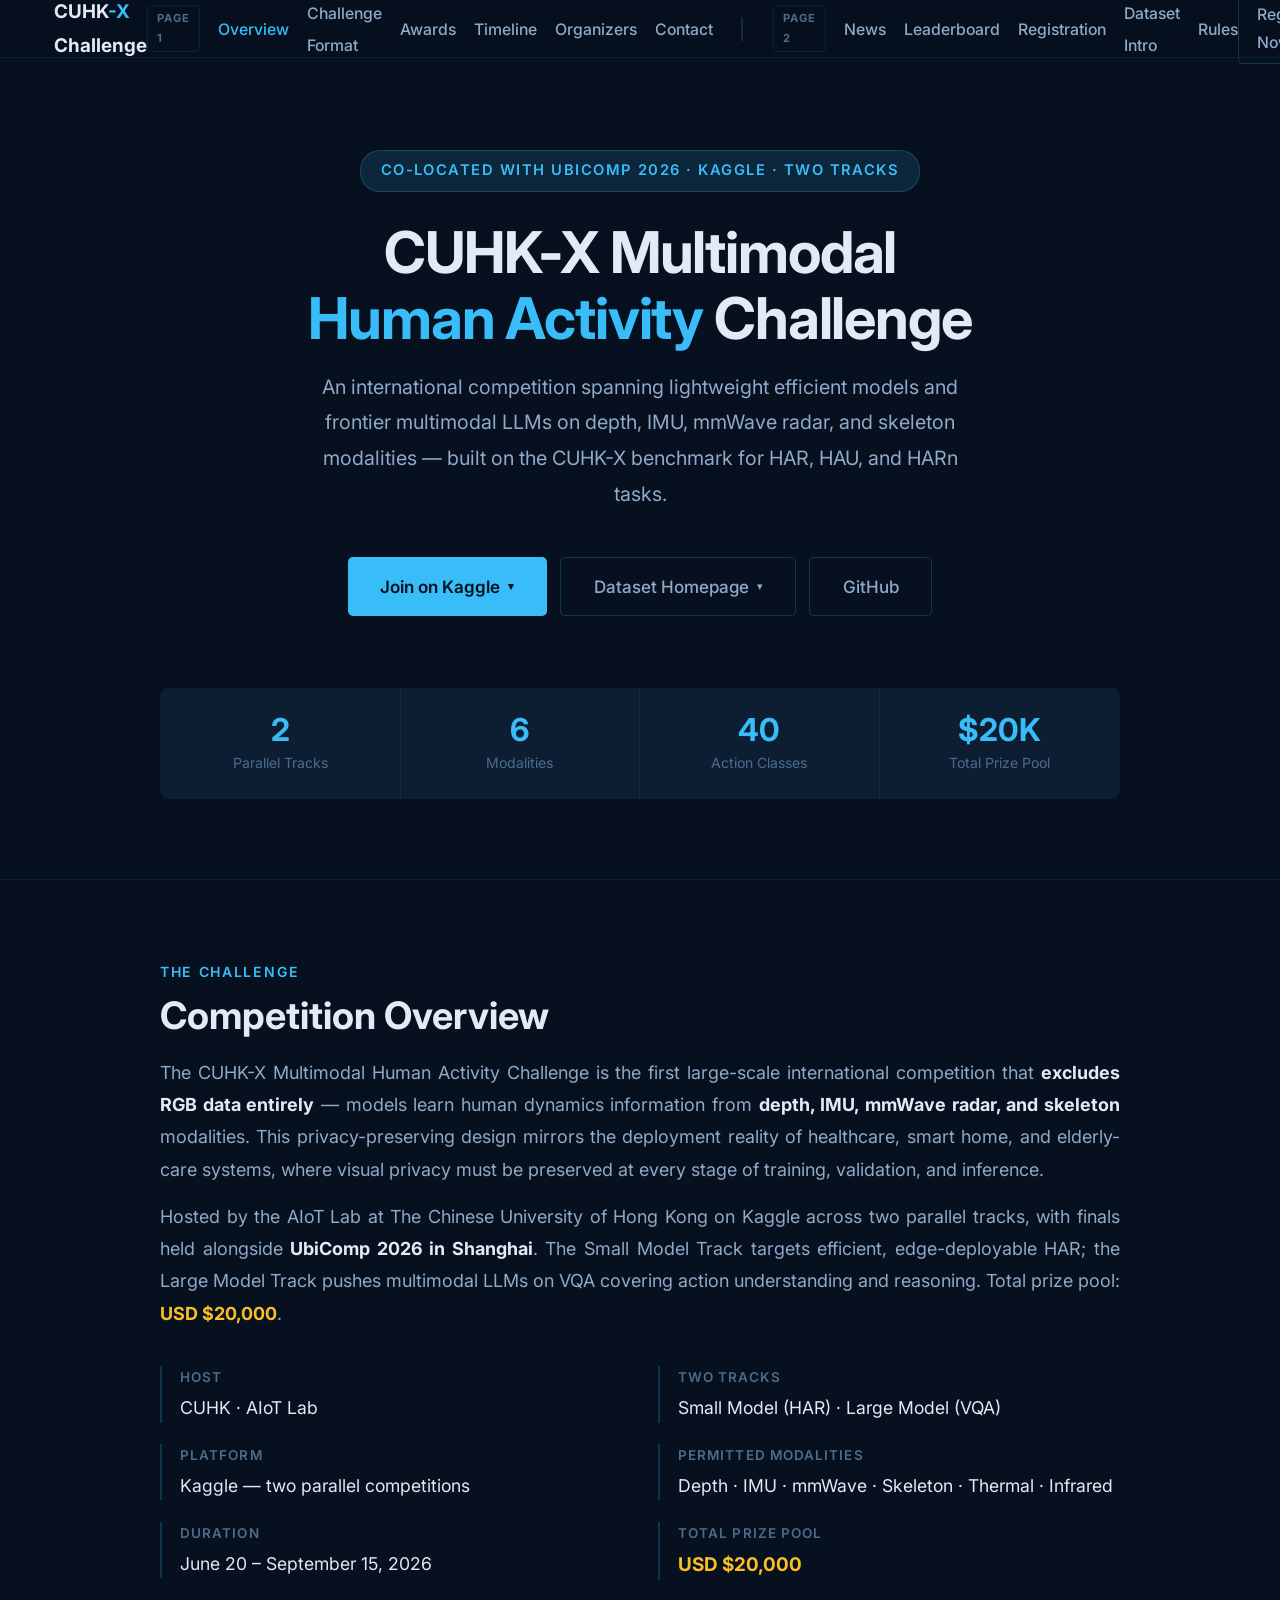
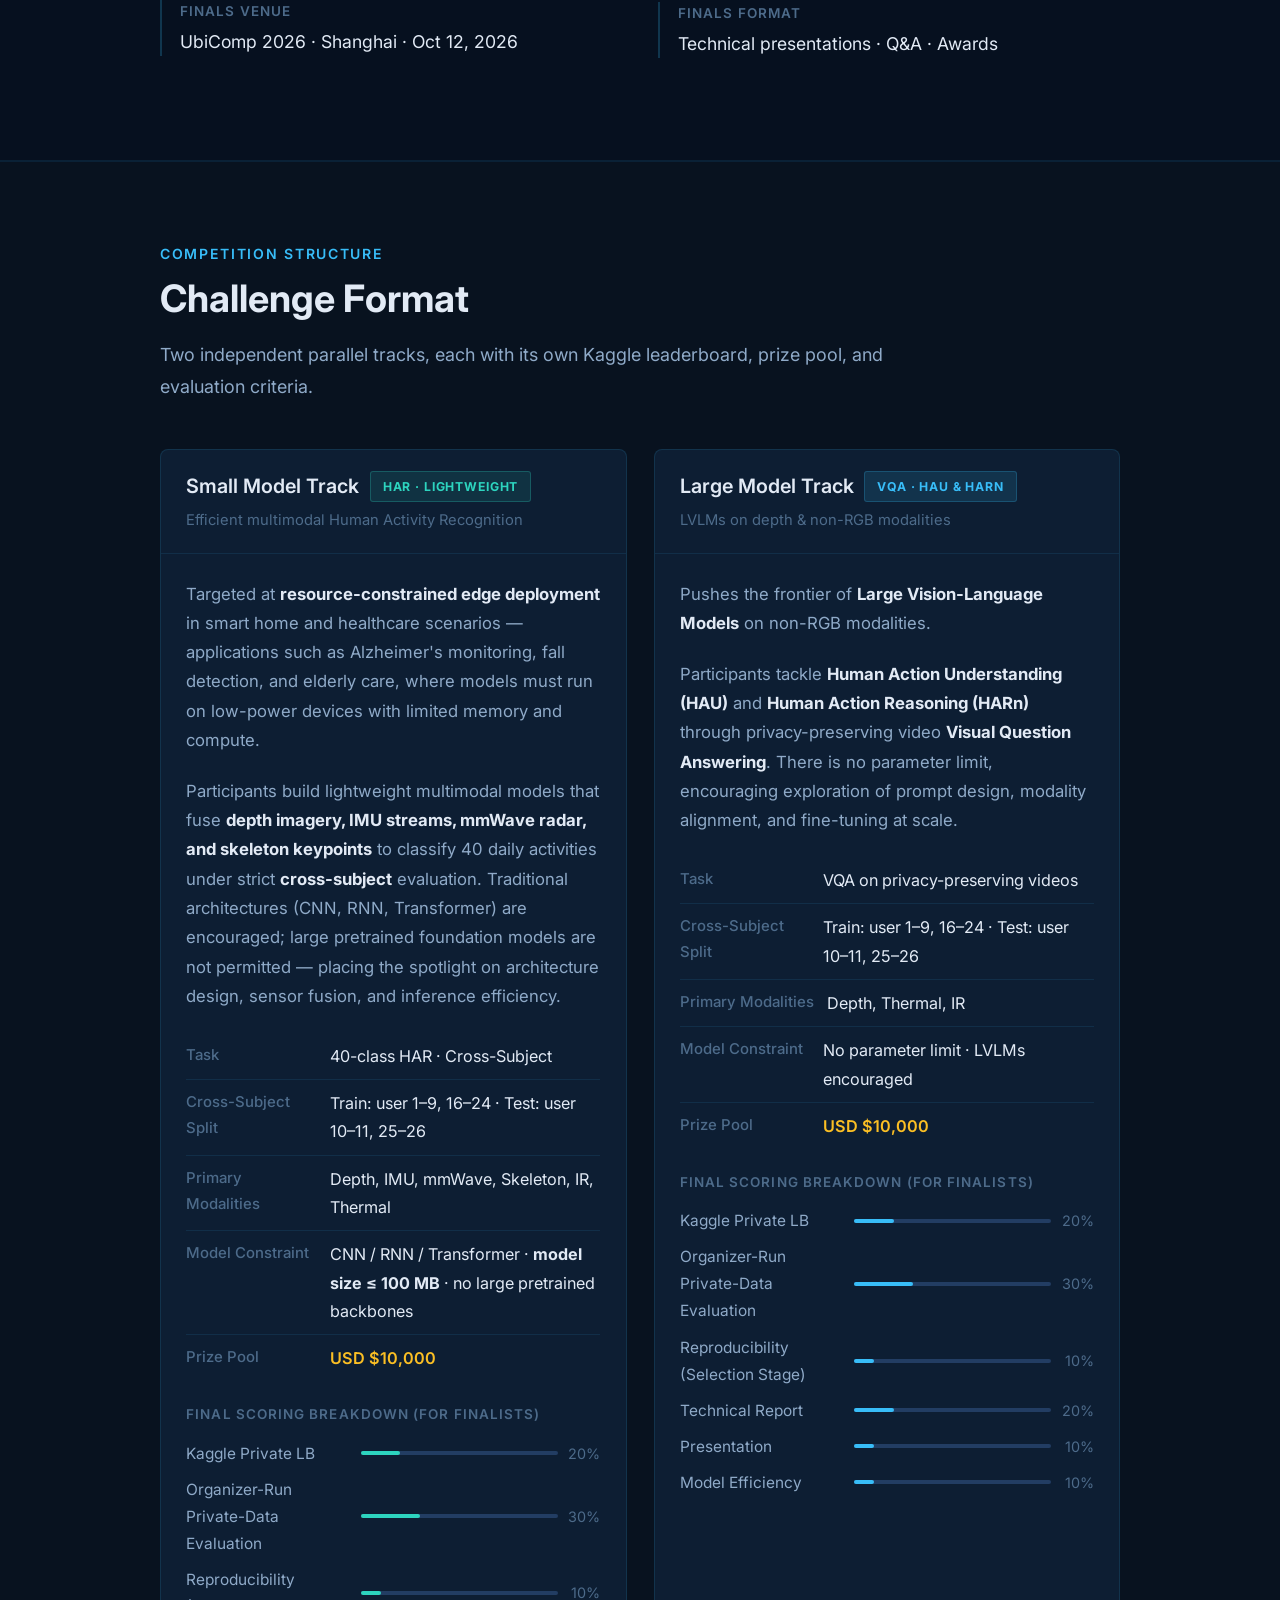
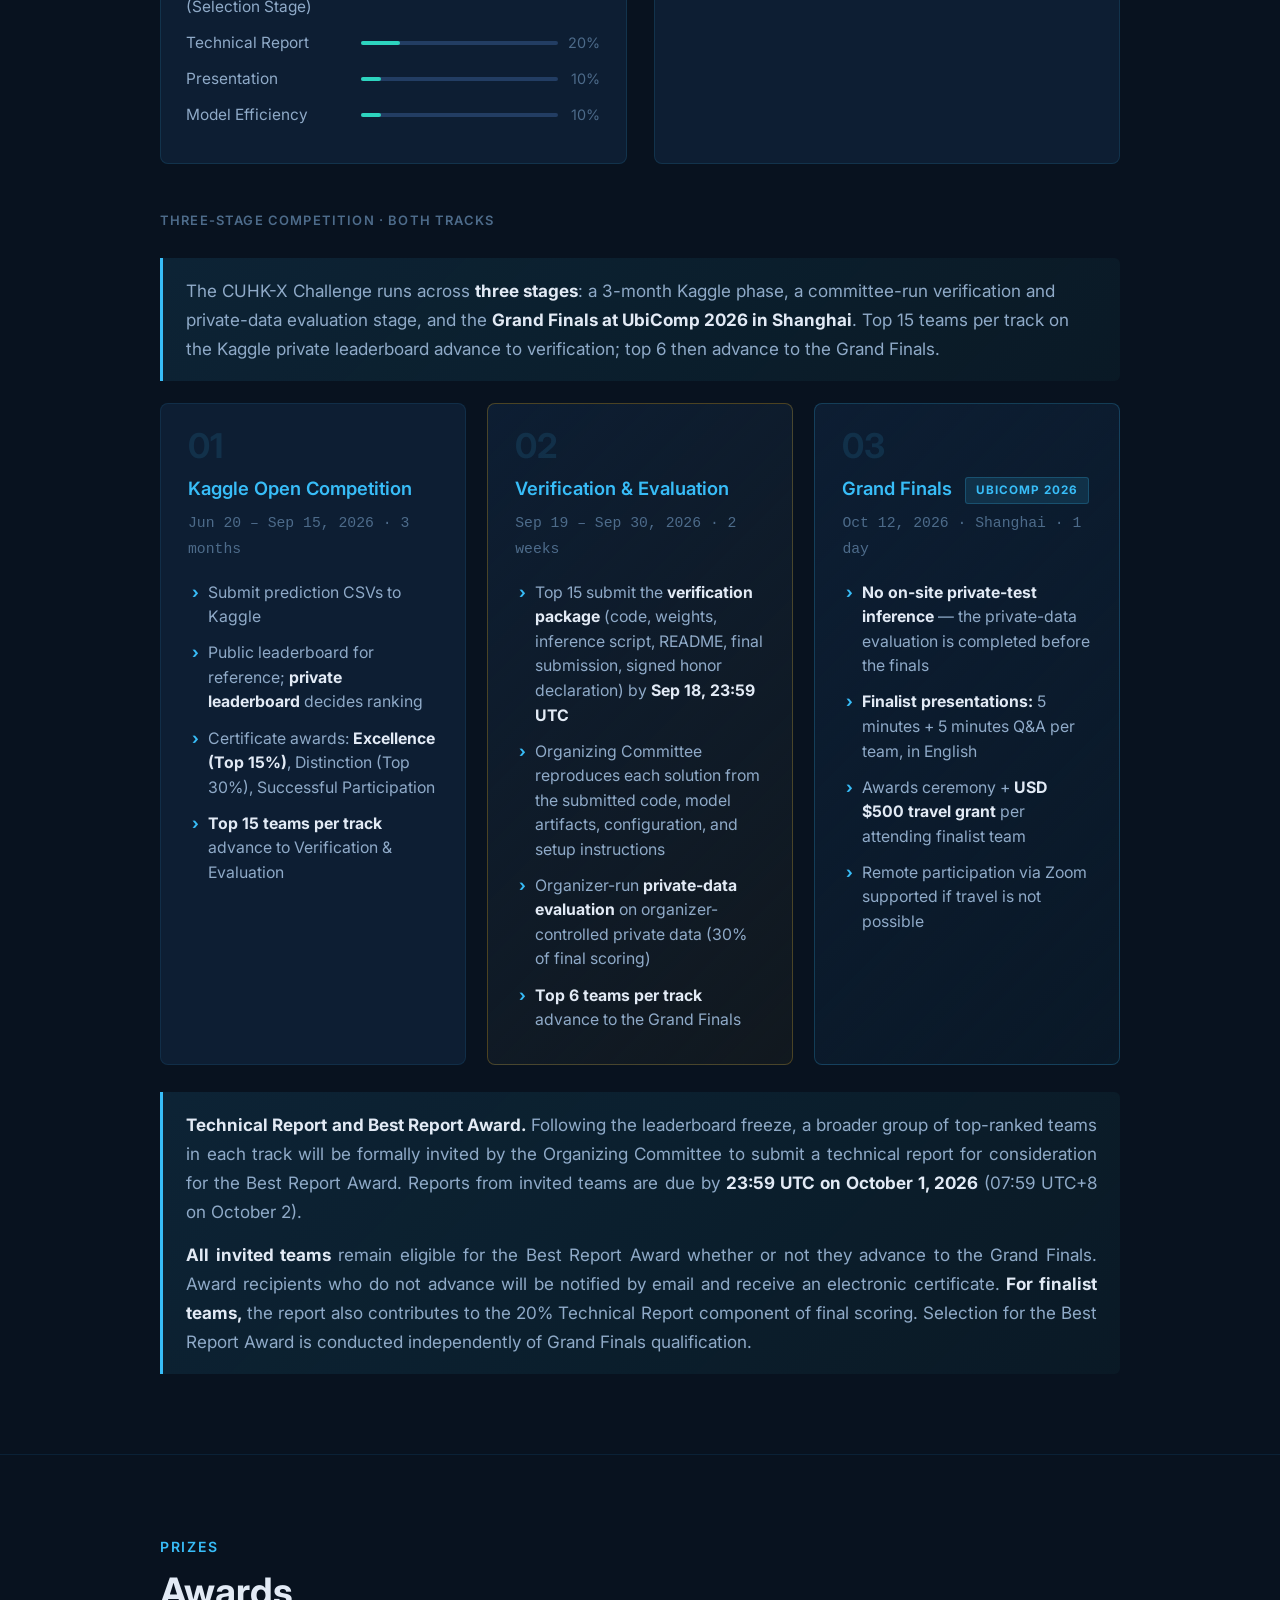
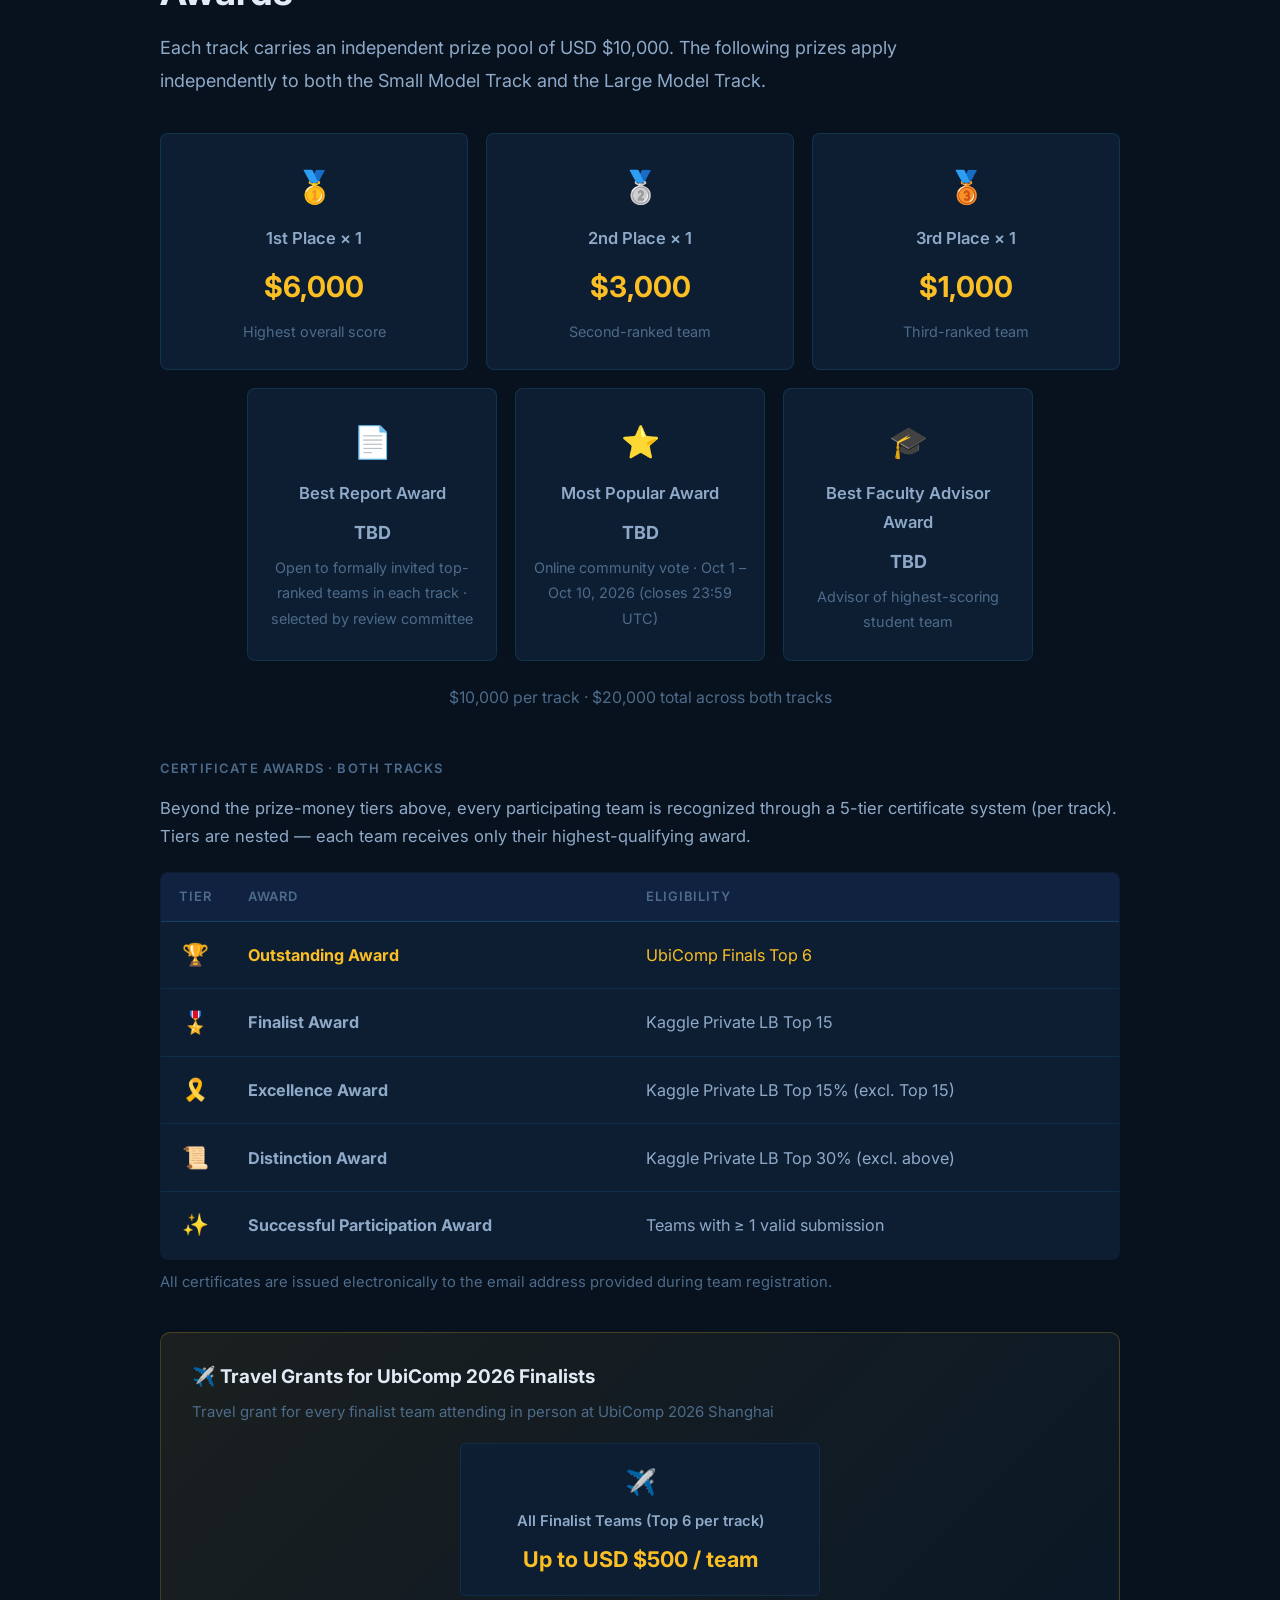
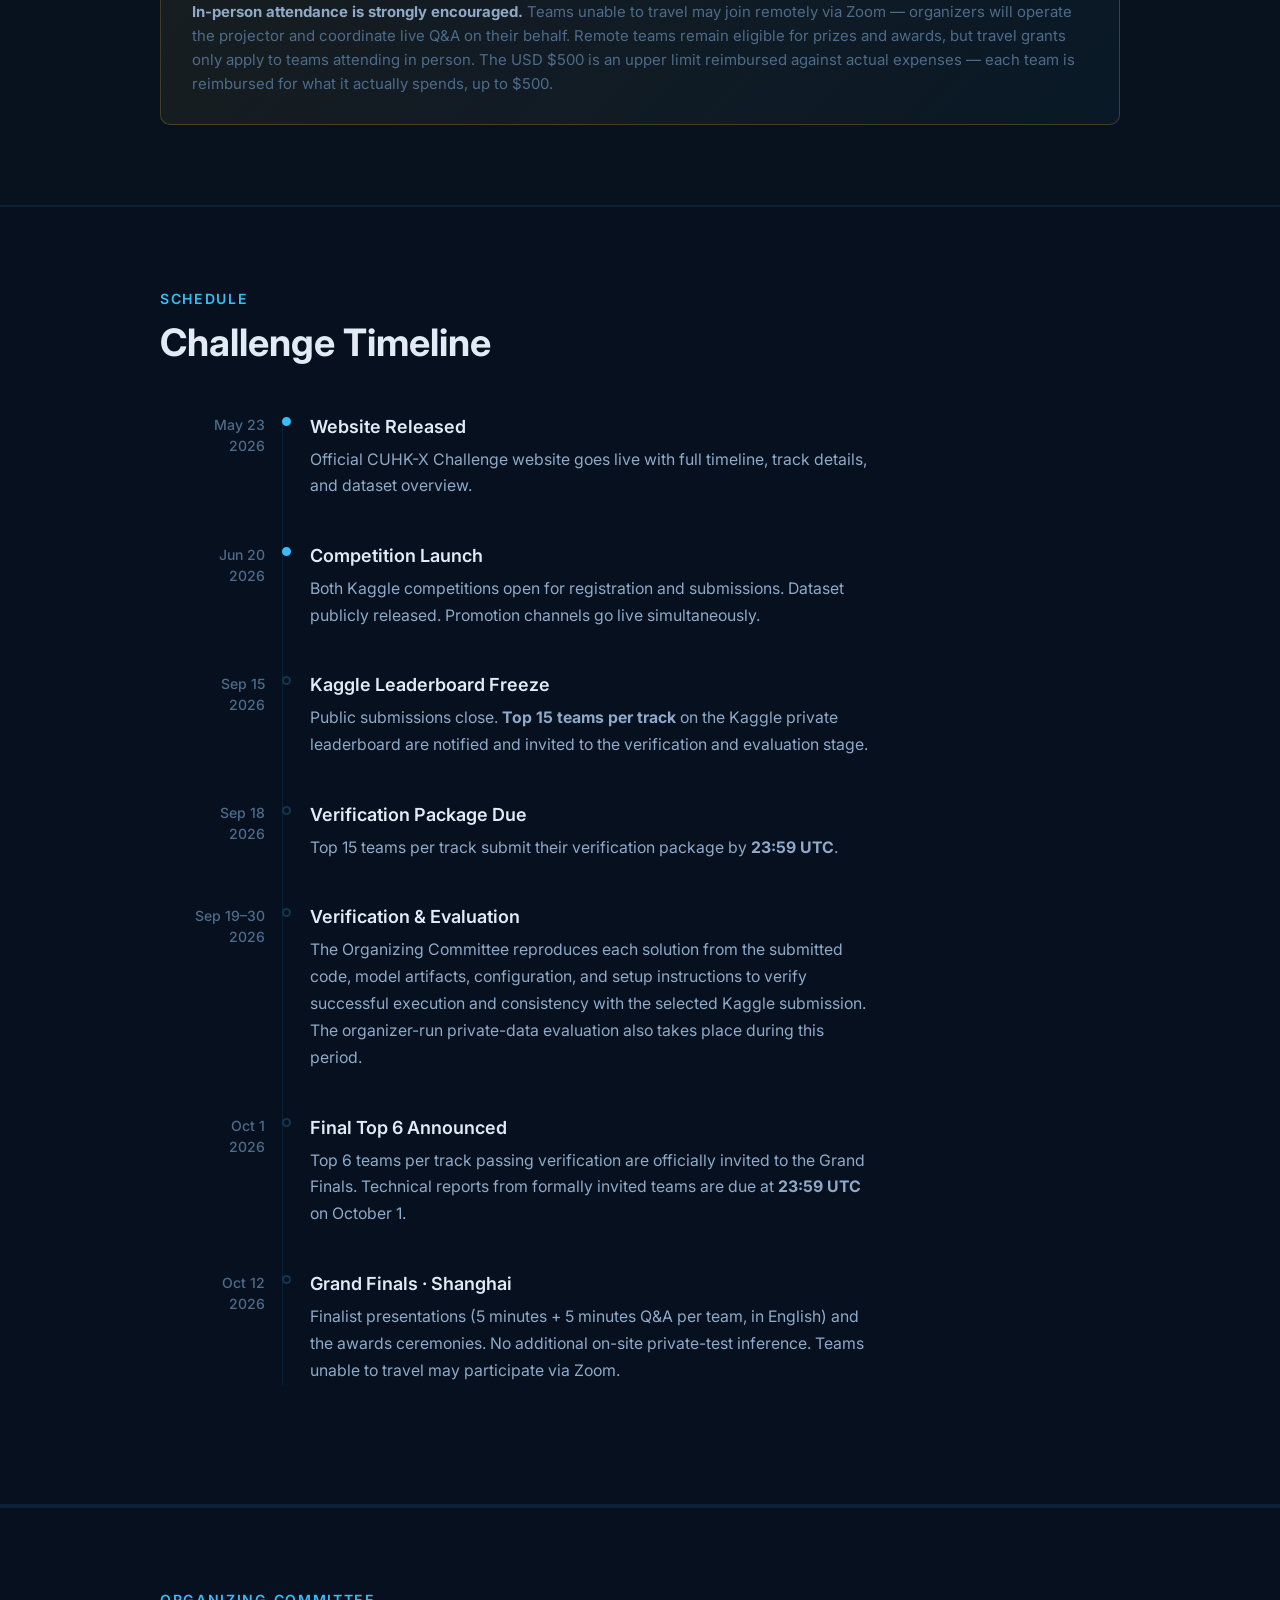
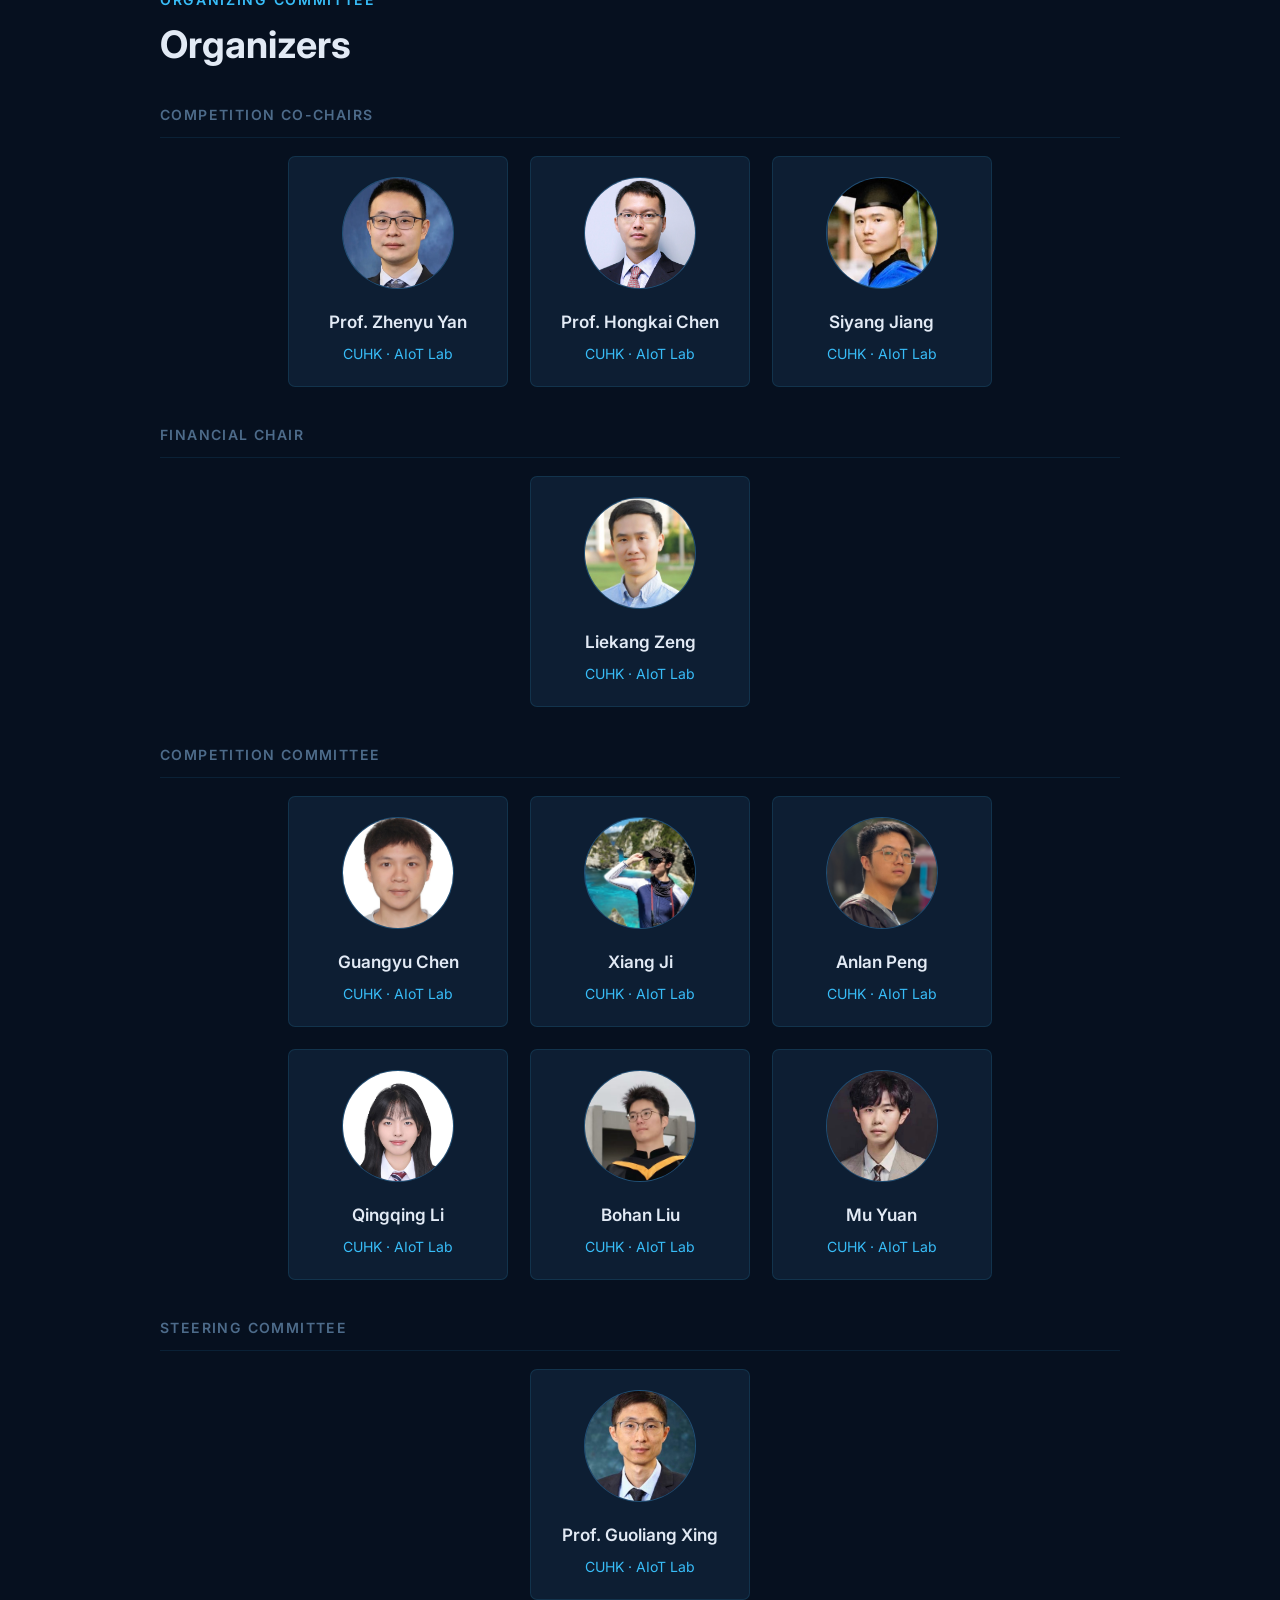
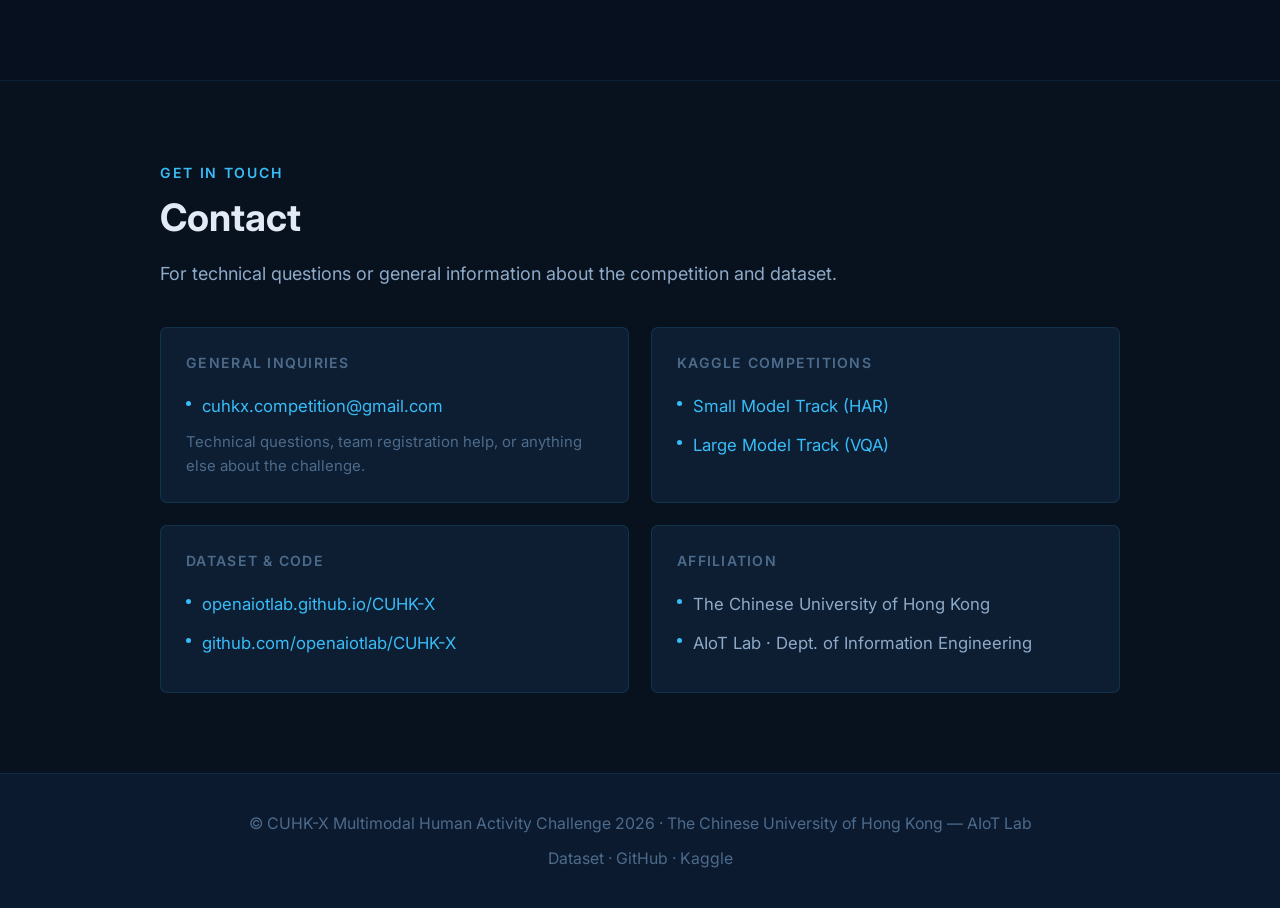
==== index.html @ bd6f7c45 "Fix Kaggle links in contact section" ====
<!DOCTYPE html>
<html lang="en">
<head>
<meta charset="UTF-8"/>
<meta name="viewport" content="width=device-width, initial-scale=1.0"/>
<title>CUHK-X Multimodal Human Activity Challenge</title>
<link rel="preconnect" href="https://fonts.googleapis.com"/>
<link rel="preconnect" href="https://fonts.gstatic.com" crossorigin/>
<link href="https://fonts.googleapis.com/css2?family=Inter:wght@300;400;500;600;700&display=swap" rel="stylesheet"/>
<style>
  :root {
    --navy: #06101f;
    --navy2: #0c1a30;
    --navy3: #112240;
    --navy4: #1a3050;
    --navy5: #223d63;
    --cyan: #38bdf8;
    --accent-primary: var(--cyan);  /* alias for Rule links (LICENSE / IP clauses) — matches site accent */
    --cyan-dim: rgba(56,189,248,0.13);
    --teal: #2dd4bf;
    --teal-dim: rgba(45,212,191,0.11);
    --amber: #fbbf24;
    --red: #f87171;
    --text-primary: #e2eaf5;
    --text-secondary: #8faac8;
    --text-muted: #4d6b8a;
    --border: rgba(56,189,248,0.1);
    --border2: rgba(56,189,248,0.22);
    --section-alt: #08121f;
    --card-bg: #0d1e33;
    --card-border: rgba(56,189,248,0.13);
  }
  *, *::before, *::after { box-sizing: border-box; margin: 0; padding: 0; }
  html { scroll-behavior: smooth; font-size: 18px; }
  body {
    background: var(--navy);
    color: var(--text-primary);
    font-family: 'Inter', -apple-system, BlinkMacSystemFont, 'Segoe UI', sans-serif;
    font-size: 1rem;
    line-height: 1.75;
    -webkit-font-smoothing: antialiased;
  }
  a { color: var(--cyan); text-decoration: none; }
  a:hover { opacity: 0.8; }

  nav {
    position: fixed; top: 0; left: 0; right: 0; z-index: 100;
    background: rgba(6,16,31,0.96);
    border-bottom: 1px solid var(--border);
    padding: 0 3rem;
    display: flex; align-items: center; justify-content: space-between;
    height: 58px;
    backdrop-filter: blur(12px);
  }
  .nav-logo { font-weight: 700; font-size: 1.05rem; color: var(--text-primary); }
  .nav-logo span { color: var(--cyan); }
  .nav-links { display: flex; gap: 1rem; list-style: none; align-items: center; }
  .nav-links a { font-size: 0.88rem; font-weight: 500; color: var(--text-secondary); transition: color 0.15s; }
  .nav-links a:hover { color: var(--text-primary); }
  .nav-page-divider { color: var(--text-muted); opacity: 0.4; font-size: 1.1rem; user-select: none; padding: 0 0.3rem; }
  .nav-page-label { font-size: 0.62rem; font-weight: 700; letter-spacing: 0.1em; text-transform: uppercase; color: var(--text-muted); padding: 0.18rem 0.5rem; border: 1px solid var(--border); border-radius: 3px; user-select: none; }
  .nav-past { font-size: 0.88rem; border: 1px solid var(--border2); padding: 0.4rem 1rem; border-radius: 4px; color: var(--text-secondary); font-weight: 500; transition: all 0.15s; }
  .nav-past:hover { color: var(--cyan); border-color: var(--cyan); }

  section { padding: 80px 3rem; }
  .inner { max-width: 960px; margin: 0 auto; }
  .section-tag { font-size: 0.78rem; font-weight: 600; letter-spacing: 0.12em; text-transform: uppercase; color: var(--cyan); margin-bottom: 0.5rem; display: block; }
  h2.section-title { font-size: 2.1rem; font-weight: 700; line-height: 1.2; color: var(--text-primary); margin-bottom: 1rem; }
  .section-desc { color: var(--text-secondary); max-width: 760px; font-size: 1rem; line-height: 1.8; }
  /* Overview & Dataset intros span the full content width and justify, to align with the info grid below */
  #overview .section-desc, #dataset .section-desc { max-width: none; text-align: justify; }
  .divider { height: 1px; background: var(--border); }

  /* HERO */
  #hero { padding-top: 150px; padding-bottom: 80px; text-align: center; }
  .hero-badge { display: inline-block; font-size: 0.82rem; font-weight: 600; letter-spacing: 0.1em; text-transform: uppercase; background: var(--cyan-dim); border: 1px solid var(--border2); padding: 0.4rem 1.1rem; border-radius: 20px; color: var(--cyan); margin-bottom: 1.5rem; }
  #hero h1 { font-size: clamp(2.2rem, 4.5vw, 3.4rem); font-weight: 700; line-height: 1.15; color: var(--text-primary); margin-bottom: 1rem; letter-spacing: -0.02em; }
  #hero h1 span { color: var(--cyan); }
  #hero .lead { font-size: 1.1rem; color: var(--text-secondary); max-width: 660px; margin: 0 auto 2.5rem; line-height: 1.8; }
  .hero-btns { display: flex; gap: 0.75rem; justify-content: center; flex-wrap: wrap; }
  .btn-p { background: var(--cyan); color: #06101f; font-weight: 600; font-size: 0.95rem; padding: 0.75rem 1.8rem; border-radius: 5px; transition: opacity 0.15s; }
  .btn-p:hover { opacity: 0.85; }
  .btn-o { border: 1px solid var(--border2); color: var(--text-secondary); font-size: 0.95rem; padding: 0.75rem 1.8rem; border-radius: 5px; transition: all 0.15s; font-weight: 500; }
  .btn-o:hover { border-color: var(--cyan); color: var(--cyan); }
  /* Hero dropdowns (Kaggle tracks / dataset mirrors) */
  .hero-dd { position: relative; display: inline-flex; }
  .hero-dd-toggle { cursor: pointer; font-family: inherit; display: inline-flex; align-items: center; gap: 0.45rem; }
  .btn-p.hero-dd-toggle { border: none; }
  .btn-o.hero-dd-toggle { background: transparent; }
  .hero-dd-toggle .caret { font-size: 0.65em; line-height: 1; transition: transform 0.18s; }
  .hero-dd.open .hero-dd-toggle .caret { transform: rotate(180deg); }
  .hero-dd-menu { position: absolute; top: calc(100% + 0.55rem); left: 50%; transform: translateX(-50%) translateY(-6px); min-width: 250px; max-width: calc(100vw - 2rem); background: var(--card-bg); border: 1px solid var(--border2); border-radius: 10px; padding: 0.4rem; box-shadow: 0 18px 44px rgba(0,0,0,0.5); display: flex; flex-direction: column; gap: 0.15rem; z-index: 60; max-height: min(72vh, 440px); overflow-y: auto; opacity: 0; visibility: hidden; pointer-events: none; transition: opacity 0.15s, transform 0.15s; text-align: left; }
  .hero-dd.open .hero-dd-menu { opacity: 1; visibility: visible; pointer-events: auto; transform: translateX(-50%) translateY(0); }
  .hero-dd-menu a { display: flex; flex-direction: column; gap: 0.12rem; padding: 0.6rem 0.85rem; border-radius: 6px; color: var(--text-primary); font-weight: 600; font-size: 0.92rem; transition: background 0.12s, color 0.12s; }
  .hero-dd-menu a:hover { background: var(--cyan-dim); color: var(--cyan); }
  .hero-dd-menu .dd-sub { font-size: 0.72rem; font-weight: 500; color: var(--text-muted); letter-spacing: 0.01em; }
  .hero-dd-menu a:hover .dd-sub { color: var(--cyan); }
  .hero-dd-menu .dd-section { font-size: 0.66rem; font-weight: 700; text-transform: uppercase; letter-spacing: 0.09em; color: var(--text-muted); padding: 0.55rem 0.85rem 0.3rem; }
  .hero-dd-menu .dd-section ~ .dd-section { border-top: 1px solid var(--border); margin-top: 0.25rem; }
  .hero-stats { display: grid; grid-template-columns: repeat(4,1fr); gap: 0; margin-top: 4rem; border: 1px solid var(--border); border-radius: 8px; overflow: hidden; }
  .hero-stat { background: var(--card-bg); padding: 1.4rem 0.5rem; text-align: center; border-right: 1px solid var(--border); }
  .hero-stat:last-child { border-right: none; }
  .hero-stat .val { font-size: 1.75rem; font-weight: 700; color: var(--cyan); line-height: 1; }
  .hero-stat .lbl { font-size: 0.78rem; color: var(--text-muted); margin-top: 0.4rem; line-height: 1.4; }

  /* NEWS */
  #news { background: var(--section-alt); }
  .news-list { margin-top: 2rem; }
  .news-item { display: flex; gap: 2rem; padding: 1rem 0; border-bottom: 1px solid var(--border); align-items: flex-start; }
  .news-item:last-child { border-bottom: none; }
  .news-date { font-size: 0.8rem; color: var(--text-muted); min-width: 85px; padding-top: 0.15rem; font-weight: 500; }
  .news-tag { font-size: 0.72rem; font-weight: 600; text-transform: uppercase; letter-spacing: 0.07em; background: var(--cyan-dim); color: var(--cyan); padding: 0.15rem 0.6rem; border-radius: 3px; margin-right: 0.6rem; }
  .news-tag.green { background: var(--teal-dim); color: var(--teal); }
  .news-text { font-size: 0.95rem; color: var(--text-secondary); line-height: 1.65; }

  /* OVERVIEW & DATASET */
  #overview { background: var(--navy); }
  #dataset { background: var(--navy); }
  .ov-cols { display: grid; grid-template-columns: 1fr 1fr; gap: 2rem; margin-top: 2rem; }
  .no-rgb-callout { background: linear-gradient(135deg, rgba(248,113,113,0.09), rgba(56,189,248,0.05)); border: 1px solid rgba(248,113,113,0.28); border-radius: 8px; padding: 1.3rem 1.6rem; margin-top: 1.8rem; margin-bottom: 0.5rem; }
  .callout-head { display: flex; align-items: center; gap: 0.65rem; margin-bottom: 0.6rem; }
  .callout-icon { font-size: 1.4rem; color: var(--red); font-weight: 700; line-height: 1; }
  .callout-title { font-size: 1rem; font-weight: 700; color: var(--text-primary); letter-spacing: 0.01em; }
  .no-rgb-callout p { font-size: 0.95rem; color: var(--text-secondary); line-height: 1.75; }
  .tag-excluded { background: rgba(248,113,113,0.08); border: 1px solid rgba(248,113,113,0.25); color: var(--red); text-decoration: line-through; opacity: 0.85; }
  .info-block { border-left: 2px solid var(--border2); padding-left: 1rem; margin-bottom: 1.2rem; }
  .info-block dt { font-size: 0.75rem; font-weight: 600; text-transform: uppercase; letter-spacing: 0.08em; color: var(--text-muted); margin-bottom: 0.25rem; }
  .info-block dd { font-size: 0.98rem; color: var(--text-primary); line-height: 1.6; }
  .split-card { margin-top: 1.5rem; background: var(--card-bg); border: 1px solid var(--card-border); border-radius: 8px; padding: 1.2rem 1.5rem; }
  .split-card h4 { font-size: 0.85rem; font-weight: 600; color: var(--text-secondary); margin-bottom: 1rem; }
  .split-row { display: flex; gap: 1rem; }
  .split-item { flex: 1; text-align: center; padding: 1rem 0.5rem; background: var(--navy3); border-radius: 6px; }
  .split-item .sv { font-size: 1.7rem; font-weight: 700; color: var(--cyan); }
  .split-item .sl { font-size: 0.8rem; color: var(--text-muted); margin-top: 0.25rem; }
  .split-item .su { font-size: 0.75rem; color: var(--text-secondary); margin-top: 0.4rem; font-family: 'SF Mono', Menlo, monospace; }
  .dataset-actions { display: flex; gap: 1rem; margin-top: 1.5rem; }
  .dl-btn { background: var(--card-bg); border: 1px solid var(--border2); border-radius: 8px; padding: 1.1rem 1.4rem; display: flex; align-items: center; gap: 1rem; color: var(--text-primary); transition: all 0.15s; }
  .dl-btn:hover { border-color: var(--cyan); background: var(--navy3); opacity: 1; }
  .dl-icon { font-size: 1.6rem; flex-shrink: 0; line-height: 1; }
  .dl-text { display: flex; flex-direction: column; gap: 0.2rem; }
  .dl-text strong { font-size: 0.95rem; font-weight: 600; color: var(--text-primary); }
  .dl-text span { font-size: 0.8rem; color: var(--text-muted); font-family: 'SF Mono', Menlo, monospace; }
  .tag-row { display: flex; flex-wrap: wrap; gap: 0.5rem; margin-top: 1rem; }
  .tag { background: var(--navy3); border: 1px solid var(--border); padding: 0.32rem 0.8rem; border-radius: 4px; font-size: 0.85rem; color: var(--text-secondary); font-weight: 500; }
  .tag.b { background: var(--cyan-dim); border-color: var(--border2); color: var(--cyan); }
  .tag.t { background: var(--teal-dim); border-color: rgba(45,212,191,0.25); color: var(--teal); }
  .tag-label { font-size: 0.75rem; font-weight: 600; text-transform: uppercase; letter-spacing: 0.09em; color: var(--text-muted); margin-top: 1.3rem; margin-bottom: 0.5rem; }

  /* TRACKS */
  #format { background: var(--section-alt); }
  .tracks { display: grid; grid-template-columns: 1fr 1fr; gap: 1.5rem; margin-top: 2.5rem; }
  .track-card { background: var(--card-bg); border: 1px solid var(--card-border); border-radius: 8px; overflow: hidden; }
  .track-head { padding: 1.1rem 1.4rem; border-bottom: 1px solid var(--border); }
  .track-head-top { display: flex; align-items: center; gap: 0.6rem; margin-bottom: 0.2rem; }
  .track-head h3 { font-size: 1.1rem; font-weight: 600; color: var(--text-primary); }
  .track-badge { font-size: 0.68rem; font-weight: 700; letter-spacing: 0.07em; text-transform: uppercase; padding: 0.22rem 0.65rem; border-radius: 3px; }
  .track-badge.sm { background: var(--teal-dim); color: var(--teal); border: 1px solid rgba(45,212,191,0.25); }
  .track-badge.lm { background: var(--cyan-dim); color: var(--cyan); border: 1px solid var(--border2); }
  .track-head p { font-size: 0.82rem; color: var(--text-muted); }
  .track-body { padding: 1.4rem; }
  .tdesc { font-size: 0.93rem; color: var(--text-secondary); margin-bottom: 1.2rem; line-height: 1.75; }
  .track-motiv { background: var(--navy3); border-left: 2px solid var(--cyan); padding: 0.8rem 1rem; margin-bottom: 1.2rem; border-radius: 0 5px 5px 0; }
  .track-motiv .lbl { font-size: 0.66rem; font-weight: 700; text-transform: uppercase; letter-spacing: 0.09em; color: var(--cyan); margin-bottom: 0.3rem; }
  .track-motiv p { font-size: 0.85rem; color: var(--text-secondary); line-height: 1.65; }
  .spec-list { margin-bottom: 1.2rem; }
  .spec-item { display: flex; gap: 0.75rem; padding: 0.5rem 0; border-bottom: 1px solid var(--border); font-size: 0.9rem; }
  .spec-item:last-child { border-bottom: none; }
  .spec-k { color: var(--text-muted); font-weight: 500; min-width: 130px; font-size: 0.83rem; }
  .spec-v { color: var(--text-primary); }
  .score-h { font-size: 0.75rem; font-weight: 600; text-transform: uppercase; letter-spacing: 0.08em; color: var(--text-muted); margin-bottom: 0.7rem; }
  .sc-row { display: flex; align-items: center; gap: 0.6rem; margin-bottom: 0.5rem; }
  .sc-label { font-size: 0.86rem; color: var(--text-secondary); flex: 1; }
  .sc-bg { flex: 1.2; height: 4px; background: var(--navy5); border-radius: 2px; }
  .sc-bar { height: 100%; border-radius: 2px; }
  .sc-bar.c { background: var(--cyan); }
  .sc-bar.t { background: var(--teal); }
  .sc-pct { font-size: 0.8rem; color: var(--text-muted); min-width: 32px; text-align: right; }
  .vqa-table { width: 100%; border-collapse: collapse; font-size: 0.88rem; margin-top: 0.9rem; }
  .vqa-table th { padding: 0.45rem 0.7rem; background: var(--navy3); color: var(--text-muted); font-weight: 600; font-size: 0.72rem; text-transform: uppercase; letter-spacing: 0.07em; text-align: left; }
  .vqa-table td { padding: 0.5rem 0.7rem; border-bottom: 1px solid var(--border); color: var(--text-secondary); }
  .vqa-table td:first-child { color: var(--cyan); font-weight: 600; font-size: 0.85rem; }

  /* STAGES */
  .stages-intro { margin-top: 1.5rem; padding: 1rem 1.3rem; background: linear-gradient(135deg, rgba(56,189,248,0.10), rgba(45,212,191,0.04)); border-left: 3px solid var(--cyan); border-radius: 0 6px 6px 0; font-size: 0.95rem; color: var(--text-secondary); line-height: 1.7; }
  .stages-intro strong { color: var(--text-primary); }
  .report-award-note { text-align: justify; text-justify: inter-word; }
  .stages { display: grid; grid-template-columns: repeat(3, 1fr); gap: 1.2rem; margin-top: 1.2rem; }
  .stage.stage-selection { border-color: rgba(251,191,36,0.25); background: linear-gradient(135deg, var(--card-bg), rgba(251,191,36,0.04)); }
  .stage { background: var(--card-bg); border: 1px solid var(--border); border-radius: 8px; padding: 1.4rem 1.5rem; position: relative; }
  .stage.stage-finals { border-color: var(--border2); background: linear-gradient(135deg, var(--card-bg), rgba(56,189,248,0.04)); }
  .stage-n { font-size: 1.9rem; font-weight: 700; color: rgba(56,189,248,0.12); line-height: 1; margin-bottom: 0.5rem; }
  .stage h4 { font-size: 1.02rem; font-weight: 600; color: var(--cyan); margin-bottom: 0.35rem; }
  .stage-period { font-size: 0.82rem; color: var(--text-muted); margin-bottom: 0.7rem; font-family: 'SF Mono', Menlo, monospace; }
  .stage p { font-size: 0.87rem; color: var(--text-secondary); line-height: 1.7; }
  .stage ul { list-style: none; margin-top: 0.4rem; }
  .stage ul li { font-size: 0.88rem; color: var(--text-secondary); padding: 0.32rem 0 0.32rem 1.1rem; position: relative; line-height: 1.55; }
  .stage ul li::before { content: '›'; position: absolute; left: 0.2rem; top: 0.32rem; color: var(--cyan); font-weight: 700; }
  .stage ul li strong { color: var(--text-primary); }
  .ubicomp-badge { display: inline-block; background: var(--cyan-dim); color: var(--cyan); border: 1px solid var(--border2); padding: 0.15rem 0.55rem; border-radius: 3px; font-size: 0.65rem; font-weight: 700; letter-spacing: 0.08em; text-transform: uppercase; margin-left: 0.45rem; vertical-align: middle; }
  .agree-label {
  display: flex;
  align-items: flex-start;
  gap: 12px;
  line-height: 1.6;
  color: var(--text-secondary);
}

.agree-label input[type="checkbox"] {
  margin-top: 6px;
  flex-shrink: 0;
}

.agree-text {
  display: inline-block;
  max-width: 100%;
}

.rules-link {
  color: var(--accent-primary);
  font-weight: 600;
  text-decoration: underline;
  text-underline-offset: 3px;
}

.rules-link:hover {
  color: var(--text-primary);
}
  /* TRAVEL GRANTS */
  /* VERIFICATION */
  #verification { background: var(--section-alt); }
  .verif-cards { display: grid; grid-template-columns: 1fr 1fr; gap: 1.5rem; margin-top: 2rem; }
  .verif-card { background: var(--card-bg); border: 1px solid var(--card-border); border-radius: 8px; padding: 1.5rem; }
  .verif-badge { display: inline-block; font-size: 0.7rem; font-weight: 700; letter-spacing: 0.08em; text-transform: uppercase; padding: 0.25rem 0.7rem; border-radius: 3px; margin-bottom: 0.8rem; }
  .verif-badge.a { background: var(--teal-dim); color: var(--teal); border: 1px solid rgba(45,212,191,0.25); }
  .verif-badge.b { background: var(--cyan-dim); color: var(--cyan); border: 1px solid var(--border2); }
  .verif-card h3 { font-size: 1.05rem; color: var(--text-primary); margin-bottom: 0.5rem; }
  .verif-card p { font-size: 0.88rem; color: var(--text-secondary); line-height: 1.65; margin-bottom: 0.8rem; }
  .verif-card ul { list-style: none; }
  .verif-card li { font-size: 0.85rem; color: var(--text-secondary); padding: 0.32rem 0 0.32rem 1rem; position: relative; line-height: 1.55; }
  .verif-card li::before { content: '›'; position: absolute; left: 0.2rem; color: var(--cyan); font-weight: 700; }
  .verif-card code { background: var(--navy3); padding: 0.1rem 0.4rem; border-radius: 3px; font-size: 0.78rem; color: var(--cyan); font-family: 'SF Mono', Menlo, monospace; }
  .verif-section-h3 { font-size: 1.05rem; color: var(--text-primary); margin-top: 2.5rem; margin-bottom: 1rem; font-weight: 700; }
  .rules-block { margin-top: 1.1rem; padding: 1rem 1.3rem; background: var(--card-bg); border: 1px solid var(--border); border-radius: 7px; border-left: 3px solid var(--red); }
  .rules-block:has(.rules-h4.ok) { border-left-color: var(--teal); }
  .rules-h4 { font-size: 0.9rem; font-weight: 700; color: var(--text-primary); margin-bottom: 0.5rem; letter-spacing: 0.01em; }
  .rules-list { list-style: none; }
  .rules-list li { font-size: 0.88rem; color: var(--text-secondary); padding: 0.25rem 0 0.25rem 1.2rem; position: relative; line-height: 1.55; }
  .rules-list li::before { content: '✗'; position: absolute; left: 0.2rem; color: var(--red); font-weight: 700; }
  .rules-list.ok li::before { content: '✓'; color: var(--teal); }

  .tier-table { width: 100%; border-collapse: collapse; margin-top: 1rem; background: var(--card-bg); border: 1px solid var(--card-border); border-radius: 8px; overflow: hidden; }
  .tier-table th { padding: 0.7rem 1rem; background: var(--navy3); font-size: 0.72rem; font-weight: 600; text-transform: uppercase; letter-spacing: 0.07em; color: var(--text-muted); text-align: left; border-bottom: 1px solid var(--border2); }
  .tier-table td { padding: 0.8rem 1rem; font-size: 0.9rem; color: var(--text-secondary); border-bottom: 1px solid var(--border); }
  .tier-table tr:last-child td { border-bottom: none; }
  .tier-table td:first-child { font-size: 1.2rem; width: 50px; text-align: center; }
  .tier-table tr.tier-1 td { color: var(--amber); }
  .tier-table tr.tier-1 td strong { color: var(--amber); }

  .travel-grants { margin-top: 2rem; background: linear-gradient(135deg, rgba(251,191,36,0.08), rgba(56,189,248,0.04)); border: 1px solid rgba(251,191,36,0.22); border-radius: 10px; padding: 1.5rem 1.7rem; }
  .travel-grants h3 { font-size: 1.05rem; font-weight: 700; color: var(--text-primary); margin-bottom: 0.3rem; }
  .travel-sub { font-size: 0.83rem; color: var(--text-muted); margin-bottom: 1rem; }
  .travel-list { display: grid; grid-template-columns: repeat(3,1fr); gap: 1rem; margin-bottom: 1rem; }
  .travel-item { background: var(--card-bg); border: 1px solid var(--border); border-radius: 6px; padding: 0.9rem; text-align: center; }
  .travel-medal { font-size: 1.4rem; display: block; margin-bottom: 0.3rem; }
  .travel-place { font-size: 0.82rem; color: var(--text-secondary); margin-bottom: 0.3rem; font-weight: 600; }
  .travel-amount { font-size: 1.2rem; font-weight: 700; color: var(--amber); }
  .travel-note { font-size: 0.83rem; color: var(--text-muted); line-height: 1.6; margin-top: 0.3rem; }

  /* LEADERBOARD */
  #leaderboard { background: var(--section-alt); }
  .lb-tabs { display: flex; gap: 0.6rem; margin-top: 2rem; margin-bottom: 1.2rem; flex-wrap: wrap; }
  .lb-tab { padding: 0.5rem 1.2rem; border-radius: 5px; font-size: 0.88rem; font-weight: 600; border: 1px solid var(--border); color: var(--text-muted); cursor: pointer; transition: all 0.15s; background: transparent; }
  .lb-tab:hover { color: var(--text-secondary); }
  .lb-tab.active { background: var(--cyan-dim); border-color: var(--border2); color: var(--cyan); }
  .lb-meta { display: flex; justify-content: space-between; align-items: center; margin-bottom: 0.7rem; flex-wrap: wrap; gap: 0.5rem; }
  .lb-updated { font-size: 0.78rem; color: var(--text-muted); font-family: 'SF Mono', Menlo, monospace; }
  .lb-source-link { font-size: 0.82rem; color: var(--cyan); }
  .lb-table-wrap { background: var(--card-bg); border: 1px solid var(--card-border); border-radius: 8px; overflow: hidden; }
  .lb-table { width: 100%; border-collapse: collapse; font-size: 0.92rem; }
  .lb-table th { padding: 0.7rem 1rem; background: var(--navy3); border-bottom: 1px solid var(--border2); font-size: 0.72rem; font-weight: 600; text-transform: uppercase; letter-spacing: 0.07em; color: var(--text-muted); text-align: left; }
  .lb-table td { padding: 0.75rem 1rem; border-bottom: 1px solid var(--border); }
  .lb-table tr:last-child td { border-bottom: none; }
  .lb-table tr.r1 td { color: var(--amber); }
  .lb-table tr.r2 td, .lb-table tr.r3 td { color: var(--text-primary); }
  .lb-table .lb-team { font-weight: 600; }
  .lb-table .lb-score { font-family: 'SF Mono', Menlo, monospace; font-weight: 600; color: var(--cyan); }
  .lb-table .lb-date { color: var(--text-muted); font-size: 0.83rem; }
  .lb-teamcount { margin-top: 0.85rem; font-size: 0.85rem; color: var(--text-secondary); }
  .lb-teamcount strong { color: var(--cyan); font-weight: 700; }
  .lb-empty { padding: 2.5rem 1rem; text-align: center; color: var(--text-muted); font-size: 0.9rem; line-height: 1.7; }
  .lb-empty strong { display: block; color: var(--text-secondary); font-size: 1rem; margin-bottom: 0.4rem; }
  .rc { display: inline-flex; align-items: center; justify-content: center; width: 26px; height: 26px; border-radius: 50%; font-size: 0.78rem; font-weight: 700; }
  .rc.g { background: rgba(251,191,36,0.18); color: var(--amber); }
  .rc.s { background: rgba(226,234,245,0.12); color: var(--text-primary); }
  .rc.b { background: rgba(180,120,80,0.18); color: #d4a87a; }
  .rc.n { background: var(--navy4); color: var(--text-muted); }

  /* AWARDS */
  #awards { background: var(--section-alt); }
  .awards-top { display: grid; grid-template-columns: repeat(3,1fr); gap: 1rem; margin-top: 2rem; }
  .awards-bottom { display: flex; gap: 1rem; justify-content: center; margin-top: 1rem; }
  .awards-bottom .award-card { max-width: 250px; flex: 1; }
  .award-card { background: var(--card-bg); border: 1px solid var(--card-border); border-radius: 8px; padding: 1.4rem 1rem; text-align: center; }
  .award-medal { font-size: 1.75rem; display: block; margin-bottom: 0.55rem; }
  .award-place { font-size: 0.92rem; font-weight: 600; color: var(--text-secondary); margin-bottom: 0.5rem; }
  .award-amount { font-size: 1.6rem; font-weight: 700; color: var(--amber); }
  .award-note { font-size: 0.8rem; color: var(--text-muted); margin-top: 0.35rem; }
  .per-track { text-align: center; margin-top: 1.3rem; font-size: 0.88rem; color: var(--text-muted); }

  /* TIMELINE */
  #timeline { background: var(--navy); }
  .tl { margin-top: 2.5rem; position: relative; padding-left: 150px; }
  .tl::before { content: ''; position: absolute; left: 122px; top: 8px; bottom: 0; width: 1px; background: var(--border); }
  .tl-item { margin-bottom: 2.2rem; position: relative; }
  .tl-date { position: absolute; left: -150px; width: 105px; font-size: 0.78rem; color: var(--text-muted); font-weight: 500; text-align: right; padding-top: 0.2rem; line-height: 1.5; }
  .tl-dot { position: absolute; left: -28px; width: 9px; height: 9px; border-radius: 50%; background: var(--navy); border: 2px solid var(--border2); margin-top: 0.38rem; }
  .tl-dot.done { background: var(--cyan); border-color: var(--cyan); }
  .tl-content h4 { font-size: 1rem; font-weight: 600; color: var(--text-primary); margin-bottom: 0.25rem; }
  .tl-content p { font-size: 0.88rem; color: var(--text-secondary); line-height: 1.7; max-width: 560px; }

  /* REGISTRATION */
  #registration { background: var(--section-alt); }
  .prereg-card { background: linear-gradient(135deg, rgba(56,189,248,0.10), rgba(45,212,191,0.05)); border: 1px solid var(--border2); border-radius: 10px; padding: 1.8rem 2rem; margin-top: 2rem; display: grid; grid-template-columns: 1.5fr 1fr; gap: 2rem; align-items: center; }
  .prereg-left h3 { font-size: 1.2rem; font-weight: 700; color: var(--text-primary); margin-bottom: 0.55rem; }
  .prereg-left h3 .badge-soon { display: inline-block; font-size: 0.62rem; font-weight: 700; letter-spacing: 0.08em; text-transform: uppercase; background: var(--amber); color: var(--navy); padding: 0.18rem 0.5rem; border-radius: 3px; vertical-align: middle; margin-left: 0.5rem; }
  .prereg-left p { font-size: 0.93rem; color: var(--text-secondary); line-height: 1.7; margin-bottom: 1.2rem; }
  .prereg-cta { display: inline-flex; align-items: center; gap: 0.5rem; }
  .prereg-fields-label { font-size: 0.72rem; text-transform: uppercase; letter-spacing: 0.08em; color: var(--text-muted); font-weight: 600; margin-bottom: 0.7rem; }
  .prereg-fields-list { list-style: none; display: grid; grid-template-columns: 1fr 1fr; gap: 0.4rem 1rem; }
  .prereg-fields-list li { font-size: 0.83rem; color: var(--text-secondary); padding-left: 1.1rem; position: relative; line-height: 1.5; }
  .prereg-fields-list li::before { content: '✓'; position: absolute; left: 0; top: 0; color: var(--cyan); font-weight: 700; font-size: 0.85rem; }
  .reg-tracks { display: grid; grid-template-columns: 1fr 1fr; gap: 1.5rem; margin-top: 2rem; }
  .reg-track-card { background: var(--card-bg); border: 1px solid var(--card-border); border-radius: 8px; padding: 1.5rem; display: flex; flex-direction: column; align-items: flex-start; transition: border-color 0.15s; }
  .reg-track-card:hover { border-color: var(--border2); }
  .reg-tag { font-size: 0.63rem; font-weight: 700; letter-spacing: 0.07em; text-transform: uppercase; padding: 0.2rem 0.6rem; border-radius: 3px; margin-bottom: 0.9rem; }
  .reg-tag.sm { background: var(--teal-dim); color: var(--teal); border: 1px solid rgba(45,212,191,0.25); }
  .reg-tag.lm { background: var(--cyan-dim); color: var(--cyan); border: 1px solid var(--border2); }
  .reg-track-card h3 { font-size: 1.15rem; font-weight: 600; color: var(--text-primary); margin-bottom: 0.45rem; }
  .reg-track-card p { font-size: 0.93rem; color: var(--text-secondary); line-height: 1.75; margin-bottom: 1.3rem; flex-grow: 1; }
  .reg-btn { align-self: stretch; text-align: center; }
  .reg-steps { display: grid; grid-template-columns: repeat(4,1fr); gap: 0.9rem; margin-top: 1rem; }
  .reg-step { background: var(--card-bg); border: 1px solid var(--border); border-radius: 7px; padding: 1.1rem; }
  .reg-step-n { font-size: 1.6rem; font-weight: 700; color: rgba(56,189,248,0.1); line-height: 1; margin-bottom: 0.45rem; }
  .reg-step h4 { font-size: 0.95rem; font-weight: 600; color: var(--cyan); margin-bottom: 0.4rem; }
  .reg-step p { font-size: 0.85rem; color: var(--text-secondary); line-height: 1.65; }
  .reg-info { display: grid; grid-template-columns: 1fr 1fr; gap: 1.2rem; margin-top: 2rem; }
  .reg-info-block { background: var(--card-bg); border: 1px solid var(--card-border); border-radius: 7px; padding: 1.3rem 1.5rem; }
  .reg-info-block h4 { font-size: 0.85rem; font-weight: 600; text-transform: uppercase; letter-spacing: 0.08em; color: var(--cyan); margin-bottom: 0.8rem; }
  .reg-info-block ul { list-style: none; }
  .reg-info-block li { font-size: 0.93rem; color: var(--text-secondary); padding: 0.38rem 0 0.38rem 1rem; position: relative; line-height: 1.65; }
  .reg-info-block li::before { content: '›'; position: absolute; left: 0; top: 0.32rem; color: var(--cyan); font-weight: 700; }

  /* SPONSORS */
  #sponsors { background: var(--section-alt); }
  .sponsor-row { display: flex; gap: 1.2rem; flex-wrap: wrap; margin-top: 2rem; align-items: center; }
  .sponsor-card { background: var(--card-bg); border: 1px solid var(--card-border); border-radius: 8px; padding: 1.2rem 2rem; display: flex; align-items: center; gap: 0.9rem; }
  .sponsor-name { font-size: 1.45rem; font-weight: 700; color: var(--text-primary); letter-spacing: -0.01em; }
  .sponsor-tier { font-size: 0.72rem; font-weight: 700; text-transform: uppercase; letter-spacing: 0.1em; color: var(--amber); border: 1px solid rgba(251,191,36,0.25); background: rgba(251,191,36,0.08); padding: 0.25rem 0.65rem; border-radius: 3px; }

  /* ORGANIZERS */
  #organizers { background: var(--navy); }
  .org-group { margin-top: 2rem; }
  .org-group-title { font-size: 0.78rem; font-weight: 600; text-transform: uppercase; letter-spacing: 0.1em; color: var(--text-muted); margin-bottom: 1rem; padding-bottom: 0.5rem; border-bottom: 1px solid var(--border); }
  .org-grid { display: flex; flex-wrap: wrap; gap: 1.2rem; justify-content: center; }
  .org-card { flex: 0 1 220px; min-width: 200px; max-width: 240px; }
  .org-grid--3 { max-width: 760px; margin-left: auto; margin-right: auto; }
  .org-card { background: var(--card-bg); border: 1px solid var(--card-border); border-radius: 7px; padding: 1.1rem; text-align: center; }
  .org-av { width: 112px; height: 112px; border-radius: 50%; background: var(--navy4); border: 1px solid var(--border2); display: flex; align-items: center; justify-content: center; font-size: 1.25rem; font-weight: 600; color: var(--cyan); margin: 0 auto 1rem; overflow: hidden; }
  .org-av img { width: 100%; height: 100%; object-fit: cover; object-position: 50% 15%; display: block; }
  .org-name { font-size: 0.95rem; font-weight: 600; color: var(--text-primary); }
  .org-role { font-size: 0.78rem; color: var(--text-muted); margin-top: 0.2rem; }
  .org-affil { font-size: 0.78rem; color: var(--cyan); margin-top: 0.3rem; }
  .org-email { font-size: 0.75rem; color: var(--text-muted); margin-top: 0.3rem; word-break: break-all; }

  /* CONTACT */
  #contact { background: var(--section-alt); }
  .contact-grid { display: grid; grid-template-columns: 1fr 1fr; gap: 1.2rem; margin-top: 2rem; }
  .contact-card { background: var(--card-bg); border: 1px solid var(--card-border); border-radius: 7px; padding: 1.3rem 1.4rem; }
  .contact-card h4 { font-size: 0.78rem; font-weight: 600; text-transform: uppercase; letter-spacing: 0.09em; color: var(--text-muted); margin-bottom: 0.9rem; }
  .contact-row { display: flex; align-items: flex-start; gap: 0.6rem; margin-bottom: 0.55rem; font-size: 0.93rem; }
  .cdot { width: 5px; height: 5px; border-radius: 50%; background: var(--cyan); flex-shrink: 0; margin-top: 0.5rem; }

  /* PAST */
  #past { background: var(--navy); }
  .past-links { display: flex; gap: 0.75rem; flex-wrap: wrap; margin-top: 1.5rem; }
  .past-link { background: var(--navy3); border: 1px solid var(--border); padding: 0.6rem 1.2rem; border-radius: 5px; font-size: 0.83rem; color: var(--text-secondary); transition: all 0.15s; font-weight: 500; }
  .past-link:hover { border-color: var(--cyan); color: var(--cyan); }

  /* REGISTRATION MODAL */
  .modal-backdrop { position: fixed; inset: 0; background: rgba(6,16,31,0.85); backdrop-filter: blur(6px); z-index: 1000; display: none; align-items: flex-start; justify-content: center; padding: 4rem 1rem 2rem; overflow-y: auto; }
  .modal-backdrop.open { display: flex; }
  .modal { background: var(--card-bg); border: 1px solid var(--border2); border-radius: 12px; max-width: 640px; width: 100%; padding: 2rem 2.2rem; box-shadow: 0 20px 60px rgba(0,0,0,0.5); position: relative; }
  .modal-close { position: absolute; top: 1rem; right: 1.2rem; background: transparent; border: none; color: var(--text-muted); font-size: 1.5rem; cursor: pointer; line-height: 1; padding: 0.3rem; }
  .modal-close:hover { color: var(--cyan); }
  .modal h3 { font-size: 1.4rem; font-weight: 700; color: var(--text-primary); margin-bottom: 0.3rem; }
  .modal-sub { font-size: 0.88rem; color: var(--text-muted); margin-bottom: 1.5rem; }
  .form-row { margin-bottom: 1.1rem; }
  .form-row.two-col { display: grid; grid-template-columns: 1fr 1fr; gap: 1rem; }
  .form-row label { display: block; font-size: 0.78rem; font-weight: 600; color: var(--text-secondary); margin-bottom: 0.4rem; letter-spacing: 0.02em; }
  .form-row label .req { color: var(--red); margin-left: 0.2rem; }
  .form-row input, .form-row select, .form-row textarea { width: 100%; background: var(--navy3); border: 1px solid var(--border); border-radius: 5px; padding: 0.6rem 0.8rem; color: var(--text-primary); font-family: inherit; font-size: 0.92rem; transition: border-color 0.15s; }
  .form-row input:focus, .form-row select:focus, .form-row textarea:focus { outline: none; border-color: var(--cyan); }
  .form-row textarea { resize: vertical; min-height: 70px; }
  .form-row .helper { font-size: 0.75rem; color: var(--text-muted); margin-top: 0.3rem; }
  .member-input { display: flex; gap: 0.5rem; margin-bottom: 0.45rem; align-items: center; }
  .member-input input { flex: 1; }
  .remove-member-btn { background: transparent; border: 1px solid var(--border); color: var(--text-muted); width: 34px; height: 34px; min-width: 34px; border-radius: 4px; cursor: pointer; font-size: 1.1rem; line-height: 1; padding: 0; transition: all 0.15s; font-family: inherit; }
  .remove-member-btn:hover { color: var(--red); border-color: var(--red); }
  .add-member-btn { background: transparent; border: 1px dashed var(--border2); color: var(--cyan); padding: 0.5rem 1rem; border-radius: 5px; cursor: pointer; font-size: 0.85rem; font-weight: 600; margin-top: 0.4rem; transition: all 0.15s; font-family: inherit; }
  .add-member-btn:hover { background: var(--cyan-dim); }
  .add-member-btn:disabled { opacity: 0.4; cursor: not-allowed; color: var(--text-muted); border-style: solid; }
  .checkbox-group { display: flex; gap: 1rem; flex-wrap: wrap; }
  .checkbox-group label { display: inline-flex; align-items: center; gap: 0.45rem; font-weight: 500; font-size: 0.88rem; color: var(--text-secondary); margin-bottom: 0; cursor: pointer; text-transform: none; letter-spacing: 0; }
  .checkbox-group input[type="checkbox"], .checkbox-group input[type="radio"] { width: 16px; height: 16px; accent-color: var(--cyan); cursor: pointer; }
  .form-actions { display: flex; gap: 0.7rem; margin-top: 1.5rem; align-items: center; }
  .form-actions .btn-p { padding: 0.7rem 1.6rem; cursor: pointer; border: none; font-family: inherit; }
  .form-actions .btn-p:disabled { opacity: 0.5; cursor: not-allowed; }
  .form-status { font-size: 0.85rem; }
  .form-status.success { color: var(--teal); }
  .form-status.error { color: var(--red); }
  .form-status.loading { color: var(--text-muted); }
  body.modal-open { overflow: hidden; }

  /* 2-Page mode — sections grouped into 2 pages */
  body.page-mode section[data-page]:not(.visible-page) { display: none; }
  body.page-mode .nav-links a.active { color: var(--cyan); }
  body.page-mode .nav-logo { cursor: pointer; }
  /* Compact hero when not on home page */
  body.page-mode:not(.home-view) #hero { padding-top: 110px; padding-bottom: 50px; }
  body.page-mode:not(.home-view) #hero h1 { font-size: clamp(1.8rem, 3.5vw, 2.6rem); }
  body.page-mode:not(.home-view) #hero .lead { display: none; }
  body.page-mode:not(.home-view) #hero .hero-stats { display: none; }
  body.page-mode:not(.home-view) #hero .hero-btns { margin-bottom: 0; }

  footer { background: var(--navy2); border-top: 1px solid var(--border); padding: 2rem 3rem; text-align: center; font-size: 0.88rem; color: var(--text-muted); }
  footer a { color: var(--text-muted); }
  footer a:hover { color: var(--cyan); }

  @media(max-width:720px){
    nav { padding: 0 1.2rem; }
    .nav-links { display: none; }
    section { padding: 60px 1.2rem; }
    .tracks { grid-template-columns: 1fr; }
    .stages { grid-template-columns: 1fr; }
    .hero-stats { grid-template-columns: repeat(2,1fr); }
    .ov-cols { grid-template-columns: 1fr; }
    .contact-grid { grid-template-columns: 1fr; }
    .awards-top { grid-template-columns: 1fr; }
    .awards-bottom { flex-direction: column; align-items: center; }
    .reg-tracks { grid-template-columns: 1fr; }
    .reg-steps { grid-template-columns: repeat(2,1fr); }
    .reg-info { grid-template-columns: 1fr; }
    .dataset-actions { grid-template-columns: 1fr; }
    .prereg-card { grid-template-columns: 1fr; gap: 1.5rem; padding: 1.5rem; }
    .travel-list { grid-template-columns: 1fr; }
    .stages { grid-template-columns: 1fr; }
    .verif-cards { grid-template-columns: 1fr; }
    .tier-table { font-size: 0.82rem; }
    .tier-table td, .tier-table th { padding: 0.6rem 0.5rem; }
  }
</style>
</head>
<body>

<nav>
  <div class="nav-logo">CUHK<span>-X</span> Challenge</div>
  <ul class="nav-links">
    <li class="nav-page-label">Page 1</li>
    <li><a href="#overview">Overview</a></li>
    <li><a href="#format">Challenge Format</a></li>
    <li><a href="#awards">Awards</a></li>
    <li><a href="#timeline">Timeline</a></li>
    <li><a href="#organizers">Organizers</a></li>
    <li><a href="#contact">Contact</a></li>
    <li class="nav-page-divider">│</li>
    <li class="nav-page-label">Page 2</li>
    <li><a href="#news">News</a></li>
    <li><a href="#leaderboard">Leaderboard</a></li>
    <li><a href="#registration">Registration</a></li>
    <li><a href="#dataset">Dataset Intro</a></li>
    <li><a href="#verification">Rules</a></li>
  </ul>
  <a href="#registration" class="nav-past">Register Now</a>
</nav>

<!-- HERO -->
<section id="hero">
  <div class="inner">
    <div class="hero-badge">Co-located with UbiComp 2026 · Kaggle · Two Tracks</div>
    <h1>CUHK-X Multimodal<br/><span>Human Activity</span> Challenge</h1>
    <p class="lead">An international competition spanning lightweight efficient models and frontier multimodal LLMs on depth, IMU, mmWave radar, and skeleton modalities — built on the CUHK-X benchmark for HAR, HAU, and HARn tasks.</p>
    <div class="hero-btns">
      <div class="hero-dd">
        <button type="button" class="btn-p hero-dd-toggle" aria-haspopup="true" aria-expanded="false">Join on Kaggle <span class="caret">▾</span></button>
        <div class="hero-dd-menu" role="menu">
          <a href="https://www.kaggle.com/competitions/cuhk-x-competition-small-model-track" role="menuitem" target="_blank" rel="noopener">Small Model Track<span class="dd-sub">Lightweight HAR</span></a>
          <a href="https://www.kaggle.com/competitions/cuhk-x-competition-large-model-track" role="menuitem" target="_blank" rel="noopener">Large Model Track<span class="dd-sub">VQA · HAU &amp; HARn</span></a>
        </div>
      </div>
      <div class="hero-dd">
        <button type="button" class="btn-o hero-dd-toggle" aria-haspopup="true" aria-expanded="false">Dataset Homepage <span class="caret">▾</span></button>
        <div class="hero-dd-menu" role="menu">
          <div class="dd-section">Large Model Track</div>
          <a href="https://huggingface.co/datasets/Kevin-Pal/CUHK-X_Large_Model_Track" role="menuitem" target="_blank" rel="noopener">Hugging Face 🤗</a>
          <a href="https://drive.google.com/drive/folders/1USLiJKosAyA7oSuxU27d-s_lxJyKKjya?usp=sharing" role="menuitem" target="_blank" rel="noopener">Google Drive</a>
          <a href="https://pan.baidu.com/s/1uvaN88D8oHKkaa5O_b4x5g?pwd=5855" role="menuitem" target="_blank" rel="noopener">Baidu Netdisk</a>
          <div class="dd-section">Small Model Track</div>
          <a href="https://huggingface.co/datasets/Kevin-Pal/CUHK-X_Small_Model_Track" role="menuitem" target="_blank" rel="noopener">Hugging Face 🤗</a>
          <a href="https://drive.google.com/drive/folders/1wZOPpTFLqDKjBLJGjMdOZyuJygLHbwCZ?usp=sharing" role="menuitem" target="_blank" rel="noopener">Google Drive</a>
          <a href="https://pan.baidu.com/s/10uVVQiWr5gXiiReXQxUkdQ?pwd=huxi" role="menuitem" target="_blank" rel="noopener">Baidu Netdisk</a>
        </div>
      </div>
      <a href="https://github.com/openaiotlab/CUHK-X" class="btn-o">GitHub</a>
    </div>
    <div class="hero-stats">
      <div class="hero-stat"><div class="val">2</div><div class="lbl">Parallel Tracks</div></div>
      <div class="hero-stat"><div class="val">6</div><div class="lbl">Modalities</div></div>
      <div class="hero-stat"><div class="val">40</div><div class="lbl">Action Classes</div></div>
      <div class="hero-stat"><div class="val">$20K</div><div class="lbl">Total Prize Pool</div></div>
    </div>
  </div>
</section>

<div class="divider"></div>

<!-- OVERVIEW -->
<section id="overview" data-page="1">
  <div class="inner">
    <span class="section-tag">The Challenge</span>
    <h2 class="section-title">Competition Overview</h2>
    <p class="section-desc">
      The CUHK-X Multimodal Human Activity Challenge is the first large-scale international competition that <strong style="color:var(--text-primary)">excludes RGB data entirely</strong> — models learn human dynamics information from <strong style="color:var(--text-primary)">depth, IMU, mmWave radar, and skeleton</strong> modalities. This privacy-preserving design mirrors the deployment reality of healthcare, smart home, and elderly-care systems, where visual privacy must be preserved at every stage of training, validation, and inference.
    </p>
    <p class="section-desc" style="margin-top:0.8rem;">
      Hosted by the AIoT Lab at The Chinese University of Hong Kong on Kaggle across two parallel tracks, with finals held alongside <strong style="color:var(--text-primary)">UbiComp 2026 in Shanghai</strong>. The Small Model Track targets efficient, edge-deployable HAR; the Large Model Track pushes multimodal LLMs on VQA covering action understanding and reasoning. Total prize pool: <strong style="color:var(--amber)">USD $20,000</strong>.
    </p>

    <div class="ov-cols">
      <div>
        <div class="info-block">
          <dt>Host</dt>
          <dd>CUHK · AIoT Lab</dd>
        </div>
        <div class="info-block">
          <dt>Platform</dt>
          <dd>Kaggle — two parallel competitions</dd>
        </div>
        <div class="info-block">
          <dt>Duration</dt>
          <dd>June 20 – September 15, 2026</dd>
        </div>
        <div class="info-block">
          <dt>Finals Venue</dt>
          <dd>UbiComp 2026 · Shanghai · Oct 12, 2026</dd>
        </div>
      </div>
      <div>
        <div class="info-block">
          <dt>Two Tracks</dt>
          <dd>Small Model (HAR) · Large Model (VQA)</dd>
        </div>
        <div class="info-block">
          <dt>Permitted Modalities</dt>
          <dd>Depth · IMU · mmWave · Skeleton · Thermal · Infrared</dd>
        </div>
        <div class="info-block">
          <dt>Total Prize Pool</dt>
          <dd style="color:var(--amber);font-weight:700;font-size:1.05rem;">USD $20,000</dd>
        </div>
        <div class="info-block">
          <dt>Finals Format</dt>
          <dd>Technical presentations · Q&amp;A · Awards</dd>
        </div>
      </div>
    </div>
  </div>
</section>

<div class="divider"></div>

<!-- NEWS -->
<section id="news" data-page="2">
  <div class="inner">
    <span class="section-tag">Latest</span>
    <h2 class="section-title">News</h2>
    <div class="news-list">
      <div class="news-item">
        <div class="news-date">Jul 14, 2026</div>
        <div><span class="news-tag green">Dataset</span><span class="news-text">Non-visual modalities for the Large Model track — IMU, skeleton, and radar data — are now uploaded and available for download.</span></div>
      </div>
      <div class="news-item">
        <div class="news-date">Jun 20, 2026</div>
        <div><span class="news-tag">Launch</span><span class="news-text">The CUHK-X Multimodal Human Activity Challenge has officially launched — both the Small Model and Large Model tracks are now open on Kaggle for registration and submissions.</span></div>
      </div>
      <div class="news-item">
        <div class="news-date">May 23, 2026</div>
        <div><span class="news-tag">Website</span><span class="news-text">Official CUHK-X Challenge website is now live, and the full CUHK-X dataset has been officially released to the public.</span></div>
      </div>
      <div class="news-item">
        <div class="news-date">Apr 15, 2026</div>
        <div><span class="news-tag green">Paper</span><span class="news-text">CUHK-X paper has been accepted by <strong style="color:var(--text-primary)">MobiSys 2026</strong> — camera-ready version submitted.</span></div>
      </div>
      <div class="news-item">
        <div class="news-date">Mar 2026</div>
        <div><span class="news-tag">Dataset</span><span class="news-text">CUHK-S (a subset of CUHK-X with 18 users, RGB excluded) released for community preview and feedback.</span></div>
      </div>
      <div class="news-item">
        <div class="news-date">Nov 4, 2025</div>
        <div><span class="news-tag green">Award</span><span class="news-text">CUHK-X received the <strong style="color:var(--text-primary)">Best Presentation Award</strong> at the ANAI Workshop @ MobiCom 2025.</span></div>
      </div>
    </div>
  </div>
</section>

<div class="divider"></div>

<!-- FORMAT -->
<section id="format" data-page="1">
  <div class="inner">
    <span class="section-tag">Competition structure</span>
    <h2 class="section-title">Challenge Format</h2>
    <p class="section-desc">Two independent parallel tracks, each with its own Kaggle leaderboard, prize pool, and evaluation criteria.</p>

    <div class="tracks">
      <div class="track-card">
        <div class="track-head">
          <div class="track-head-top">
            <h3>Small Model Track</h3>
            <span class="track-badge sm">HAR · Lightweight</span>
          </div>
          <p>Efficient multimodal Human Activity Recognition</p>
        </div>
        <div class="track-body">
          <p class="tdesc">Targeted at <strong style="color:var(--text-primary)">resource-constrained edge deployment</strong> in smart home and healthcare scenarios — applications such as Alzheimer's monitoring, fall detection, and elderly care, where models must run on low-power devices with limited memory and compute.</p>
          <p class="tdesc">Participants build lightweight multimodal models that fuse <strong style="color:var(--text-primary)">depth imagery, IMU streams, mmWave radar, and skeleton keypoints</strong> to classify 40 daily activities under strict <strong style="color:var(--text-primary)">cross-subject</strong> evaluation. Traditional architectures (CNN, RNN, Transformer) are encouraged; large pretrained foundation models are not permitted — placing the spotlight on architecture design, sensor fusion, and inference efficiency.</p>
          <div class="spec-list">
            <div class="spec-item"><span class="spec-k">Task</span><span class="spec-v">40-class HAR · Cross-Subject</span></div>
            <div class="spec-item"><span class="spec-k">Cross-Subject Split</span><span class="spec-v">Train: user 1–9, 16–24 · Test: user 10–11, 25–26</span></div>
            <div class="spec-item"><span class="spec-k">Primary Modalities</span><span class="spec-v">Depth, IMU, mmWave, Skeleton, IR, Thermal</span></div>
            <div class="spec-item"><span class="spec-k">Model Constraint</span><span class="spec-v">CNN / RNN / Transformer · <strong style="color:var(--text-primary)">model size ≤ 100 MB</strong> · no large pretrained backbones</span></div>
            <div class="spec-item"><span class="spec-k">Prize Pool</span><span class="spec-v" style="color:var(--amber);font-weight:600;">USD $10,000</span></div>
          </div>
          <div class="score-h">Final Scoring Breakdown (for finalists)</div>
          <div class="sc-row"><span class="sc-label">Kaggle Private LB</span><div class="sc-bg"><div class="sc-bar t" style="width:20%"></div></div><span class="sc-pct">20%</span></div>
          <div class="sc-row"><span class="sc-label">Organizer-Run Private-Data Evaluation</span><div class="sc-bg"><div class="sc-bar t" style="width:30%"></div></div><span class="sc-pct">30%</span></div>
          <div class="sc-row"><span class="sc-label">Reproducibility (Selection Stage)</span><div class="sc-bg"><div class="sc-bar t" style="width:10%"></div></div><span class="sc-pct">10%</span></div>
          <div class="sc-row"><span class="sc-label">Technical Report</span><div class="sc-bg"><div class="sc-bar t" style="width:20%"></div></div><span class="sc-pct">20%</span></div>
          <div class="sc-row"><span class="sc-label">Presentation</span><div class="sc-bg"><div class="sc-bar t" style="width:10%"></div></div><span class="sc-pct">10%</span></div>
          <div class="sc-row"><span class="sc-label">Model Efficiency</span><div class="sc-bg"><div class="sc-bar t" style="width:10%"></div></div><span class="sc-pct">10%</span></div>
        </div>
      </div>

      <div class="track-card">
        <div class="track-head">
          <div class="track-head-top">
            <h3>Large Model Track</h3>
            <span class="track-badge lm">VQA · HAU &amp; HARn</span>
          </div>
          <p>LVLMs on depth &amp; non-RGB modalities</p>
        </div>
        <div class="track-body">
          <p class="tdesc">Pushes the frontier of <strong style="color:var(--text-primary)">Large Vision-Language Models</strong> on non-RGB modalities.</p>
          <p class="tdesc">Participants tackle <strong style="color:var(--text-primary)">Human Action Understanding (HAU)</strong> and <strong style="color:var(--text-primary)">Human Action Reasoning (HARn)</strong> through privacy-preserving video <strong style="color:var(--text-primary)">Visual Question Answering</strong>. There is no parameter limit, encouraging exploration of prompt design, modality alignment, and fine-tuning at scale.</p>
          <div class="spec-list">
            <div class="spec-item"><span class="spec-k">Task</span><span class="spec-v">VQA on privacy-preserving videos</span></div>
            <div class="spec-item"><span class="spec-k">Cross-Subject Split</span><span class="spec-v">Train: user 1–9, 16–24 · Test: user 10–11, 25–26</span></div>
            <div class="spec-item"><span class="spec-k">Primary Modalities</span><span class="spec-v">Depth, Thermal, IR</span></div>
            <div class="spec-item"><span class="spec-k">Model Constraint</span><span class="spec-v">No parameter limit · LVLMs encouraged</span></div>
            <div class="spec-item"><span class="spec-k">Prize Pool</span><span class="spec-v" style="color:var(--amber);font-weight:600;">USD $10,000</span></div>
          </div>
          <div class="score-h">Final Scoring Breakdown (for finalists)</div>
          <div class="sc-row"><span class="sc-label">Kaggle Private LB</span><div class="sc-bg"><div class="sc-bar c" style="width:20%"></div></div><span class="sc-pct">20%</span></div>
          <div class="sc-row"><span class="sc-label">Organizer-Run Private-Data Evaluation</span><div class="sc-bg"><div class="sc-bar c" style="width:30%"></div></div><span class="sc-pct">30%</span></div>
          <div class="sc-row"><span class="sc-label">Reproducibility (Selection Stage)</span><div class="sc-bg"><div class="sc-bar c" style="width:10%"></div></div><span class="sc-pct">10%</span></div>
          <div class="sc-row"><span class="sc-label">Technical Report</span><div class="sc-bg"><div class="sc-bar c" style="width:20%"></div></div><span class="sc-pct">20%</span></div>
          <div class="sc-row"><span class="sc-label">Presentation</span><div class="sc-bg"><div class="sc-bar c" style="width:10%"></div></div><span class="sc-pct">10%</span></div>
          <div class="sc-row"><span class="sc-label">Model Efficiency</span><div class="sc-bg"><div class="sc-bar c" style="width:10%"></div></div><span class="sc-pct">10%</span></div>
        </div>
      </div>
    </div>

    <p style="font-size:0.72rem;font-weight:600;text-transform:uppercase;letter-spacing:0.09em;color:var(--text-muted);margin-top:2.5rem;margin-bottom:0.5rem;">Three-Stage Competition · Both Tracks</p>
    <div class="stages-intro">
      The CUHK-X Challenge runs across <strong>three stages</strong>: a 3-month Kaggle phase, a committee-run verification and private-data evaluation stage, and the <strong>Grand Finals at UbiComp 2026 in Shanghai</strong>. Top 15 teams per track on the Kaggle private leaderboard advance to verification; top 6 then advance to the Grand Finals.
    </div>
    <div class="stages">
      <div class="stage">
        <div class="stage-n">01</div>
        <h4>Kaggle Open Competition</h4>
        <div class="stage-period">Jun 20 – Sep 15, 2026 · 3 months</div>
        <ul>
          <li>Submit prediction CSVs to Kaggle</li>
          <li>Public leaderboard for reference; <strong>private leaderboard</strong> decides ranking</li>
          <li>Certificate awards: <strong>Excellence (Top 15%)</strong>, Distinction (Top 30%), Successful Participation</li>
          <li><strong>Top 15 teams per track</strong> advance to Verification &amp; Evaluation</li>
        </ul>
      </div>
      <div class="stage stage-selection">
        <div class="stage-n">02</div>
        <h4>Verification &amp; Evaluation</h4>
        <div class="stage-period">Sep 19 – Sep 30, 2026 · 2 weeks</div>
        <ul>
          <li>Top 15 submit the <strong>verification package</strong> (code, weights, inference script, README, final submission, signed honor declaration) by <strong>Sep 18, 23:59 UTC</strong></li>
          <li>Organizing Committee reproduces each solution from the submitted code, model artifacts, configuration, and setup instructions</li>
          <li>Organizer-run <strong>private-data evaluation</strong> on organizer-controlled private data (30% of final scoring)</li>
          <li><strong>Top 6 teams per track</strong> advance to the Grand Finals</li>
        </ul>
      </div>
      <div class="stage stage-finals">
        <div class="stage-n">03</div>
        <h4>Grand Finals <span class="ubicomp-badge">UbiComp 2026</span></h4>
        <div class="stage-period">Oct 12, 2026 · Shanghai · 1 day</div>
        <ul>
          <li><strong>No on-site private-test inference</strong> — the private-data evaluation is completed before the finals</li>
          <li><strong>Finalist presentations:</strong> 5 minutes + 5 minutes Q&amp;A per team, in English</li>
          <li>Awards ceremony + <strong>USD $500 travel grant</strong> per attending finalist team</li>
          <li>Remote participation via Zoom supported if travel is not possible</li>
        </ul>
      </div>
    </div>
    <div class="stages-intro report-award-note" style="margin-top:1.5rem;">
      <p><strong>Technical Report and Best Report Award.</strong> Following the leaderboard freeze, a broader group of top-ranked teams in each track will be formally invited by the Organizing Committee to submit a technical report for consideration for the Best Report Award. Reports from invited teams are due by <strong>23:59 UTC on October 1, 2026</strong> (07:59 UTC+8 on October 2).</p>
      <p style="margin-top:0.8rem;"><strong>All invited teams</strong> remain eligible for the Best Report Award whether or not they advance to the Grand Finals. Award recipients who do not advance will be notified by email and receive an electronic certificate. <strong>For finalist teams,</strong> the report also contributes to the 20% Technical Report component of final scoring. Selection for the Best Report Award is conducted independently of Grand Finals qualification.</p>
    </div>
  </div>
</section>

<div class="divider"></div>

<!-- AWARDS -->
<section id="awards" data-page="1">
  <div class="inner">
    <span class="section-tag">Prizes</span>
    <h2 class="section-title">Awards</h2>
    <p class="section-desc">Each track carries an independent prize pool of USD $10,000. The following prizes apply independently to both the Small Model Track and the Large Model Track.</p>
    <div class="awards-top">
      <div class="award-card">
        <span class="award-medal">🥇</span>
        <div class="award-place">1st Place × 1</div>
        <div class="award-amount">$6,000</div>
        <div class="award-note">Highest overall score</div>
      </div>
      <div class="award-card">
        <span class="award-medal">🥈</span>
        <div class="award-place">2nd Place × 1</div>
        <div class="award-amount">$3,000</div>
        <div class="award-note">Second-ranked team</div>
      </div>
      <div class="award-card">
        <span class="award-medal">🥉</span>
        <div class="award-place">3rd Place × 1</div>
        <div class="award-amount">$1,000</div>
        <div class="award-note">Third-ranked team</div>
      </div>
    </div>
    <div class="awards-bottom">
      <div class="award-card">
        <span class="award-medal">📄</span>
        <div class="award-place">Best Report Award</div>
        <div class="award-amount" style="font-size:1rem;color:var(--text-secondary)">TBD</div>
        <div class="award-note">Open to formally invited top-ranked teams in each track · selected by review committee</div>
      </div>
      <div class="award-card">
        <span class="award-medal">⭐</span>
        <div class="award-place">Most Popular Award</div>
        <div class="award-amount" style="font-size:1rem;color:var(--text-secondary)">TBD</div>
        <div class="award-note">Online community vote · Oct 1 – Oct 10, 2026 (closes 23:59 UTC)</div>
      </div>
      <div class="award-card">
        <span class="award-medal">🎓</span>
        <div class="award-place">Best Faculty Advisor Award</div>
        <div class="award-amount" style="font-size:1rem;color:var(--text-secondary)">TBD</div>
        <div class="award-note">Advisor of highest-scoring student team</div>
      </div>
    </div>
    <p class="per-track">$10,000 per track · $20,000 total across both tracks</p>

    <!-- 5-tier award certificates -->
    <p style="font-size:0.72rem;font-weight:600;text-transform:uppercase;letter-spacing:0.09em;color:var(--text-muted);margin-top:2.5rem;margin-bottom:0.8rem;">Certificate Awards · Both Tracks</p>
    <p style="font-size:0.92rem;color:var(--text-secondary);margin-bottom:1.2rem;line-height:1.7;">Beyond the prize-money tiers above, every participating team is recognized through a 5-tier certificate system (per track). Tiers are nested — each team receives only their highest-qualifying award.</p>

    <table class="tier-table">
      <thead>
        <tr>
          <th>Tier</th>
          <th>Award</th>
          <th>Eligibility</th>
        </tr>
      </thead>
      <tbody>
        <tr class="tier-1">
          <td>🏆</td>
          <td><strong>Outstanding Award</strong></td>
          <td>UbiComp Finals Top 6</td>
        </tr>
        <tr class="tier-2">
          <td>🎖️</td>
          <td><strong>Finalist Award</strong></td>
          <td>Kaggle Private LB Top 15</td>
        </tr>
        <tr class="tier-3">
          <td>🎗️</td>
          <td><strong>Excellence Award</strong></td>
          <td>Kaggle Private LB Top 15% (excl. Top 15)</td>
        </tr>
        <tr class="tier-4">
          <td>📜</td>
          <td><strong>Distinction Award</strong></td>
          <td>Kaggle Private LB Top 30% (excl. above)</td>
        </tr>
        <tr class="tier-5">
          <td>✨</td>
          <td><strong>Successful Participation Award</strong></td>
          <td>Teams with ≥ 1 valid submission</td>
        </tr>
      </tbody>
    </table>
    <p style="font-size:0.82rem;color:var(--text-muted);margin-top:0.6rem;">All certificates are issued electronically to the email address provided during team registration.</p>

    <div class="travel-grants">
      <h3>✈️ Travel Grants for UbiComp 2026 Finalists</h3>
      <p class="travel-sub">Travel grant for every finalist team attending in person at UbiComp 2026 Shanghai</p>
      <div class="travel-list" style="grid-template-columns: 1fr; max-width: 360px; margin: 0 auto;">
        <div class="travel-item">
          <span class="travel-medal">✈️</span>
          <div class="travel-place">All Finalist Teams (Top 6 per track)</div>
          <div class="travel-amount">Up to USD $500 / team</div>
        </div>
      </div>
      <p class="travel-note"><strong style="color:var(--text-secondary)">In-person attendance is strongly encouraged.</strong> Teams unable to travel may join remotely via Zoom — organizers will operate the projector and coordinate live Q&amp;A on their behalf. Remote teams remain eligible for prizes and awards, but travel grants only apply to teams attending in person. The USD $500 is an upper limit reimbursed against actual expenses — each team is reimbursed for what it actually spends, up to $500.</p>
    </div>
  </div>
</section>

<div class="divider"></div>

<!-- LEADERBOARD -->
<section id="leaderboard" data-page="2">
  <div class="inner">
    <span class="section-tag">Live Rankings</span>
    <h2 class="section-title">Leaderboard</h2>
    <p class="section-desc">Top 6 teams per track, auto-synced from Kaggle every day at 02:00 UTC.</p>

    <div class="lb-tabs">
      <div class="lb-tab active" data-track="small">Small Model Track</div>
      <div class="lb-tab" data-track="large">Large Model Track</div>
    </div>

    <div class="lb-meta">
      <span class="lb-updated" id="lb-updated">Last updated: —</span>
      <a class="lb-source-link" id="lb-source-link" href="https://www.kaggle.com/" target="_blank" rel="noopener">View full leaderboard on Kaggle →</a>
    </div>

    <div class="lb-table-wrap">
      <table class="lb-table">
        <thead>
          <tr>
            <th style="width:72px;">Rank</th>
            <th>Team</th>
            <th style="width:130px;">Score</th>
            <th style="width:130px;">Last Submission</th>
          </tr>
        </thead>
        <tbody id="lb-body">
          <tr><td colspan="4" class="lb-empty">Loading…</td></tr>
        </tbody>
      </table>
    </div>
    <p class="lb-teamcount" id="lb-teamcount"></p>
  </div>
</section>

<div class="divider"></div>

<!-- TIMELINE -->
<section id="timeline" data-page="1">
  <div class="inner">
    <span class="section-tag">Schedule</span>
    <h2 class="section-title">Challenge Timeline</h2>
    <div class="tl">
      <div class="tl-item">
        <div class="tl-date">May 23<br/>2026</div>
        <div class="tl-dot done"></div>
        <div class="tl-content">
          <h4>Website Released</h4>
          <p>Official CUHK-X Challenge website goes live with full timeline, track details, and dataset overview.</p>
        </div>
      </div>
      <div class="tl-item">
        <div class="tl-date">Jun 20<br/>2026</div>
        <div class="tl-dot done"></div>
        <div class="tl-content">
          <h4>Competition Launch</h4>
          <p>Both Kaggle competitions open for registration and submissions. Dataset publicly released. Promotion channels go live simultaneously.</p>
        </div>
      </div>
      <div class="tl-item">
        <div class="tl-date">Sep 15<br/>2026</div>
        <div class="tl-dot"></div>
        <div class="tl-content">
          <h4>Kaggle Leaderboard Freeze</h4>
          <p>Public submissions close. <strong>Top 15 teams per track</strong> on the Kaggle private leaderboard are notified and invited to the verification and evaluation stage.</p>
        </div>
      </div>
      <div class="tl-item">
        <div class="tl-date">Sep 18<br/>2026</div>
        <div class="tl-dot"></div>
        <div class="tl-content">
          <h4>Verification Package Due</h4>
          <p>Top 15 teams per track submit their verification package by <strong>23:59 UTC</strong>.</p>
        </div>
      </div>
      <div class="tl-item">
        <div class="tl-date">Sep 19–30<br/>2026</div>
        <div class="tl-dot"></div>
        <div class="tl-content">
          <h4>Verification &amp; Evaluation</h4>
          <p>The Organizing Committee reproduces each solution from the submitted code, model artifacts, configuration, and setup instructions to verify successful execution and consistency with the selected Kaggle submission. The organizer-run private-data evaluation also takes place during this period.</p>
        </div>
      </div>
      <div class="tl-item">
        <div class="tl-date">Oct 1<br/>2026</div>
        <div class="tl-dot"></div>
        <div class="tl-content">
          <h4>Final Top 6 Announced</h4>
          <p>Top 6 teams per track passing verification are officially invited to the Grand Finals. Technical reports from formally invited teams are due at <strong>23:59 UTC</strong> on October 1.</p>
        </div>
      </div>
      <div class="tl-item">
        <div class="tl-date">Oct 12<br/>2026</div>
        <div class="tl-dot"></div>
        <div class="tl-content">
          <h4>Grand Finals · Shanghai</h4>
          <p>Finalist presentations (5 minutes + 5 minutes Q&amp;A per team, in English) and the awards ceremonies. No additional on-site private-test inference. Teams unable to travel may participate via Zoom.</p>
        </div>
      </div>
    </div>
  </div>
</section>

<div class="divider"></div>

<!-- REGISTRATION -->
<section id="registration" data-page="2">
  <div class="inner">
    <span class="section-tag">How to participate</span>
    <h2 class="section-title">Registration</h2>
    <p class="section-desc"><strong style="color:var(--text-primary)">Step 1.</strong> Register your team on this official website using the form below — required to be eligible for prizes, announcements, and finals invitations. <strong style="color:var(--text-primary)">Step 2.</strong> Join the competition on Kaggle and create your team there with the <strong style="color:var(--text-primary)">same team name</strong>. <strong style="color:var(--red)">⚠ Your Kaggle team name must exactly match the team name registered here — otherwise your certificate and shortlist notification cannot reach you.</strong></p>

    <div class="prereg-card">
      <div class="prereg-left">
        <h3>Step 1 — Register Your Team</h3>
        <p>Submit your team info so we can keep you in the loop on competition news, finals logistics, prize coordination, and last-minute announcements. Takes about 2 minutes to fill out.</p>
        <button type="button" class="btn-p prereg-cta" id="prereg-open">Open Registration Form →</button>
      </div>
      <div class="prereg-right">
        <div class="prereg-fields-label">Fields collected</div>
        <ul class="prereg-fields-list">
          <li>Team Name</li>
          <li>Contact Email</li>
          <li>Affiliation</li>
          <li>Country / Region</li>
          <li>Track(s) of interest</li>
          <li>Team Members (1–3)</li>
          <li>Faculty Advisor</li>
        </ul>
      </div>
    </div>

    <p class="tag-label" style="margin-top:2rem;">Step 2 — Join on Kaggle (use the same team name)</p>
    <div class="reg-tracks">
      <div class="reg-track-card">
        <span class="reg-tag sm">Small Model Track</span>
        <h3>Lightweight HAR</h3>
        <p>Multimodal action recognition under resource constraints. Build efficient CNN / RNN / Transformer architectures — no large pretrained backbones permitted.</p>
        <a href="https://www.kaggle.com/competitions/cuhk-x-competition-small-model-track" class="btn-p reg-btn" target="_blank" rel="noopener">Register on Kaggle →</a>
      </div>
      <div class="reg-track-card">
        <span class="reg-tag lm">Large Model Track</span>
        <h3>VQA · HAU &amp; HARn</h3>
        <p>Vision-language models on depth and non-RGB modalities. Tackle 6,160 VQA questions across five reasoning types — no parameter limit.</p>
        <a href="https://www.kaggle.com/competitions/cuhk-x-competition-large-model-track" class="btn-p reg-btn" target="_blank" rel="noopener">Register on Kaggle →</a>
      </div>
    </div>

    <p class="tag-label">Registration Steps</p>
    <div class="reg-steps">
      <div class="reg-step">
        <div class="reg-step-n">01</div>
        <h4>Create Kaggle Account</h4>
        <p>Sign up at kaggle.com and verify your email address.</p>
      </div>
      <div class="reg-step">
        <div class="reg-step-n">02</div>
        <h4>Join Competition</h4>
        <p>Accept the competition rules on one or both Kaggle pages.</p>
      </div>
      <div class="reg-step">
        <div class="reg-step-n">03</div>
        <h4>Form Your Team</h4>
        <p>Solo entry or up to 3 members. Merge teams via Kaggle's UI before deadline.</p>
      </div>
      <div class="reg-step">
        <div class="reg-step-n">04</div>
        <h4>Download &amp; Submit</h4>
        <p>Access the dataset, train your model, and submit predictions to the leaderboard.</p>
      </div>
    </div>

    <div class="reg-info">
      <div class="reg-info-block">
        <h4>Eligibility</h4>
        <ul>
          <li>Open to students, researchers, and industry teams worldwide</li>
          <li>Cross-institution and cross-country teams are permitted</li>
          <li>Members of the AIoT Lab and direct collaborators are ineligible for prizes</li>
          <li>Participants must comply with Kaggle's terms of service</li>
        </ul>
      </div>
      <div class="reg-info-block">
        <h4>Team Rules</h4>
        <ul>
          <li>Team size: 1–3 members (faculty advisor not counted)</li>
          <li>Each individual may join only one team per track</li>
          <li>Participation in both tracks is allowed</li>
          <li>Team mergers lock 7 days before the submission deadline</li>
        </ul>
      </div>
    </div>
  </div>
</section>

<div class="divider"></div>

<!-- DATASET -->
<section id="dataset" data-page="2">
  <div class="inner">
    <span class="section-tag">The data behind the challenge</span>
    <h2 class="section-title">Dataset Introduction</h2>
    <p class="section-desc">
      Most large vision-language models still depend almost entirely on RGB data, while modalities such as depth, thermal imaging, IMU, and millimeter-wave radar remain severely underrepresented. The root cause is a lack of large-scale, high-quality paired multimodal datasets.
    </p>
    <p class="section-desc" style="margin-top:0.8rem;">
      CUHK-X, built by the AIoT Lab at CUHK, addresses this gap with <strong style="color:var(--text-primary)">64,267 samples</strong> across seven fully synchronized modalities collected from 30 participants performing 40 daily activities across two real-world indoor environments. Annotations follow a Ground-Truth First strategy, combining LLM-generated scene descriptions with human review to ensure temporal and logical consistency. The dataset supports three progressive tasks: HAR (action classification), HAU (action understanding), and HARn (action reasoning).
    </p>

    <div class="ov-cols">
      <div>
        <div class="info-block">
          <dt>Total Samples</dt>
          <dd>64,267 fully synchronized recordings</dd>
        </div>
        <div class="info-block">
          <dt>Participants</dt>
          <dd>30 (diverse age and gender)</dd>
        </div>
        <div class="info-block">
          <dt>Environments</dt>
          <dd>2 real-world indoor settings</dd>
        </div>
        <div class="info-block">
          <dt>Action Classes</dt>
          <dd>40 daily life activities</dd>
        </div>
      </div>
      <div>
        <div class="info-block">
          <dt>Dataset Modalities</dt>
          <dd>RGB · Depth · Thermal · Infrared · Skeleton · IMU (×5) · mmWave</dd>
        </div>
        <div class="info-block">
          <dt>Challenge Modalities</dt>
          <dd style="color:var(--cyan);font-weight:600;">All except RGB</dd>
        </div>
        <div class="info-block">
          <dt>Benchmark Tasks</dt>
          <dd>HAR · HAU · HARn</dd>
        </div>
        <div class="info-block">
          <dt>Annotation Strategy</dt>
          <dd>Ground-Truth First · LLM + human review</dd>
        </div>
      </div>
    </div>

    <div class="split-card">
      <h4>Cross-Subject Split — 30 Participants</h4>
      <div class="split-row">
        <div class="split-item">
          <div class="sv">18</div>
          <div class="sl">Training Set</div>
          <div class="su">user 1–9 · 16–24</div>
        </div>
        <div class="split-item">
          <div class="sv" style="color:var(--teal)">4</div>
          <div class="sl">Public Test Set</div>
          <div class="su">user 10,11,25–26</div>
        </div>
        <div class="split-item">
          <div class="sv" style="color:var(--amber)">8</div>
          <div class="sl">Private Test Set</div>
          <div class="su">held out</div>
        </div>
      </div>
    </div>

    <div class="dataset-actions">
      <a href="https://openaiotlab.github.io/CUHK-X/" class="dl-btn" target="_blank" rel="noopener">
        <div class="dl-icon">🌐</div>
        <div class="dl-text">
          <strong>CUHK-X Dataset Homepage</strong>
          <span>Train &amp; test splits · 30 participants</span>
        </div>
      </a>
    </div>

    <p class="tag-label">Modalities — Available in Dataset</p>
    <div class="tag-row">
      <span class="tag tag-excluded">RGB (challenge-excluded)</span>
      <span class="tag b">Depth</span>
      <span class="tag b">Thermal</span>
      <span class="tag b">Infrared</span>
      <span class="tag b">Skeleton</span>
      <span class="tag b">IMU ×5</span>
      <span class="tag b">mmWave Radar</span>
    </div>

    <p class="tag-label">Benchmark Tasks</p>
    <div class="tag-row">
      <span class="tag t">HAR — Action Classification</span>
      <span class="tag t">HAU — Action Understanding</span>
      <span class="tag t">HARn — Action Reasoning</span>
    </div>
  </div>
</section>

<div class="divider"></div>

<!-- VERIFICATION & RULES -->
<section id="verification" data-page="2">
  <div class="inner">
    <span class="section-tag">Anti-Cheating &amp; Reproducibility</span>
    <h2 class="section-title">Verification &amp; Rules</h2>
    <p class="section-desc">The Top 15 teams per track on the Kaggle private leaderboard submit a verification package. The Organizing Committee reproduces each solution from the submitted code, model artifacts, configuration, and setup instructions to verify successful execution and consistency with the team's selected Kaggle submission. The organizer-run private-data evaluation also takes place during this period.</p>

    <div class="verif-cards">
      <div class="verif-card">
        <span class="verif-badge a">What you submit</span>
        <h3>Submission Package</h3>
        <p>By Sep 18, 2026, 23:59 UTC, Top 15 teams upload:</p>
        <ul>
          <li><code>code/</code> — full training and inference code</li>
          <li><code>checkpoints/model.pth</code> — final model weights</li>
          <li><code>inference.sh</code> — single entry script (data_dir → CSV)</li>
          <li><code>README.md</code> — reproducibility artifact</li>
          <li><code>final_submission.csv</code> — final Kaggle submission</li>
          <li><code>honor_declaration.pdf</code> — signed</li>
        </ul>
      </div>
      <div class="verif-card">
        <span class="verif-badge b">How verification runs</span>
        <h3>Reproduction and Private-Data Evaluation</h3>
        <p>The committee follows each team's README and uses the submitted code, model artifacts, and configuration to run the submitted solution.</p>
        <ul>
          <li>Verifies successful execution and consistency with the selected Kaggle submission</li>
          <li>Organizer-run private-data evaluation on organizer-controlled private data (30% of final scoring)</li>
          <li>Issues → committee contacts the team privately for clarification or a closed verification session</li>
          <li>Teams that cannot be verified may be replaced by reserve teams</li>
        </ul>
      </div>
    </div>

    <h3 class="verif-section-h3">Track-Specific Rules</h3>

    <div class="rules-block">
      <h4 class="rules-h4">Both Tracks · Strictly Forbidden</h4>
      <ul class="rules-list">
        <li>Manual labeling of test samples</li>
        <li>Using test set ground-truth labels in training (any form)</li>
        <li>Multi-account registration or collusion between teams</li>
      </ul>
    </div>

    <div class="rules-block">
      <h4 class="rules-h4">Small Model Track · Additional Restrictions</h4>
      <ul class="rules-list">
        <li>No large pretrained backbones</li>
        <li>No closed-source APIs or LLMs for development</li>
        <li>No API / LLM labeling of training data</li>
      </ul>
    </div>

    <div class="rules-block">
      <h4 class="rules-h4 ok">Large Model Track</h4>
      <ul class="rules-list ok">
        <li>Any pretrained model allowed (including LVLMs)</li>
        <li>Closed-source APIs encouraged</li>
        <li>LLM-based pseudo-labeling of training data permitted</li>
        <li>Prompt engineering is part of the expected toolkit</li>
      </ul>
    </div>

    <h3 class="verif-section-h3">IP &amp; Code Usage (Kaggle Standard)</h3>

    <div class="rules-block">
  <ul class="rules-list ok">
    <li>
      Participants <strong style="color:var(--text-primary)">retain full copyright</strong>
      on all submitted code and models
    </li>

    <li>
      All competition data are the exclusive property of
      <strong style="color:var(--text-primary)">AIoT Lab</strong>.
      Please download and review the detailed data license and terms here:
      <a
        href="Rule/LICENSE.txt"
        download
        style="color:var(--accent-primary); font-weight:600; text-decoration:underline;"
      >
        LICENSE.txt
      </a>
    </li>

    <li>
      Non-finalist code is <strong style="color:var(--text-primary)">destroyed</strong>
      after the competition — no public release
    </li>

    <li>
      <strong style="color:var(--text-primary)">Finalist teams</strong>
      (Champion Award, Top 6 per track) must open-source their solution under
      <strong style="color:var(--text-primary)">Apache 2.0 license</strong>
      within 30 days of UbiComp 2026 finals — standard Kaggle Winner License practice
    </li>

    <li>
      Finalist teams unwilling to open-source may decline their finalist status;
      the slot is then passed to the next-ranked team
    </li>
  </ul>
</div>
  </div>
</section>

<div class="divider"></div>

<!-- ORGANIZERS -->
<section id="organizers" data-page="1">
  <div class="inner">
    <span class="section-tag">Organizing Committee</span>
    <h2 class="section-title">Organizers</h2>
    <div class="org-group">
      <div class="org-group-title">Competition Co-Chairs</div>
      <div class="org-grid">
        <div class="org-card">
          <div class="org-av"><img src="photos/Zhenyu_Yan.jpg" alt="Zhenyu Yan"/></div>
          <div class="org-name">Prof. Zhenyu Yan</div>
          <div class="org-affil">CUHK · AIoT Lab</div>
        </div>
        <div class="org-card">
          <div class="org-av"><img src="photos/Hongkai_Chen.jpg" alt="Hongkai Chen"/></div>
          <div class="org-name">Prof. Hongkai Chen</div>
          <div class="org-affil">CUHK · AIoT Lab</div>
        </div>
        <div class="org-card">
          <div class="org-av"><img src="photos/Siyang_Jiang.jpg" alt="Siyang Jiang" style="transform: scale(1.12) translate(6%, 3%);"/></div>
          <div class="org-name">Siyang Jiang</div>
          <div class="org-affil">CUHK · AIoT Lab</div>
        </div>
      </div>
    </div>
    <div class="org-group" style="margin-top:2rem;">
      <div class="org-group-title">Financial Chair</div>
      <div class="org-grid">
        <div class="org-card">
          <div class="org-av"><img src="photos/LieKang_Zeng.jpg" alt="Liekang Zeng" style="transform: scale(1.1) translate(2%, 5%);"/></div>
          <div class="org-name">Liekang Zeng</div>
          <div class="org-affil">CUHK · AIoT Lab</div>
        </div>
      </div>
    </div>
    <div class="org-group" style="margin-top:2rem;">
      <div class="org-group-title">Competition Committee</div>
      <div class="org-grid org-grid--3">
        <div class="org-card">
          <div class="org-av"><img src="photos/Guangyu_Chen.jpg" alt="Guangyu Chen"/></div>
          <div class="org-name">Guangyu Chen</div>
          <div class="org-affil">CUHK · AIoT Lab</div>
        </div>
        <div class="org-card">
          <div class="org-av"><img src="photos/Xiang_Ji.jpg" alt="Xiang Ji"/></div>
          <div class="org-name">Xiang Ji</div>
          <div class="org-affil">CUHK · AIoT Lab</div>
        </div>
        <div class="org-card">
          <div class="org-av"><img src="photos/Anlan_Peng.jpg" alt="Anlan Peng"/></div>
          <div class="org-name">Anlan Peng</div>
          <div class="org-affil">CUHK · AIoT Lab</div>
        </div>
        <div class="org-card">
          <div class="org-av"><img src="photos/Qingqing_Li.jpg" alt="Qingqing Li"/></div>
          <div class="org-name">Qingqing Li</div>
          <div class="org-affil">CUHK · AIoT Lab</div>
        </div>
        <div class="org-card">
          <div class="org-av"><img src="photos/Bohan_Liu.jpg" alt="Bohan Liu"/></div>
          <div class="org-name">Bohan Liu</div>
          <div class="org-affil">CUHK · AIoT Lab</div>
        </div>
        <div class="org-card">
          <div class="org-av"><img src="photos/Mu_Yuan.jpg" alt="Mu Yuan"/></div>
          <div class="org-name">Mu Yuan</div>
          <div class="org-affil">CUHK · AIoT Lab</div>
        </div>
      </div>
    </div>
    <div class="org-group" style="margin-top:2rem;">
      <div class="org-group-title">Steering Committee</div>
      <div class="org-grid">
        <div class="org-card">
          <div class="org-av"><img src="photos/Guoliang_Xing.jpg" alt="Guoliang Xing"/></div>
          <div class="org-name">Prof. Guoliang Xing</div>
          <div class="org-affil">CUHK · AIoT Lab</div>
        </div>
      </div>
    </div>
  </div>
</section>

<div class="divider"></div>

<!-- CONTACT -->
<section id="contact" data-page="1">
  <div class="inner">
    <span class="section-tag">Get in touch</span>
    <h2 class="section-title">Contact</h2>
    <p class="section-desc">For technical questions or general information about the competition and dataset.</p>
    <div class="contact-grid">
      <div class="contact-card">
        <h4>General Inquiries</h4>
        <div class="contact-row"><div class="cdot"></div><a href="mailto:cuhkx.competition@gmail.com">cuhkx.competition@gmail.com</a></div>
        <p style="font-size:0.83rem;color:var(--text-muted);margin-top:0.5rem;line-height:1.6;">Technical questions, team registration help, or anything else about the challenge.</p>
      </div>
      <div class="contact-card">
        <h4>Kaggle Competitions</h4>
        <div class="contact-row"><div class="cdot"></div><a href="https://www.kaggle.com/competitions/cuhk-x-competition-small-model-track/overview" target="_blank" rel="noopener">Small Model Track (HAR)</a></div>
        <div class="contact-row"><div class="cdot"></div><a href="https://www.kaggle.com/competitions/cuhk-x-competition-large-model-track/overview" target="_blank" rel="noopener">Large Model Track (VQA)</a></div>
      </div>
      <div class="contact-card">
        <h4>Dataset &amp; Code</h4>
        <div class="contact-row"><div class="cdot"></div><a href="https://openaiotlab.github.io/CUHK-X/">openaiotlab.github.io/CUHK-X</a></div>
        <div class="contact-row"><div class="cdot"></div><a href="https://github.com/openaiotlab/CUHK-X">github.com/openaiotlab/CUHK-X</a></div>
      </div>
      <div class="contact-card">
        <h4>Affiliation</h4>
        <div class="contact-row"><div class="cdot"></div><span style="color:var(--text-secondary)">The Chinese University of Hong Kong</span></div>
        <div class="contact-row"><div class="cdot"></div><span style="color:var(--text-secondary)">AIoT Lab · Dept. of Information Engineering</span></div>
      </div>
    </div>
  </div>
</section>

<!-- REGISTRATION MODAL -->
<div class="modal-backdrop" id="reg-modal" role="dialog" aria-modal="true" aria-labelledby="reg-modal-title">
  <div class="modal">
    <button type="button" class="modal-close" id="reg-modal-close" aria-label="Close">×</button>
    <h3 id="reg-modal-title">Team Registration</h3>
    <p class="modal-sub">CUHK-X Multimodal Human Activity Challenge · 2026</p>

    <form id="reg-form">
      <div class="form-row">
        <label>Team Name<span class="req">*</span></label>
        <input type="text" name="team_name" required maxlength="100" placeholder="e.g. Depth Wizards"/>
      </div>

      <div class="form-row">
        <label>Contact Email<span class="req">*</span></label>
        <input type="email" name="leader_email" required placeholder="We'll use this to reach your team"/>
      </div>

      <div class="form-row two-col">
        <div>
          <label>Affiliation<span class="req">*</span></label>
          <input type="text" name="affiliation" required placeholder="University or Company" maxlength="120"/>
        </div>
        <div>
          <label>Country / Region<span class="req">*</span></label>
          <input type="text" name="country" required maxlength="60"/>
        </div>
      </div>

      <div class="form-row">
        <label>Track(s) of Interest<span class="req">*</span></label>
        <div class="checkbox-group">
          <label><input type="checkbox" name="track_small" value="Small"/> Small Model Track (HAR)</label>
          <label><input type="checkbox" name="track_large" value="Large"/> Large Model Track (VQA)</label>
        </div>
        <div class="helper">Select at least one track. You may register for both.</div>
      </div>

      <div class="form-row">
        <label>Team Members<span class="req">*</span></label>
        <div id="members-list">
          <div class="member-input">
            <input type="text" name="member" required placeholder="Member 1 (team leader)" maxlength="80"/>
          </div>
        </div>
        <button type="button" class="add-member-btn" id="add-member-btn">+ Add team member</button>
        <div class="helper">Up to 3 members per team (faculty advisor not counted). The first member is treated as the team leader.</div>
      </div>

      <div class="form-row">
        <label>Faculty Advisor <span style="color:var(--text-muted);font-weight:400;">(if student team, optional)</span></label>
        <input type="text" name="advisor" maxlength="80"/>
      </div>

      <div class="form-row">
  <div class="checkbox-group">
    <label class="agree-label">
      <input type="checkbox" name="agree" required />

      <span class="agree-text">
        I agree to comply with the competition rules and Kaggle Terms of Service.
        <br />
        Please read the detailed clauses here:
        <a
          href="Rule/IP_CLAUSES_BILINGUAL.pdf"
          target="_blank"
          rel="noopener noreferrer"
          class="rules-link"
        >
          IP Clauses and Competition Terms
        </a>
        <span class="req">*</span>
      </span>
    </label>
  </div>
</div>

      <div class="form-actions">
        <button type="submit" class="btn-p" id="reg-submit">Submit Registration</button>
        <span class="form-status" id="reg-status"></span>
      </div>
    </form>
  </div>
</div>

<footer>
  <p>© CUHK-X Multimodal Human Activity Challenge 2026 · The Chinese University of Hong Kong — AIoT Lab</p>
  <p style="margin-top:0.4rem;">
    <a href="https://openaiotlab.github.io/CUHK-X/">Dataset</a> ·
    <a href="https://github.com/openaiotlab/CUHK-X">GitHub</a> ·
    <a href="https://www.kaggle.com/">Kaggle</a>
  </p>
</footer>

<script>
let LB_DATA = null;
let CURRENT_TRACK = 'small';

async function loadLeaderboard() {
  try {
    const res = await fetch('leaderboard.json?_=' + Date.now());
    if (!res.ok) throw new Error('not found');
    LB_DATA = await res.json();
    if (LB_DATA.updated_at) {
      const d = new Date(LB_DATA.updated_at);
      const opts = { timeZone: 'UTC', year: 'numeric', month: 'short', day: '2-digit', hour: '2-digit', minute: '2-digit', hour12: false };
      document.getElementById('lb-updated').textContent = 'Last updated: ' + d.toLocaleString('en-US', opts) + ' UTC';
    }
  } catch (e) {
    LB_DATA = null;
  }
  renderLeaderboard(CURRENT_TRACK);
}

function renderLeaderboard(track) {
  CURRENT_TRACK = track;
  const body = document.getElementById('lb-body');
  const sourceLink = document.getElementById('lb-source-link');

  const trackData = LB_DATA && LB_DATA[track];
  if (trackData && trackData.kaggle_url) {
    sourceLink.href = trackData.kaggle_url;
  }

  const teamCountEl = document.getElementById('lb-teamcount');
  if (teamCountEl) {
    const tc = trackData && (trackData.team_count ?? trackData.teamCount);
    const label = track === 'small' ? 'Small Model Track' : 'Large Model Track';
    teamCountEl.innerHTML = (typeof tc === 'number' && tc >= 0)
      ? `<strong>${tc}</strong> teams competing in the ${label}`
      : '';
  }

  if (!trackData || !trackData.entries || trackData.entries.length === 0) {
    body.innerHTML = '<tr><td colspan="4" class="lb-empty"><strong>Leaderboard not yet available</strong>Competition opens Jun 20, 2026. Rankings will populate automatically once submissions begin.</td></tr>';
    return;
  }

  body.innerHTML = trackData.entries.slice(0, 6).map((e, i) => {
    const rank = e.rank || (i + 1);
    let rcClass = 'n';
    if (rank === 1) rcClass = 'g';
    else if (rank === 2) rcClass = 's';
    else if (rank === 3) rcClass = 'b';
    const rowClass = rank <= 3 ? `r${rank}` : '';
    return `<tr class="${rowClass}">
      <td><span class="rc ${rcClass}">${rank}</span></td>
      <td class="lb-team">${escapeHtml(e.team)}</td>
      <td class="lb-score">${escapeHtml(String(e.score))}</td>
      <td class="lb-date">${escapeHtml(e.last_submission || '—')}</td>
    </tr>`;
  }).join('');
}

function escapeHtml(s) {
  return String(s).replace(/[&<>"']/g, c => ({'&':'&amp;','<':'&lt;','>':'&gt;','"':'&quot;',"'":'&#39;'})[c]);
}

document.querySelectorAll('.lb-tab').forEach(tab => {
  tab.addEventListener('click', () => {
    document.querySelectorAll('.lb-tab').forEach(t => t.classList.remove('active'));
    tab.classList.add('active');
    renderLeaderboard(tab.dataset.track);
  });
});

loadLeaderboard();

// ==================== REGISTRATION FORM ====================
// IMPORTANT: replace this URL with the Apps Script Web App URL after deployment
const REG_ENDPOINT = 'https://script.google.com/macros/s/AKfycbzTizIX8modAv6T2L6J9Klvp7wXjk7gkU8Pxi0jlQMER0LXlwxqoSDLhh1AUpRGW7pitg/exec';
// Hong Kong relay (Tencent SCF) — reachable from mainland China where Google is blocked.
// It forwards the same payload to the Apps Script above, so entries land in the SAME sheet.
const REG_RELAY = 'https://1448216525-1thwxjsvcn.ap-hongkong.tencentscf.com';

const regModal = document.getElementById('reg-modal');
const regOpen = document.getElementById('prereg-open');
const regClose = document.getElementById('reg-modal-close');
const regForm = document.getElementById('reg-form');
const regSubmit = document.getElementById('reg-submit');
const regStatus = document.getElementById('reg-status');

function openRegModal() {
  regModal.classList.add('open');
  document.body.classList.add('modal-open');
  regStatus.textContent = '';
  regStatus.className = 'form-status';
}
function closeRegModal() {
  regModal.classList.remove('open');
  document.body.classList.remove('modal-open');
}

regOpen?.addEventListener('click', openRegModal);
regClose?.addEventListener('click', closeRegModal);
regModal?.addEventListener('click', (e) => { if (e.target === regModal) closeRegModal(); });
document.addEventListener('keydown', (e) => { if (e.key === 'Escape' && regModal.classList.contains('open')) closeRegModal(); });

// Hero dropdowns (Kaggle tracks / dataset mirrors)
(() => {
  const closeAll = () => document.querySelectorAll('.hero-dd.open').forEach(dd => {
    dd.classList.remove('open');
    dd.querySelector('.hero-dd-toggle')?.setAttribute('aria-expanded', 'false');
  });
  document.querySelectorAll('.hero-dd-toggle').forEach(btn => {
    btn.addEventListener('click', (e) => {
      e.stopPropagation();
      const dd = btn.closest('.hero-dd');
      const wasOpen = dd.classList.contains('open');
      closeAll();
      if (!wasOpen) { dd.classList.add('open'); btn.setAttribute('aria-expanded', 'true'); }
    });
  });
  document.addEventListener('click', closeAll);
  document.addEventListener('keydown', (e) => { if (e.key === 'Escape') closeAll(); });
})();

// Dynamic team-member inputs (max 3)
const MAX_MEMBERS = 3;
const membersList = document.getElementById('members-list');
const addMemberBtn = document.getElementById('add-member-btn');

function updateAddMemberBtn() {
  const count = membersList.querySelectorAll('.member-input').length;
  if (count >= MAX_MEMBERS) {
    addMemberBtn.disabled = true;
    addMemberBtn.textContent = `+ Add team member (max ${MAX_MEMBERS} reached)`;
  } else {
    addMemberBtn.disabled = false;
    addMemberBtn.textContent = '+ Add team member';
  }
}

addMemberBtn?.addEventListener('click', () => {
  const count = membersList.querySelectorAll('.member-input').length;
  if (count >= MAX_MEMBERS) return;
  const div = document.createElement('div');
  div.className = 'member-input';
  div.innerHTML = `<input type="text" name="member" placeholder="Member ${count + 1}" maxlength="80"/>
    <button type="button" class="remove-member-btn" aria-label="Remove member">×</button>`;
  membersList.appendChild(div);
  div.querySelector('.remove-member-btn').addEventListener('click', () => {
    div.remove();
    updateAddMemberBtn();
  });
  updateAddMemberBtn();
});

regForm?.addEventListener('submit', async (e) => {
  e.preventDefault();

  // Build payload
  const fd = new FormData(regForm);
  const tracks = [];
  if (fd.get('track_small')) tracks.push('Small');
  if (fd.get('track_large')) tracks.push('Large');
  if (tracks.length === 0) {
    regStatus.textContent = '⚠ Please select at least one track.';
    regStatus.className = 'form-status error';
    return;
  }

  // Collect all team member names from dynamic inputs
  const memberInputs = regForm.querySelectorAll('input[name="member"]');
  const members = Array.from(memberInputs).map(i => i.value.trim()).filter(v => v);
  if (members.length === 0) {
    regStatus.textContent = '⚠ Please add at least one team member.';
    regStatus.className = 'form-status error';
    return;
  }

  const payload = {
    team_name: fd.get('team_name') || '',
    leader_email: fd.get('leader_email') || '',
    affiliation: fd.get('affiliation') || '',
    country: fd.get('country') || '',
    tracks: tracks,
    members: members,
    advisor: fd.get('advisor') || '',
    submitted_at: new Date().toISOString()
  };

  regSubmit.disabled = true;
  regStatus.textContent = 'Submitting…';
  regStatus.className = 'form-status loading';

  const CONTACT = 'cuhkx.competition@gmail.com';
  const SUCCESS_MSG = '✓ Registration confirmed — your team has been saved to our records. Organizers will be in touch via the contact email you provided.';
  // Reason first, then this shared line directing the team to email us.
  const MANUAL = ' Please email us at ' + CONTACT + ' and we will register your team manually.';

  try {
    // Submit via the Hong Kong relay. It forwards to the Google Apps Script,
    // reads the REAL result, and returns { ok: true } ONLY after the row is
    // actually written to the sheet — so success here is genuinely confirmed.
    // The relay is reachable both worldwide and from mainland China.
    const relayRes = await fetch(REG_RELAY, {
      method: 'POST',
      headers: { 'Content-Type': 'text/plain;charset=utf-8' },
      body: JSON.stringify(payload)
    });
    const data = await relayRes.json().catch(() => ({}));

    if (relayRes.ok && data.ok === true) {
      // Confirmed: the row was written to the Google Sheet.
      // Keep the submitted values on screen (do NOT reset the form) so the
      // team can review what they sent.
      regStatus.textContent = SUCCESS_MSG;
      regStatus.className = 'form-status success';
    } else {
      // Reached the server, but the sheet write was NOT confirmed.
      regStatus.textContent = '✗ We received your request but could not save it to our records.' + MANUAL;
      regStatus.className = 'form-status error';
    }
  } catch (err) {
    // The relay was unreachable. Best-effort: also post directly to Google so
    // the data may still arrive — but we cannot confirm, so show a failure
    // message and let the team email us for a manual registration.
    try {
      await fetch(REG_ENDPOINT, {
        method: 'POST',
        mode: 'no-cors',
        headers: { 'Content-Type': 'text/plain;charset=utf-8' },
        body: JSON.stringify(payload)
      });
    } catch (err2) { /* ignore — nothing more we can do from the browser */ }
    regStatus.textContent = '✗ Submission failed — your network may be blocking it. Try another network or a VPN.' + MANUAL;
    regStatus.className = 'form-status error';
  } finally {
    regSubmit.disabled = false;
  }
});

// ==================== 2-PAGE NAVIGATION ====================
// Group sections into 2 pages; clicking nav switches page + scrolls to section
(function() {
  // Map: section ID → which page (1 or 2)
  // Page 1 = main info; Page 2 = Leaderboard + Verification & Rules
  const PAGE_MAP = {
    overview: 1, format: 1, awards: 1, timeline: 1, organizers: 1, contact: 1,
    leaderboard: 2, news: 2, registration: 2, dataset: 2, verification: 2
  };
  const HOME = 'overview';

  function showPageFor(sectionId) {
    if (!sectionId || !(sectionId in PAGE_MAP)) sectionId = HOME;
    const targetPage = PAGE_MAP[sectionId];

    // Show only sections belonging to the target page
    document.querySelectorAll('section[data-page]').forEach(el => {
      const onThisPage = parseInt(el.getAttribute('data-page')) === targetPage;
      el.classList.toggle('visible-page', onThisPage);
    });

    // Hide dividers between hidden sections — easier to just hide all when paged
    document.querySelectorAll('.divider').forEach(d => {
      d.style.display = '';   // keep dividers between visible sections
    });

    // Update nav highlight to the specific section
    document.querySelectorAll('.nav-links a').forEach(a => {
      a.classList.toggle('active', a.getAttribute('href') === '#' + sectionId);
    });

    // Home view (overview as default) shows full hero
    document.body.classList.toggle('home-view', sectionId === HOME);

    // Reset scroll first, then scroll to target section
    window.scrollTo({ top: 0, behavior: 'instant' });
    if (sectionId !== HOME) {
      setTimeout(() => {
        const target = document.getElementById(sectionId);
        if (target) {
          const navOffset = 70;  // height of fixed nav + buffer
          const y = target.getBoundingClientRect().top + window.scrollY - navOffset;
          window.scrollTo({ top: y, behavior: 'smooth' });
        }
      }, 60);
    }

    // Update document title
    const titles = {
      overview: 'Overview', news: 'News', format: 'Challenge Format',
      awards: 'Awards', verification: 'Rules & Verification',
      leaderboard: 'Leaderboard', timeline: 'Timeline',
      registration: 'Registration', dataset: 'Dataset Introduction',
      organizers: 'Organizers', contact: 'Contact'
    };
    document.title = `${titles[sectionId]} · CUHK-X Multimodal Human Activity Challenge`;
  }

  function init() {
    document.body.classList.add('page-mode');

    // Intercept all hash links
    document.querySelectorAll('a[href^="#"]').forEach(a => {
      const href = a.getAttribute('href');
      const targetId = href.slice(1);
      if (targetId in PAGE_MAP) {
        a.addEventListener('click', (e) => {
          e.preventDefault();
          history.replaceState(null, '', '#' + targetId);
          showPageFor(targetId);
        });
      }
    });

    // Logo click → home
    const logo = document.querySelector('.nav-logo');
    if (logo) {
      logo.addEventListener('click', () => {
        history.replaceState(null, '', '#' + HOME);
        showPageFor(HOME);
      });
    }

    // Back/forward navigation
    window.addEventListener('hashchange', () => {
      showPageFor(window.location.hash.slice(1));
    });

    // Initial state from URL
    showPageFor(window.location.hash.slice(1) || HOME);
  }

  if (document.readyState === 'loading') {
    document.addEventListener('DOMContentLoaded', init);
  } else {
    init();
  }
})();
</script>
</body>
</html>
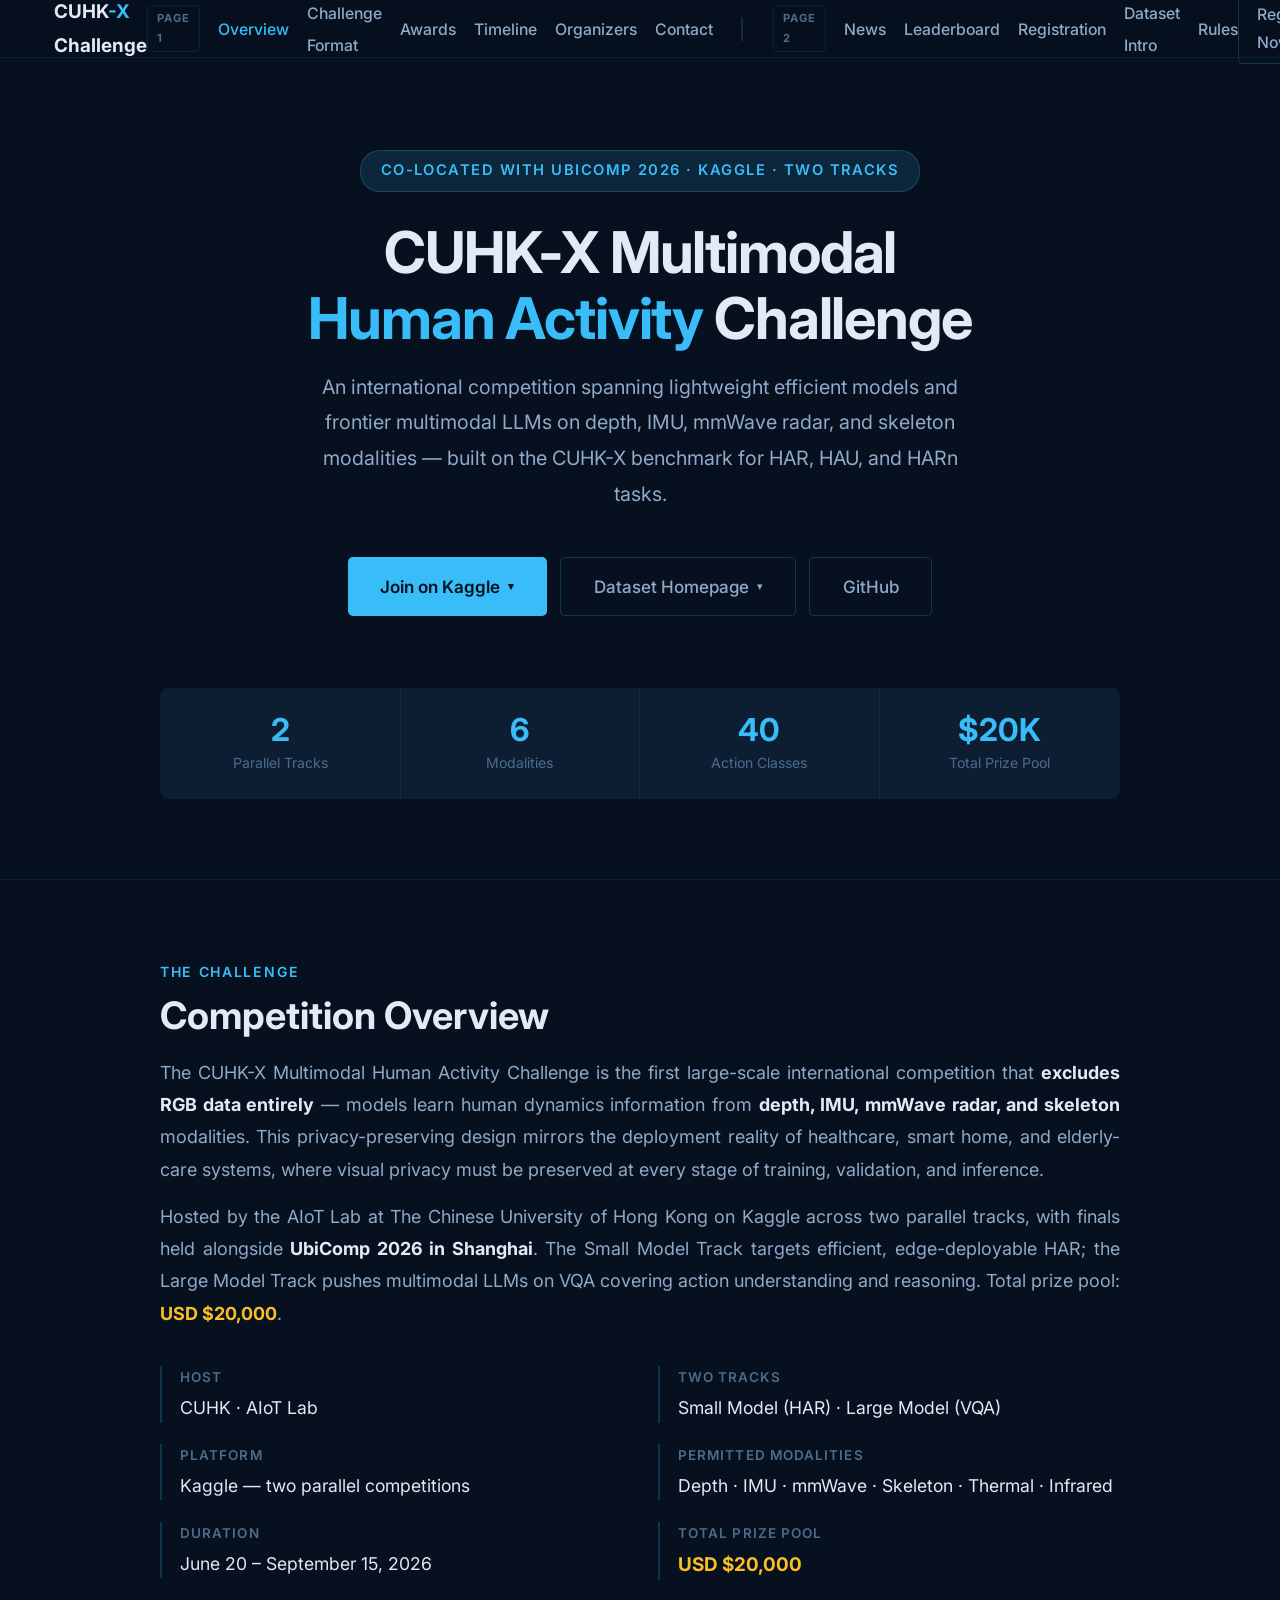
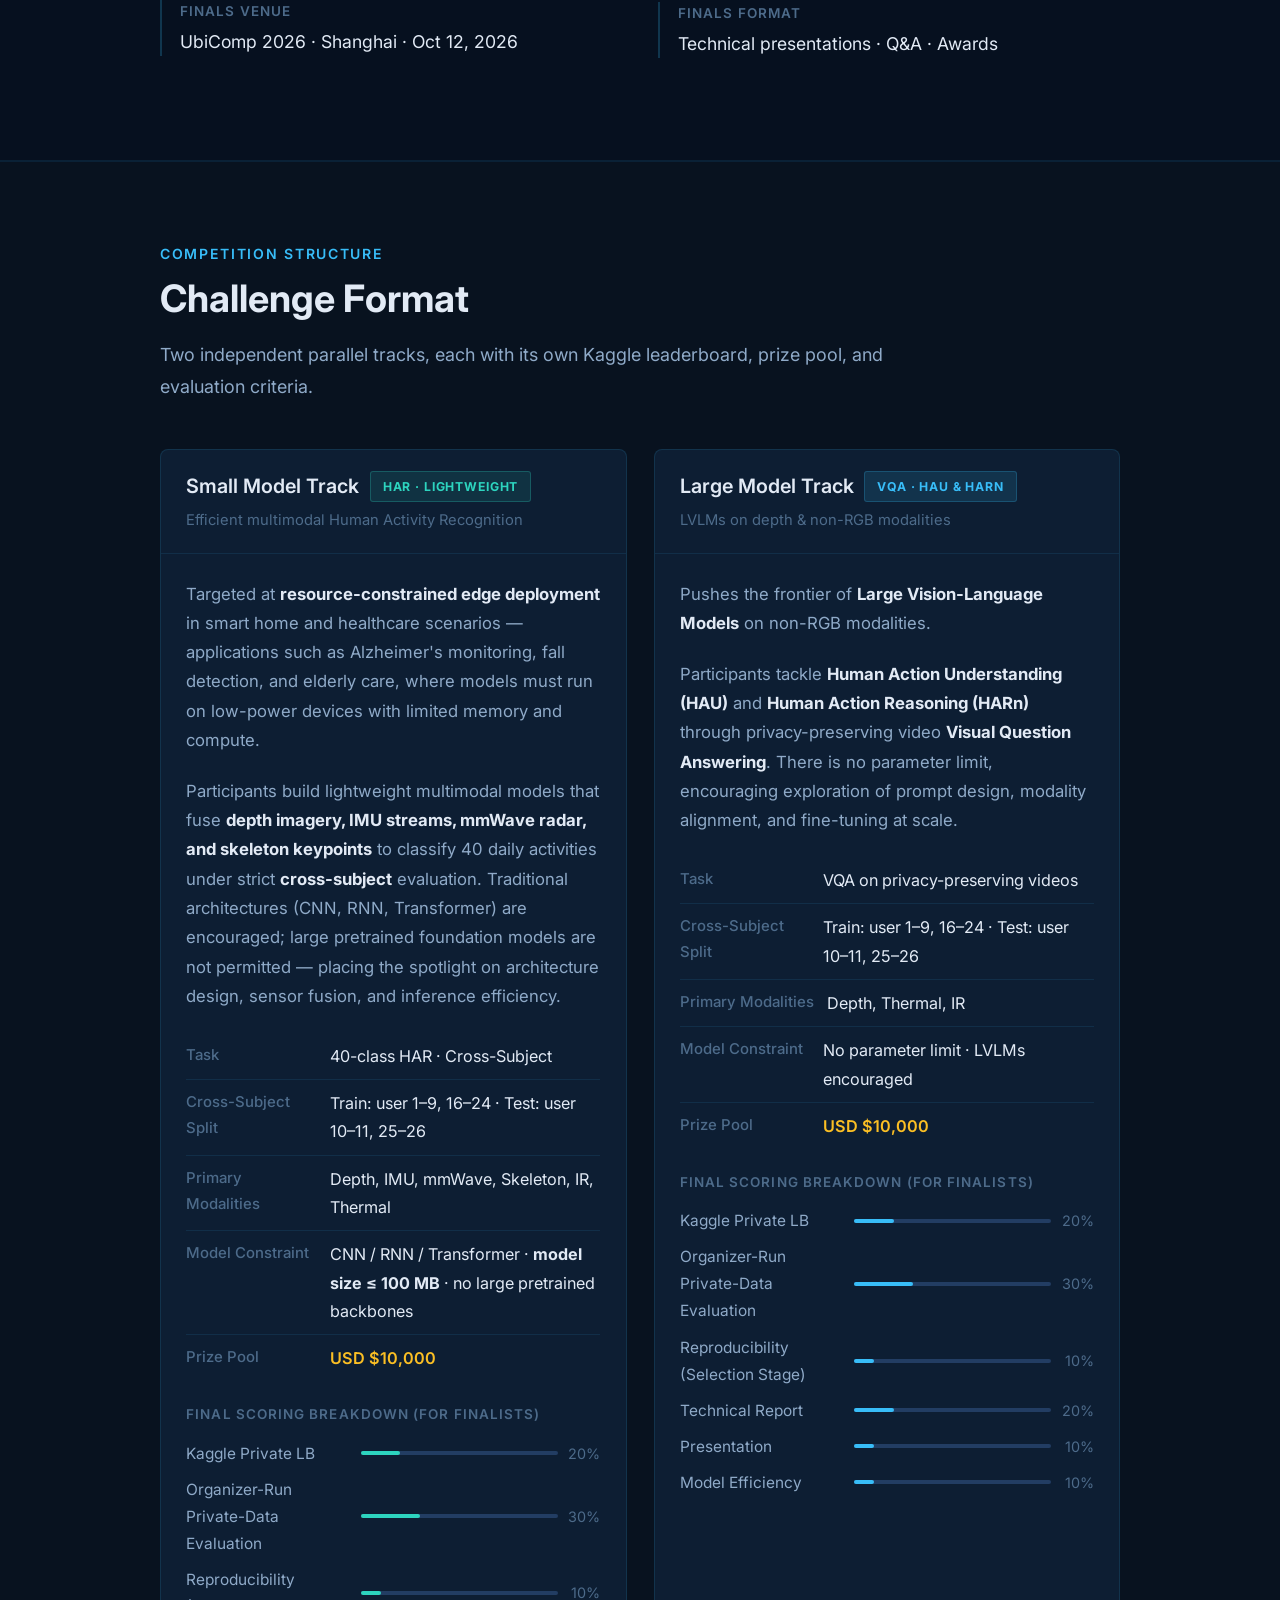
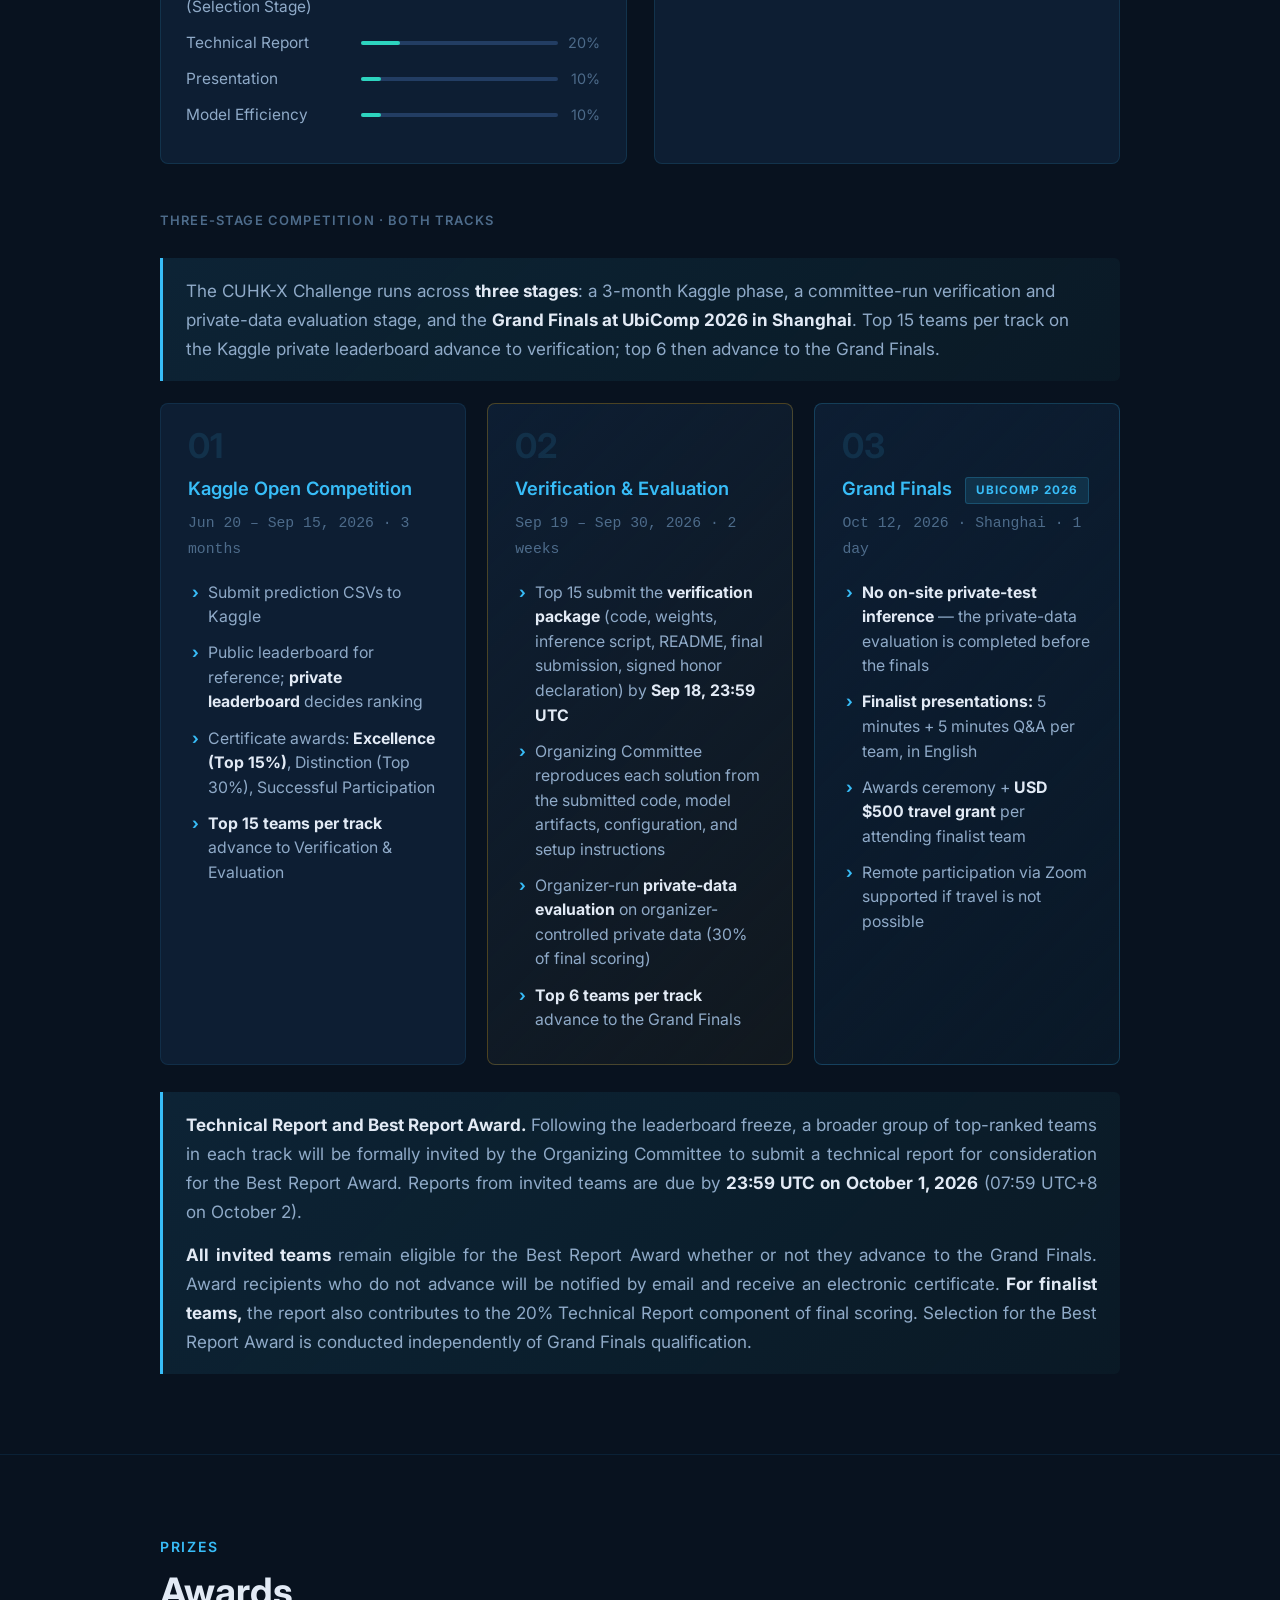
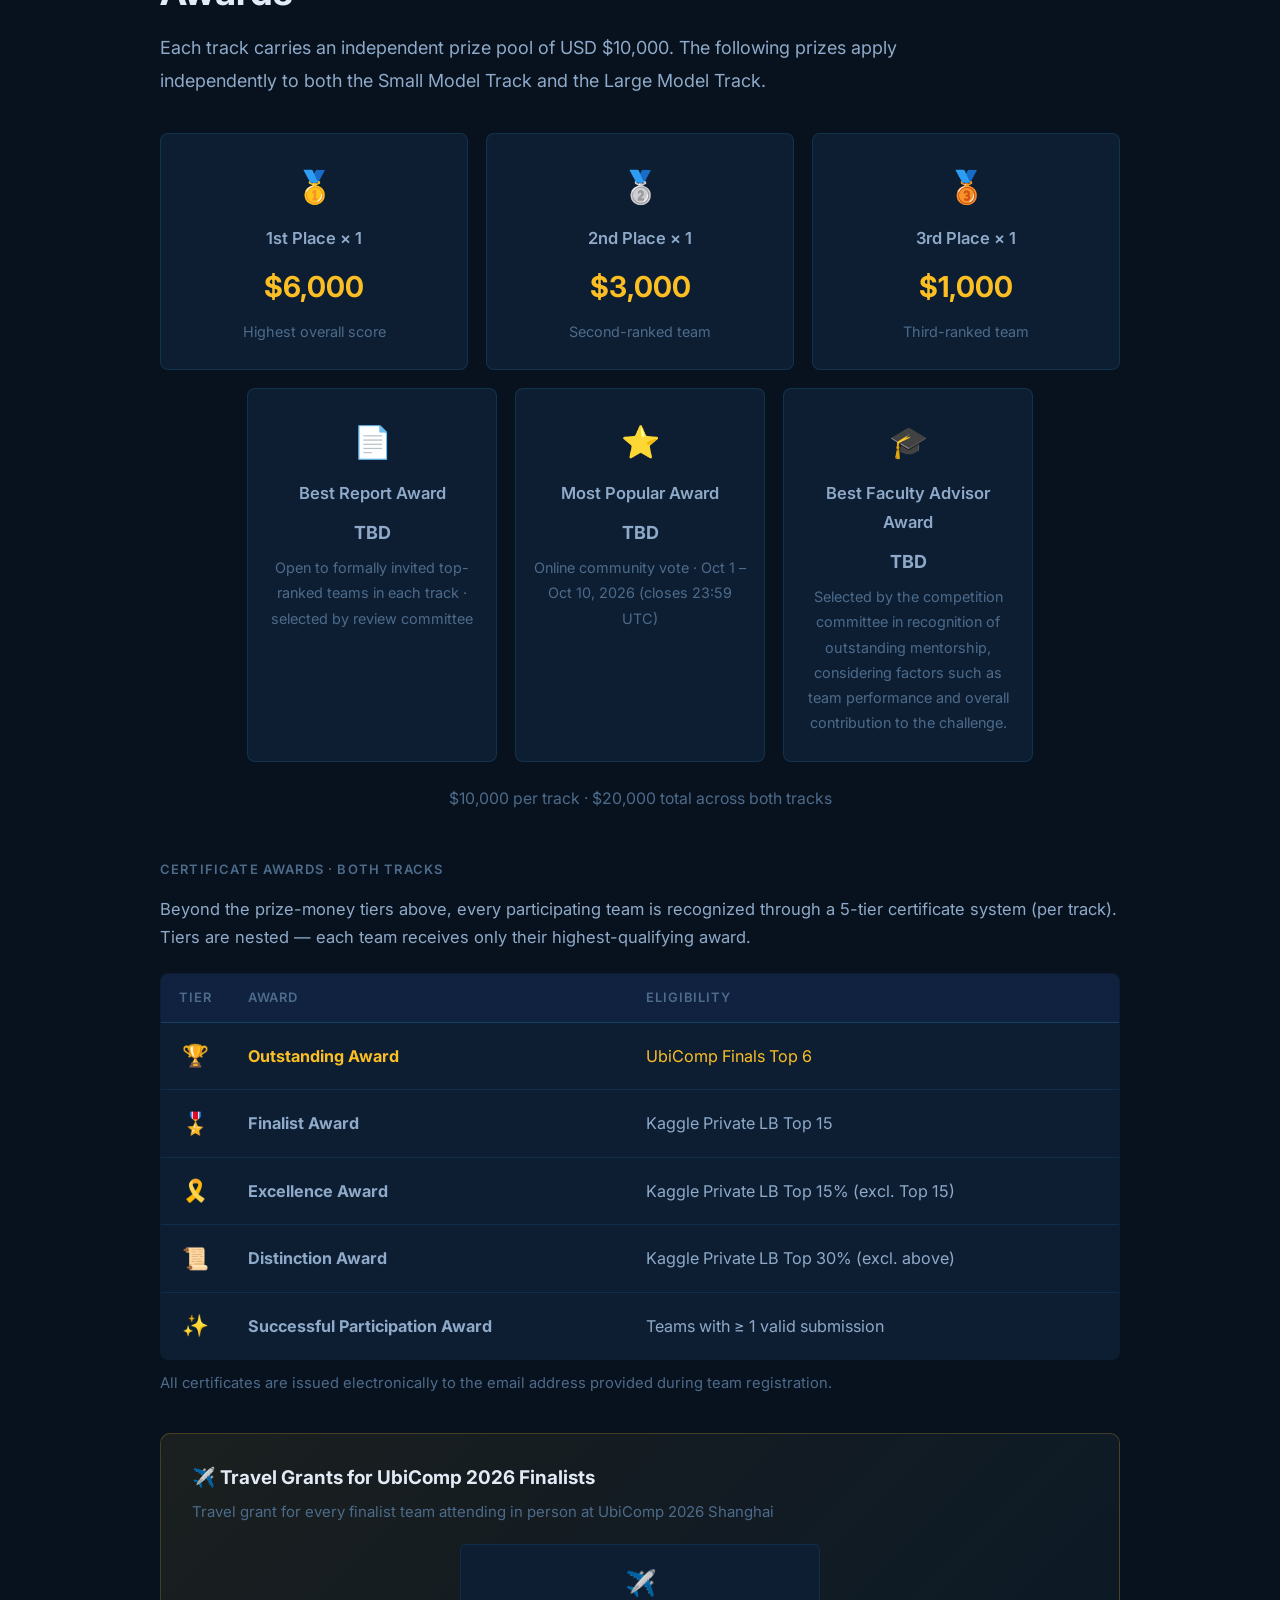
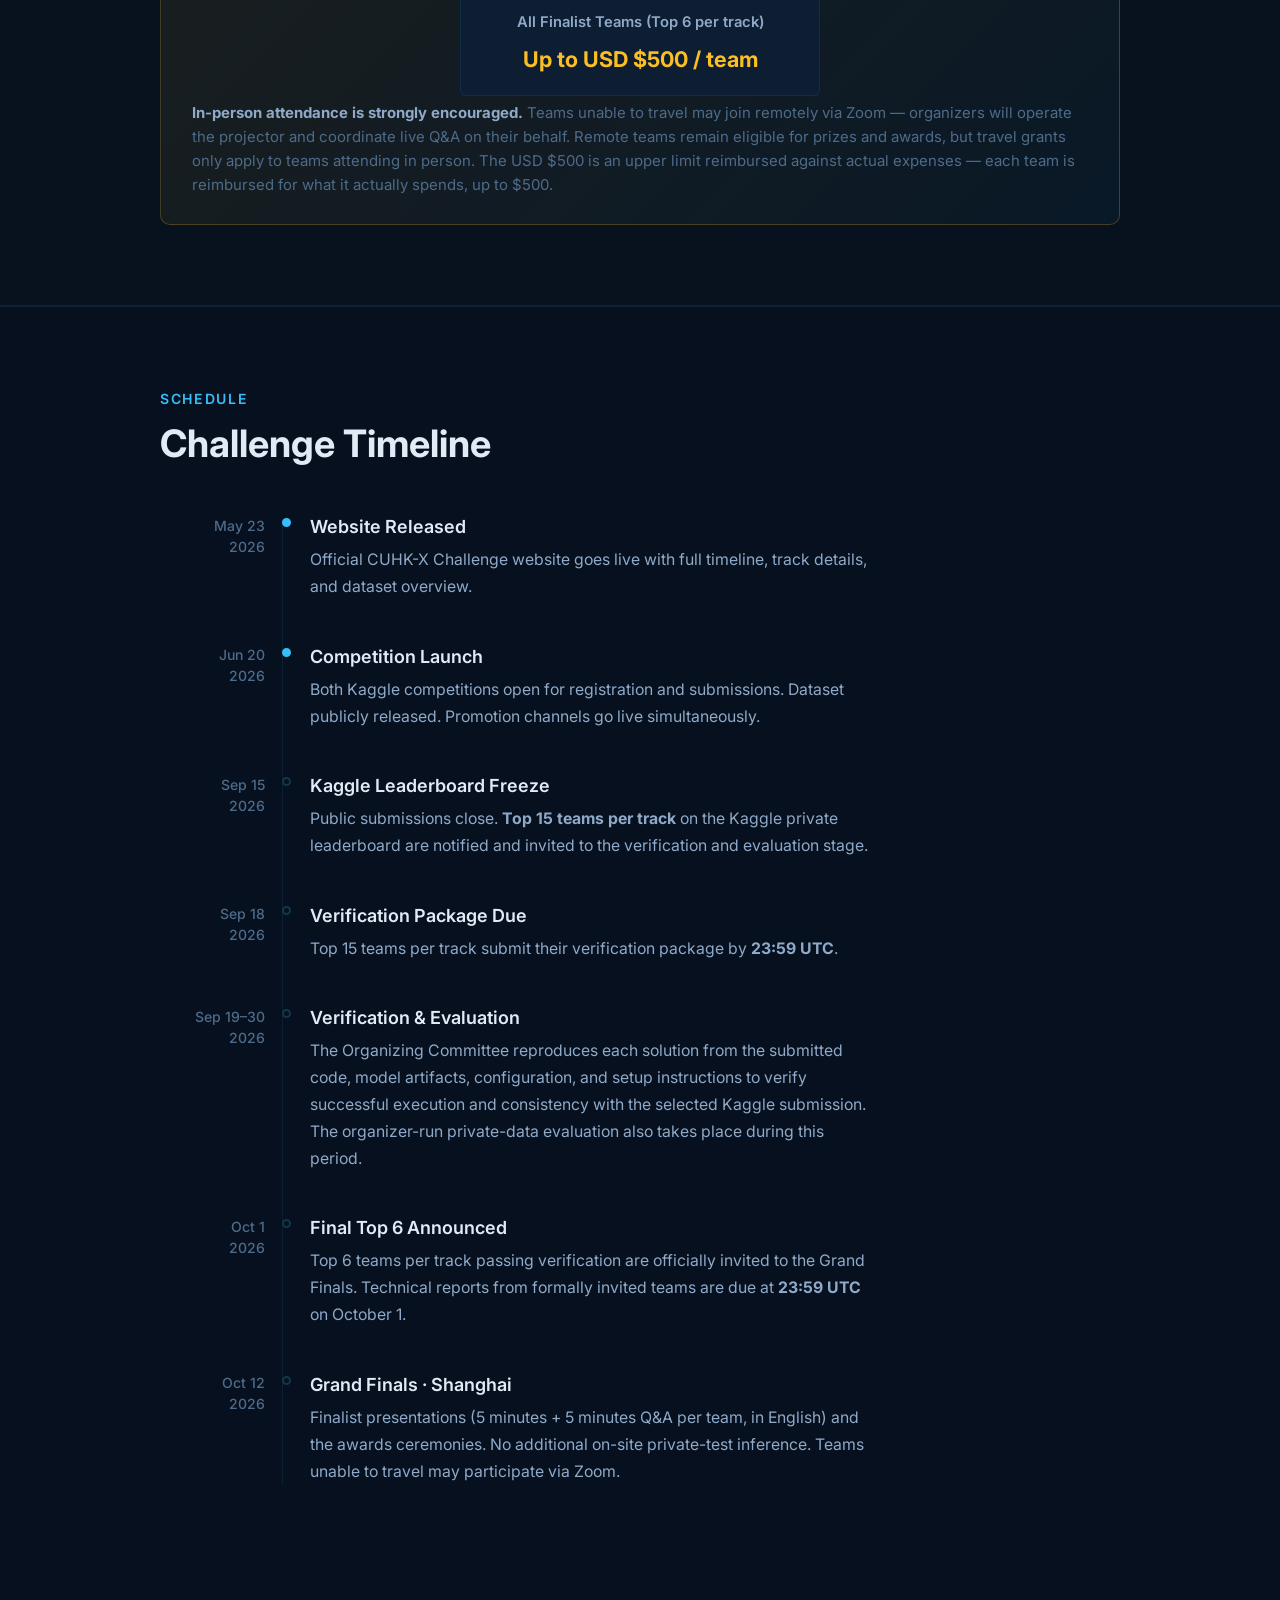
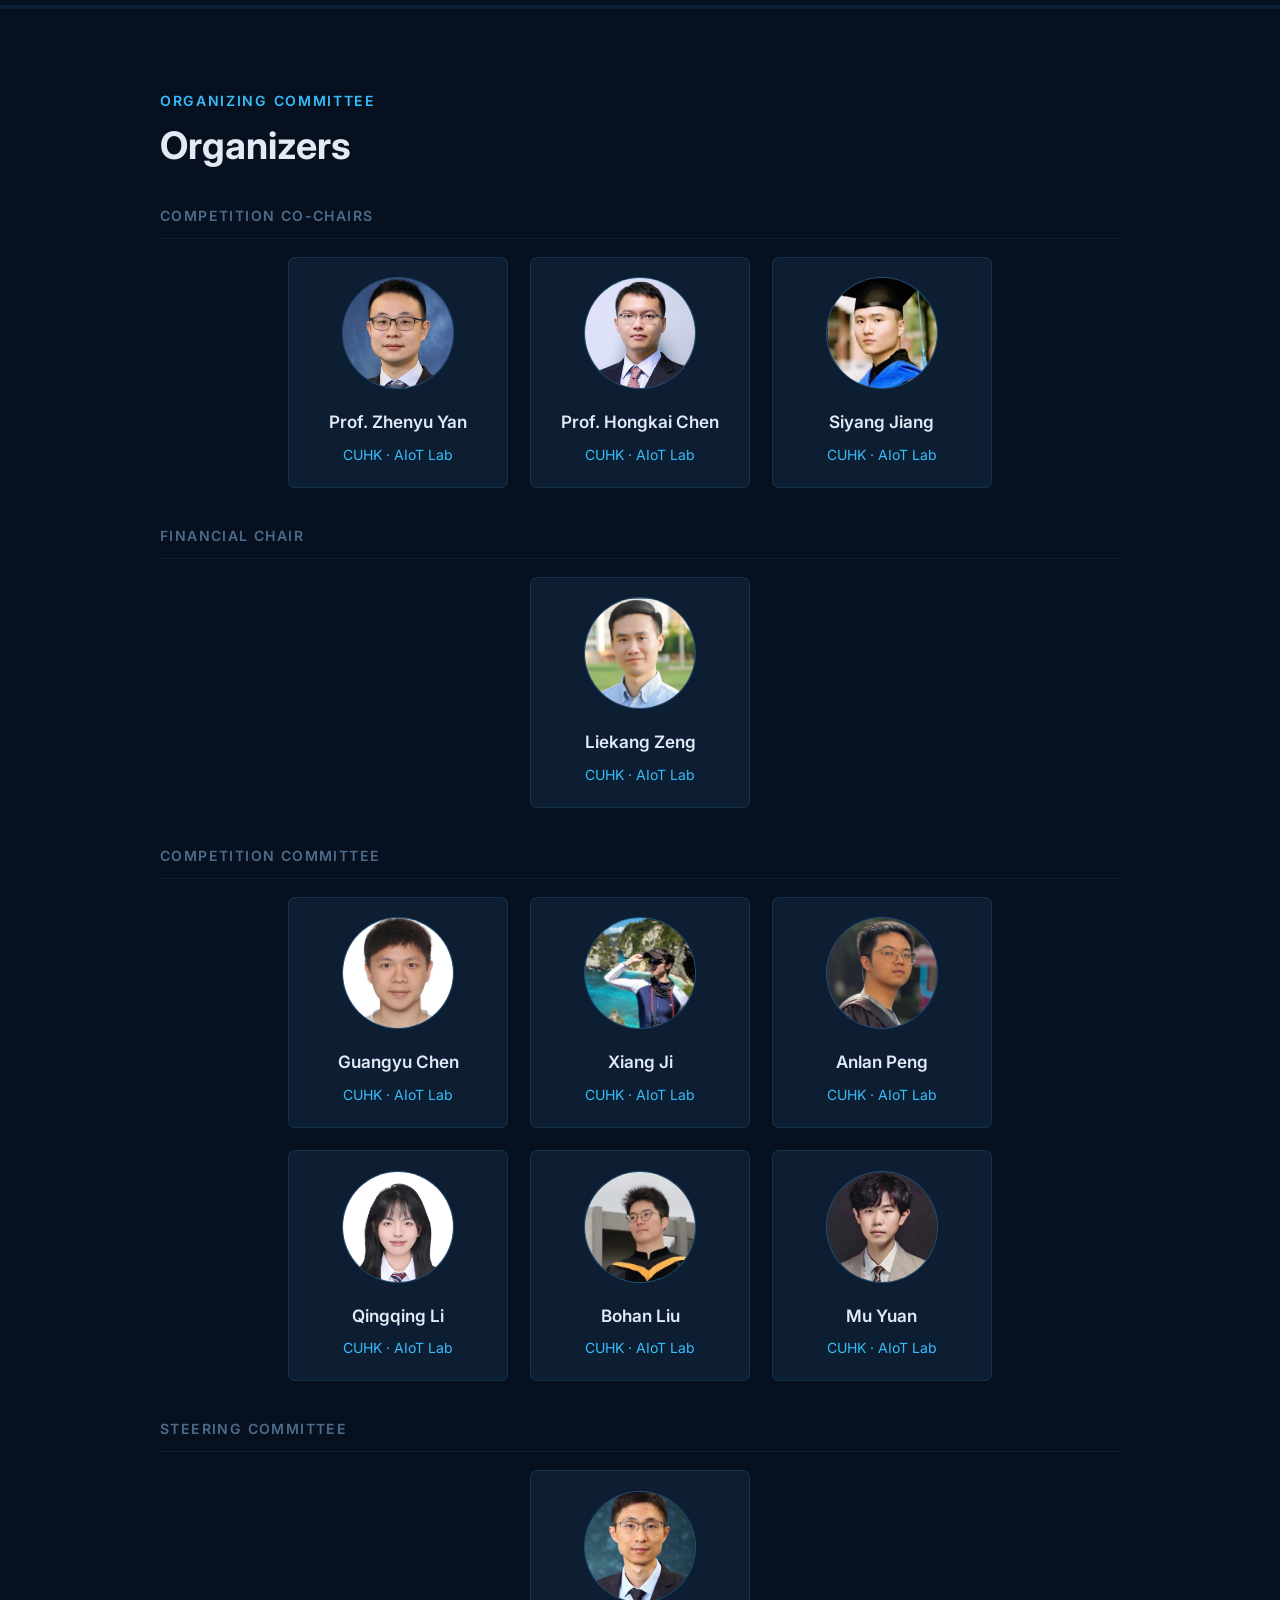
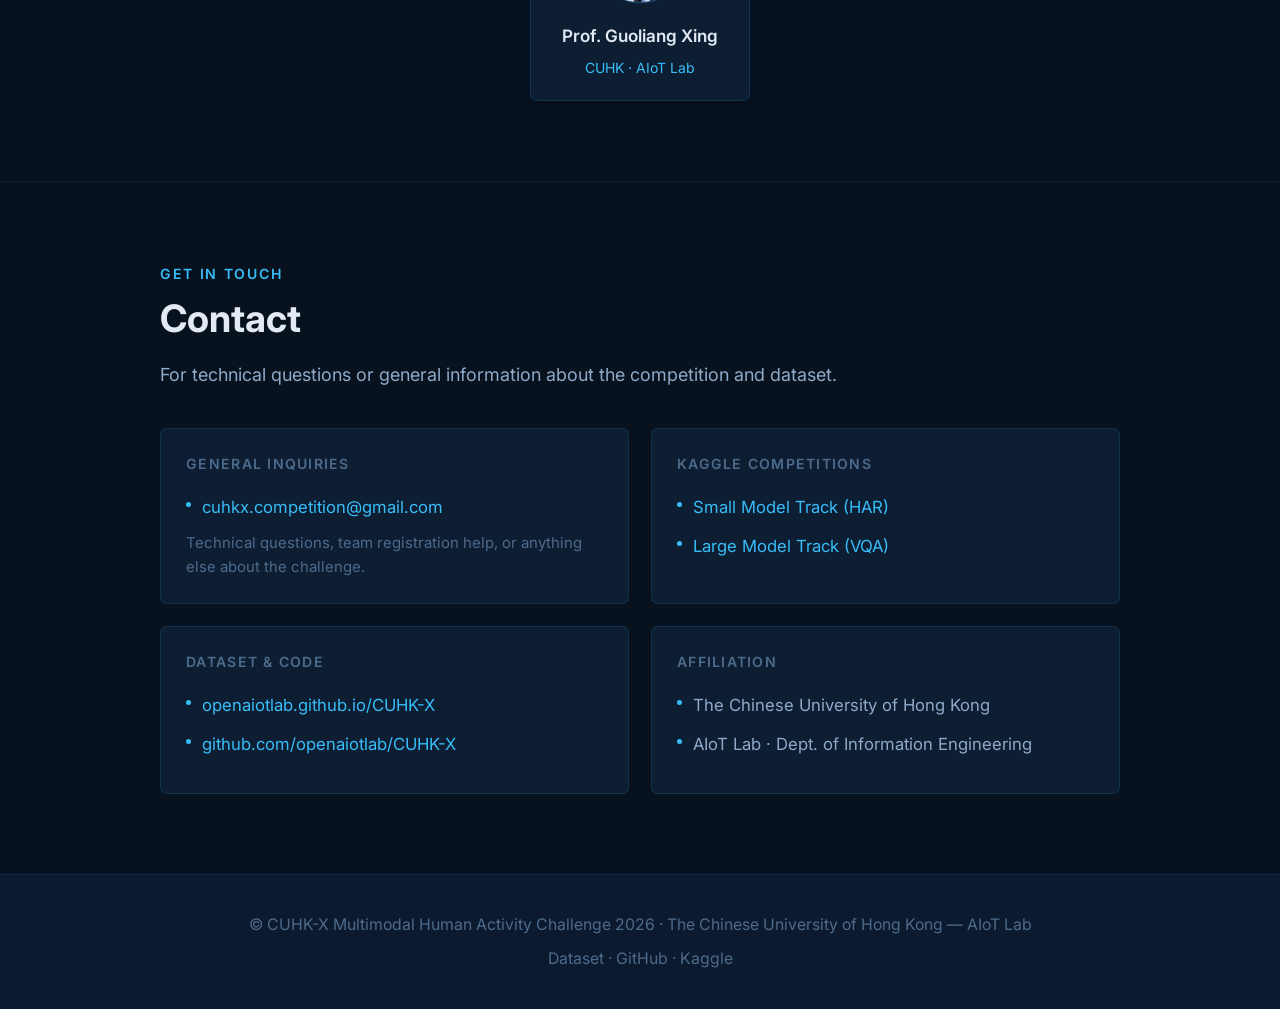
==== commit 9fbfd256: "Update Best Faculty Advisor Award criteria" ====
--- a/index.html
+++ b/index.html
@@ -770,7 +770,7 @@
         <span class="award-medal">🎓</span>
         <div class="award-place">Best Faculty Advisor Award</div>
         <div class="award-amount" style="font-size:1rem;color:var(--text-secondary)">TBD</div>
-        <div class="award-note">Advisor of highest-scoring student team</div>
+        <div class="award-note">Selected by the competition committee in recognition of outstanding mentorship, considering factors such as team performance and overall contribution to the challenge.</div>
       </div>
     </div>
     <p class="per-track">$10,000 per track · $20,000 total across both tracks</p>
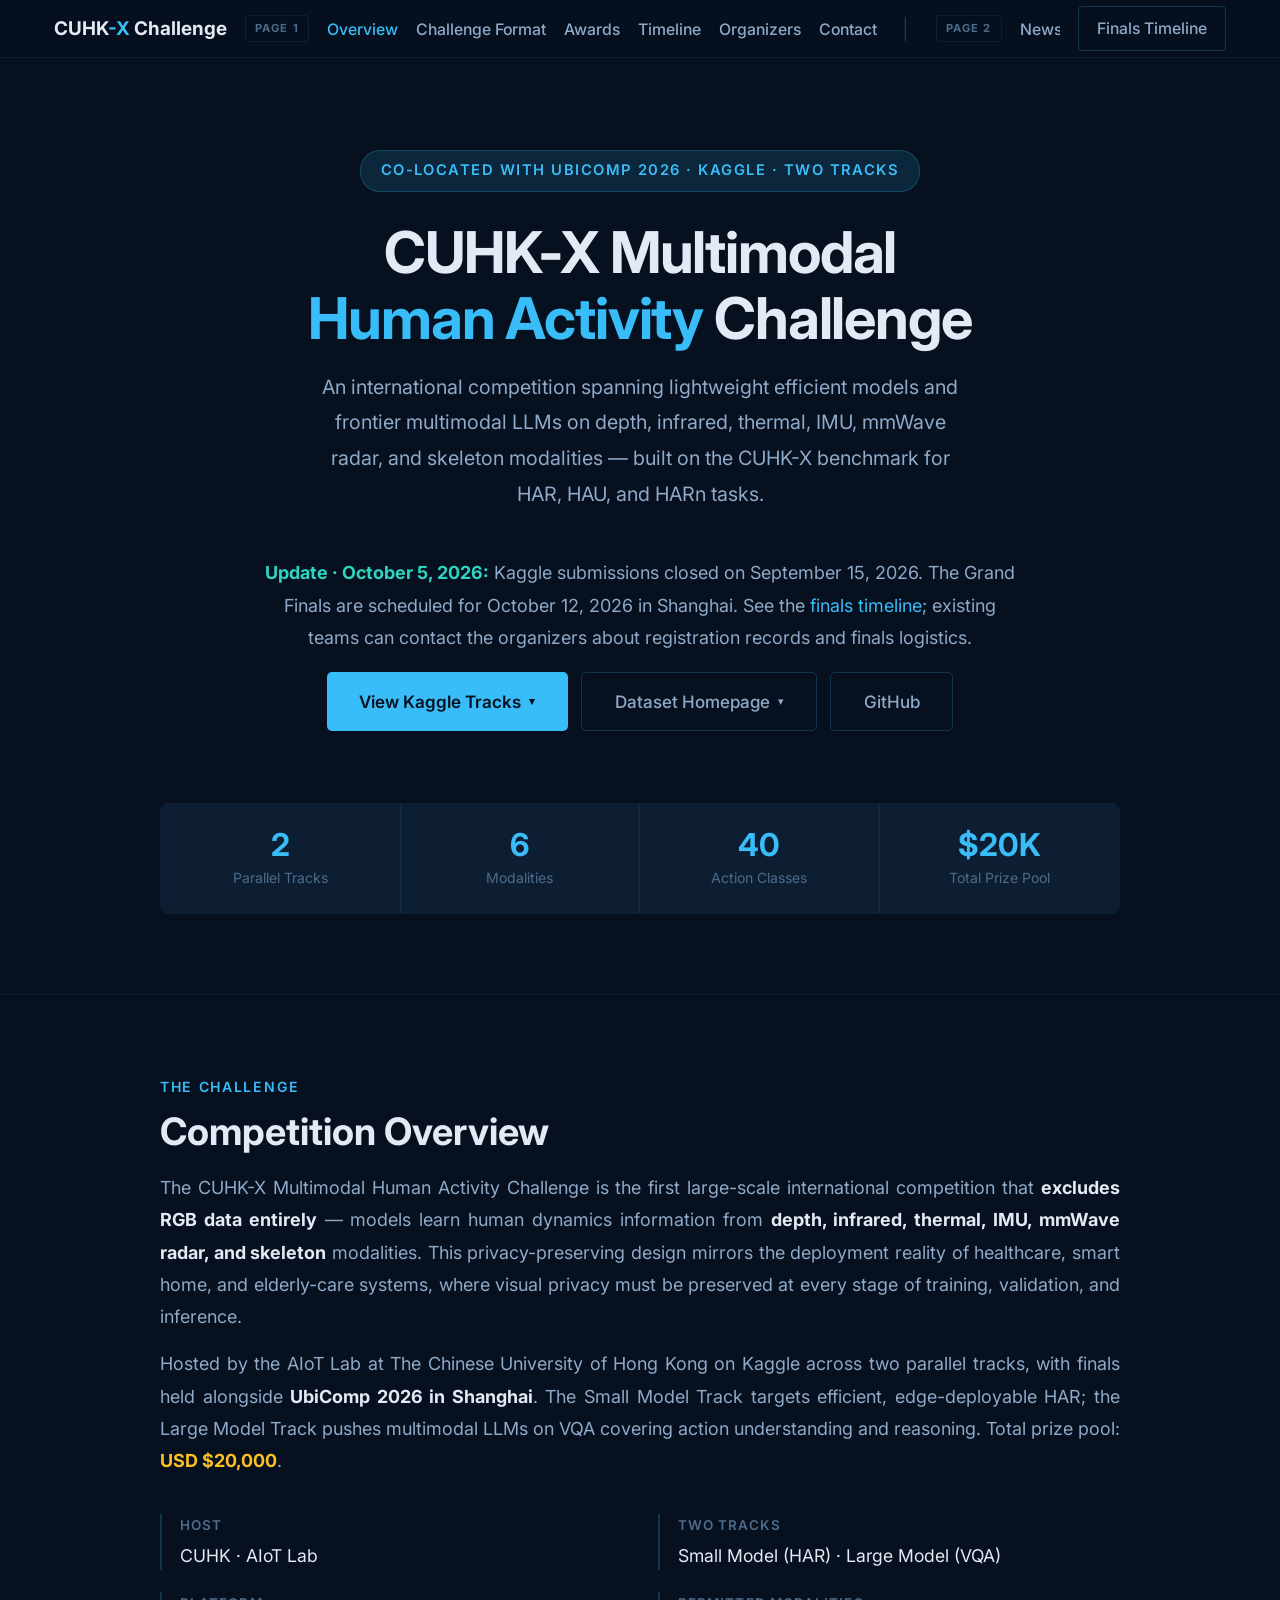
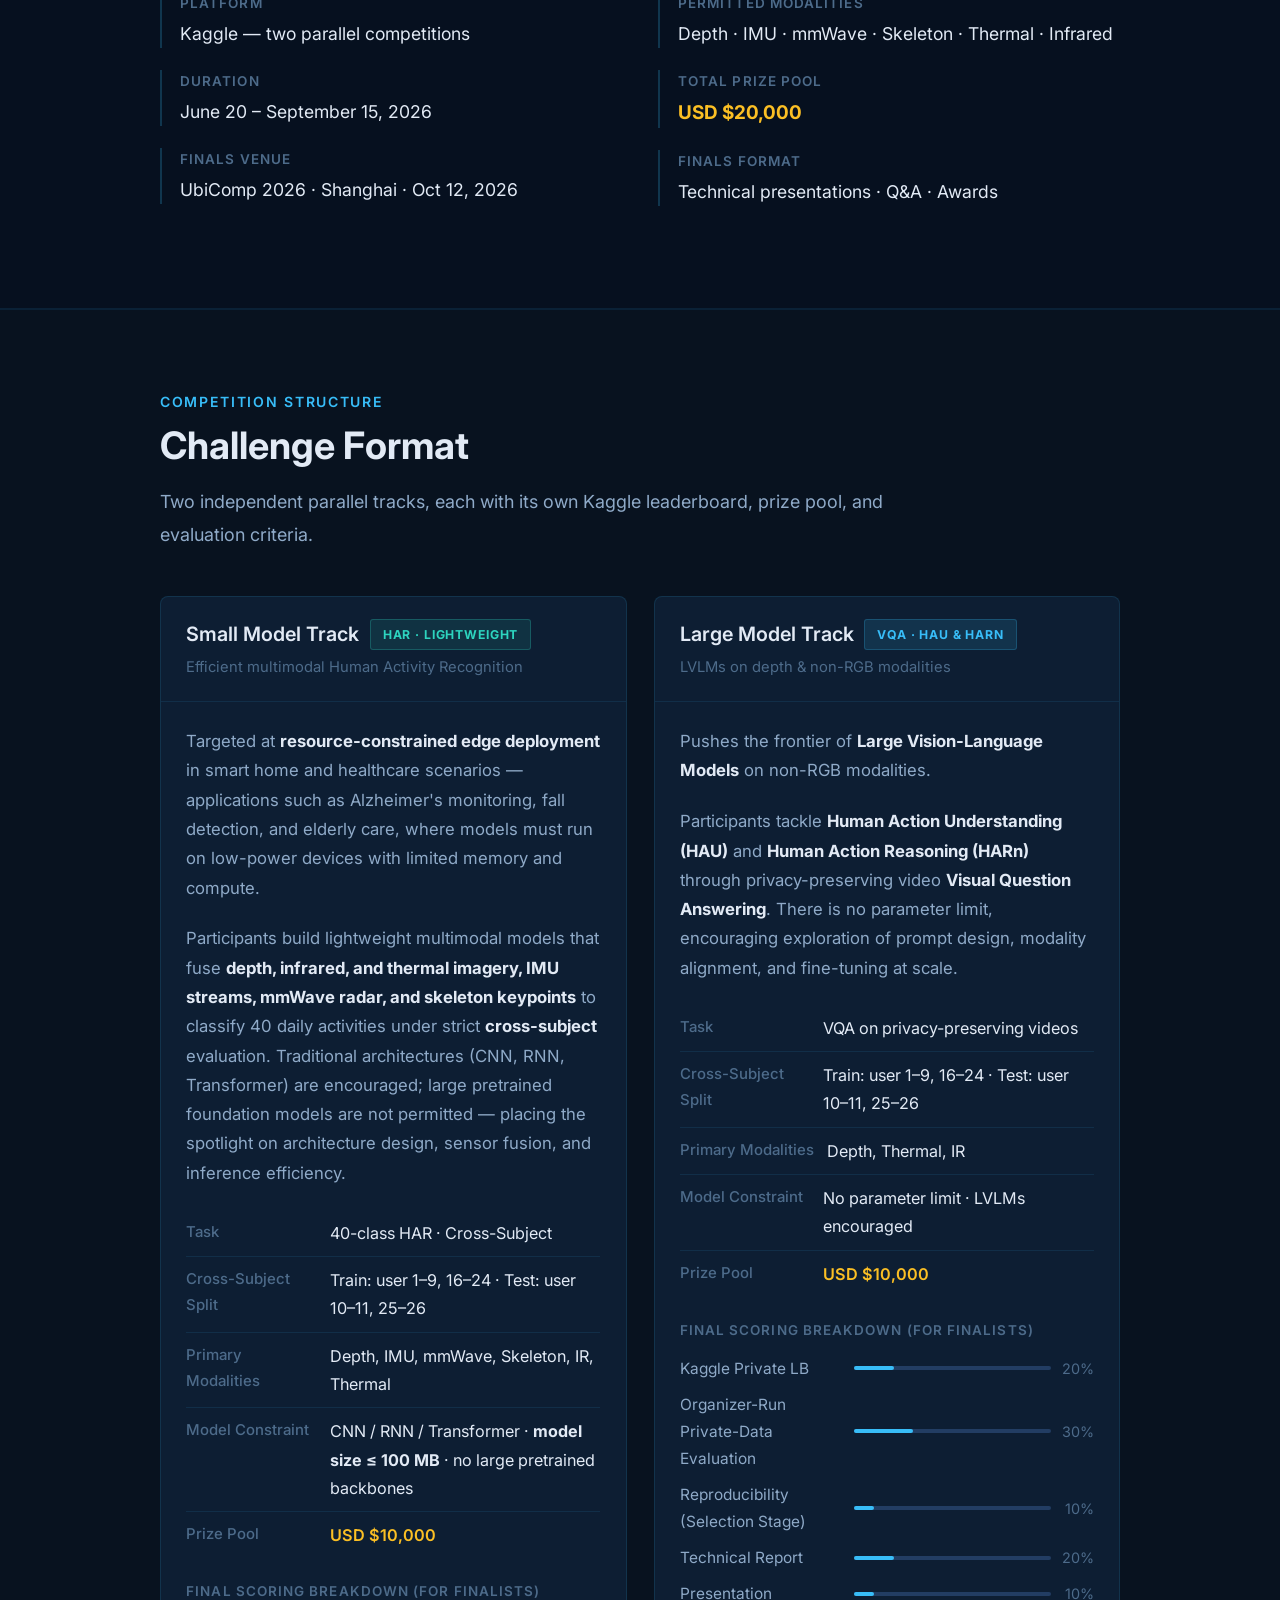
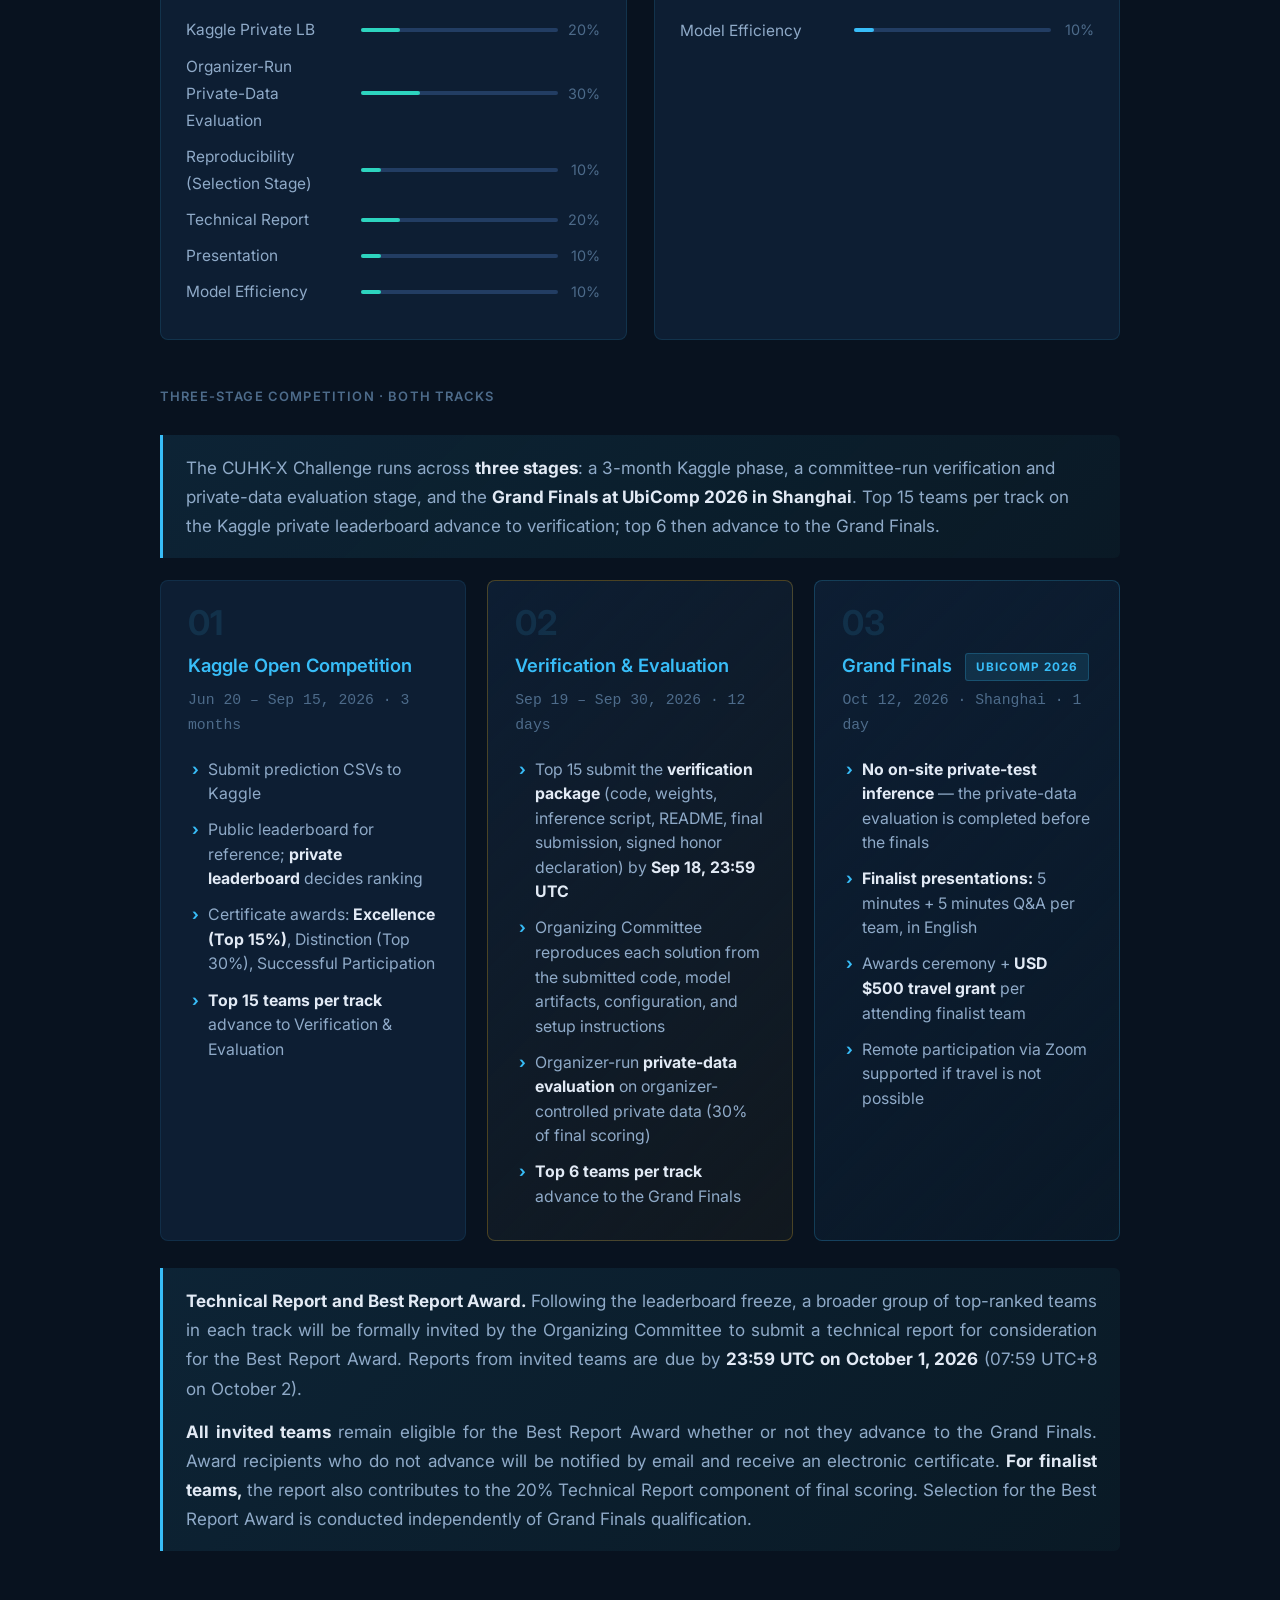
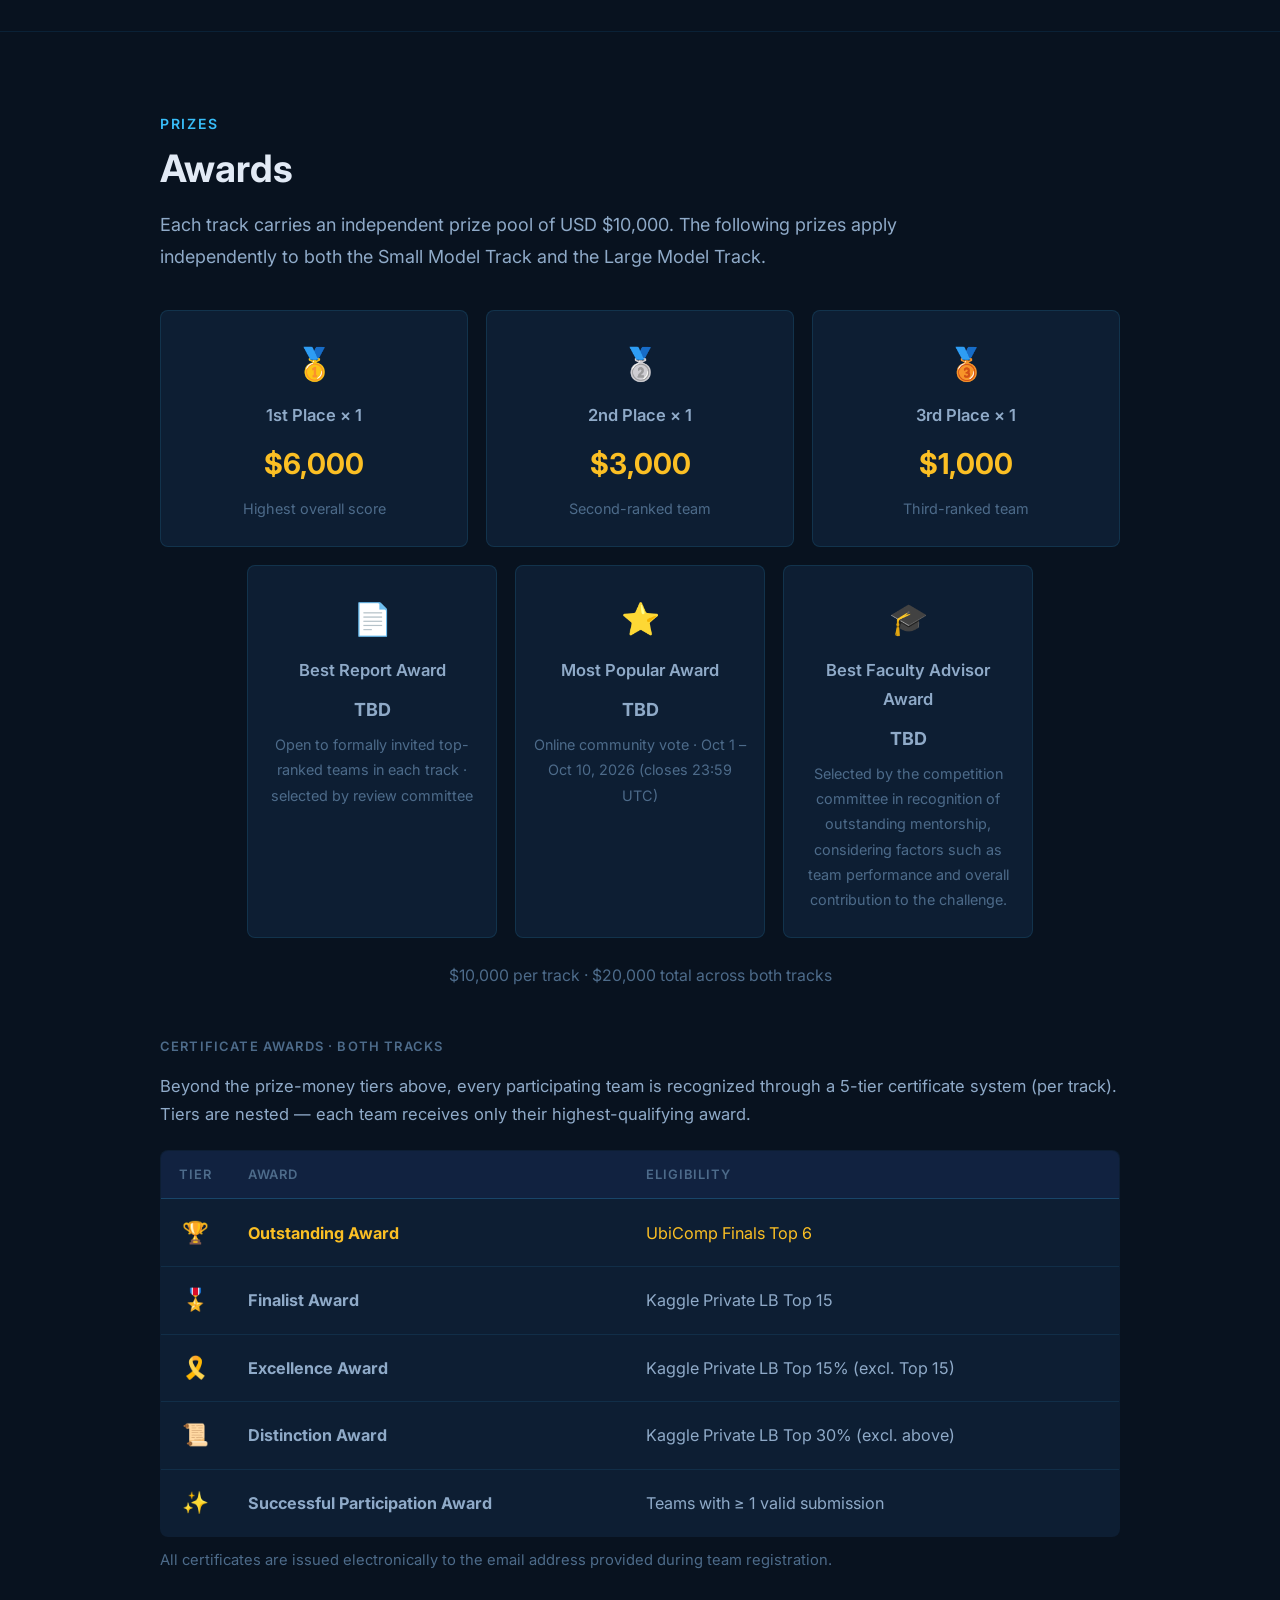
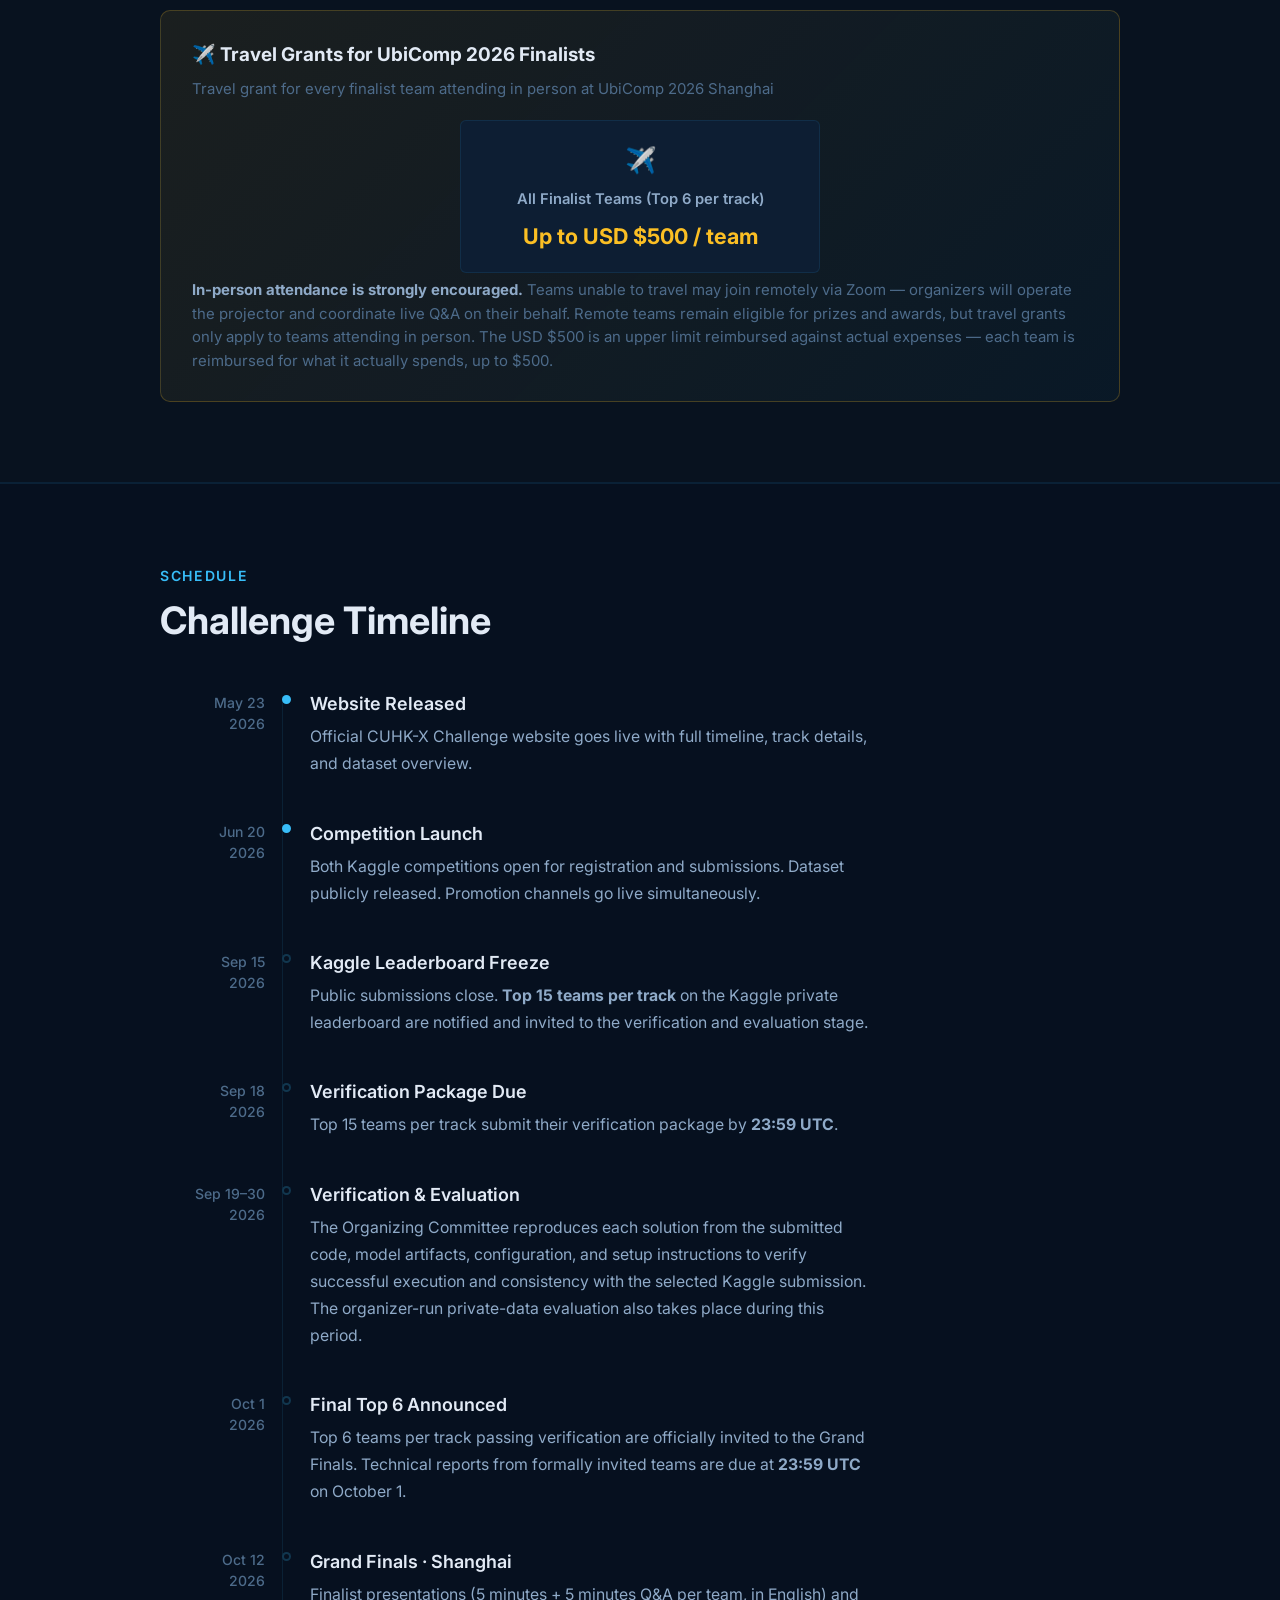
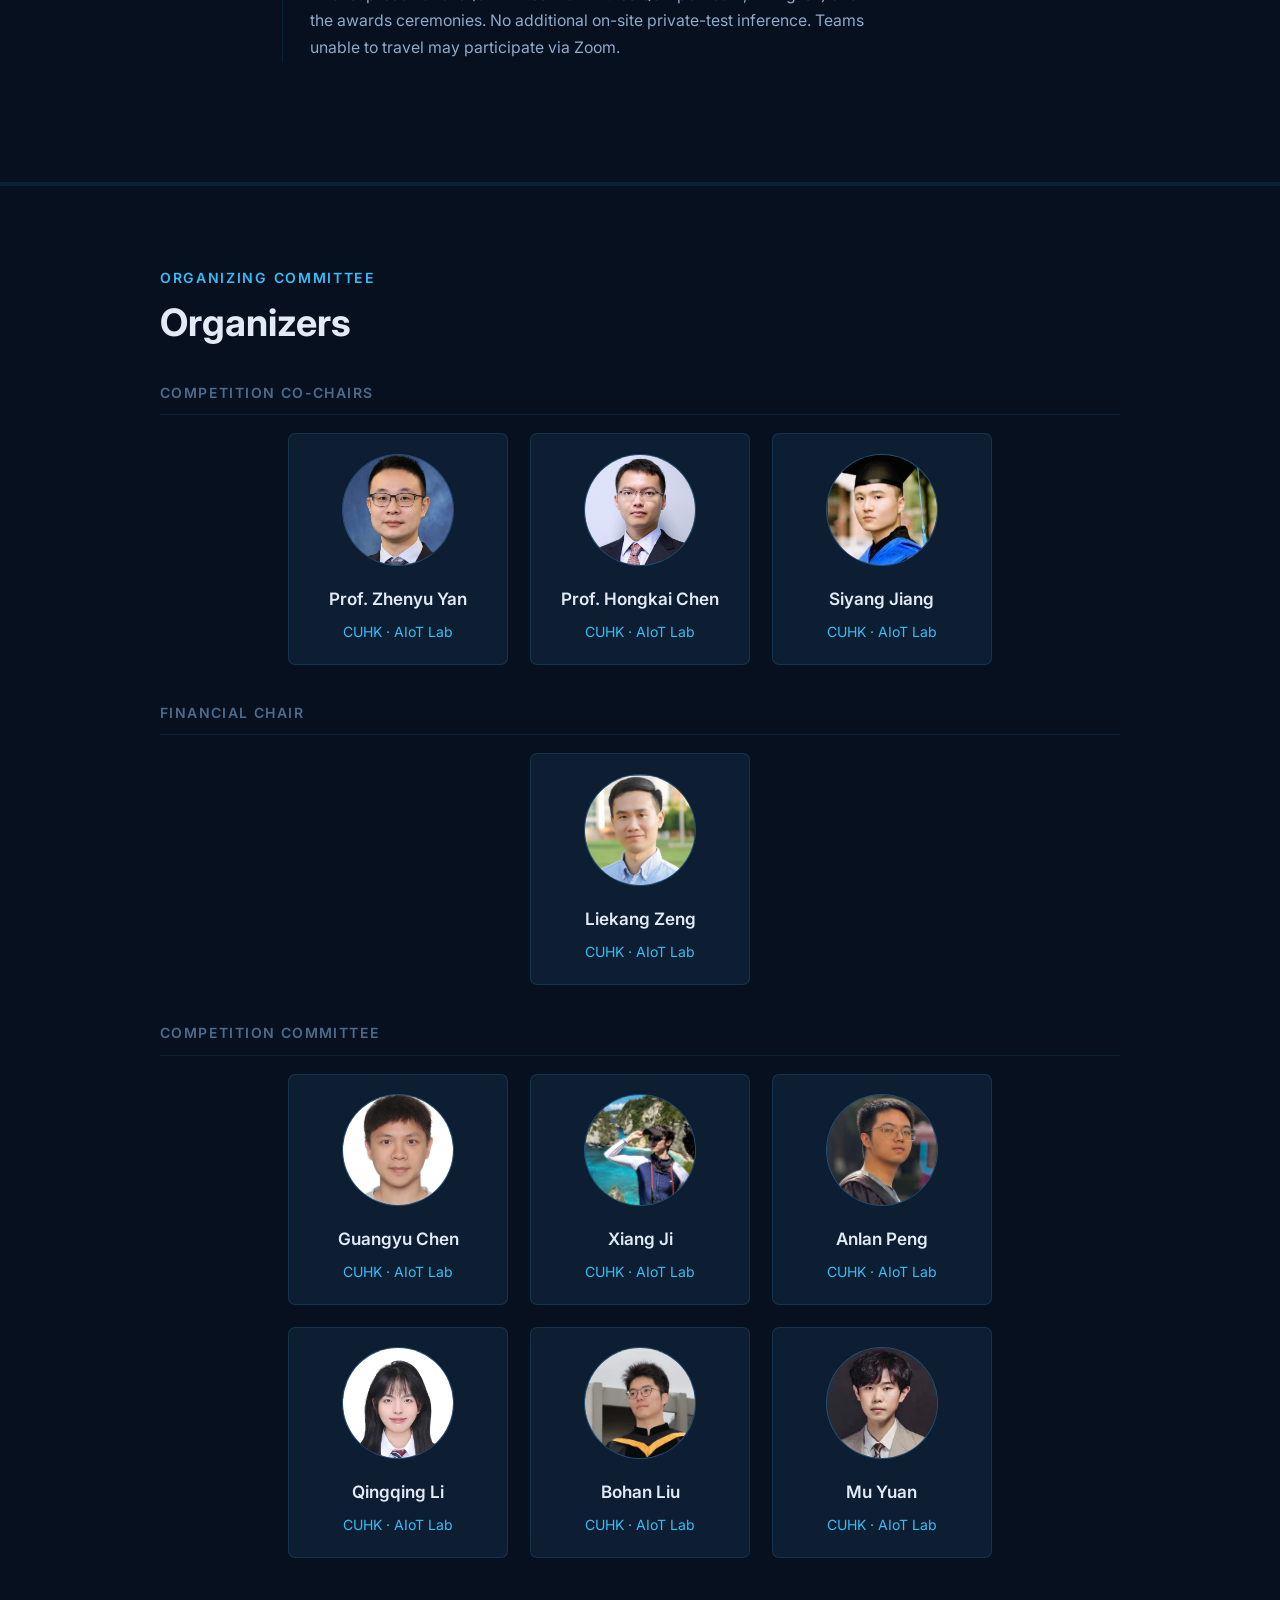
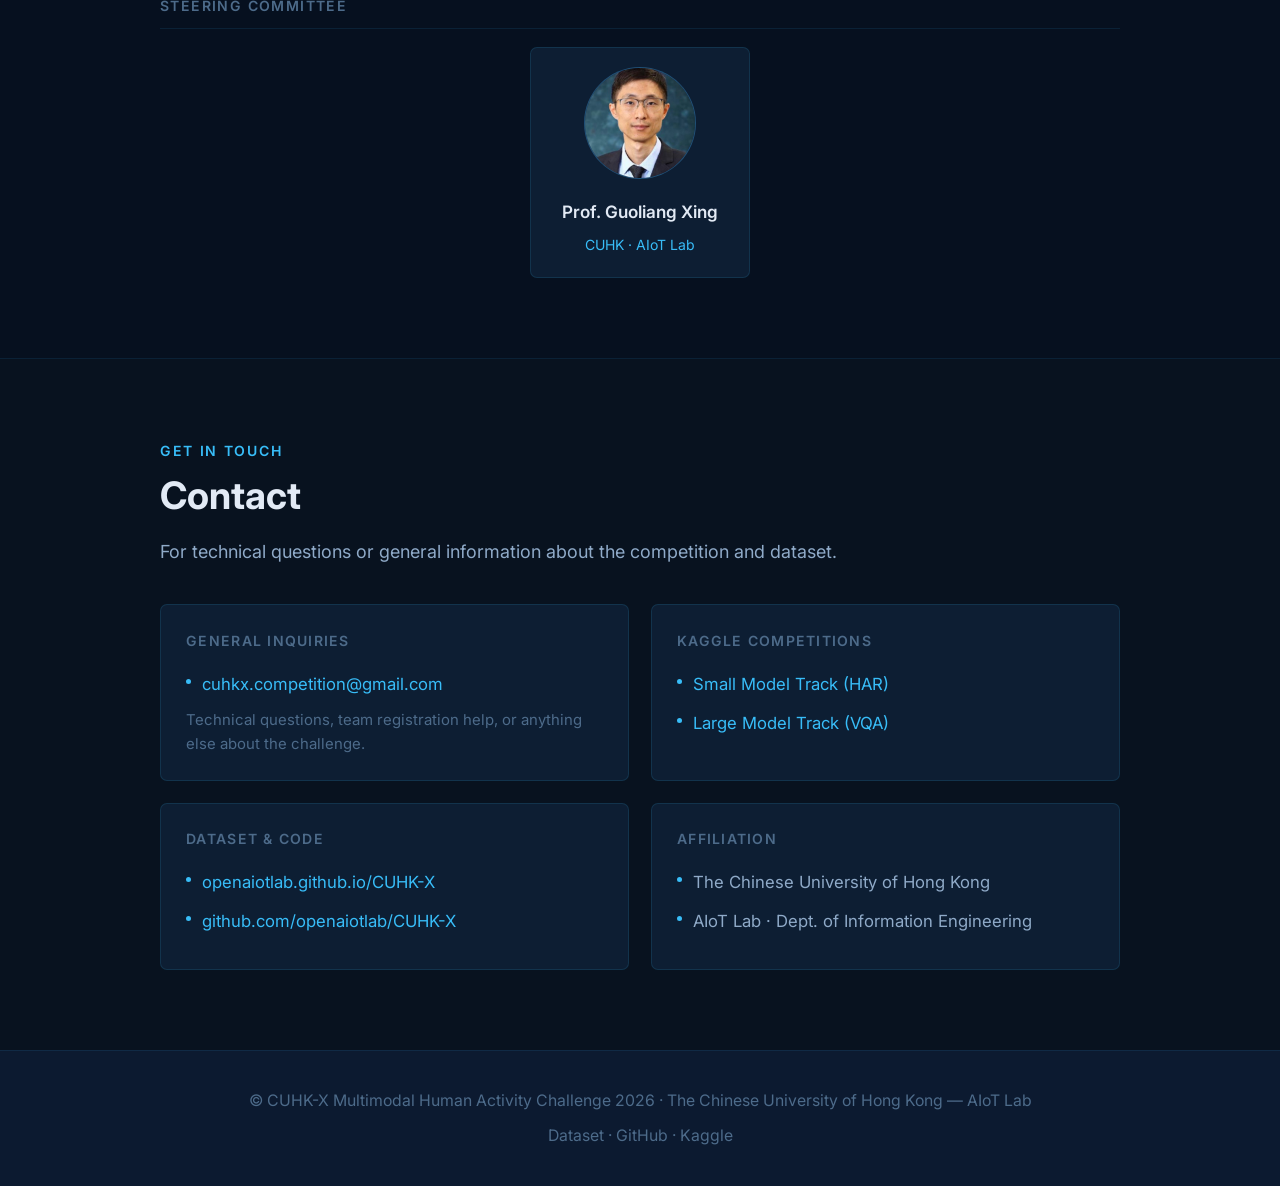
==== commit 618ce6e9: "Update challenge finals status and correct handover inconsistencies" ====
--- a/index.html
+++ b/index.html
@@ -4,6 +4,15 @@
 <meta charset="UTF-8"/>
 <meta name="viewport" content="width=device-width, initial-scale=1.0"/>
 <title>CUHK-X Multimodal Human Activity Challenge</title>
+<meta name="description" content="CUHK-X RGB-free multimodal challenge: six sensing modalities, two tracks, USD $20,000 in prizes, and Grand Finals on October 12, 2026 in Shanghai. Kaggle submissions are closed."/>
+<link rel="canonical" href="https://openaiotlab.github.io/CUHK-X-Challenge/"/>
+<meta property="og:type" content="website"/>
+<meta property="og:title" content="CUHK-X Multimodal Human Activity Challenge"/>
+<meta property="og:description" content="Kaggle submissions are closed. Grand Finals: October 12, 2026, Shanghai. Two RGB-free tracks and USD $20,000 in prizes."/>
+<meta property="og:url" content="https://openaiotlab.github.io/CUHK-X-Challenge/"/>
+<meta property="og:image" content="https://openaiotlab.github.io/CUHK-X-Challenge/assets/banner.png"/>
+<meta property="og:image:alt" content="CUHK-X Multimodal Human Activity Challenge"/>
+<meta name="twitter:card" content="summary_large_image"/>
 <link rel="preconnect" href="https://fonts.googleapis.com"/>
 <link rel="preconnect" href="https://fonts.gstatic.com" crossorigin/>
 <link href="https://fonts.googleapis.com/css2?family=Inter:wght@300;400;500;600;700&display=swap" rel="stylesheet"/>
@@ -52,14 +61,14 @@
     height: 58px;
     backdrop-filter: blur(12px);
   }
-  .nav-logo { font-weight: 700; font-size: 1.05rem; color: var(--text-primary); }
+  .nav-logo { font-weight: 700; font-size: 1.05rem; color: var(--text-primary); white-space: nowrap; flex-shrink: 0; }
   .nav-logo span { color: var(--cyan); }
-  .nav-links { display: flex; gap: 1rem; list-style: none; align-items: center; }
+  .nav-links { display: flex; gap: 1rem; list-style: none; align-items: center; min-width: 0; overflow-x: auto; white-space: nowrap; margin: 0 1rem; }
   .nav-links a { font-size: 0.88rem; font-weight: 500; color: var(--text-secondary); transition: color 0.15s; }
   .nav-links a:hover { color: var(--text-primary); }
   .nav-page-divider { color: var(--text-muted); opacity: 0.4; font-size: 1.1rem; user-select: none; padding: 0 0.3rem; }
   .nav-page-label { font-size: 0.62rem; font-weight: 700; letter-spacing: 0.1em; text-transform: uppercase; color: var(--text-muted); padding: 0.18rem 0.5rem; border: 1px solid var(--border); border-radius: 3px; user-select: none; }
-  .nav-past { font-size: 0.88rem; border: 1px solid var(--border2); padding: 0.4rem 1rem; border-radius: 4px; color: var(--text-secondary); font-weight: 500; transition: all 0.15s; }
+  .nav-past { font-size: 0.88rem; border: 1px solid var(--border2); padding: 0.4rem 1rem; border-radius: 4px; color: var(--text-secondary); font-weight: 500; transition: all 0.15s; white-space: nowrap; flex-shrink: 0; }
   .nav-past:hover { color: var(--cyan); border-color: var(--cyan); }
 
   section { padding: 80px 3rem; }
@@ -480,7 +489,7 @@
     <li><a href="#dataset">Dataset Intro</a></li>
     <li><a href="#verification">Rules</a></li>
   </ul>
-  <a href="#registration" class="nav-past">Register Now</a>
+  <a href="#timeline" class="nav-past">Finals Timeline</a>
 </nav>
 
 <!-- HERO -->
@@ -488,10 +497,11 @@
   <div class="inner">
     <div class="hero-badge">Co-located with UbiComp 2026 · Kaggle · Two Tracks</div>
     <h1>CUHK-X Multimodal<br/><span>Human Activity</span> Challenge</h1>
-    <p class="lead">An international competition spanning lightweight efficient models and frontier multimodal LLMs on depth, IMU, mmWave radar, and skeleton modalities — built on the CUHK-X benchmark for HAR, HAU, and HARn tasks.</p>
+    <p class="lead">An international competition spanning lightweight efficient models and frontier multimodal LLMs on depth, infrared, thermal, IMU, mmWave radar, and skeleton modalities — built on the CUHK-X benchmark for HAR, HAU, and HARn tasks.</p>
+    <p class="section-desc" style="margin:1rem auto;max-width:760px;"><strong style="color:var(--teal)">Update · October 5, 2026:</strong> Kaggle submissions closed on September 15, 2026. The Grand Finals are scheduled for October 12, 2026 in Shanghai. See the <a href="#timeline">finals timeline</a>; existing teams can contact the organizers about registration records and finals logistics.</p>
     <div class="hero-btns">
       <div class="hero-dd">
-        <button type="button" class="btn-p hero-dd-toggle" aria-haspopup="true" aria-expanded="false">Join on Kaggle <span class="caret">▾</span></button>
+        <button type="button" class="btn-p hero-dd-toggle" aria-haspopup="true" aria-expanded="false">View Kaggle Tracks <span class="caret">▾</span></button>
         <div class="hero-dd-menu" role="menu">
           <a href="https://www.kaggle.com/competitions/cuhk-x-competition-small-model-track" role="menuitem" target="_blank" rel="noopener">Small Model Track<span class="dd-sub">Lightweight HAR</span></a>
           <a href="https://www.kaggle.com/competitions/cuhk-x-competition-large-model-track" role="menuitem" target="_blank" rel="noopener">Large Model Track<span class="dd-sub">VQA · HAU &amp; HARn</span></a>
@@ -529,7 +539,7 @@
     <span class="section-tag">The Challenge</span>
     <h2 class="section-title">Competition Overview</h2>
     <p class="section-desc">
-      The CUHK-X Multimodal Human Activity Challenge is the first large-scale international competition that <strong style="color:var(--text-primary)">excludes RGB data entirely</strong> — models learn human dynamics information from <strong style="color:var(--text-primary)">depth, IMU, mmWave radar, and skeleton</strong> modalities. This privacy-preserving design mirrors the deployment reality of healthcare, smart home, and elderly-care systems, where visual privacy must be preserved at every stage of training, validation, and inference.
+      The CUHK-X Multimodal Human Activity Challenge is the first large-scale international competition that <strong style="color:var(--text-primary)">excludes RGB data entirely</strong> — models learn human dynamics information from <strong style="color:var(--text-primary)">depth, infrared, thermal, IMU, mmWave radar, and skeleton</strong> modalities. This privacy-preserving design mirrors the deployment reality of healthcare, smart home, and elderly-care systems, where visual privacy must be preserved at every stage of training, validation, and inference.
     </p>
     <p class="section-desc" style="margin-top:0.8rem;">
       Hosted by the AIoT Lab at The Chinese University of Hong Kong on Kaggle across two parallel tracks, with finals held alongside <strong style="color:var(--text-primary)">UbiComp 2026 in Shanghai</strong>. The Small Model Track targets efficient, edge-deployable HAR; the Large Model Track pushes multimodal LLMs on VQA covering action understanding and reasoning. Total prize pool: <strong style="color:var(--amber)">USD $20,000</strong>.
@@ -632,7 +642,7 @@
         </div>
         <div class="track-body">
           <p class="tdesc">Targeted at <strong style="color:var(--text-primary)">resource-constrained edge deployment</strong> in smart home and healthcare scenarios — applications such as Alzheimer's monitoring, fall detection, and elderly care, where models must run on low-power devices with limited memory and compute.</p>
-          <p class="tdesc">Participants build lightweight multimodal models that fuse <strong style="color:var(--text-primary)">depth imagery, IMU streams, mmWave radar, and skeleton keypoints</strong> to classify 40 daily activities under strict <strong style="color:var(--text-primary)">cross-subject</strong> evaluation. Traditional architectures (CNN, RNN, Transformer) are encouraged; large pretrained foundation models are not permitted — placing the spotlight on architecture design, sensor fusion, and inference efficiency.</p>
+          <p class="tdesc">Participants build lightweight multimodal models that fuse <strong style="color:var(--text-primary)">depth, infrared, and thermal imagery, IMU streams, mmWave radar, and skeleton keypoints</strong> to classify 40 daily activities under strict <strong style="color:var(--text-primary)">cross-subject</strong> evaluation. Traditional architectures (CNN, RNN, Transformer) are encouraged; large pretrained foundation models are not permitted — placing the spotlight on architecture design, sensor fusion, and inference efficiency.</p>
           <div class="spec-list">
             <div class="spec-item"><span class="spec-k">Task</span><span class="spec-v">40-class HAR · Cross-Subject</span></div>
             <div class="spec-item"><span class="spec-k">Cross-Subject Split</span><span class="spec-v">Train: user 1–9, 16–24 · Test: user 10–11, 25–26</span></div>
@@ -698,7 +708,7 @@
       <div class="stage stage-selection">
         <div class="stage-n">02</div>
         <h4>Verification &amp; Evaluation</h4>
-        <div class="stage-period">Sep 19 – Sep 30, 2026 · 2 weeks</div>
+        <div class="stage-period">Sep 19 – Sep 30, 2026 · 12 days</div>
         <ul>
           <li>Top 15 submit the <strong>verification package</strong> (code, weights, inference script, README, final submission, signed honor declaration) by <strong>Sep 18, 23:59 UTC</strong></li>
           <li>Organizing Committee reproduces each solution from the submitted code, model artifacts, configuration, and setup instructions</li>
@@ -837,9 +847,9 @@
 <!-- LEADERBOARD -->
 <section id="leaderboard" data-page="2">
   <div class="inner">
-    <span class="section-tag">Live Rankings</span>
+    <span class="section-tag">Public Leaderboard Snapshot</span>
     <h2 class="section-title">Leaderboard</h2>
-    <p class="section-desc">Top 6 teams per track, auto-synced from Kaggle every day at 02:00 UTC.</p>
+    <p class="section-desc">Last published public leaderboard snapshot: top 6 teams per track. Automatic refreshes stop at the September 15, 2026 freeze to avoid publishing private leaderboard results. These public ranks are not the verified Grand Finals shortlist or the final competition standings.</p>
 
     <div class="lb-tabs">
       <div class="lb-tab active" data-track="small">Small Model Track</div>
@@ -848,7 +858,7 @@
 
     <div class="lb-meta">
       <span class="lb-updated" id="lb-updated">Last updated: —</span>
-      <a class="lb-source-link" id="lb-source-link" href="https://www.kaggle.com/" target="_blank" rel="noopener">View full leaderboard on Kaggle →</a>
+      <a class="lb-source-link" id="lb-source-link" href="https://www.kaggle.com/" target="_blank" rel="noopener">View Kaggle leaderboard →</a>
     </div>
 
     <div class="lb-table-wrap">
@@ -943,14 +953,14 @@
 <!-- REGISTRATION -->
 <section id="registration" data-page="2">
   <div class="inner">
-    <span class="section-tag">How to participate</span>
-    <h2 class="section-title">Registration</h2>
-    <p class="section-desc"><strong style="color:var(--text-primary)">Step 1.</strong> Register your team on this official website using the form below — required to be eligible for prizes, announcements, and finals invitations. <strong style="color:var(--text-primary)">Step 2.</strong> Join the competition on Kaggle and create your team there with the <strong style="color:var(--text-primary)">same team name</strong>. <strong style="color:var(--red)">⚠ Your Kaggle team name must exactly match the team name registered here — otherwise your certificate and shortlist notification cannot reach you.</strong></p>
+    <span class="section-tag">Existing Team Records</span>
+    <h2 class="section-title">Team Registration Records</h2>
+    <p class="section-desc"><strong style="color:var(--text-primary)">Kaggle submissions closed on September 15, 2026.</strong> The registration form remains available for existing participating teams to provide organizer contact records; it does not reopen Kaggle entries or extend any deadline. For corrections or finals logistics, email <a href="mailto:cuhkx.competition@gmail.com">cuhkx.competition@gmail.com</a>. <strong style="color:var(--red)">Your registered team name must exactly match your Kaggle team name so certificates and notifications can be matched correctly.</strong></p>
 
     <div class="prereg-card">
       <div class="prereg-left">
-        <h3>Step 1 — Register Your Team</h3>
-        <p>Submit your team info so we can keep you in the loop on competition news, finals logistics, prize coordination, and last-minute announcements. Takes about 2 minutes to fill out.</p>
+        <h3>Existing Teams — Registration Records</h3>
+        <p>Provide team contact information for certificates, finals logistics, and prize coordination. This organizer form does not create a new Kaggle competition entry.</p>
         <button type="button" class="btn-p prereg-cta" id="prereg-open">Open Registration Form →</button>
       </div>
       <div class="prereg-right">
@@ -967,23 +977,23 @@
       </div>
     </div>
 
-    <p class="tag-label" style="margin-top:2rem;">Step 2 — Join on Kaggle (use the same team name)</p>
+    <p class="tag-label" style="margin-top:2rem;">Kaggle track pages (submissions closed)</p>
     <div class="reg-tracks">
       <div class="reg-track-card">
         <span class="reg-tag sm">Small Model Track</span>
         <h3>Lightweight HAR</h3>
         <p>Multimodal action recognition under resource constraints. Build efficient CNN / RNN / Transformer architectures — no large pretrained backbones permitted.</p>
-        <a href="https://www.kaggle.com/competitions/cuhk-x-competition-small-model-track" class="btn-p reg-btn" target="_blank" rel="noopener">Register on Kaggle →</a>
+        <a href="https://www.kaggle.com/competitions/cuhk-x-competition-small-model-track" class="btn-p reg-btn" target="_blank" rel="noopener">View Competition →</a>
       </div>
       <div class="reg-track-card">
         <span class="reg-tag lm">Large Model Track</span>
         <h3>VQA · HAU &amp; HARn</h3>
         <p>Vision-language models on depth and non-RGB modalities. Tackle 6,160 VQA questions across five reasoning types — no parameter limit.</p>
-        <a href="https://www.kaggle.com/competitions/cuhk-x-competition-large-model-track" class="btn-p reg-btn" target="_blank" rel="noopener">Register on Kaggle →</a>
-      </div>
-    </div>
-
-    <p class="tag-label">Registration Steps</p>
+        <a href="https://www.kaggle.com/competitions/cuhk-x-competition-large-model-track" class="btn-p reg-btn" target="_blank" rel="noopener">View Competition →</a>
+      </div>
+    </div>
+
+    <p class="tag-label">Original Registration Steps (Kaggle Phase Closed)</p>
     <div class="reg-steps">
       <div class="reg-step">
         <div class="reg-step-n">01</div>
@@ -1366,7 +1376,7 @@
   <div class="modal">
     <button type="button" class="modal-close" id="reg-modal-close" aria-label="Close">×</button>
     <h3 id="reg-modal-title">Team Registration</h3>
-    <p class="modal-sub">CUHK-X Multimodal Human Activity Challenge · 2026</p>
+    <p class="modal-sub">Existing team records only · Kaggle submissions closed September 15, 2026. This form does not reopen entries.</p>
 
     <form id="reg-form">
       <div class="form-row">
@@ -1490,12 +1500,12 @@
     const tc = trackData && (trackData.team_count ?? trackData.teamCount);
     const label = track === 'small' ? 'Small Model Track' : 'Large Model Track';
     teamCountEl.innerHTML = (typeof tc === 'number' && tc >= 0)
-      ? `<strong>${tc}</strong> teams competing in the ${label}`
+      ? `<strong>${tc}</strong> teams recorded in the ${label}`
       : '';
   }
 
   if (!trackData || !trackData.entries || trackData.entries.length === 0) {
-    body.innerHTML = '<tr><td colspan="4" class="lb-empty"><strong>Leaderboard not yet available</strong>Competition opens Jun 20, 2026. Rankings will populate automatically once submissions begin.</td></tr>';
+    body.innerHTML = '<tr><td colspan="4" class="lb-empty"><strong>Public snapshot unavailable</strong>The saved public leaderboard could not be loaded. Please try again later; private results are not published here.</td></tr>';
     return;
   }
 
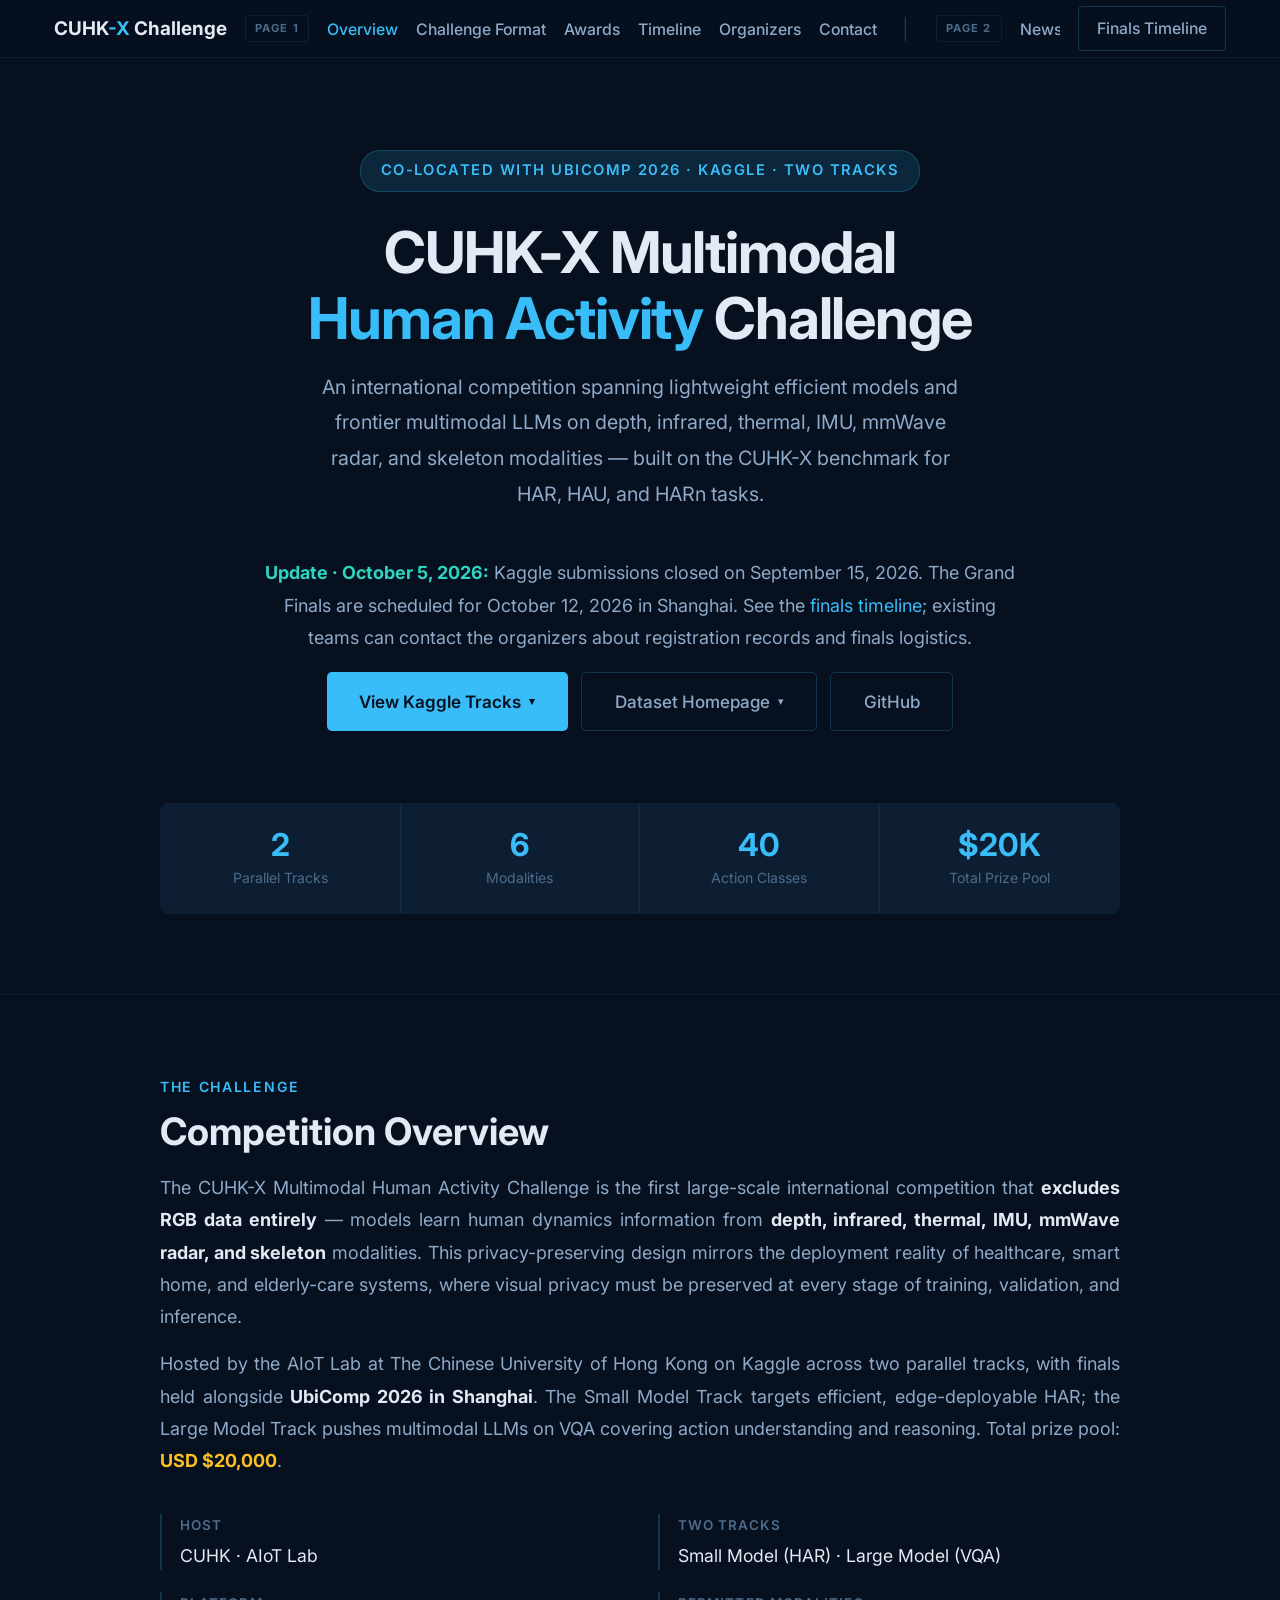
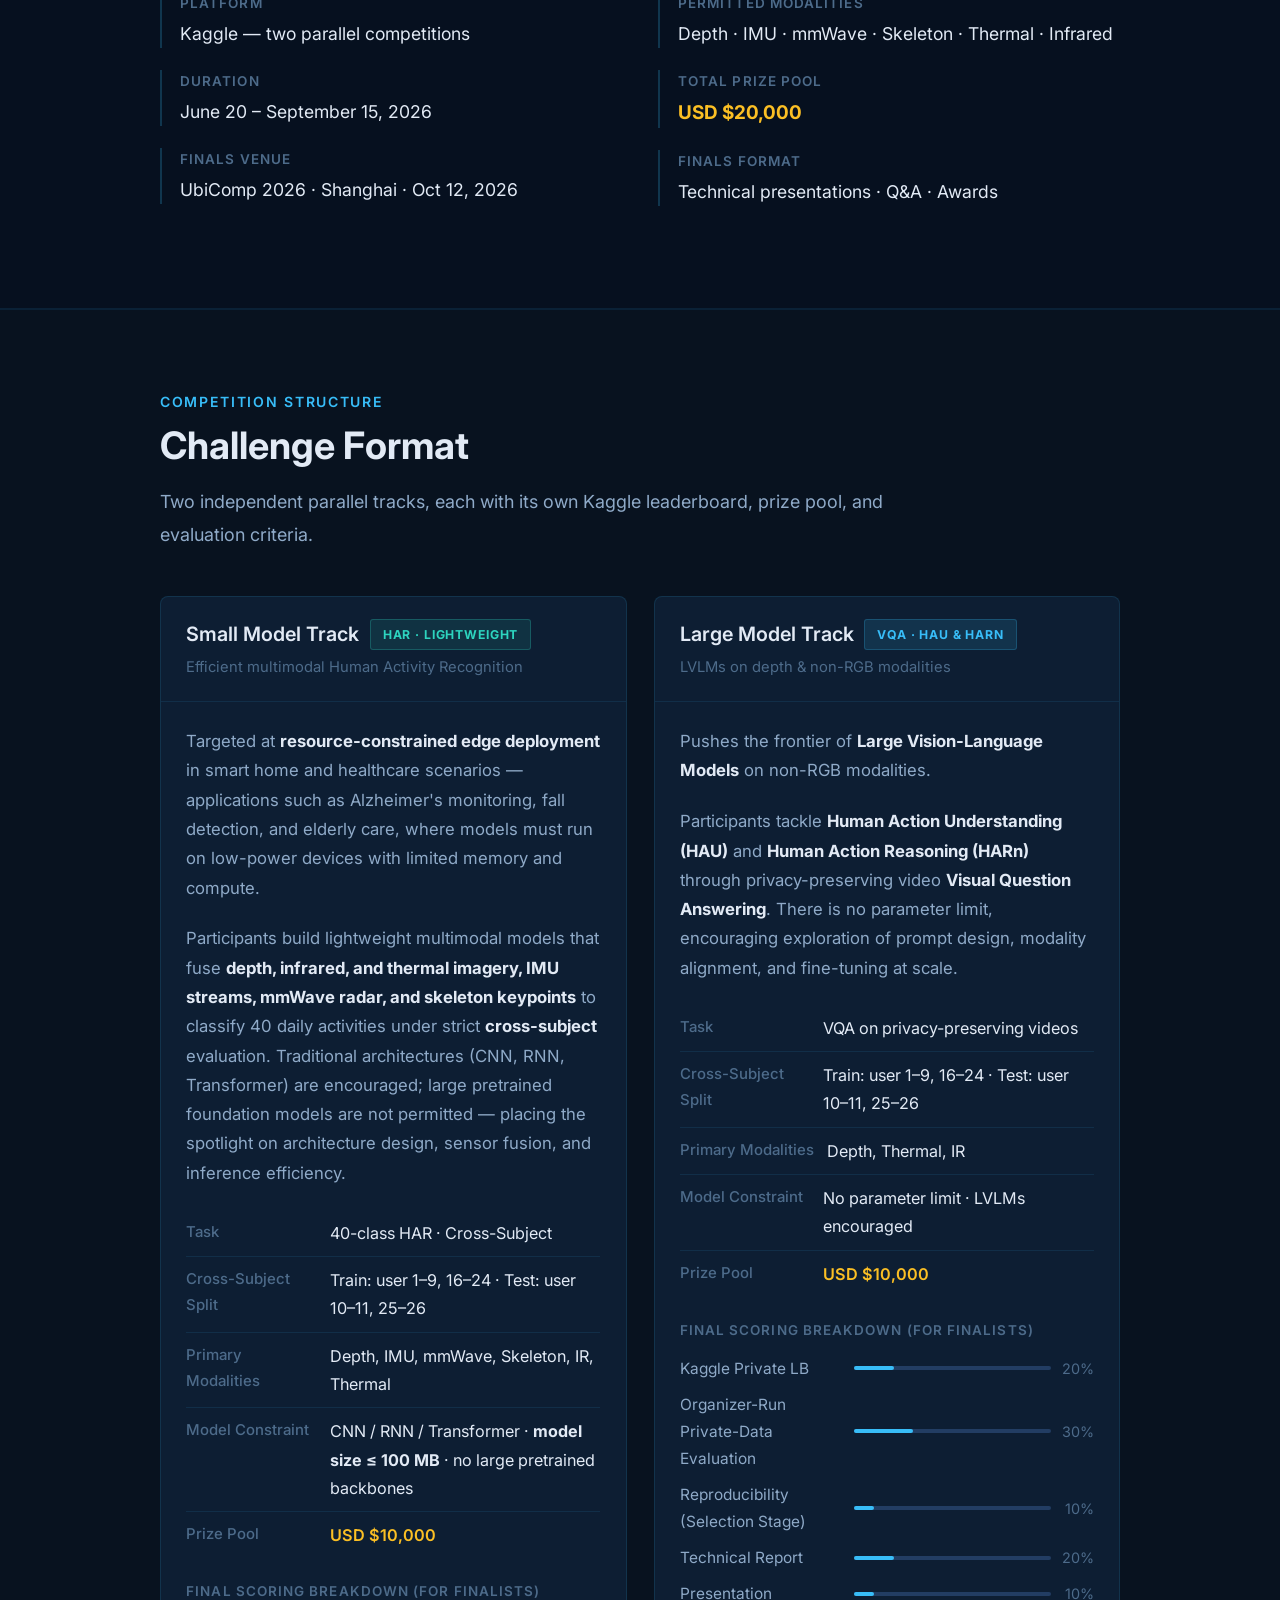
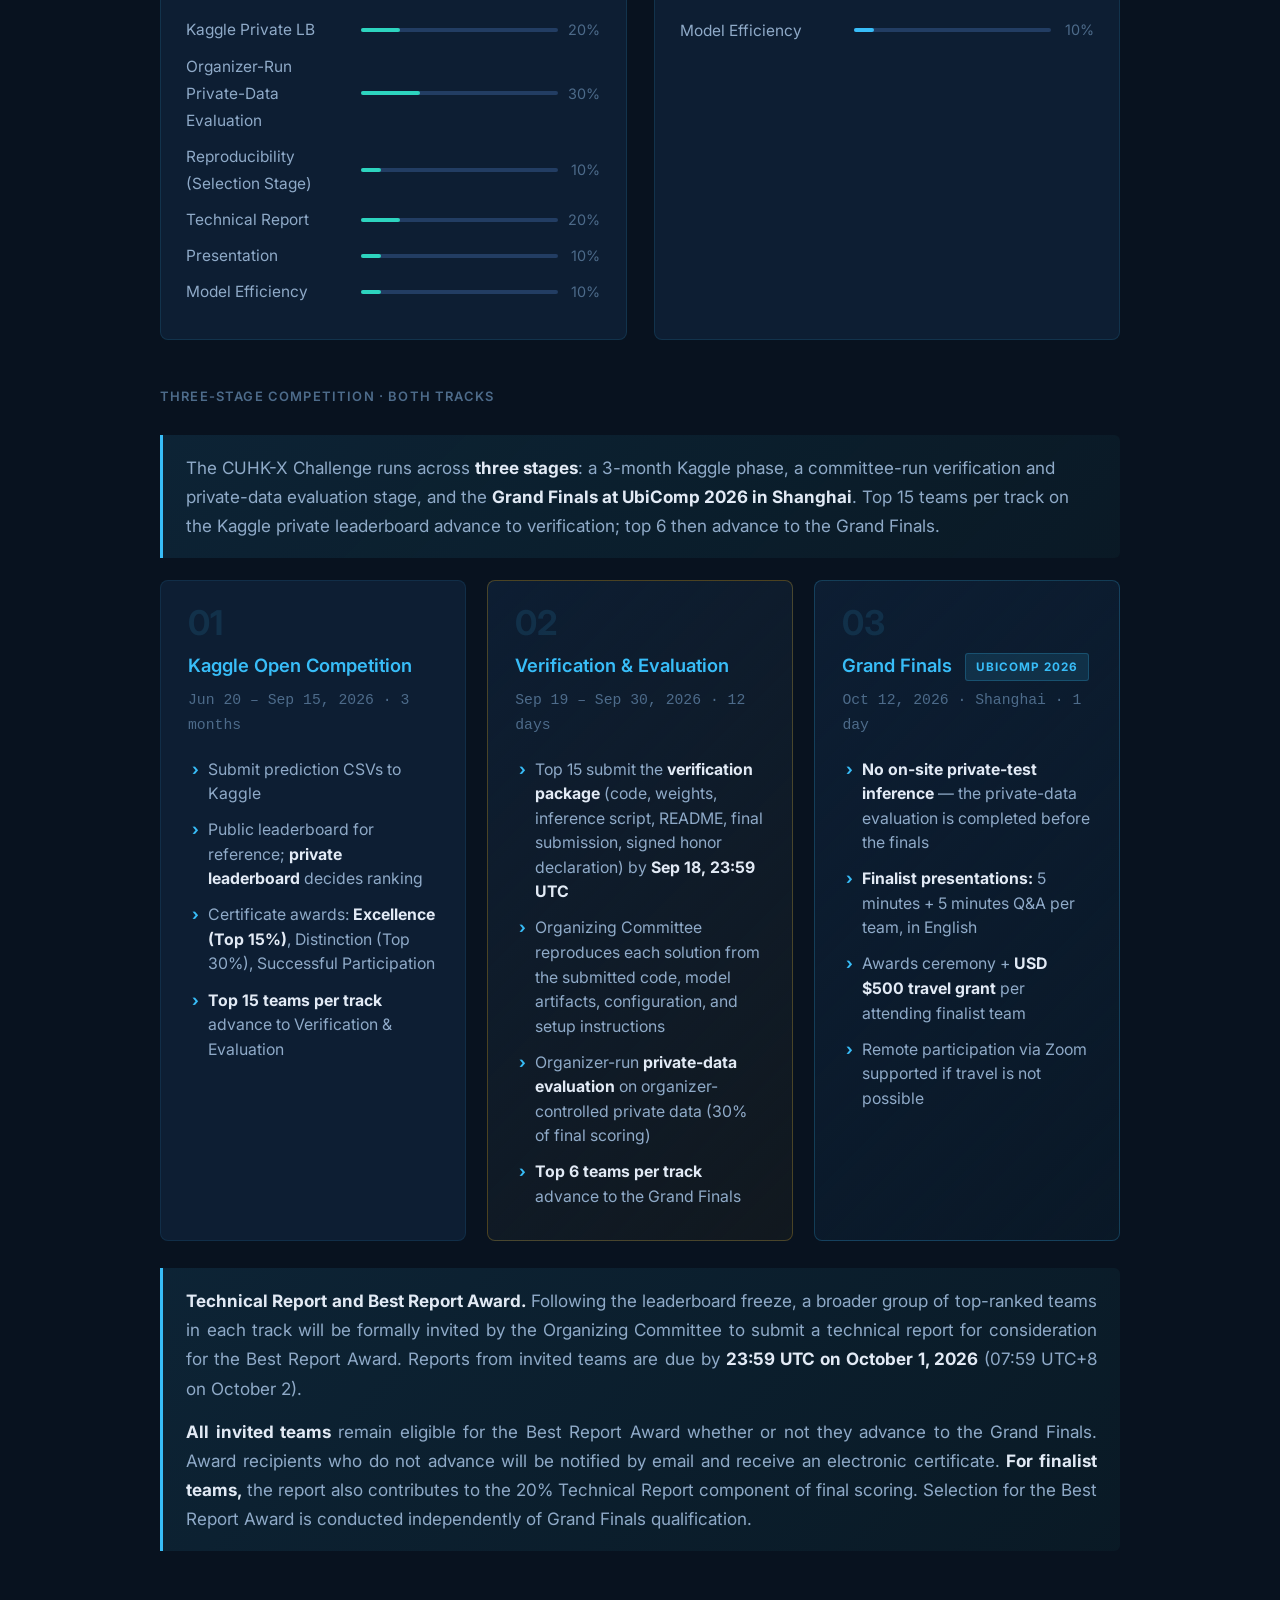
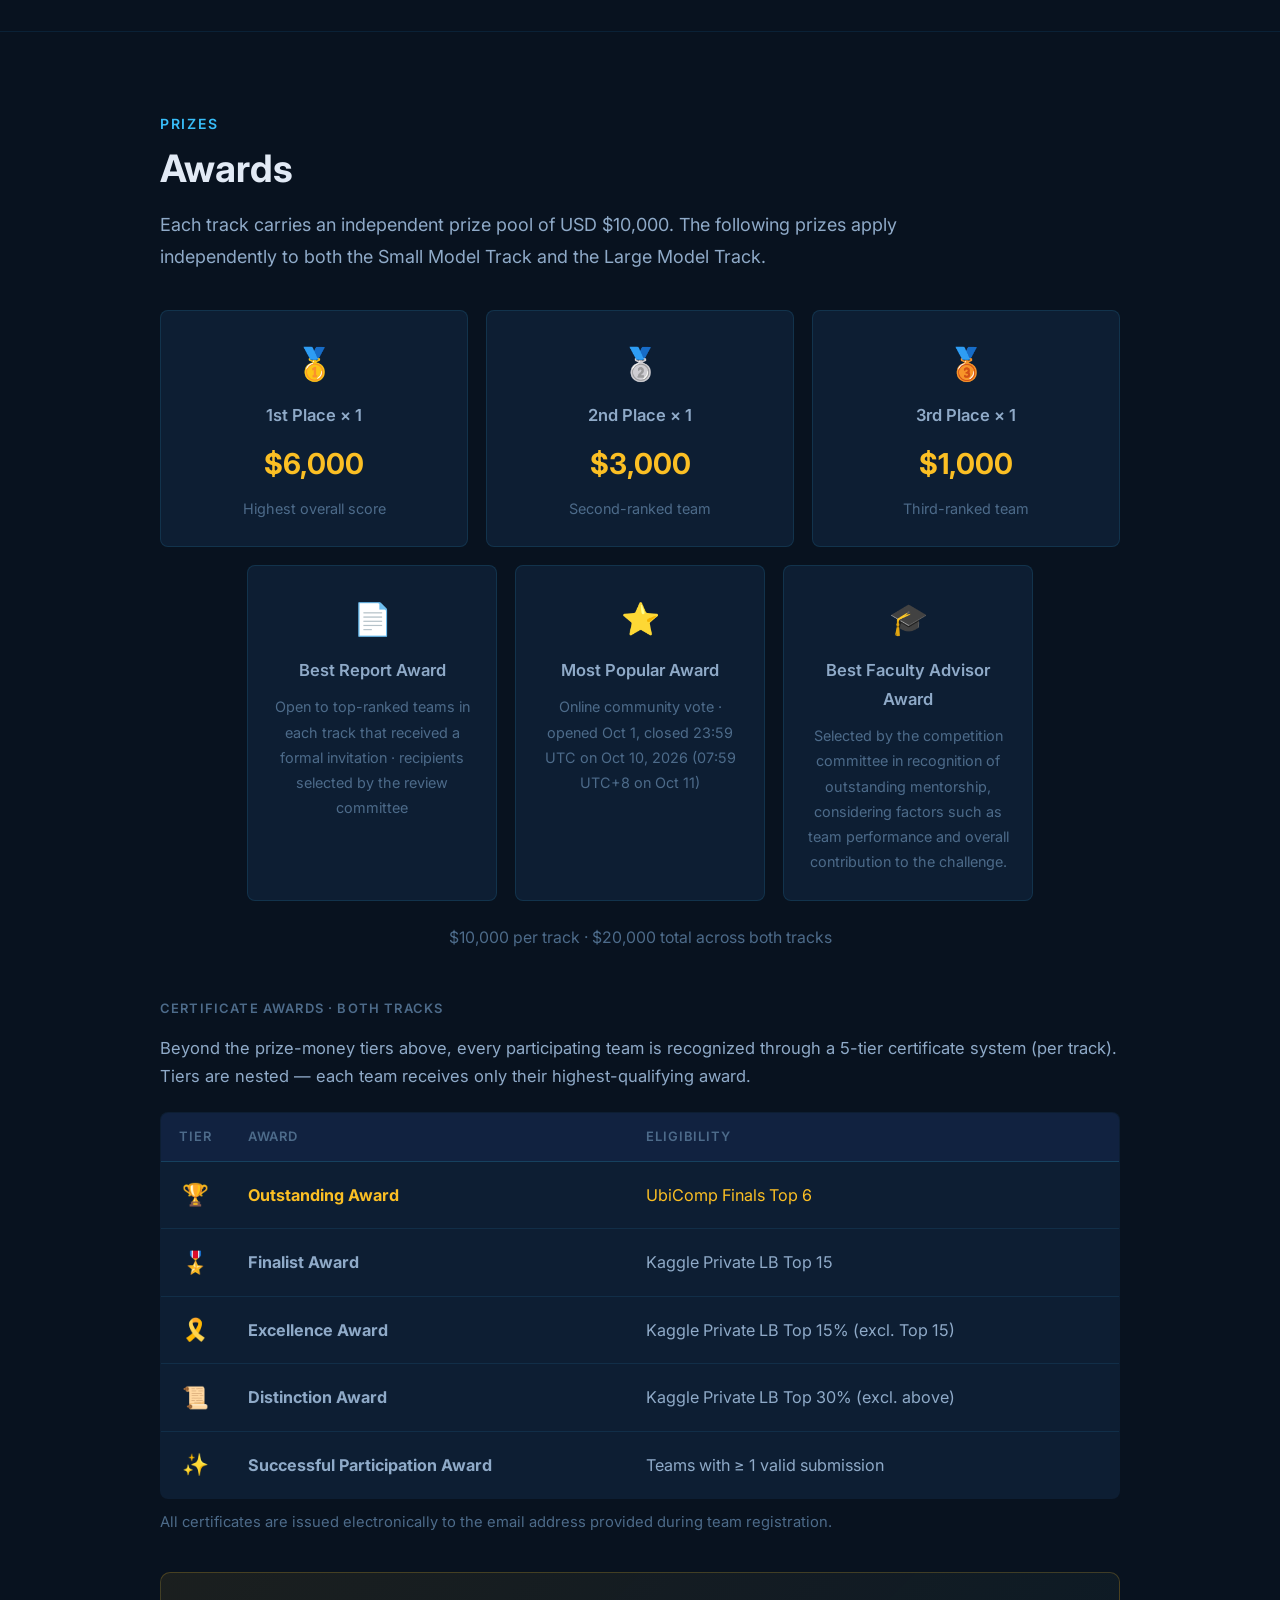
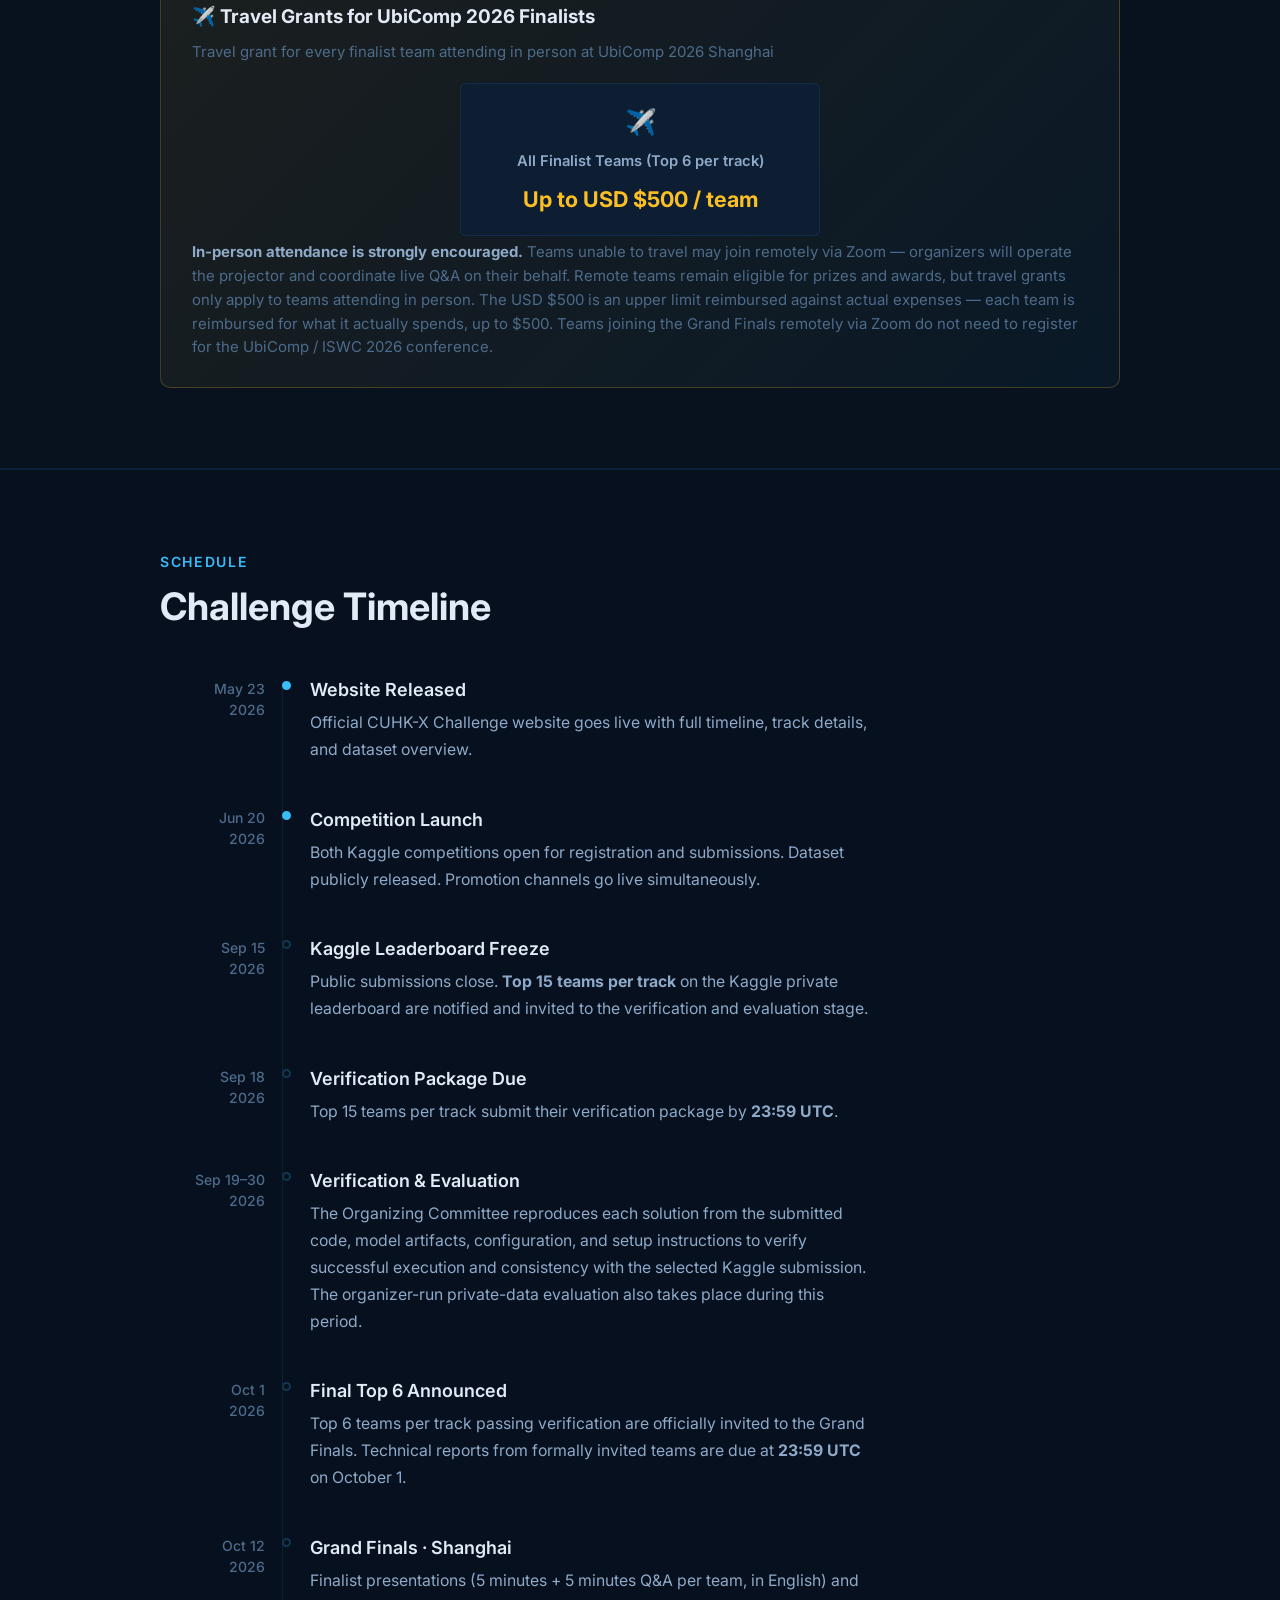
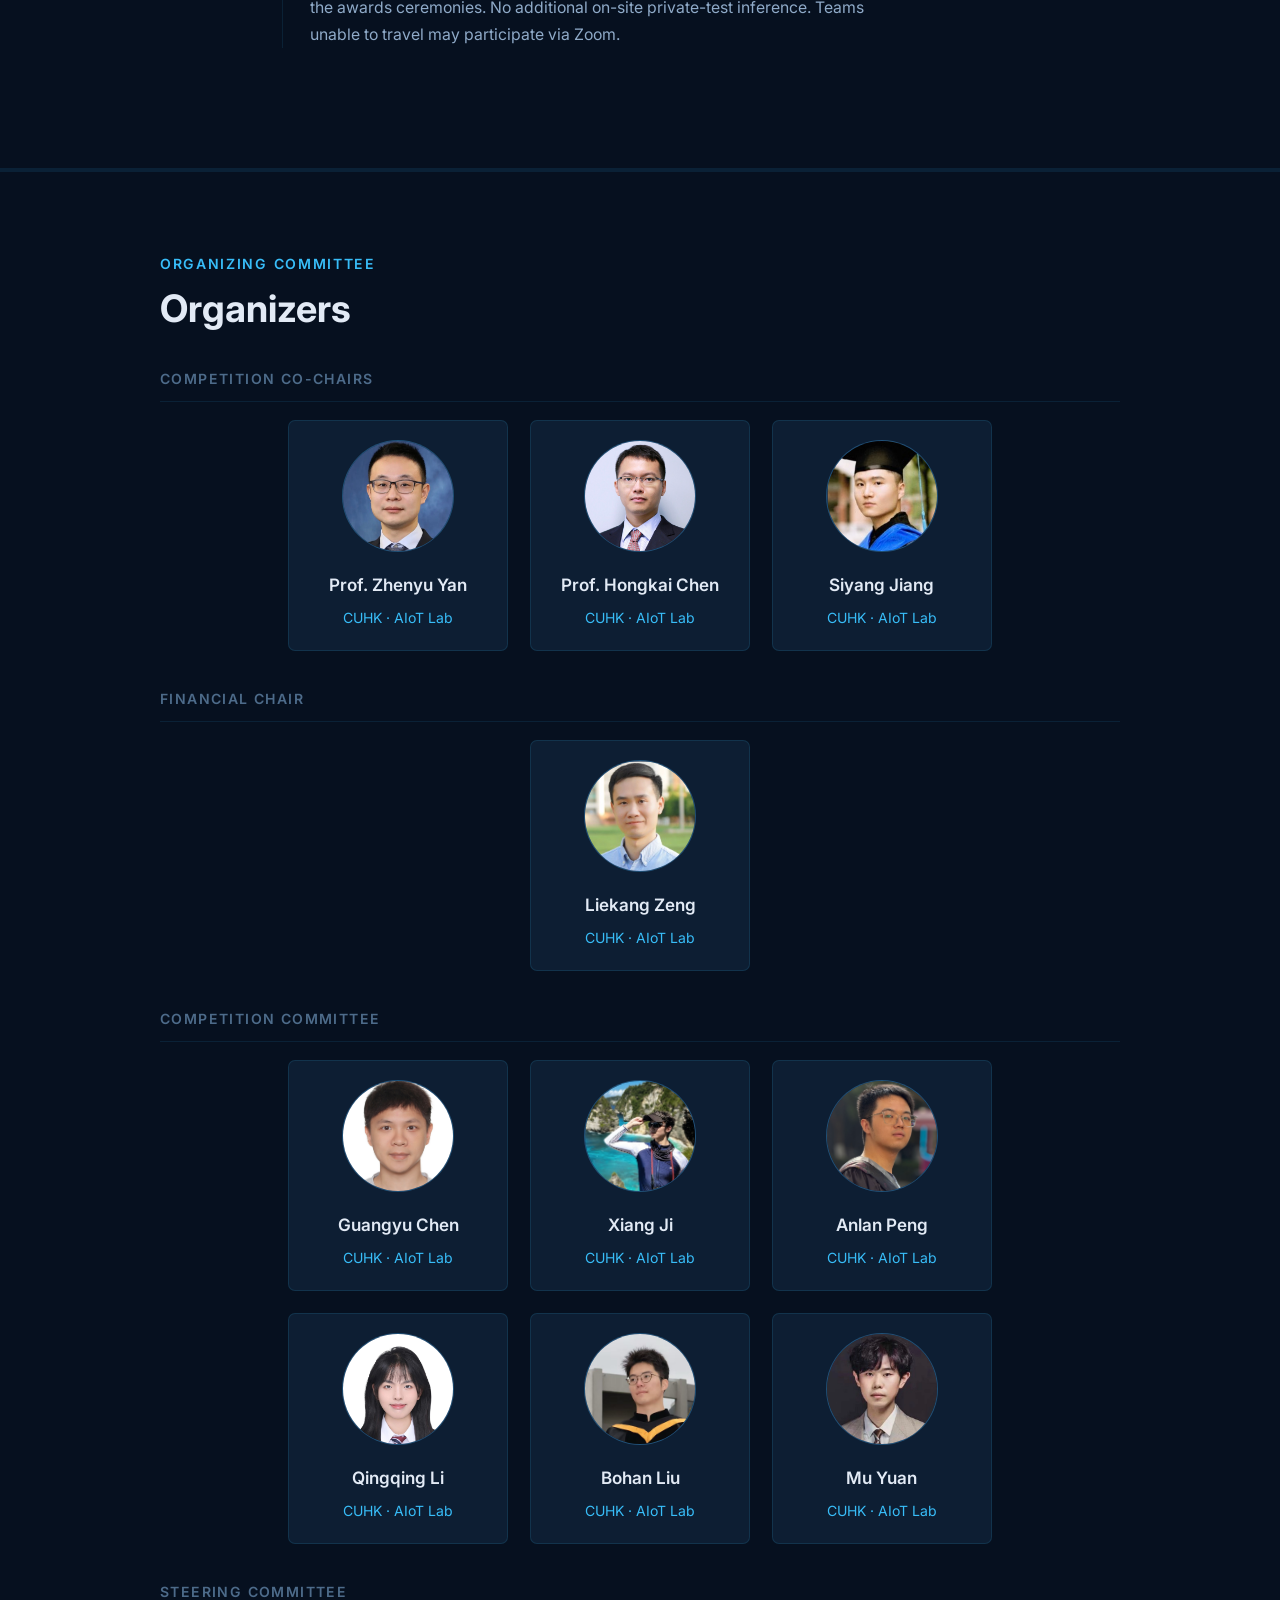
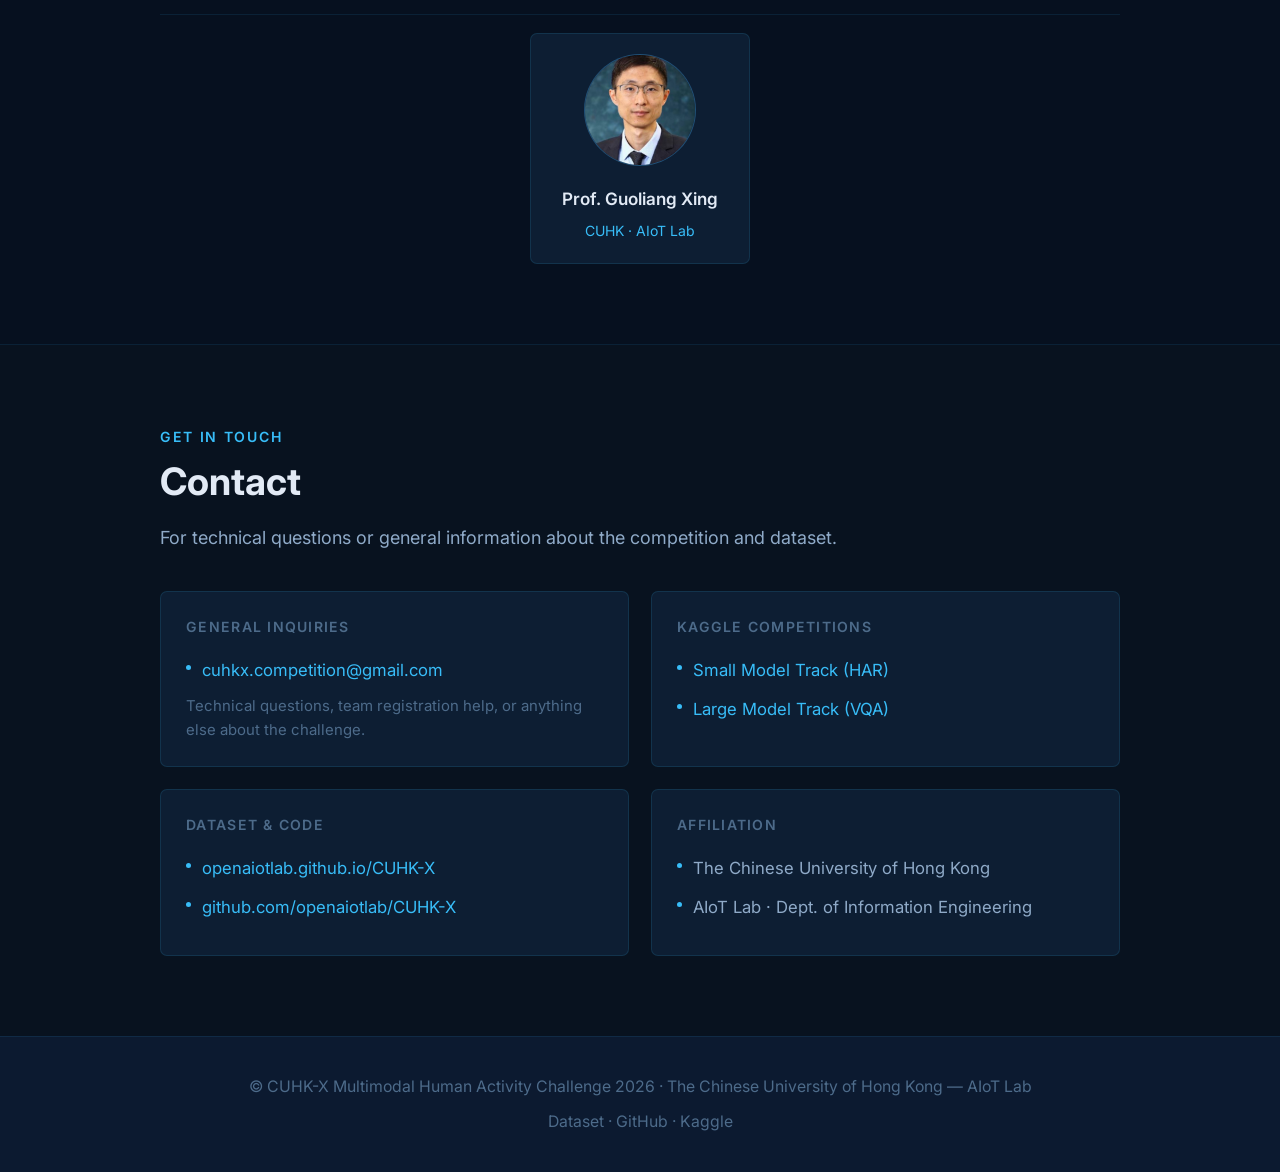
==== commit dcf4b66a: "Update special awards status and finals registration notes - Special award cards: completed wording " ====
--- a/index.html
+++ b/index.html
@@ -767,19 +767,16 @@
       <div class="award-card">
         <span class="award-medal">📄</span>
         <div class="award-place">Best Report Award</div>
-        <div class="award-amount" style="font-size:1rem;color:var(--text-secondary)">TBD</div>
-        <div class="award-note">Open to formally invited top-ranked teams in each track · selected by review committee</div>
+        <div class="award-note">Open to top-ranked teams in each track that received a formal invitation · recipients selected by the review committee</div>
       </div>
       <div class="award-card">
         <span class="award-medal">⭐</span>
         <div class="award-place">Most Popular Award</div>
-        <div class="award-amount" style="font-size:1rem;color:var(--text-secondary)">TBD</div>
-        <div class="award-note">Online community vote · Oct 1 – Oct 10, 2026 (closes 23:59 UTC)</div>
+        <div class="award-note">Online community vote · opened Oct 1, closed 23:59 UTC on Oct 10, 2026 (07:59 UTC+8 on Oct 11)</div>
       </div>
       <div class="award-card">
         <span class="award-medal">🎓</span>
         <div class="award-place">Best Faculty Advisor Award</div>
-        <div class="award-amount" style="font-size:1rem;color:var(--text-secondary)">TBD</div>
         <div class="award-note">Selected by the competition committee in recognition of outstanding mentorship, considering factors such as team performance and overall contribution to the challenge.</div>
       </div>
     </div>
@@ -837,7 +834,7 @@
           <div class="travel-amount">Up to USD $500 / team</div>
         </div>
       </div>
-      <p class="travel-note"><strong style="color:var(--text-secondary)">In-person attendance is strongly encouraged.</strong> Teams unable to travel may join remotely via Zoom — organizers will operate the projector and coordinate live Q&amp;A on their behalf. Remote teams remain eligible for prizes and awards, but travel grants only apply to teams attending in person. The USD $500 is an upper limit reimbursed against actual expenses — each team is reimbursed for what it actually spends, up to $500.</p>
+      <p class="travel-note"><strong style="color:var(--text-secondary)">In-person attendance is strongly encouraged.</strong> Teams unable to travel may join remotely via Zoom — organizers will operate the projector and coordinate live Q&amp;A on their behalf. Remote teams remain eligible for prizes and awards, but travel grants only apply to teams attending in person. The USD $500 is an upper limit reimbursed against actual expenses — each team is reimbursed for what it actually spends, up to $500. Teams joining the Grand Finals remotely via Zoom do not need to register for the UbiComp / ISWC 2026 conference.</p>
     </div>
   </div>
 </section>
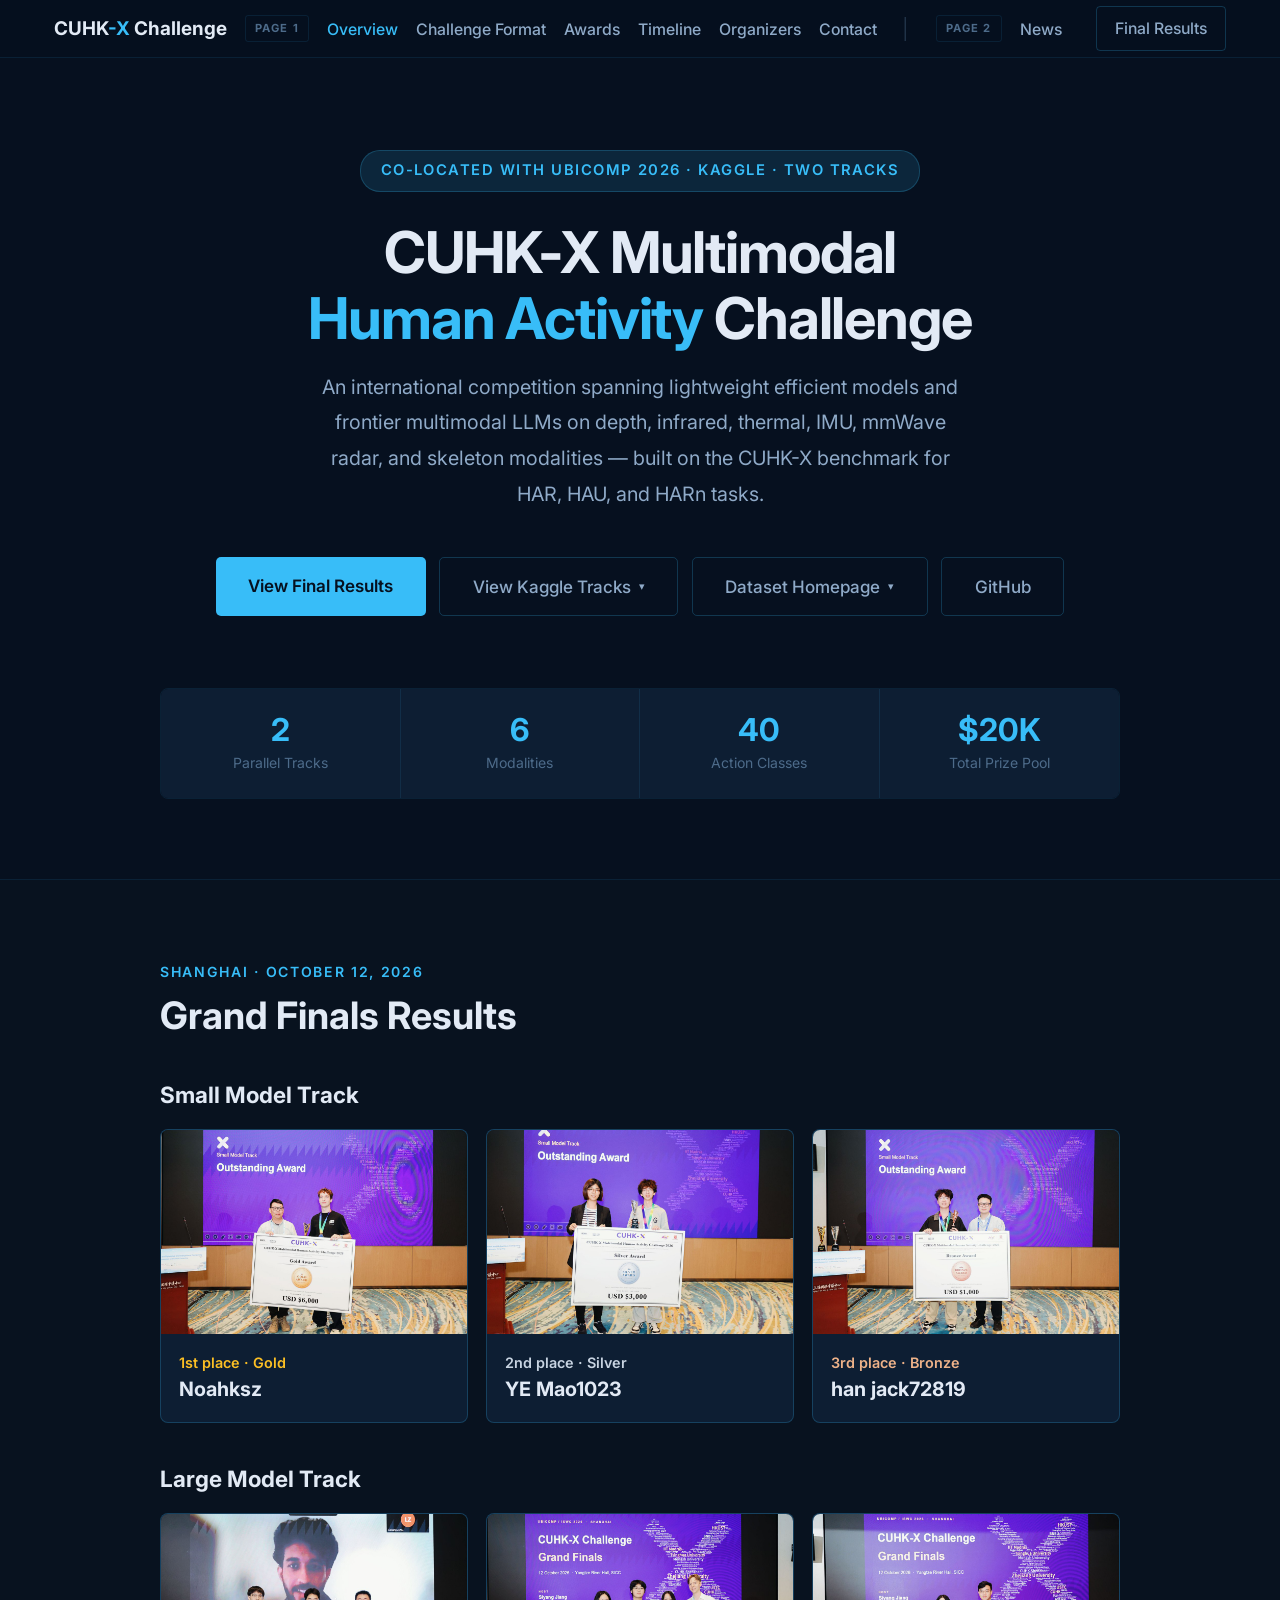
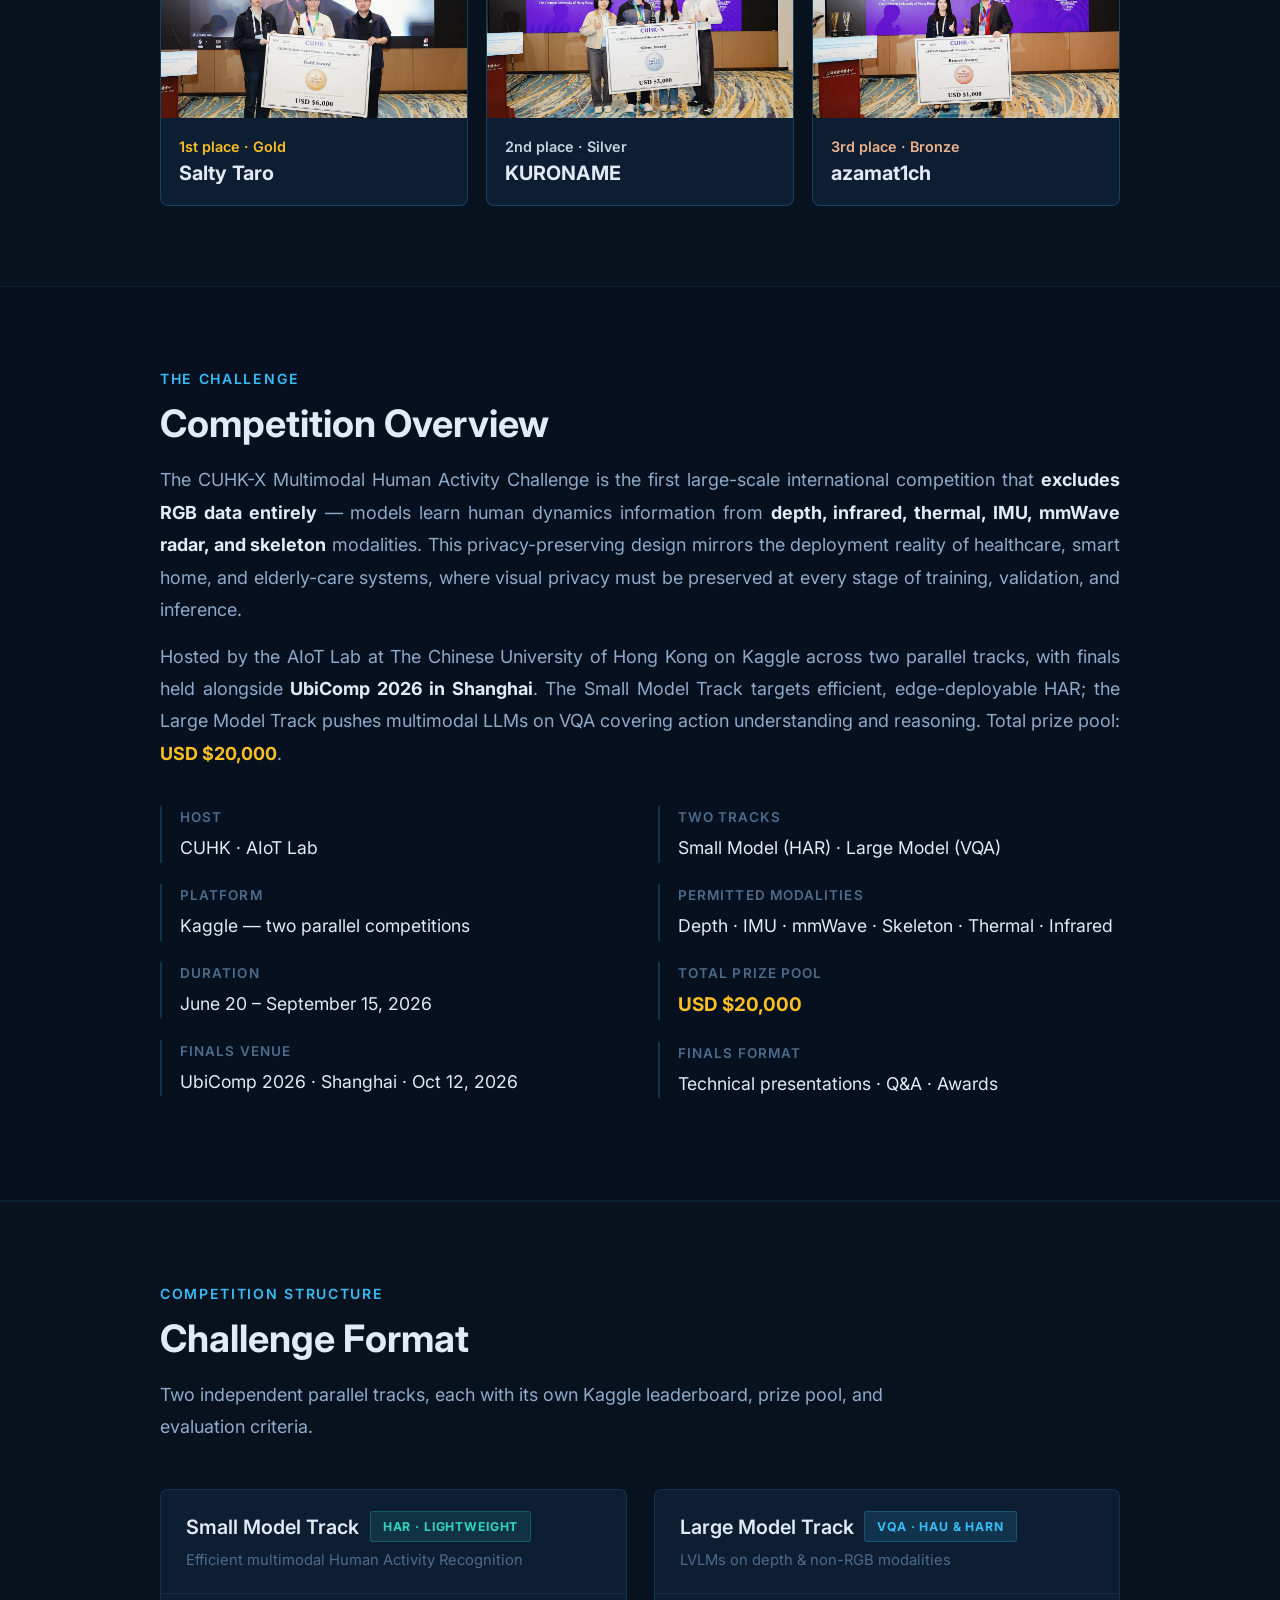
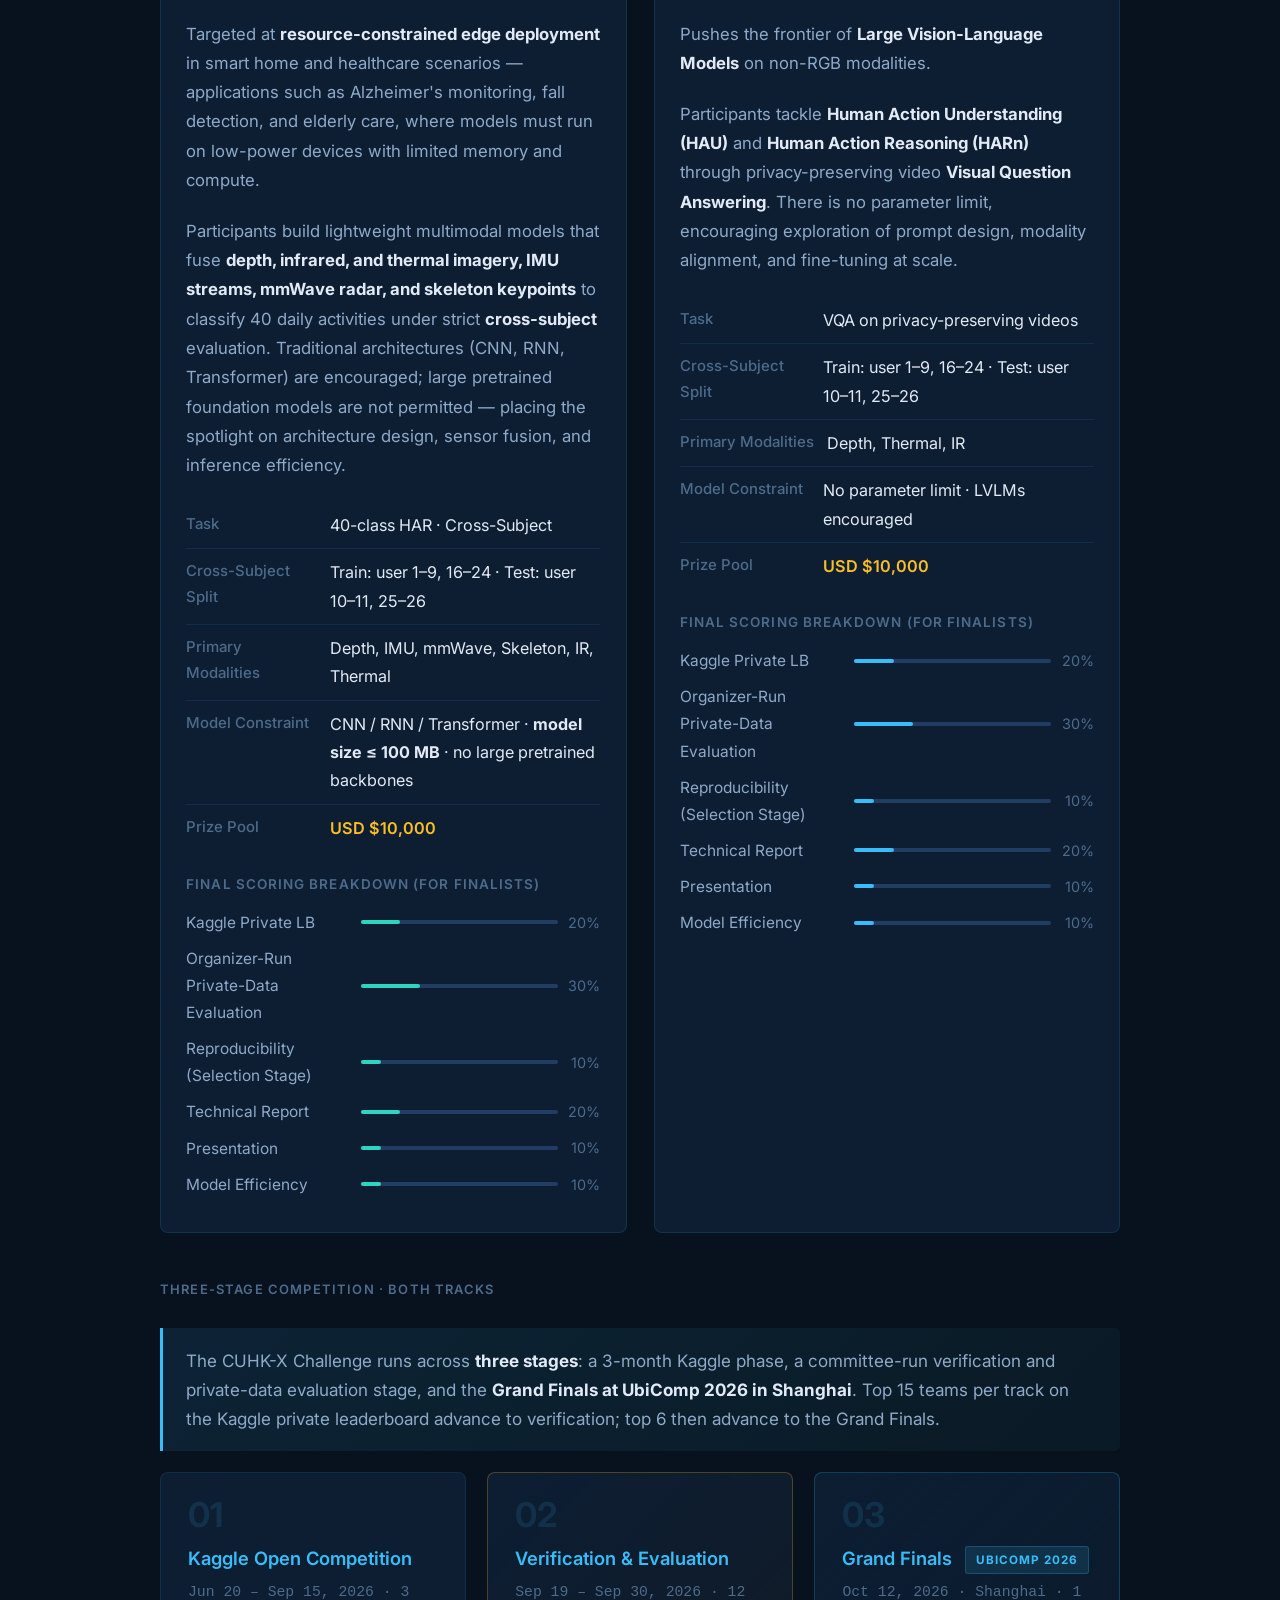
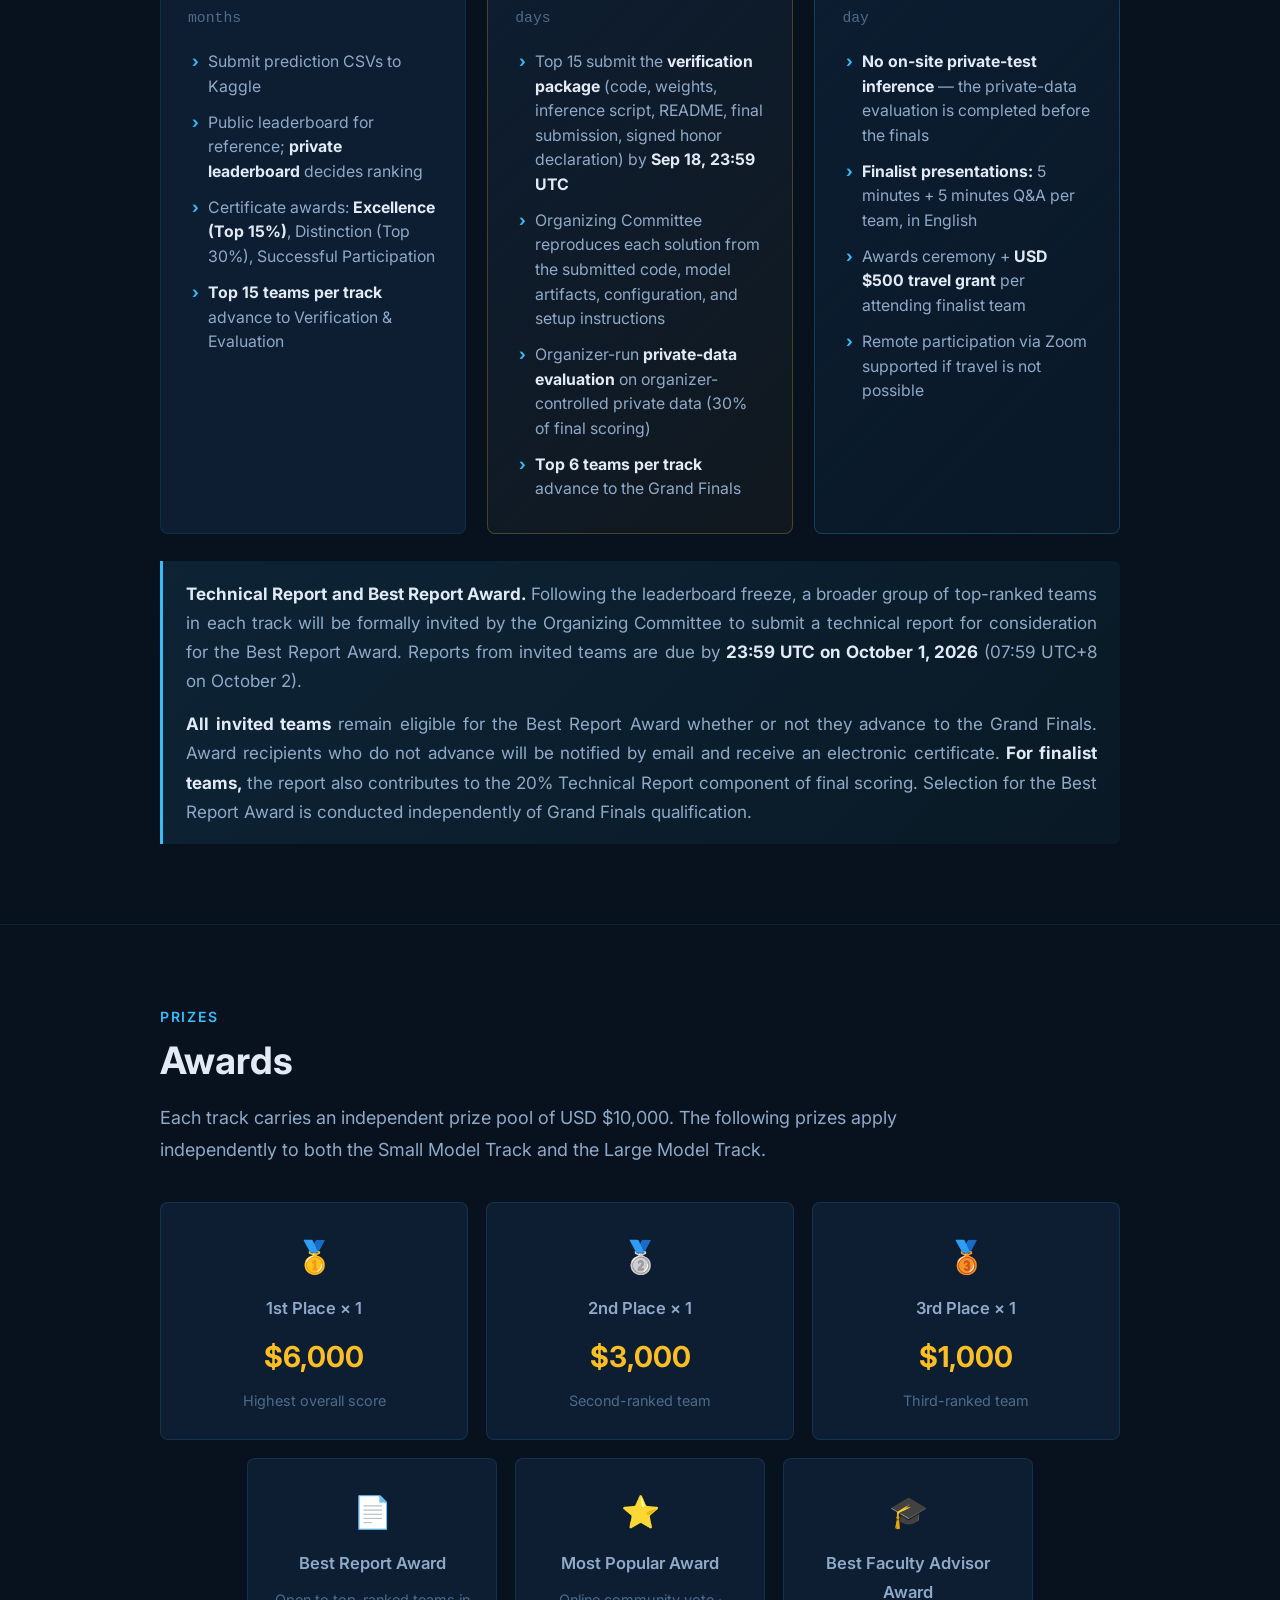
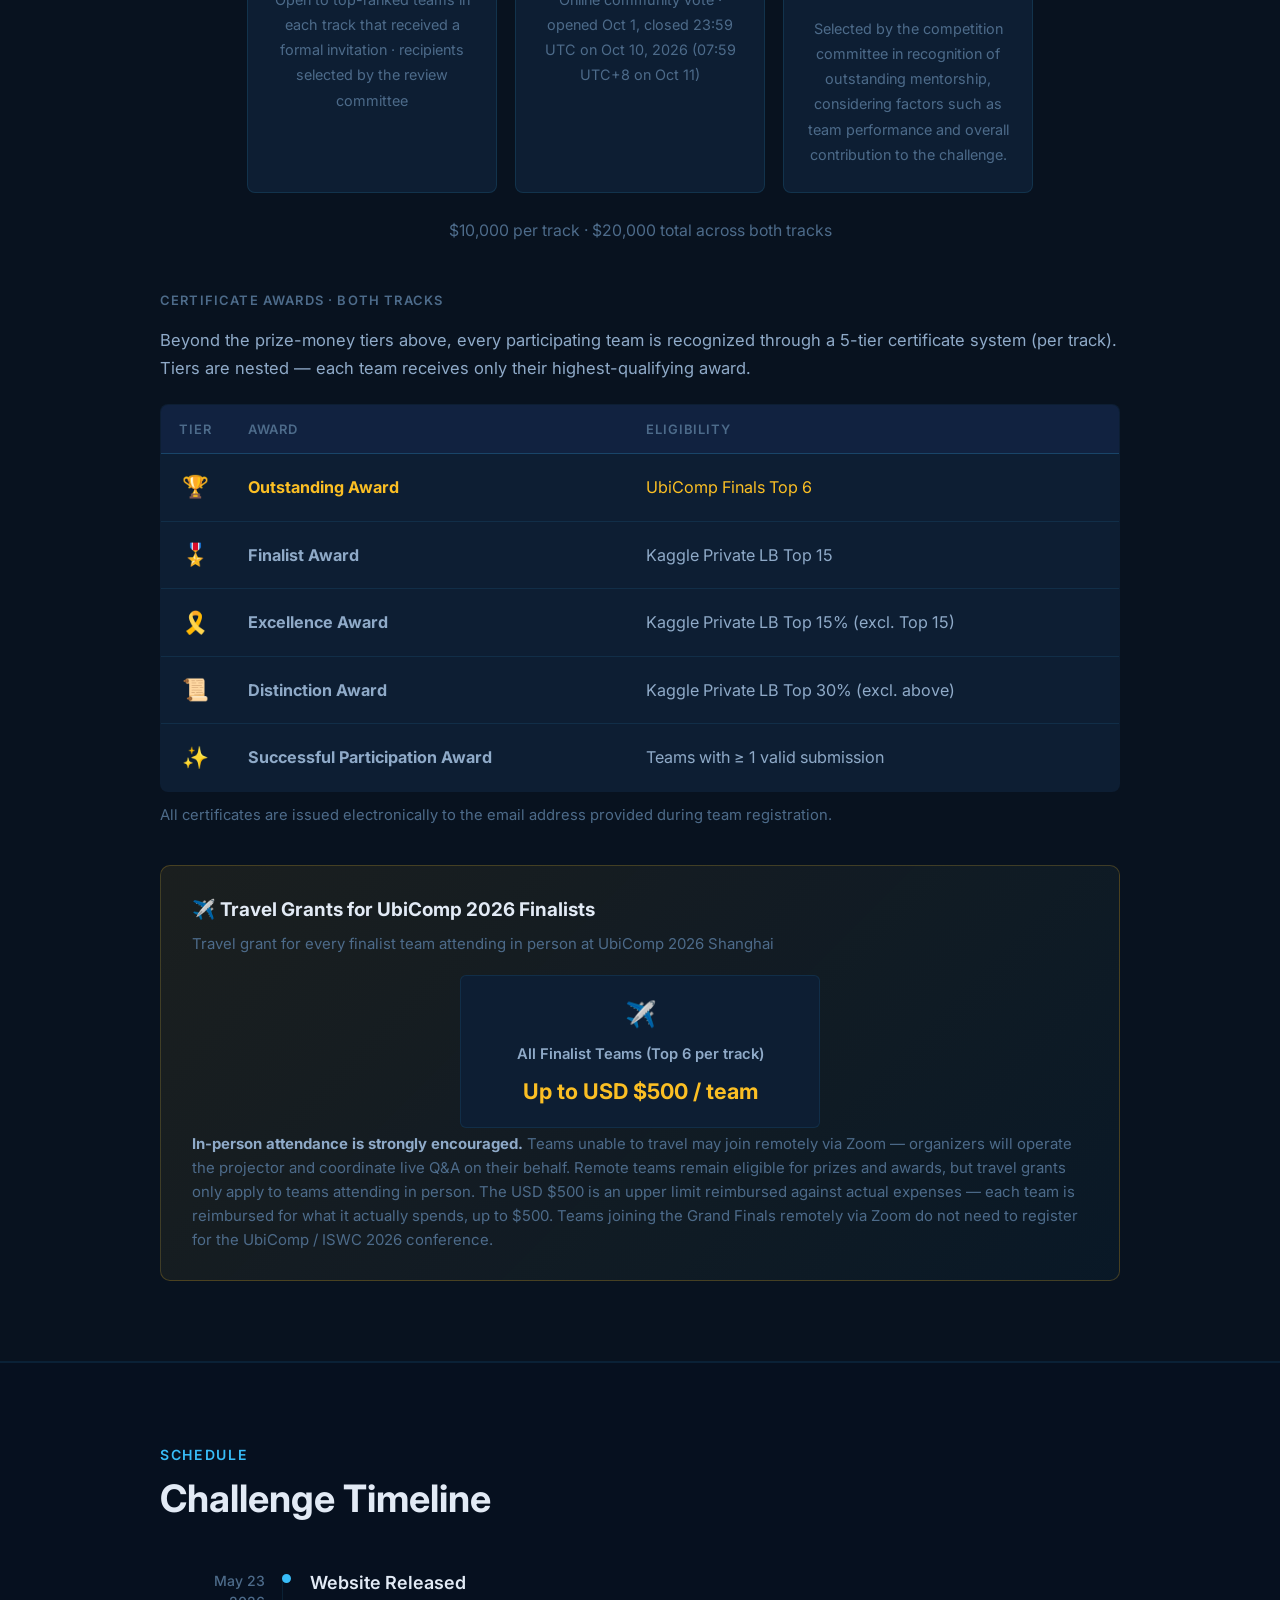
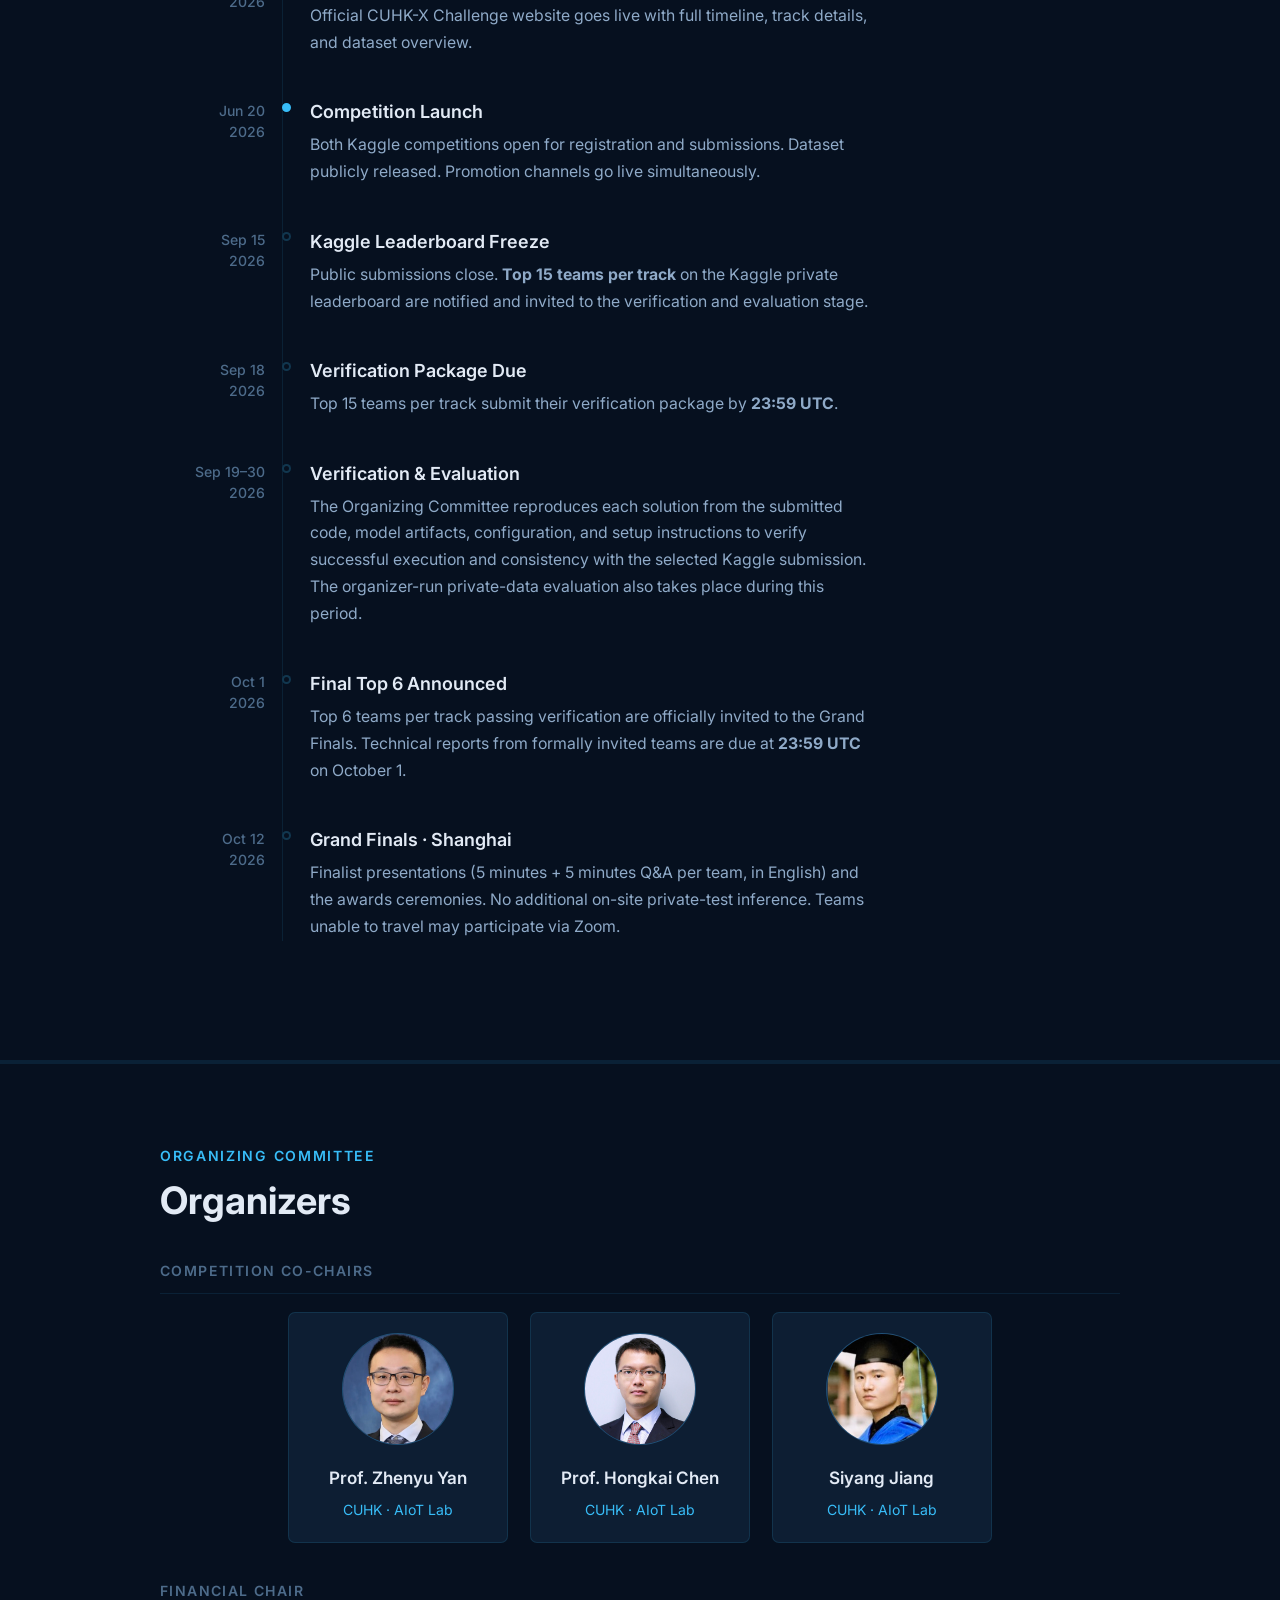
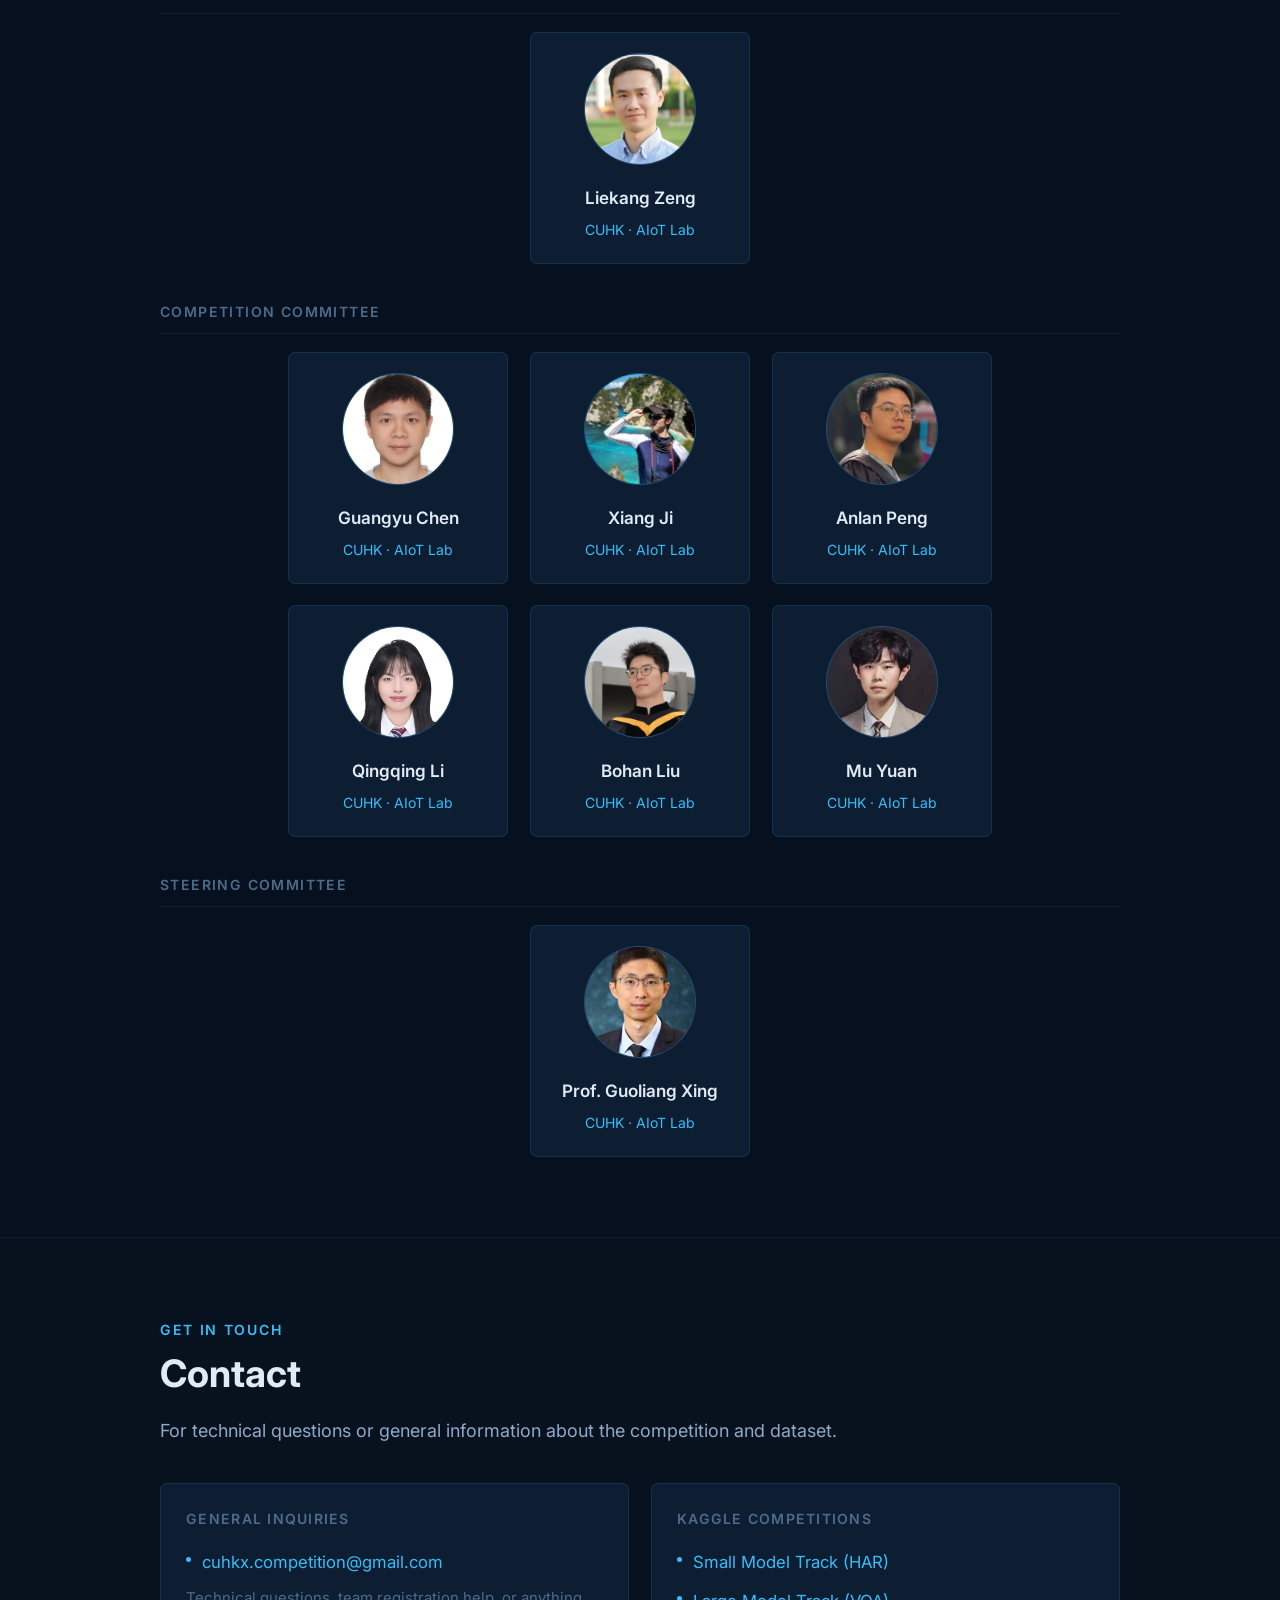
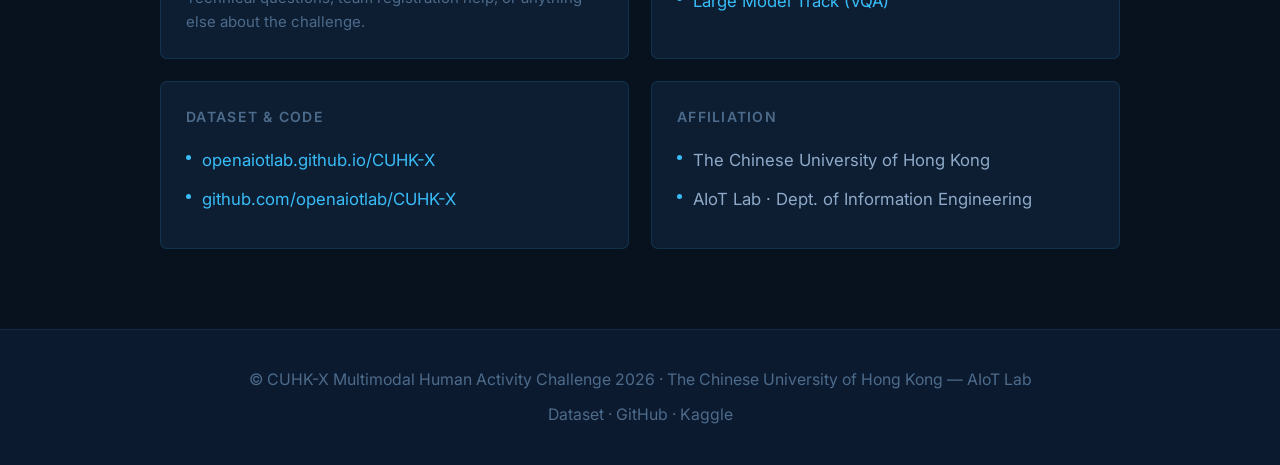
==== commit 2cdbee68: "Publish CUHK-X Grand Finals medalists and ceremony photos" ====
--- a/index.html
+++ b/index.html
@@ -80,6 +80,24 @@
   #overview .section-desc, #dataset .section-desc { max-width: none; text-align: justify; }
   .divider { height: 1px; background: var(--border); }
 
+  /* Grand Finals photo gallery */
+  #results { background: var(--section-alt); }
+  .results-track { margin-top: 2rem; }
+  .results-track h3 { margin-bottom: 0.85rem; font-size: 1.25rem; }
+  .results-podium { display: grid; grid-template-columns: repeat(3, minmax(0, 1fr)); gap: 1rem; }
+  .results-podium figure { border: 1px solid var(--border2); border-radius: 8px; background: var(--card-bg); }
+  .results-podium a { display: block; }
+  .results-podium img { display: block; width: 100%; height: auto; border-radius: 7px 7px 0 0; }
+  .results-podium figcaption { padding: 0.8rem 1rem 1rem; line-height: 1.45; }
+  .results-podium strong { display: block; font-size: 1.1rem; }
+  .result-place { font-size: 0.8rem; font-weight: 600; }
+  .result-place.gold { color: var(--amber); }
+  .result-place.silver { color: #c7d3e1; }
+  .result-place.bronze { color: #edb289; }
+  @media (max-width: 650px) {
+    .results-podium { grid-template-columns: 1fr; }
+  }
+
   /* HERO */
   #hero { padding-top: 150px; padding-bottom: 80px; text-align: center; }
   .hero-badge { display: inline-block; font-size: 0.82rem; font-weight: 600; letter-spacing: 0.1em; text-transform: uppercase; background: var(--cyan-dim); border: 1px solid var(--border2); padding: 0.4rem 1.1rem; border-radius: 20px; color: var(--cyan); margin-bottom: 1.5rem; }
@@ -489,7 +507,7 @@
     <li><a href="#dataset">Dataset Intro</a></li>
     <li><a href="#verification">Rules</a></li>
   </ul>
-  <a href="#timeline" class="nav-past">Finals Timeline</a>
+  <a href="#results" class="nav-past">Final Results</a>
 </nav>
 
 <!-- HERO -->
@@ -498,10 +516,10 @@
     <div class="hero-badge">Co-located with UbiComp 2026 · Kaggle · Two Tracks</div>
     <h1>CUHK-X Multimodal<br/><span>Human Activity</span> Challenge</h1>
     <p class="lead">An international competition spanning lightweight efficient models and frontier multimodal LLMs on depth, infrared, thermal, IMU, mmWave radar, and skeleton modalities — built on the CUHK-X benchmark for HAR, HAU, and HARn tasks.</p>
-    <p class="section-desc" style="margin:1rem auto;max-width:760px;"><strong style="color:var(--teal)">Update · October 5, 2026:</strong> Kaggle submissions closed on September 15, 2026. The Grand Finals are scheduled for October 12, 2026 in Shanghai. See the <a href="#timeline">finals timeline</a>; existing teams can contact the organizers about registration records and finals logistics.</p>
     <div class="hero-btns">
+      <a href="#results" class="btn-p">View Final Results</a>
       <div class="hero-dd">
-        <button type="button" class="btn-p hero-dd-toggle" aria-haspopup="true" aria-expanded="false">View Kaggle Tracks <span class="caret">▾</span></button>
+        <button type="button" class="btn-o hero-dd-toggle" aria-haspopup="true" aria-expanded="false">View Kaggle Tracks <span class="caret">▾</span></button>
         <div class="hero-dd-menu" role="menu">
           <a href="https://www.kaggle.com/competitions/cuhk-x-competition-small-model-track" role="menuitem" target="_blank" rel="noopener">Small Model Track<span class="dd-sub">Lightweight HAR</span></a>
           <a href="https://www.kaggle.com/competitions/cuhk-x-competition-large-model-track" role="menuitem" target="_blank" rel="noopener">Large Model Track<span class="dd-sub">VQA · HAU &amp; HARn</span></a>
@@ -533,6 +551,50 @@
 
 <div class="divider"></div>
 
+<!-- FINAL RESULTS -->
+<section id="results" data-page="1">
+  <div class="inner">
+    <span class="section-tag">Shanghai · October 12, 2026</span>
+    <h2 class="section-title">Grand Finals Results</h2>
+    <div class="results-track">
+      <h3>Small Model Track</h3>
+      <div class="results-podium">
+        <figure>
+          <a href="assets/results/small-gold.jpg"><img src="assets/results/small-gold.jpg" width="1200" height="800" loading="lazy" alt="Gold award presentation for Noahksz in the Small Model Track"></a>
+          <figcaption><span class="result-place gold">1st place · Gold</span><strong>Noahksz</strong></figcaption>
+        </figure>
+        <figure>
+          <a href="assets/results/small-silver.jpg"><img src="assets/results/small-silver.jpg" width="1200" height="800" loading="lazy" alt="Silver award presentation for YE Mao1023 in the Small Model Track"></a>
+          <figcaption><span class="result-place silver">2nd place · Silver</span><strong>YE Mao1023</strong></figcaption>
+        </figure>
+        <figure>
+          <a href="assets/results/small-bronze.jpg"><img src="assets/results/small-bronze.jpg" width="1200" height="800" loading="lazy" alt="Bronze award presentation for han jack72819 in the Small Model Track"></a>
+          <figcaption><span class="result-place bronze">3rd place · Bronze</span><strong>han jack72819</strong></figcaption>
+        </figure>
+      </div>
+    </div>
+    <div class="results-track">
+      <h3>Large Model Track</h3>
+      <div class="results-podium">
+        <figure>
+          <a href="assets/results/large-gold.jpg"><img src="assets/results/large-gold.jpg" width="1200" height="800" loading="lazy" alt="Gold award presentation for Salty Taro in the Large Model Track"></a>
+          <figcaption><span class="result-place gold">1st place · Gold</span><strong>Salty Taro</strong></figcaption>
+        </figure>
+        <figure>
+          <a href="assets/results/large-silver.jpg"><img src="assets/results/large-silver.jpg" width="1200" height="800" loading="lazy" alt="Silver award presentation for KURONAME in the Large Model Track"></a>
+          <figcaption><span class="result-place silver">2nd place · Silver</span><strong>KURONAME</strong></figcaption>
+        </figure>
+        <figure>
+          <a href="assets/results/large-bronze.jpg"><img src="assets/results/large-bronze.jpg" width="1200" height="800" loading="lazy" alt="Bronze award presentation for azamat1ch in the Large Model Track"></a>
+          <figcaption><span class="result-place bronze">3rd place · Bronze</span><strong>azamat1ch</strong></figcaption>
+        </figure>
+      </div>
+    </div>
+  </div>
+</section>
+
+<div class="divider"></div>
+
 <!-- OVERVIEW -->
 <section id="overview" data-page="1">
   <div class="inner">
@@ -594,6 +656,10 @@
     <span class="section-tag">Latest</span>
     <h2 class="section-title">News</h2>
     <div class="news-list">
+      <div class="news-item">
+        <div class="news-date">Oct 12, 2026</div>
+        <div><span class="news-tag green">Finals</span><span class="news-text">Noahksz won the Small Model Track and Salty Taro won the Large Model Track at UbiComp 2026 in Shanghai. <a href="#results">See all six medalists and ceremony photos →</a></span></div>
+      </div>
       <div class="news-item">
         <div class="news-date">Jul 14, 2026</div>
         <div><span class="news-tag green">Dataset</span><span class="news-text">Non-visual modalities for the Large Model track — IMU, skeleton, and radar data — are now uploaded and available for download.</span></div>
@@ -846,7 +912,7 @@
   <div class="inner">
     <span class="section-tag">Public Leaderboard Snapshot</span>
     <h2 class="section-title">Leaderboard</h2>
-    <p class="section-desc">Last published public leaderboard snapshot: top 6 teams per track. Automatic refreshes stop at the September 15, 2026 freeze to avoid publishing private leaderboard results. These public ranks are not the verified Grand Finals shortlist or the final competition standings.</p>
+    <p class="section-desc">This snapshot shows the top six teams per track on the public Kaggle leaderboard at the September 15 freeze. <a href="#results">See the Grand Finals results →</a></p>
 
     <div class="lb-tabs">
       <div class="lb-tab active" data-track="small">Small Model Track</div>
@@ -1707,7 +1773,7 @@
   // Map: section ID → which page (1 or 2)
   // Page 1 = main info; Page 2 = Leaderboard + Verification & Rules
   const PAGE_MAP = {
-    overview: 1, format: 1, awards: 1, timeline: 1, organizers: 1, contact: 1,
+    overview: 1, results: 1, format: 1, awards: 1, timeline: 1, organizers: 1, contact: 1,
     leaderboard: 2, news: 2, registration: 2, dataset: 2, verification: 2
   };
   const HOME = 'overview';
@@ -1750,7 +1816,7 @@
 
     // Update document title
     const titles = {
-      overview: 'Overview', news: 'News', format: 'Challenge Format',
+      overview: 'Overview', results: 'Grand Finals Results', news: 'News', format: 'Challenge Format',
       awards: 'Awards', verification: 'Rules & Verification',
       leaderboard: 'Leaderboard', timeline: 'Timeline',
       registration: 'Registration', dataset: 'Dataset Introduction',
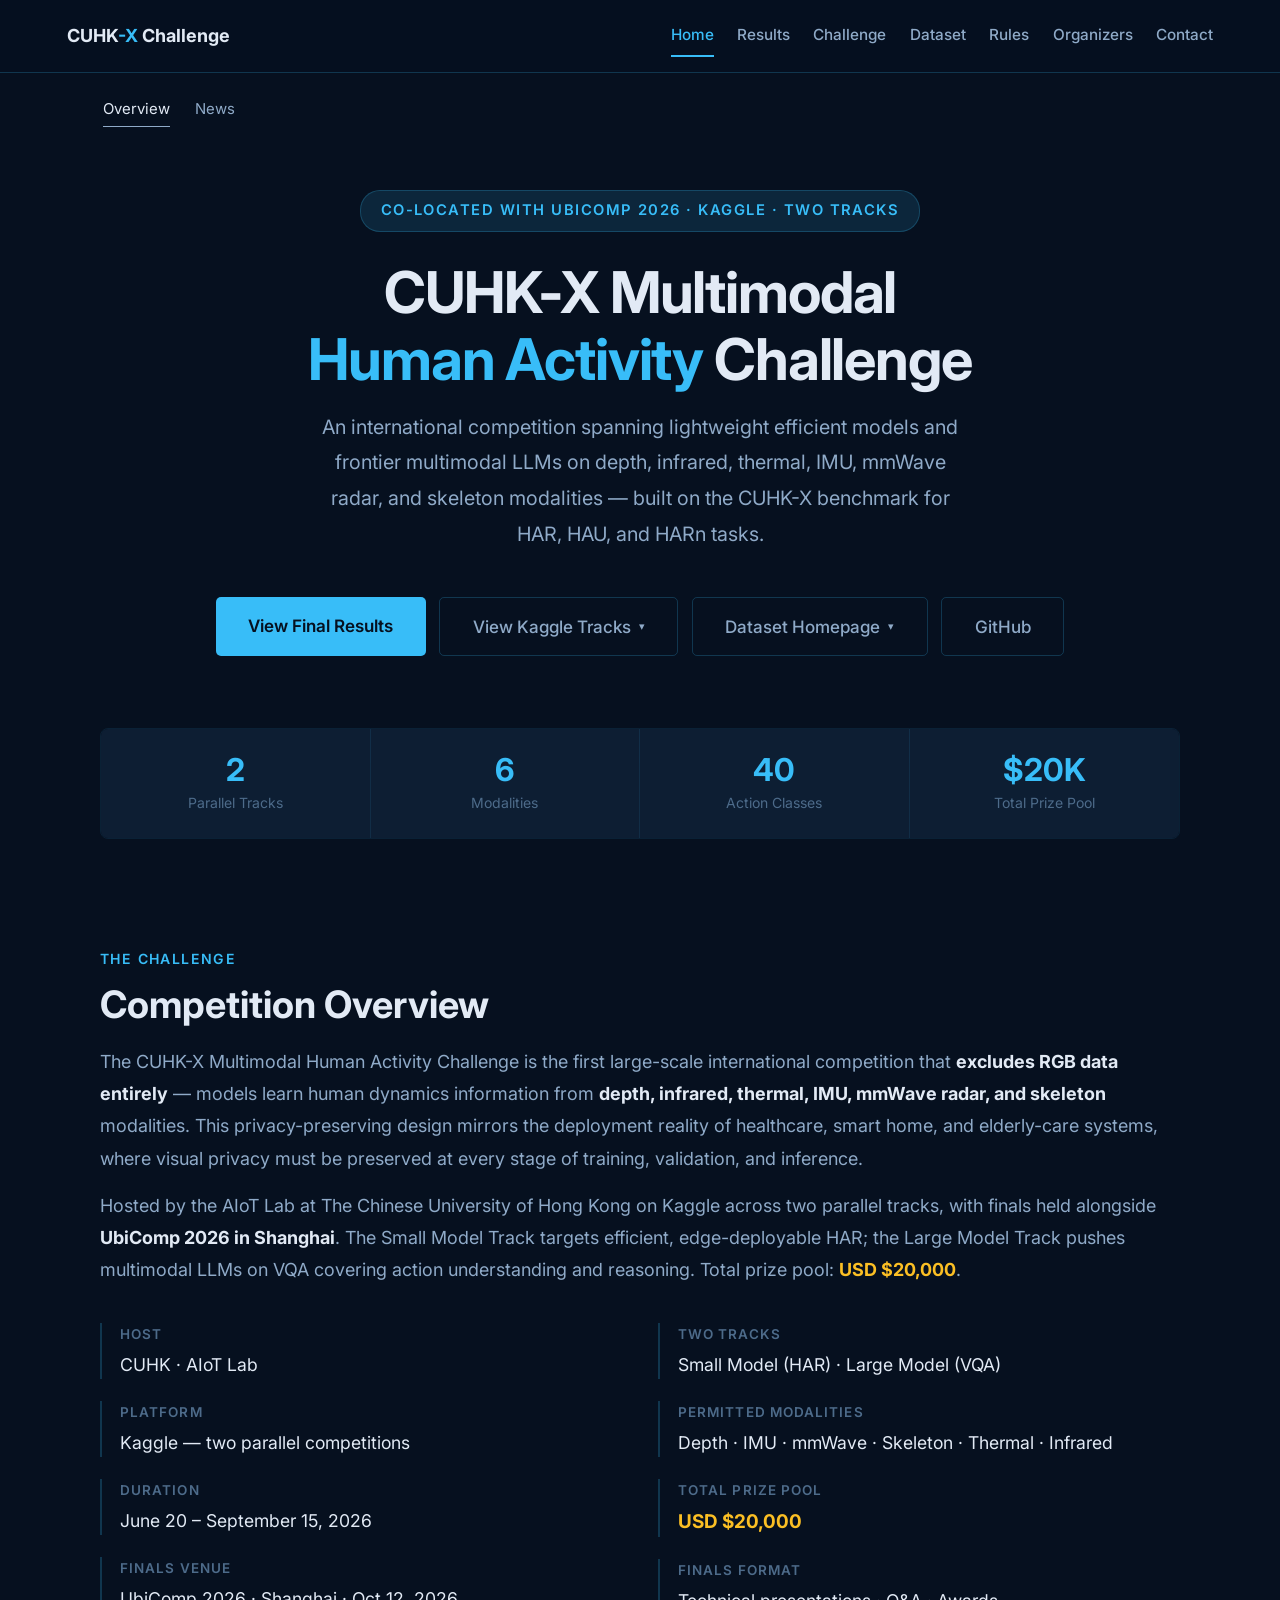
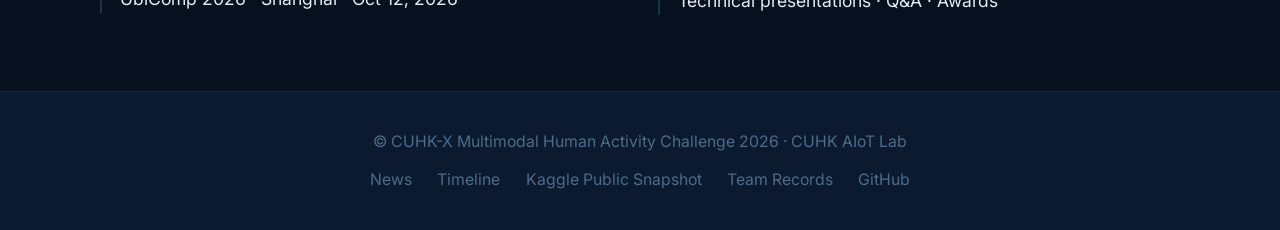
==== commit 41eeaddc: "Add winner affiliations and split challenge site into pages" ====
--- a/index.html
+++ b/index.html
@@ -4,11 +4,11 @@
 <meta charset="UTF-8"/>
 <meta name="viewport" content="width=device-width, initial-scale=1.0"/>
 <title>CUHK-X Multimodal Human Activity Challenge</title>
-<meta name="description" content="CUHK-X RGB-free multimodal challenge: six sensing modalities, two tracks, USD $20,000 in prizes, and Grand Finals on October 12, 2026 in Shanghai. Kaggle submissions are closed."/>
+<meta name="description" content="CUHK-X Multimodal Human Activity Challenge at UbiComp 2026. Explore the final results, two RGB-free competition tracks, dataset, and organizers."/>
 <link rel="canonical" href="https://openaiotlab.github.io/CUHK-X-Challenge/"/>
 <meta property="og:type" content="website"/>
 <meta property="og:title" content="CUHK-X Multimodal Human Activity Challenge"/>
-<meta property="og:description" content="Kaggle submissions are closed. Grand Finals: October 12, 2026, Shanghai. Two RGB-free tracks and USD $20,000 in prizes."/>
+<meta property="og:description" content="CUHK-X Multimodal Human Activity Challenge at UbiComp 2026. Explore the final results, two RGB-free competition tracks, dataset, and organizers."/>
 <meta property="og:url" content="https://openaiotlab.github.io/CUHK-X-Challenge/"/>
 <meta property="og:image" content="https://openaiotlab.github.io/CUHK-X-Challenge/assets/banner.png"/>
 <meta property="og:image:alt" content="CUHK-X Multimodal Human Activity Challenge"/>
@@ -16,508 +16,39 @@
 <link rel="preconnect" href="https://fonts.googleapis.com"/>
 <link rel="preconnect" href="https://fonts.gstatic.com" crossorigin/>
 <link href="https://fonts.googleapis.com/css2?family=Inter:wght@300;400;500;600;700&display=swap" rel="stylesheet"/>
-<style>
-  :root {
-    --navy: #06101f;
-    --navy2: #0c1a30;
-    --navy3: #112240;
-    --navy4: #1a3050;
-    --navy5: #223d63;
-    --cyan: #38bdf8;
-    --accent-primary: var(--cyan);  /* alias for Rule links (LICENSE / IP clauses) — matches site accent */
-    --cyan-dim: rgba(56,189,248,0.13);
-    --teal: #2dd4bf;
-    --teal-dim: rgba(45,212,191,0.11);
-    --amber: #fbbf24;
-    --red: #f87171;
-    --text-primary: #e2eaf5;
-    --text-secondary: #8faac8;
-    --text-muted: #4d6b8a;
-    --border: rgba(56,189,248,0.1);
-    --border2: rgba(56,189,248,0.22);
-    --section-alt: #08121f;
-    --card-bg: #0d1e33;
-    --card-border: rgba(56,189,248,0.13);
-  }
-  *, *::before, *::after { box-sizing: border-box; margin: 0; padding: 0; }
-  html { scroll-behavior: smooth; font-size: 18px; }
-  body {
-    background: var(--navy);
-    color: var(--text-primary);
-    font-family: 'Inter', -apple-system, BlinkMacSystemFont, 'Segoe UI', sans-serif;
-    font-size: 1rem;
-    line-height: 1.75;
-    -webkit-font-smoothing: antialiased;
-  }
-  a { color: var(--cyan); text-decoration: none; }
-  a:hover { opacity: 0.8; }
-
-  nav {
-    position: fixed; top: 0; left: 0; right: 0; z-index: 100;
-    background: rgba(6,16,31,0.96);
-    border-bottom: 1px solid var(--border);
-    padding: 0 3rem;
-    display: flex; align-items: center; justify-content: space-between;
-    height: 58px;
-    backdrop-filter: blur(12px);
-  }
-  .nav-logo { font-weight: 700; font-size: 1.05rem; color: var(--text-primary); white-space: nowrap; flex-shrink: 0; }
-  .nav-logo span { color: var(--cyan); }
-  .nav-links { display: flex; gap: 1rem; list-style: none; align-items: center; min-width: 0; overflow-x: auto; white-space: nowrap; margin: 0 1rem; }
-  .nav-links a { font-size: 0.88rem; font-weight: 500; color: var(--text-secondary); transition: color 0.15s; }
-  .nav-links a:hover { color: var(--text-primary); }
-  .nav-page-divider { color: var(--text-muted); opacity: 0.4; font-size: 1.1rem; user-select: none; padding: 0 0.3rem; }
-  .nav-page-label { font-size: 0.62rem; font-weight: 700; letter-spacing: 0.1em; text-transform: uppercase; color: var(--text-muted); padding: 0.18rem 0.5rem; border: 1px solid var(--border); border-radius: 3px; user-select: none; }
-  .nav-past { font-size: 0.88rem; border: 1px solid var(--border2); padding: 0.4rem 1rem; border-radius: 4px; color: var(--text-secondary); font-weight: 500; transition: all 0.15s; white-space: nowrap; flex-shrink: 0; }
-  .nav-past:hover { color: var(--cyan); border-color: var(--cyan); }
-
-  section { padding: 80px 3rem; }
-  .inner { max-width: 960px; margin: 0 auto; }
-  .section-tag { font-size: 0.78rem; font-weight: 600; letter-spacing: 0.12em; text-transform: uppercase; color: var(--cyan); margin-bottom: 0.5rem; display: block; }
-  h2.section-title { font-size: 2.1rem; font-weight: 700; line-height: 1.2; color: var(--text-primary); margin-bottom: 1rem; }
-  .section-desc { color: var(--text-secondary); max-width: 760px; font-size: 1rem; line-height: 1.8; }
-  /* Overview & Dataset intros span the full content width and justify, to align with the info grid below */
-  #overview .section-desc, #dataset .section-desc { max-width: none; text-align: justify; }
-  .divider { height: 1px; background: var(--border); }
-
-  /* Grand Finals photo gallery */
-  #results { background: var(--section-alt); }
-  .results-track { margin-top: 2rem; }
-  .results-track h3 { margin-bottom: 0.85rem; font-size: 1.25rem; }
-  .results-podium { display: grid; grid-template-columns: repeat(3, minmax(0, 1fr)); gap: 1rem; }
-  .results-podium figure { border: 1px solid var(--border2); border-radius: 8px; background: var(--card-bg); }
-  .results-podium a { display: block; }
-  .results-podium img { display: block; width: 100%; height: auto; border-radius: 7px 7px 0 0; }
-  .results-podium figcaption { padding: 0.8rem 1rem 1rem; line-height: 1.45; }
-  .results-podium strong { display: block; font-size: 1.1rem; }
-  .result-place { font-size: 0.8rem; font-weight: 600; }
-  .result-place.gold { color: var(--amber); }
-  .result-place.silver { color: #c7d3e1; }
-  .result-place.bronze { color: #edb289; }
-  @media (max-width: 650px) {
-    .results-podium { grid-template-columns: 1fr; }
-  }
-
-  /* HERO */
-  #hero { padding-top: 150px; padding-bottom: 80px; text-align: center; }
-  .hero-badge { display: inline-block; font-size: 0.82rem; font-weight: 600; letter-spacing: 0.1em; text-transform: uppercase; background: var(--cyan-dim); border: 1px solid var(--border2); padding: 0.4rem 1.1rem; border-radius: 20px; color: var(--cyan); margin-bottom: 1.5rem; }
-  #hero h1 { font-size: clamp(2.2rem, 4.5vw, 3.4rem); font-weight: 700; line-height: 1.15; color: var(--text-primary); margin-bottom: 1rem; letter-spacing: -0.02em; }
-  #hero h1 span { color: var(--cyan); }
-  #hero .lead { font-size: 1.1rem; color: var(--text-secondary); max-width: 660px; margin: 0 auto 2.5rem; line-height: 1.8; }
-  .hero-btns { display: flex; gap: 0.75rem; justify-content: center; flex-wrap: wrap; }
-  .btn-p { background: var(--cyan); color: #06101f; font-weight: 600; font-size: 0.95rem; padding: 0.75rem 1.8rem; border-radius: 5px; transition: opacity 0.15s; }
-  .btn-p:hover { opacity: 0.85; }
-  .btn-o { border: 1px solid var(--border2); color: var(--text-secondary); font-size: 0.95rem; padding: 0.75rem 1.8rem; border-radius: 5px; transition: all 0.15s; font-weight: 500; }
-  .btn-o:hover { border-color: var(--cyan); color: var(--cyan); }
-  /* Hero dropdowns (Kaggle tracks / dataset mirrors) */
-  .hero-dd { position: relative; display: inline-flex; }
-  .hero-dd-toggle { cursor: pointer; font-family: inherit; display: inline-flex; align-items: center; gap: 0.45rem; }
-  .btn-p.hero-dd-toggle { border: none; }
-  .btn-o.hero-dd-toggle { background: transparent; }
-  .hero-dd-toggle .caret { font-size: 0.65em; line-height: 1; transition: transform 0.18s; }
-  .hero-dd.open .hero-dd-toggle .caret { transform: rotate(180deg); }
-  .hero-dd-menu { position: absolute; top: calc(100% + 0.55rem); left: 50%; transform: translateX(-50%) translateY(-6px); min-width: 250px; max-width: calc(100vw - 2rem); background: var(--card-bg); border: 1px solid var(--border2); border-radius: 10px; padding: 0.4rem; box-shadow: 0 18px 44px rgba(0,0,0,0.5); display: flex; flex-direction: column; gap: 0.15rem; z-index: 60; max-height: min(72vh, 440px); overflow-y: auto; opacity: 0; visibility: hidden; pointer-events: none; transition: opacity 0.15s, transform 0.15s; text-align: left; }
-  .hero-dd.open .hero-dd-menu { opacity: 1; visibility: visible; pointer-events: auto; transform: translateX(-50%) translateY(0); }
-  .hero-dd-menu a { display: flex; flex-direction: column; gap: 0.12rem; padding: 0.6rem 0.85rem; border-radius: 6px; color: var(--text-primary); font-weight: 600; font-size: 0.92rem; transition: background 0.12s, color 0.12s; }
-  .hero-dd-menu a:hover { background: var(--cyan-dim); color: var(--cyan); }
-  .hero-dd-menu .dd-sub { font-size: 0.72rem; font-weight: 500; color: var(--text-muted); letter-spacing: 0.01em; }
-  .hero-dd-menu a:hover .dd-sub { color: var(--cyan); }
-  .hero-dd-menu .dd-section { font-size: 0.66rem; font-weight: 700; text-transform: uppercase; letter-spacing: 0.09em; color: var(--text-muted); padding: 0.55rem 0.85rem 0.3rem; }
-  .hero-dd-menu .dd-section ~ .dd-section { border-top: 1px solid var(--border); margin-top: 0.25rem; }
-  .hero-stats { display: grid; grid-template-columns: repeat(4,1fr); gap: 0; margin-top: 4rem; border: 1px solid var(--border); border-radius: 8px; overflow: hidden; }
-  .hero-stat { background: var(--card-bg); padding: 1.4rem 0.5rem; text-align: center; border-right: 1px solid var(--border); }
-  .hero-stat:last-child { border-right: none; }
-  .hero-stat .val { font-size: 1.75rem; font-weight: 700; color: var(--cyan); line-height: 1; }
-  .hero-stat .lbl { font-size: 0.78rem; color: var(--text-muted); margin-top: 0.4rem; line-height: 1.4; }
-
-  /* NEWS */
-  #news { background: var(--section-alt); }
-  .news-list { margin-top: 2rem; }
-  .news-item { display: flex; gap: 2rem; padding: 1rem 0; border-bottom: 1px solid var(--border); align-items: flex-start; }
-  .news-item:last-child { border-bottom: none; }
-  .news-date { font-size: 0.8rem; color: var(--text-muted); min-width: 85px; padding-top: 0.15rem; font-weight: 500; }
-  .news-tag { font-size: 0.72rem; font-weight: 600; text-transform: uppercase; letter-spacing: 0.07em; background: var(--cyan-dim); color: var(--cyan); padding: 0.15rem 0.6rem; border-radius: 3px; margin-right: 0.6rem; }
-  .news-tag.green { background: var(--teal-dim); color: var(--teal); }
-  .news-text { font-size: 0.95rem; color: var(--text-secondary); line-height: 1.65; }
-
-  /* OVERVIEW & DATASET */
-  #overview { background: var(--navy); }
-  #dataset { background: var(--navy); }
-  .ov-cols { display: grid; grid-template-columns: 1fr 1fr; gap: 2rem; margin-top: 2rem; }
-  .no-rgb-callout { background: linear-gradient(135deg, rgba(248,113,113,0.09), rgba(56,189,248,0.05)); border: 1px solid rgba(248,113,113,0.28); border-radius: 8px; padding: 1.3rem 1.6rem; margin-top: 1.8rem; margin-bottom: 0.5rem; }
-  .callout-head { display: flex; align-items: center; gap: 0.65rem; margin-bottom: 0.6rem; }
-  .callout-icon { font-size: 1.4rem; color: var(--red); font-weight: 700; line-height: 1; }
-  .callout-title { font-size: 1rem; font-weight: 700; color: var(--text-primary); letter-spacing: 0.01em; }
-  .no-rgb-callout p { font-size: 0.95rem; color: var(--text-secondary); line-height: 1.75; }
-  .tag-excluded { background: rgba(248,113,113,0.08); border: 1px solid rgba(248,113,113,0.25); color: var(--red); text-decoration: line-through; opacity: 0.85; }
-  .info-block { border-left: 2px solid var(--border2); padding-left: 1rem; margin-bottom: 1.2rem; }
-  .info-block dt { font-size: 0.75rem; font-weight: 600; text-transform: uppercase; letter-spacing: 0.08em; color: var(--text-muted); margin-bottom: 0.25rem; }
-  .info-block dd { font-size: 0.98rem; color: var(--text-primary); line-height: 1.6; }
-  .split-card { margin-top: 1.5rem; background: var(--card-bg); border: 1px solid var(--card-border); border-radius: 8px; padding: 1.2rem 1.5rem; }
-  .split-card h4 { font-size: 0.85rem; font-weight: 600; color: var(--text-secondary); margin-bottom: 1rem; }
-  .split-row { display: flex; gap: 1rem; }
-  .split-item { flex: 1; text-align: center; padding: 1rem 0.5rem; background: var(--navy3); border-radius: 6px; }
-  .split-item .sv { font-size: 1.7rem; font-weight: 700; color: var(--cyan); }
-  .split-item .sl { font-size: 0.8rem; color: var(--text-muted); margin-top: 0.25rem; }
-  .split-item .su { font-size: 0.75rem; color: var(--text-secondary); margin-top: 0.4rem; font-family: 'SF Mono', Menlo, monospace; }
-  .dataset-actions { display: flex; gap: 1rem; margin-top: 1.5rem; }
-  .dl-btn { background: var(--card-bg); border: 1px solid var(--border2); border-radius: 8px; padding: 1.1rem 1.4rem; display: flex; align-items: center; gap: 1rem; color: var(--text-primary); transition: all 0.15s; }
-  .dl-btn:hover { border-color: var(--cyan); background: var(--navy3); opacity: 1; }
-  .dl-icon { font-size: 1.6rem; flex-shrink: 0; line-height: 1; }
-  .dl-text { display: flex; flex-direction: column; gap: 0.2rem; }
-  .dl-text strong { font-size: 0.95rem; font-weight: 600; color: var(--text-primary); }
-  .dl-text span { font-size: 0.8rem; color: var(--text-muted); font-family: 'SF Mono', Menlo, monospace; }
-  .tag-row { display: flex; flex-wrap: wrap; gap: 0.5rem; margin-top: 1rem; }
-  .tag { background: var(--navy3); border: 1px solid var(--border); padding: 0.32rem 0.8rem; border-radius: 4px; font-size: 0.85rem; color: var(--text-secondary); font-weight: 500; }
-  .tag.b { background: var(--cyan-dim); border-color: var(--border2); color: var(--cyan); }
-  .tag.t { background: var(--teal-dim); border-color: rgba(45,212,191,0.25); color: var(--teal); }
-  .tag-label { font-size: 0.75rem; font-weight: 600; text-transform: uppercase; letter-spacing: 0.09em; color: var(--text-muted); margin-top: 1.3rem; margin-bottom: 0.5rem; }
-
-  /* TRACKS */
-  #format { background: var(--section-alt); }
-  .tracks { display: grid; grid-template-columns: 1fr 1fr; gap: 1.5rem; margin-top: 2.5rem; }
-  .track-card { background: var(--card-bg); border: 1px solid var(--card-border); border-radius: 8px; overflow: hidden; }
-  .track-head { padding: 1.1rem 1.4rem; border-bottom: 1px solid var(--border); }
-  .track-head-top { display: flex; align-items: center; gap: 0.6rem; margin-bottom: 0.2rem; }
-  .track-head h3 { font-size: 1.1rem; font-weight: 600; color: var(--text-primary); }
-  .track-badge { font-size: 0.68rem; font-weight: 700; letter-spacing: 0.07em; text-transform: uppercase; padding: 0.22rem 0.65rem; border-radius: 3px; }
-  .track-badge.sm { background: var(--teal-dim); color: var(--teal); border: 1px solid rgba(45,212,191,0.25); }
-  .track-badge.lm { background: var(--cyan-dim); color: var(--cyan); border: 1px solid var(--border2); }
-  .track-head p { font-size: 0.82rem; color: var(--text-muted); }
-  .track-body { padding: 1.4rem; }
-  .tdesc { font-size: 0.93rem; color: var(--text-secondary); margin-bottom: 1.2rem; line-height: 1.75; }
-  .track-motiv { background: var(--navy3); border-left: 2px solid var(--cyan); padding: 0.8rem 1rem; margin-bottom: 1.2rem; border-radius: 0 5px 5px 0; }
-  .track-motiv .lbl { font-size: 0.66rem; font-weight: 700; text-transform: uppercase; letter-spacing: 0.09em; color: var(--cyan); margin-bottom: 0.3rem; }
-  .track-motiv p { font-size: 0.85rem; color: var(--text-secondary); line-height: 1.65; }
-  .spec-list { margin-bottom: 1.2rem; }
-  .spec-item { display: flex; gap: 0.75rem; padding: 0.5rem 0; border-bottom: 1px solid var(--border); font-size: 0.9rem; }
-  .spec-item:last-child { border-bottom: none; }
-  .spec-k { color: var(--text-muted); font-weight: 500; min-width: 130px; font-size: 0.83rem; }
-  .spec-v { color: var(--text-primary); }
-  .score-h { font-size: 0.75rem; font-weight: 600; text-transform: uppercase; letter-spacing: 0.08em; color: var(--text-muted); margin-bottom: 0.7rem; }
-  .sc-row { display: flex; align-items: center; gap: 0.6rem; margin-bottom: 0.5rem; }
-  .sc-label { font-size: 0.86rem; color: var(--text-secondary); flex: 1; }
-  .sc-bg { flex: 1.2; height: 4px; background: var(--navy5); border-radius: 2px; }
-  .sc-bar { height: 100%; border-radius: 2px; }
-  .sc-bar.c { background: var(--cyan); }
-  .sc-bar.t { background: var(--teal); }
-  .sc-pct { font-size: 0.8rem; color: var(--text-muted); min-width: 32px; text-align: right; }
-  .vqa-table { width: 100%; border-collapse: collapse; font-size: 0.88rem; margin-top: 0.9rem; }
-  .vqa-table th { padding: 0.45rem 0.7rem; background: var(--navy3); color: var(--text-muted); font-weight: 600; font-size: 0.72rem; text-transform: uppercase; letter-spacing: 0.07em; text-align: left; }
-  .vqa-table td { padding: 0.5rem 0.7rem; border-bottom: 1px solid var(--border); color: var(--text-secondary); }
-  .vqa-table td:first-child { color: var(--cyan); font-weight: 600; font-size: 0.85rem; }
-
-  /* STAGES */
-  .stages-intro { margin-top: 1.5rem; padding: 1rem 1.3rem; background: linear-gradient(135deg, rgba(56,189,248,0.10), rgba(45,212,191,0.04)); border-left: 3px solid var(--cyan); border-radius: 0 6px 6px 0; font-size: 0.95rem; color: var(--text-secondary); line-height: 1.7; }
-  .stages-intro strong { color: var(--text-primary); }
-  .report-award-note { text-align: justify; text-justify: inter-word; }
-  .stages { display: grid; grid-template-columns: repeat(3, 1fr); gap: 1.2rem; margin-top: 1.2rem; }
-  .stage.stage-selection { border-color: rgba(251,191,36,0.25); background: linear-gradient(135deg, var(--card-bg), rgba(251,191,36,0.04)); }
-  .stage { background: var(--card-bg); border: 1px solid var(--border); border-radius: 8px; padding: 1.4rem 1.5rem; position: relative; }
-  .stage.stage-finals { border-color: var(--border2); background: linear-gradient(135deg, var(--card-bg), rgba(56,189,248,0.04)); }
-  .stage-n { font-size: 1.9rem; font-weight: 700; color: rgba(56,189,248,0.12); line-height: 1; margin-bottom: 0.5rem; }
-  .stage h4 { font-size: 1.02rem; font-weight: 600; color: var(--cyan); margin-bottom: 0.35rem; }
-  .stage-period { font-size: 0.82rem; color: var(--text-muted); margin-bottom: 0.7rem; font-family: 'SF Mono', Menlo, monospace; }
-  .stage p { font-size: 0.87rem; color: var(--text-secondary); line-height: 1.7; }
-  .stage ul { list-style: none; margin-top: 0.4rem; }
-  .stage ul li { font-size: 0.88rem; color: var(--text-secondary); padding: 0.32rem 0 0.32rem 1.1rem; position: relative; line-height: 1.55; }
-  .stage ul li::before { content: '›'; position: absolute; left: 0.2rem; top: 0.32rem; color: var(--cyan); font-weight: 700; }
-  .stage ul li strong { color: var(--text-primary); }
-  .ubicomp-badge { display: inline-block; background: var(--cyan-dim); color: var(--cyan); border: 1px solid var(--border2); padding: 0.15rem 0.55rem; border-radius: 3px; font-size: 0.65rem; font-weight: 700; letter-spacing: 0.08em; text-transform: uppercase; margin-left: 0.45rem; vertical-align: middle; }
-  .agree-label {
-  display: flex;
-  align-items: flex-start;
-  gap: 12px;
-  line-height: 1.6;
-  color: var(--text-secondary);
-}
-
-.agree-label input[type="checkbox"] {
-  margin-top: 6px;
-  flex-shrink: 0;
-}
-
-.agree-text {
-  display: inline-block;
-  max-width: 100%;
-}
-
-.rules-link {
-  color: var(--accent-primary);
-  font-weight: 600;
-  text-decoration: underline;
-  text-underline-offset: 3px;
-}
-
-.rules-link:hover {
-  color: var(--text-primary);
-}
-  /* TRAVEL GRANTS */
-  /* VERIFICATION */
-  #verification { background: var(--section-alt); }
-  .verif-cards { display: grid; grid-template-columns: 1fr 1fr; gap: 1.5rem; margin-top: 2rem; }
-  .verif-card { background: var(--card-bg); border: 1px solid var(--card-border); border-radius: 8px; padding: 1.5rem; }
-  .verif-badge { display: inline-block; font-size: 0.7rem; font-weight: 700; letter-spacing: 0.08em; text-transform: uppercase; padding: 0.25rem 0.7rem; border-radius: 3px; margin-bottom: 0.8rem; }
-  .verif-badge.a { background: var(--teal-dim); color: var(--teal); border: 1px solid rgba(45,212,191,0.25); }
-  .verif-badge.b { background: var(--cyan-dim); color: var(--cyan); border: 1px solid var(--border2); }
-  .verif-card h3 { font-size: 1.05rem; color: var(--text-primary); margin-bottom: 0.5rem; }
-  .verif-card p { font-size: 0.88rem; color: var(--text-secondary); line-height: 1.65; margin-bottom: 0.8rem; }
-  .verif-card ul { list-style: none; }
-  .verif-card li { font-size: 0.85rem; color: var(--text-secondary); padding: 0.32rem 0 0.32rem 1rem; position: relative; line-height: 1.55; }
-  .verif-card li::before { content: '›'; position: absolute; left: 0.2rem; color: var(--cyan); font-weight: 700; }
-  .verif-card code { background: var(--navy3); padding: 0.1rem 0.4rem; border-radius: 3px; font-size: 0.78rem; color: var(--cyan); font-family: 'SF Mono', Menlo, monospace; }
-  .verif-section-h3 { font-size: 1.05rem; color: var(--text-primary); margin-top: 2.5rem; margin-bottom: 1rem; font-weight: 700; }
-  .rules-block { margin-top: 1.1rem; padding: 1rem 1.3rem; background: var(--card-bg); border: 1px solid var(--border); border-radius: 7px; border-left: 3px solid var(--red); }
-  .rules-block:has(.rules-h4.ok) { border-left-color: var(--teal); }
-  .rules-h4 { font-size: 0.9rem; font-weight: 700; color: var(--text-primary); margin-bottom: 0.5rem; letter-spacing: 0.01em; }
-  .rules-list { list-style: none; }
-  .rules-list li { font-size: 0.88rem; color: var(--text-secondary); padding: 0.25rem 0 0.25rem 1.2rem; position: relative; line-height: 1.55; }
-  .rules-list li::before { content: '✗'; position: absolute; left: 0.2rem; color: var(--red); font-weight: 700; }
-  .rules-list.ok li::before { content: '✓'; color: var(--teal); }
-
-  .tier-table { width: 100%; border-collapse: collapse; margin-top: 1rem; background: var(--card-bg); border: 1px solid var(--card-border); border-radius: 8px; overflow: hidden; }
-  .tier-table th { padding: 0.7rem 1rem; background: var(--navy3); font-size: 0.72rem; font-weight: 600; text-transform: uppercase; letter-spacing: 0.07em; color: var(--text-muted); text-align: left; border-bottom: 1px solid var(--border2); }
-  .tier-table td { padding: 0.8rem 1rem; font-size: 0.9rem; color: var(--text-secondary); border-bottom: 1px solid var(--border); }
-  .tier-table tr:last-child td { border-bottom: none; }
-  .tier-table td:first-child { font-size: 1.2rem; width: 50px; text-align: center; }
-  .tier-table tr.tier-1 td { color: var(--amber); }
-  .tier-table tr.tier-1 td strong { color: var(--amber); }
-
-  .travel-grants { margin-top: 2rem; background: linear-gradient(135deg, rgba(251,191,36,0.08), rgba(56,189,248,0.04)); border: 1px solid rgba(251,191,36,0.22); border-radius: 10px; padding: 1.5rem 1.7rem; }
-  .travel-grants h3 { font-size: 1.05rem; font-weight: 700; color: var(--text-primary); margin-bottom: 0.3rem; }
-  .travel-sub { font-size: 0.83rem; color: var(--text-muted); margin-bottom: 1rem; }
-  .travel-list { display: grid; grid-template-columns: repeat(3,1fr); gap: 1rem; margin-bottom: 1rem; }
-  .travel-item { background: var(--card-bg); border: 1px solid var(--border); border-radius: 6px; padding: 0.9rem; text-align: center; }
-  .travel-medal { font-size: 1.4rem; display: block; margin-bottom: 0.3rem; }
-  .travel-place { font-size: 0.82rem; color: var(--text-secondary); margin-bottom: 0.3rem; font-weight: 600; }
-  .travel-amount { font-size: 1.2rem; font-weight: 700; color: var(--amber); }
-  .travel-note { font-size: 0.83rem; color: var(--text-muted); line-height: 1.6; margin-top: 0.3rem; }
-
-  /* LEADERBOARD */
-  #leaderboard { background: var(--section-alt); }
-  .lb-tabs { display: flex; gap: 0.6rem; margin-top: 2rem; margin-bottom: 1.2rem; flex-wrap: wrap; }
-  .lb-tab { padding: 0.5rem 1.2rem; border-radius: 5px; font-size: 0.88rem; font-weight: 600; border: 1px solid var(--border); color: var(--text-muted); cursor: pointer; transition: all 0.15s; background: transparent; }
-  .lb-tab:hover { color: var(--text-secondary); }
-  .lb-tab.active { background: var(--cyan-dim); border-color: var(--border2); color: var(--cyan); }
-  .lb-meta { display: flex; justify-content: space-between; align-items: center; margin-bottom: 0.7rem; flex-wrap: wrap; gap: 0.5rem; }
-  .lb-updated { font-size: 0.78rem; color: var(--text-muted); font-family: 'SF Mono', Menlo, monospace; }
-  .lb-source-link { font-size: 0.82rem; color: var(--cyan); }
-  .lb-table-wrap { background: var(--card-bg); border: 1px solid var(--card-border); border-radius: 8px; overflow: hidden; }
-  .lb-table { width: 100%; border-collapse: collapse; font-size: 0.92rem; }
-  .lb-table th { padding: 0.7rem 1rem; background: var(--navy3); border-bottom: 1px solid var(--border2); font-size: 0.72rem; font-weight: 600; text-transform: uppercase; letter-spacing: 0.07em; color: var(--text-muted); text-align: left; }
-  .lb-table td { padding: 0.75rem 1rem; border-bottom: 1px solid var(--border); }
-  .lb-table tr:last-child td { border-bottom: none; }
-  .lb-table tr.r1 td { color: var(--amber); }
-  .lb-table tr.r2 td, .lb-table tr.r3 td { color: var(--text-primary); }
-  .lb-table .lb-team { font-weight: 600; }
-  .lb-table .lb-score { font-family: 'SF Mono', Menlo, monospace; font-weight: 600; color: var(--cyan); }
-  .lb-table .lb-date { color: var(--text-muted); font-size: 0.83rem; }
-  .lb-teamcount { margin-top: 0.85rem; font-size: 0.85rem; color: var(--text-secondary); }
-  .lb-teamcount strong { color: var(--cyan); font-weight: 700; }
-  .lb-empty { padding: 2.5rem 1rem; text-align: center; color: var(--text-muted); font-size: 0.9rem; line-height: 1.7; }
-  .lb-empty strong { display: block; color: var(--text-secondary); font-size: 1rem; margin-bottom: 0.4rem; }
-  .rc { display: inline-flex; align-items: center; justify-content: center; width: 26px; height: 26px; border-radius: 50%; font-size: 0.78rem; font-weight: 700; }
-  .rc.g { background: rgba(251,191,36,0.18); color: var(--amber); }
-  .rc.s { background: rgba(226,234,245,0.12); color: var(--text-primary); }
-  .rc.b { background: rgba(180,120,80,0.18); color: #d4a87a; }
-  .rc.n { background: var(--navy4); color: var(--text-muted); }
-
-  /* AWARDS */
-  #awards { background: var(--section-alt); }
-  .awards-top { display: grid; grid-template-columns: repeat(3,1fr); gap: 1rem; margin-top: 2rem; }
-  .awards-bottom { display: flex; gap: 1rem; justify-content: center; margin-top: 1rem; }
-  .awards-bottom .award-card { max-width: 250px; flex: 1; }
-  .award-card { background: var(--card-bg); border: 1px solid var(--card-border); border-radius: 8px; padding: 1.4rem 1rem; text-align: center; }
-  .award-medal { font-size: 1.75rem; display: block; margin-bottom: 0.55rem; }
-  .award-place { font-size: 0.92rem; font-weight: 600; color: var(--text-secondary); margin-bottom: 0.5rem; }
-  .award-amount { font-size: 1.6rem; font-weight: 700; color: var(--amber); }
-  .award-note { font-size: 0.8rem; color: var(--text-muted); margin-top: 0.35rem; }
-  .per-track { text-align: center; margin-top: 1.3rem; font-size: 0.88rem; color: var(--text-muted); }
-
-  /* TIMELINE */
-  #timeline { background: var(--navy); }
-  .tl { margin-top: 2.5rem; position: relative; padding-left: 150px; }
-  .tl::before { content: ''; position: absolute; left: 122px; top: 8px; bottom: 0; width: 1px; background: var(--border); }
-  .tl-item { margin-bottom: 2.2rem; position: relative; }
-  .tl-date { position: absolute; left: -150px; width: 105px; font-size: 0.78rem; color: var(--text-muted); font-weight: 500; text-align: right; padding-top: 0.2rem; line-height: 1.5; }
-  .tl-dot { position: absolute; left: -28px; width: 9px; height: 9px; border-radius: 50%; background: var(--navy); border: 2px solid var(--border2); margin-top: 0.38rem; }
-  .tl-dot.done { background: var(--cyan); border-color: var(--cyan); }
-  .tl-content h4 { font-size: 1rem; font-weight: 600; color: var(--text-primary); margin-bottom: 0.25rem; }
-  .tl-content p { font-size: 0.88rem; color: var(--text-secondary); line-height: 1.7; max-width: 560px; }
-
-  /* REGISTRATION */
-  #registration { background: var(--section-alt); }
-  .prereg-card { background: linear-gradient(135deg, rgba(56,189,248,0.10), rgba(45,212,191,0.05)); border: 1px solid var(--border2); border-radius: 10px; padding: 1.8rem 2rem; margin-top: 2rem; display: grid; grid-template-columns: 1.5fr 1fr; gap: 2rem; align-items: center; }
-  .prereg-left h3 { font-size: 1.2rem; font-weight: 700; color: var(--text-primary); margin-bottom: 0.55rem; }
-  .prereg-left h3 .badge-soon { display: inline-block; font-size: 0.62rem; font-weight: 700; letter-spacing: 0.08em; text-transform: uppercase; background: var(--amber); color: var(--navy); padding: 0.18rem 0.5rem; border-radius: 3px; vertical-align: middle; margin-left: 0.5rem; }
-  .prereg-left p { font-size: 0.93rem; color: var(--text-secondary); line-height: 1.7; margin-bottom: 1.2rem; }
-  .prereg-cta { display: inline-flex; align-items: center; gap: 0.5rem; }
-  .prereg-fields-label { font-size: 0.72rem; text-transform: uppercase; letter-spacing: 0.08em; color: var(--text-muted); font-weight: 600; margin-bottom: 0.7rem; }
-  .prereg-fields-list { list-style: none; display: grid; grid-template-columns: 1fr 1fr; gap: 0.4rem 1rem; }
-  .prereg-fields-list li { font-size: 0.83rem; color: var(--text-secondary); padding-left: 1.1rem; position: relative; line-height: 1.5; }
-  .prereg-fields-list li::before { content: '✓'; position: absolute; left: 0; top: 0; color: var(--cyan); font-weight: 700; font-size: 0.85rem; }
-  .reg-tracks { display: grid; grid-template-columns: 1fr 1fr; gap: 1.5rem; margin-top: 2rem; }
-  .reg-track-card { background: var(--card-bg); border: 1px solid var(--card-border); border-radius: 8px; padding: 1.5rem; display: flex; flex-direction: column; align-items: flex-start; transition: border-color 0.15s; }
-  .reg-track-card:hover { border-color: var(--border2); }
-  .reg-tag { font-size: 0.63rem; font-weight: 700; letter-spacing: 0.07em; text-transform: uppercase; padding: 0.2rem 0.6rem; border-radius: 3px; margin-bottom: 0.9rem; }
-  .reg-tag.sm { background: var(--teal-dim); color: var(--teal); border: 1px solid rgba(45,212,191,0.25); }
-  .reg-tag.lm { background: var(--cyan-dim); color: var(--cyan); border: 1px solid var(--border2); }
-  .reg-track-card h3 { font-size: 1.15rem; font-weight: 600; color: var(--text-primary); margin-bottom: 0.45rem; }
-  .reg-track-card p { font-size: 0.93rem; color: var(--text-secondary); line-height: 1.75; margin-bottom: 1.3rem; flex-grow: 1; }
-  .reg-btn { align-self: stretch; text-align: center; }
-  .reg-steps { display: grid; grid-template-columns: repeat(4,1fr); gap: 0.9rem; margin-top: 1rem; }
-  .reg-step { background: var(--card-bg); border: 1px solid var(--border); border-radius: 7px; padding: 1.1rem; }
-  .reg-step-n { font-size: 1.6rem; font-weight: 700; color: rgba(56,189,248,0.1); line-height: 1; margin-bottom: 0.45rem; }
-  .reg-step h4 { font-size: 0.95rem; font-weight: 600; color: var(--cyan); margin-bottom: 0.4rem; }
-  .reg-step p { font-size: 0.85rem; color: var(--text-secondary); line-height: 1.65; }
-  .reg-info { display: grid; grid-template-columns: 1fr 1fr; gap: 1.2rem; margin-top: 2rem; }
-  .reg-info-block { background: var(--card-bg); border: 1px solid var(--card-border); border-radius: 7px; padding: 1.3rem 1.5rem; }
-  .reg-info-block h4 { font-size: 0.85rem; font-weight: 600; text-transform: uppercase; letter-spacing: 0.08em; color: var(--cyan); margin-bottom: 0.8rem; }
-  .reg-info-block ul { list-style: none; }
-  .reg-info-block li { font-size: 0.93rem; color: var(--text-secondary); padding: 0.38rem 0 0.38rem 1rem; position: relative; line-height: 1.65; }
-  .reg-info-block li::before { content: '›'; position: absolute; left: 0; top: 0.32rem; color: var(--cyan); font-weight: 700; }
-
-  /* SPONSORS */
-  #sponsors { background: var(--section-alt); }
-  .sponsor-row { display: flex; gap: 1.2rem; flex-wrap: wrap; margin-top: 2rem; align-items: center; }
-  .sponsor-card { background: var(--card-bg); border: 1px solid var(--card-border); border-radius: 8px; padding: 1.2rem 2rem; display: flex; align-items: center; gap: 0.9rem; }
-  .sponsor-name { font-size: 1.45rem; font-weight: 700; color: var(--text-primary); letter-spacing: -0.01em; }
-  .sponsor-tier { font-size: 0.72rem; font-weight: 700; text-transform: uppercase; letter-spacing: 0.1em; color: var(--amber); border: 1px solid rgba(251,191,36,0.25); background: rgba(251,191,36,0.08); padding: 0.25rem 0.65rem; border-radius: 3px; }
-
-  /* ORGANIZERS */
-  #organizers { background: var(--navy); }
-  .org-group { margin-top: 2rem; }
-  .org-group-title { font-size: 0.78rem; font-weight: 600; text-transform: uppercase; letter-spacing: 0.1em; color: var(--text-muted); margin-bottom: 1rem; padding-bottom: 0.5rem; border-bottom: 1px solid var(--border); }
-  .org-grid { display: flex; flex-wrap: wrap; gap: 1.2rem; justify-content: center; }
-  .org-card { flex: 0 1 220px; min-width: 200px; max-width: 240px; }
-  .org-grid--3 { max-width: 760px; margin-left: auto; margin-right: auto; }
-  .org-card { background: var(--card-bg); border: 1px solid var(--card-border); border-radius: 7px; padding: 1.1rem; text-align: center; }
-  .org-av { width: 112px; height: 112px; border-radius: 50%; background: var(--navy4); border: 1px solid var(--border2); display: flex; align-items: center; justify-content: center; font-size: 1.25rem; font-weight: 600; color: var(--cyan); margin: 0 auto 1rem; overflow: hidden; }
-  .org-av img { width: 100%; height: 100%; object-fit: cover; object-position: 50% 15%; display: block; }
-  .org-name { font-size: 0.95rem; font-weight: 600; color: var(--text-primary); }
-  .org-role { font-size: 0.78rem; color: var(--text-muted); margin-top: 0.2rem; }
-  .org-affil { font-size: 0.78rem; color: var(--cyan); margin-top: 0.3rem; }
-  .org-email { font-size: 0.75rem; color: var(--text-muted); margin-top: 0.3rem; word-break: break-all; }
-
-  /* CONTACT */
-  #contact { background: var(--section-alt); }
-  .contact-grid { display: grid; grid-template-columns: 1fr 1fr; gap: 1.2rem; margin-top: 2rem; }
-  .contact-card { background: var(--card-bg); border: 1px solid var(--card-border); border-radius: 7px; padding: 1.3rem 1.4rem; }
-  .contact-card h4 { font-size: 0.78rem; font-weight: 600; text-transform: uppercase; letter-spacing: 0.09em; color: var(--text-muted); margin-bottom: 0.9rem; }
-  .contact-row { display: flex; align-items: flex-start; gap: 0.6rem; margin-bottom: 0.55rem; font-size: 0.93rem; }
-  .cdot { width: 5px; height: 5px; border-radius: 50%; background: var(--cyan); flex-shrink: 0; margin-top: 0.5rem; }
-
-  /* PAST */
-  #past { background: var(--navy); }
-  .past-links { display: flex; gap: 0.75rem; flex-wrap: wrap; margin-top: 1.5rem; }
-  .past-link { background: var(--navy3); border: 1px solid var(--border); padding: 0.6rem 1.2rem; border-radius: 5px; font-size: 0.83rem; color: var(--text-secondary); transition: all 0.15s; font-weight: 500; }
-  .past-link:hover { border-color: var(--cyan); color: var(--cyan); }
-
-  /* REGISTRATION MODAL */
-  .modal-backdrop { position: fixed; inset: 0; background: rgba(6,16,31,0.85); backdrop-filter: blur(6px); z-index: 1000; display: none; align-items: flex-start; justify-content: center; padding: 4rem 1rem 2rem; overflow-y: auto; }
-  .modal-backdrop.open { display: flex; }
-  .modal { background: var(--card-bg); border: 1px solid var(--border2); border-radius: 12px; max-width: 640px; width: 100%; padding: 2rem 2.2rem; box-shadow: 0 20px 60px rgba(0,0,0,0.5); position: relative; }
-  .modal-close { position: absolute; top: 1rem; right: 1.2rem; background: transparent; border: none; color: var(--text-muted); font-size: 1.5rem; cursor: pointer; line-height: 1; padding: 0.3rem; }
-  .modal-close:hover { color: var(--cyan); }
-  .modal h3 { font-size: 1.4rem; font-weight: 700; color: var(--text-primary); margin-bottom: 0.3rem; }
-  .modal-sub { font-size: 0.88rem; color: var(--text-muted); margin-bottom: 1.5rem; }
-  .form-row { margin-bottom: 1.1rem; }
-  .form-row.two-col { display: grid; grid-template-columns: 1fr 1fr; gap: 1rem; }
-  .form-row label { display: block; font-size: 0.78rem; font-weight: 600; color: var(--text-secondary); margin-bottom: 0.4rem; letter-spacing: 0.02em; }
-  .form-row label .req { color: var(--red); margin-left: 0.2rem; }
-  .form-row input, .form-row select, .form-row textarea { width: 100%; background: var(--navy3); border: 1px solid var(--border); border-radius: 5px; padding: 0.6rem 0.8rem; color: var(--text-primary); font-family: inherit; font-size: 0.92rem; transition: border-color 0.15s; }
-  .form-row input:focus, .form-row select:focus, .form-row textarea:focus { outline: none; border-color: var(--cyan); }
-  .form-row textarea { resize: vertical; min-height: 70px; }
-  .form-row .helper { font-size: 0.75rem; color: var(--text-muted); margin-top: 0.3rem; }
-  .member-input { display: flex; gap: 0.5rem; margin-bottom: 0.45rem; align-items: center; }
-  .member-input input { flex: 1; }
-  .remove-member-btn { background: transparent; border: 1px solid var(--border); color: var(--text-muted); width: 34px; height: 34px; min-width: 34px; border-radius: 4px; cursor: pointer; font-size: 1.1rem; line-height: 1; padding: 0; transition: all 0.15s; font-family: inherit; }
-  .remove-member-btn:hover { color: var(--red); border-color: var(--red); }
-  .add-member-btn { background: transparent; border: 1px dashed var(--border2); color: var(--cyan); padding: 0.5rem 1rem; border-radius: 5px; cursor: pointer; font-size: 0.85rem; font-weight: 600; margin-top: 0.4rem; transition: all 0.15s; font-family: inherit; }
-  .add-member-btn:hover { background: var(--cyan-dim); }
-  .add-member-btn:disabled { opacity: 0.4; cursor: not-allowed; color: var(--text-muted); border-style: solid; }
-  .checkbox-group { display: flex; gap: 1rem; flex-wrap: wrap; }
-  .checkbox-group label { display: inline-flex; align-items: center; gap: 0.45rem; font-weight: 500; font-size: 0.88rem; color: var(--text-secondary); margin-bottom: 0; cursor: pointer; text-transform: none; letter-spacing: 0; }
-  .checkbox-group input[type="checkbox"], .checkbox-group input[type="radio"] { width: 16px; height: 16px; accent-color: var(--cyan); cursor: pointer; }
-  .form-actions { display: flex; gap: 0.7rem; margin-top: 1.5rem; align-items: center; }
-  .form-actions .btn-p { padding: 0.7rem 1.6rem; cursor: pointer; border: none; font-family: inherit; }
-  .form-actions .btn-p:disabled { opacity: 0.5; cursor: not-allowed; }
-  .form-status { font-size: 0.85rem; }
-  .form-status.success { color: var(--teal); }
-  .form-status.error { color: var(--red); }
-  .form-status.loading { color: var(--text-muted); }
-  body.modal-open { overflow: hidden; }
-
-  /* 2-Page mode — sections grouped into 2 pages */
-  body.page-mode section[data-page]:not(.visible-page) { display: none; }
-  body.page-mode .nav-links a.active { color: var(--cyan); }
-  body.page-mode .nav-logo { cursor: pointer; }
-  /* Compact hero when not on home page */
-  body.page-mode:not(.home-view) #hero { padding-top: 110px; padding-bottom: 50px; }
-  body.page-mode:not(.home-view) #hero h1 { font-size: clamp(1.8rem, 3.5vw, 2.6rem); }
-  body.page-mode:not(.home-view) #hero .lead { display: none; }
-  body.page-mode:not(.home-view) #hero .hero-stats { display: none; }
-  body.page-mode:not(.home-view) #hero .hero-btns { margin-bottom: 0; }
-
-  footer { background: var(--navy2); border-top: 1px solid var(--border); padding: 2rem 3rem; text-align: center; font-size: 0.88rem; color: var(--text-muted); }
-  footer a { color: var(--text-muted); }
-  footer a:hover { color: var(--cyan); }
-
-  @media(max-width:720px){
-    nav { padding: 0 1.2rem; }
-    .nav-links { display: none; }
-    section { padding: 60px 1.2rem; }
-    .tracks { grid-template-columns: 1fr; }
-    .stages { grid-template-columns: 1fr; }
-    .hero-stats { grid-template-columns: repeat(2,1fr); }
-    .ov-cols { grid-template-columns: 1fr; }
-    .contact-grid { grid-template-columns: 1fr; }
-    .awards-top { grid-template-columns: 1fr; }
-    .awards-bottom { flex-direction: column; align-items: center; }
-    .reg-tracks { grid-template-columns: 1fr; }
-    .reg-steps { grid-template-columns: repeat(2,1fr); }
-    .reg-info { grid-template-columns: 1fr; }
-    .dataset-actions { grid-template-columns: 1fr; }
-    .prereg-card { grid-template-columns: 1fr; gap: 1.5rem; padding: 1.5rem; }
-    .travel-list { grid-template-columns: 1fr; }
-    .stages { grid-template-columns: 1fr; }
-    .verif-cards { grid-template-columns: 1fr; }
-    .tier-table { font-size: 0.82rem; }
-    .tier-table td, .tier-table th { padding: 0.6rem 0.5rem; }
-  }
-</style>
+<script src="assets/legacy-links.js"></script>
+<link rel="stylesheet" href="assets/site.css"/>
+<script src="assets/site.js" defer></script>
 </head>
 <body>
-
-<nav>
-  <div class="nav-logo">CUHK<span>-X</span> Challenge</div>
-  <ul class="nav-links">
-    <li class="nav-page-label">Page 1</li>
-    <li><a href="#overview">Overview</a></li>
-    <li><a href="#format">Challenge Format</a></li>
-    <li><a href="#awards">Awards</a></li>
-    <li><a href="#timeline">Timeline</a></li>
-    <li><a href="#organizers">Organizers</a></li>
-    <li><a href="#contact">Contact</a></li>
-    <li class="nav-page-divider">│</li>
-    <li class="nav-page-label">Page 2</li>
-    <li><a href="#news">News</a></li>
-    <li><a href="#leaderboard">Leaderboard</a></li>
-    <li><a href="#registration">Registration</a></li>
-    <li><a href="#dataset">Dataset Intro</a></li>
-    <li><a href="#verification">Rules</a></li>
-  </ul>
-  <a href="#results" class="nav-past">Final Results</a>
+<a class="skip-link" href="#main-content">Skip to content</a>
+<header class="site-header">
+  <nav class="site-nav" aria-label="Main navigation">
+    <a href="index.html" class="nav-logo">CUHK<span>-X</span> Challenge</a>
+    <button type="button" class="nav-toggle" aria-controls="site-menu" aria-expanded="false" hidden>Menu</button>
+    <ul class="nav-links" id="site-menu">
+        <li><a href="index.html" class="active" aria-current="page">Home</a></li>
+        <li><a href="results.html">Results</a></li>
+        <li><a href="competition.html">Challenge</a></li>
+        <li><a href="dataset.html">Dataset</a></li>
+        <li><a href="rules.html">Rules</a></li>
+        <li><a href="organizers.html">Organizers</a></li>
+        <li><a href="contact.html">Contact</a></li>
+    </ul>
+  </nav>
+</header>
+<nav class="page-nav" aria-label="Home pages">
+  <a href="index.html" aria-current="page">Overview</a>
+  <a href="news.html">News</a>
 </nav>
-
-<!-- HERO -->
+<main id="main-content" tabindex="-1">
 <section id="hero">
   <div class="inner">
     <div class="hero-badge">Co-located with UbiComp 2026 · Kaggle · Two Tracks</div>
     <h1>CUHK-X Multimodal<br/><span>Human Activity</span> Challenge</h1>
     <p class="lead">An international competition spanning lightweight efficient models and frontier multimodal LLMs on depth, infrared, thermal, IMU, mmWave radar, and skeleton modalities — built on the CUHK-X benchmark for HAR, HAU, and HARn tasks.</p>
     <div class="hero-btns">
-      <a href="#results" class="btn-p">View Final Results</a>
+      <a href="results.html" class="btn-p">View Final Results</a>
       <div class="hero-dd">
         <button type="button" class="btn-o hero-dd-toggle" aria-haspopup="true" aria-expanded="false">View Kaggle Tracks <span class="caret">▾</span></button>
         <div class="hero-dd-menu" role="menu">
@@ -549,54 +80,7 @@
   </div>
 </section>
 
-<div class="divider"></div>
-
-<!-- FINAL RESULTS -->
-<section id="results" data-page="1">
-  <div class="inner">
-    <span class="section-tag">Shanghai · October 12, 2026</span>
-    <h2 class="section-title">Grand Finals Results</h2>
-    <div class="results-track">
-      <h3>Small Model Track</h3>
-      <div class="results-podium">
-        <figure>
-          <a href="assets/results/small-gold.jpg"><img src="assets/results/small-gold.jpg" width="1200" height="800" loading="lazy" alt="Gold award presentation for Noahksz in the Small Model Track"></a>
-          <figcaption><span class="result-place gold">1st place · Gold</span><strong>Noahksz</strong></figcaption>
-        </figure>
-        <figure>
-          <a href="assets/results/small-silver.jpg"><img src="assets/results/small-silver.jpg" width="1200" height="800" loading="lazy" alt="Silver award presentation for YE Mao1023 in the Small Model Track"></a>
-          <figcaption><span class="result-place silver">2nd place · Silver</span><strong>YE Mao1023</strong></figcaption>
-        </figure>
-        <figure>
-          <a href="assets/results/small-bronze.jpg"><img src="assets/results/small-bronze.jpg" width="1200" height="800" loading="lazy" alt="Bronze award presentation for han jack72819 in the Small Model Track"></a>
-          <figcaption><span class="result-place bronze">3rd place · Bronze</span><strong>han jack72819</strong></figcaption>
-        </figure>
-      </div>
-    </div>
-    <div class="results-track">
-      <h3>Large Model Track</h3>
-      <div class="results-podium">
-        <figure>
-          <a href="assets/results/large-gold.jpg"><img src="assets/results/large-gold.jpg" width="1200" height="800" loading="lazy" alt="Gold award presentation for Salty Taro in the Large Model Track"></a>
-          <figcaption><span class="result-place gold">1st place · Gold</span><strong>Salty Taro</strong></figcaption>
-        </figure>
-        <figure>
-          <a href="assets/results/large-silver.jpg"><img src="assets/results/large-silver.jpg" width="1200" height="800" loading="lazy" alt="Silver award presentation for KURONAME in the Large Model Track"></a>
-          <figcaption><span class="result-place silver">2nd place · Silver</span><strong>KURONAME</strong></figcaption>
-        </figure>
-        <figure>
-          <a href="assets/results/large-bronze.jpg"><img src="assets/results/large-bronze.jpg" width="1200" height="800" loading="lazy" alt="Bronze award presentation for azamat1ch in the Large Model Track"></a>
-          <figcaption><span class="result-place bronze">3rd place · Bronze</span><strong>azamat1ch</strong></figcaption>
-        </figure>
-      </div>
-    </div>
-  </div>
-</section>
-
-<div class="divider"></div>
-
-<!-- OVERVIEW -->
-<section id="overview" data-page="1">
+<section id="overview">
   <div class="inner">
     <span class="section-tag">The Challenge</span>
     <h2 class="section-title">Competition Overview</h2>
@@ -647,1224 +131,16 @@
     </div>
   </div>
 </section>
-
-<div class="divider"></div>
-
-<!-- NEWS -->
-<section id="news" data-page="2">
-  <div class="inner">
-    <span class="section-tag">Latest</span>
-    <h2 class="section-title">News</h2>
-    <div class="news-list">
-      <div class="news-item">
-        <div class="news-date">Oct 12, 2026</div>
-        <div><span class="news-tag green">Finals</span><span class="news-text">Noahksz won the Small Model Track and Salty Taro won the Large Model Track at UbiComp 2026 in Shanghai. <a href="#results">See all six medalists and ceremony photos →</a></span></div>
-      </div>
-      <div class="news-item">
-        <div class="news-date">Jul 14, 2026</div>
-        <div><span class="news-tag green">Dataset</span><span class="news-text">Non-visual modalities for the Large Model track — IMU, skeleton, and radar data — are now uploaded and available for download.</span></div>
-      </div>
-      <div class="news-item">
-        <div class="news-date">Jun 20, 2026</div>
-        <div><span class="news-tag">Launch</span><span class="news-text">The CUHK-X Multimodal Human Activity Challenge has officially launched — both the Small Model and Large Model tracks are now open on Kaggle for registration and submissions.</span></div>
-      </div>
-      <div class="news-item">
-        <div class="news-date">May 23, 2026</div>
-        <div><span class="news-tag">Website</span><span class="news-text">Official CUHK-X Challenge website is now live, and the full CUHK-X dataset has been officially released to the public.</span></div>
-      </div>
-      <div class="news-item">
-        <div class="news-date">Apr 15, 2026</div>
-        <div><span class="news-tag green">Paper</span><span class="news-text">CUHK-X paper has been accepted by <strong style="color:var(--text-primary)">MobiSys 2026</strong> — camera-ready version submitted.</span></div>
-      </div>
-      <div class="news-item">
-        <div class="news-date">Mar 2026</div>
-        <div><span class="news-tag">Dataset</span><span class="news-text">CUHK-S (a subset of CUHK-X with 18 users, RGB excluded) released for community preview and feedback.</span></div>
-      </div>
-      <div class="news-item">
-        <div class="news-date">Nov 4, 2025</div>
-        <div><span class="news-tag green">Award</span><span class="news-text">CUHK-X received the <strong style="color:var(--text-primary)">Best Presentation Award</strong> at the ANAI Workshop @ MobiCom 2025.</span></div>
-      </div>
-    </div>
-  </div>
-</section>
-
-<div class="divider"></div>
-
-<!-- FORMAT -->
-<section id="format" data-page="1">
-  <div class="inner">
-    <span class="section-tag">Competition structure</span>
-    <h2 class="section-title">Challenge Format</h2>
-    <p class="section-desc">Two independent parallel tracks, each with its own Kaggle leaderboard, prize pool, and evaluation criteria.</p>
-
-    <div class="tracks">
-      <div class="track-card">
-        <div class="track-head">
-          <div class="track-head-top">
-            <h3>Small Model Track</h3>
-            <span class="track-badge sm">HAR · Lightweight</span>
-          </div>
-          <p>Efficient multimodal Human Activity Recognition</p>
-        </div>
-        <div class="track-body">
-          <p class="tdesc">Targeted at <strong style="color:var(--text-primary)">resource-constrained edge deployment</strong> in smart home and healthcare scenarios — applications such as Alzheimer's monitoring, fall detection, and elderly care, where models must run on low-power devices with limited memory and compute.</p>
-          <p class="tdesc">Participants build lightweight multimodal models that fuse <strong style="color:var(--text-primary)">depth, infrared, and thermal imagery, IMU streams, mmWave radar, and skeleton keypoints</strong> to classify 40 daily activities under strict <strong style="color:var(--text-primary)">cross-subject</strong> evaluation. Traditional architectures (CNN, RNN, Transformer) are encouraged; large pretrained foundation models are not permitted — placing the spotlight on architecture design, sensor fusion, and inference efficiency.</p>
-          <div class="spec-list">
-            <div class="spec-item"><span class="spec-k">Task</span><span class="spec-v">40-class HAR · Cross-Subject</span></div>
-            <div class="spec-item"><span class="spec-k">Cross-Subject Split</span><span class="spec-v">Train: user 1–9, 16–24 · Test: user 10–11, 25–26</span></div>
-            <div class="spec-item"><span class="spec-k">Primary Modalities</span><span class="spec-v">Depth, IMU, mmWave, Skeleton, IR, Thermal</span></div>
-            <div class="spec-item"><span class="spec-k">Model Constraint</span><span class="spec-v">CNN / RNN / Transformer · <strong style="color:var(--text-primary)">model size ≤ 100 MB</strong> · no large pretrained backbones</span></div>
-            <div class="spec-item"><span class="spec-k">Prize Pool</span><span class="spec-v" style="color:var(--amber);font-weight:600;">USD $10,000</span></div>
-          </div>
-          <div class="score-h">Final Scoring Breakdown (for finalists)</div>
-          <div class="sc-row"><span class="sc-label">Kaggle Private LB</span><div class="sc-bg"><div class="sc-bar t" style="width:20%"></div></div><span class="sc-pct">20%</span></div>
-          <div class="sc-row"><span class="sc-label">Organizer-Run Private-Data Evaluation</span><div class="sc-bg"><div class="sc-bar t" style="width:30%"></div></div><span class="sc-pct">30%</span></div>
-          <div class="sc-row"><span class="sc-label">Reproducibility (Selection Stage)</span><div class="sc-bg"><div class="sc-bar t" style="width:10%"></div></div><span class="sc-pct">10%</span></div>
-          <div class="sc-row"><span class="sc-label">Technical Report</span><div class="sc-bg"><div class="sc-bar t" style="width:20%"></div></div><span class="sc-pct">20%</span></div>
-          <div class="sc-row"><span class="sc-label">Presentation</span><div class="sc-bg"><div class="sc-bar t" style="width:10%"></div></div><span class="sc-pct">10%</span></div>
-          <div class="sc-row"><span class="sc-label">Model Efficiency</span><div class="sc-bg"><div class="sc-bar t" style="width:10%"></div></div><span class="sc-pct">10%</span></div>
-        </div>
-      </div>
-
-      <div class="track-card">
-        <div class="track-head">
-          <div class="track-head-top">
-            <h3>Large Model Track</h3>
-            <span class="track-badge lm">VQA · HAU &amp; HARn</span>
-          </div>
-          <p>LVLMs on depth &amp; non-RGB modalities</p>
-        </div>
-        <div class="track-body">
-          <p class="tdesc">Pushes the frontier of <strong style="color:var(--text-primary)">Large Vision-Language Models</strong> on non-RGB modalities.</p>
-          <p class="tdesc">Participants tackle <strong style="color:var(--text-primary)">Human Action Understanding (HAU)</strong> and <strong style="color:var(--text-primary)">Human Action Reasoning (HARn)</strong> through privacy-preserving video <strong style="color:var(--text-primary)">Visual Question Answering</strong>. There is no parameter limit, encouraging exploration of prompt design, modality alignment, and fine-tuning at scale.</p>
-          <div class="spec-list">
-            <div class="spec-item"><span class="spec-k">Task</span><span class="spec-v">VQA on privacy-preserving videos</span></div>
-            <div class="spec-item"><span class="spec-k">Cross-Subject Split</span><span class="spec-v">Train: user 1–9, 16–24 · Test: user 10–11, 25–26</span></div>
-            <div class="spec-item"><span class="spec-k">Primary Modalities</span><span class="spec-v">Depth, Thermal, IR</span></div>
-            <div class="spec-item"><span class="spec-k">Model Constraint</span><span class="spec-v">No parameter limit · LVLMs encouraged</span></div>
-            <div class="spec-item"><span class="spec-k">Prize Pool</span><span class="spec-v" style="color:var(--amber);font-weight:600;">USD $10,000</span></div>
-          </div>
-          <div class="score-h">Final Scoring Breakdown (for finalists)</div>
-          <div class="sc-row"><span class="sc-label">Kaggle Private LB</span><div class="sc-bg"><div class="sc-bar c" style="width:20%"></div></div><span class="sc-pct">20%</span></div>
-          <div class="sc-row"><span class="sc-label">Organizer-Run Private-Data Evaluation</span><div class="sc-bg"><div class="sc-bar c" style="width:30%"></div></div><span class="sc-pct">30%</span></div>
-          <div class="sc-row"><span class="sc-label">Reproducibility (Selection Stage)</span><div class="sc-bg"><div class="sc-bar c" style="width:10%"></div></div><span class="sc-pct">10%</span></div>
-          <div class="sc-row"><span class="sc-label">Technical Report</span><div class="sc-bg"><div class="sc-bar c" style="width:20%"></div></div><span class="sc-pct">20%</span></div>
-          <div class="sc-row"><span class="sc-label">Presentation</span><div class="sc-bg"><div class="sc-bar c" style="width:10%"></div></div><span class="sc-pct">10%</span></div>
-          <div class="sc-row"><span class="sc-label">Model Efficiency</span><div class="sc-bg"><div class="sc-bar c" style="width:10%"></div></div><span class="sc-pct">10%</span></div>
-        </div>
-      </div>
-    </div>
-
-    <p style="font-size:0.72rem;font-weight:600;text-transform:uppercase;letter-spacing:0.09em;color:var(--text-muted);margin-top:2.5rem;margin-bottom:0.5rem;">Three-Stage Competition · Both Tracks</p>
-    <div class="stages-intro">
-      The CUHK-X Challenge runs across <strong>three stages</strong>: a 3-month Kaggle phase, a committee-run verification and private-data evaluation stage, and the <strong>Grand Finals at UbiComp 2026 in Shanghai</strong>. Top 15 teams per track on the Kaggle private leaderboard advance to verification; top 6 then advance to the Grand Finals.
-    </div>
-    <div class="stages">
-      <div class="stage">
-        <div class="stage-n">01</div>
-        <h4>Kaggle Open Competition</h4>
-        <div class="stage-period">Jun 20 – Sep 15, 2026 · 3 months</div>
-        <ul>
-          <li>Submit prediction CSVs to Kaggle</li>
-          <li>Public leaderboard for reference; <strong>private leaderboard</strong> decides ranking</li>
-          <li>Certificate awards: <strong>Excellence (Top 15%)</strong>, Distinction (Top 30%), Successful Participation</li>
-          <li><strong>Top 15 teams per track</strong> advance to Verification &amp; Evaluation</li>
-        </ul>
-      </div>
-      <div class="stage stage-selection">
-        <div class="stage-n">02</div>
-        <h4>Verification &amp; Evaluation</h4>
-        <div class="stage-period">Sep 19 – Sep 30, 2026 · 12 days</div>
-        <ul>
-          <li>Top 15 submit the <strong>verification package</strong> (code, weights, inference script, README, final submission, signed honor declaration) by <strong>Sep 18, 23:59 UTC</strong></li>
-          <li>Organizing Committee reproduces each solution from the submitted code, model artifacts, configuration, and setup instructions</li>
-          <li>Organizer-run <strong>private-data evaluation</strong> on organizer-controlled private data (30% of final scoring)</li>
-          <li><strong>Top 6 teams per track</strong> advance to the Grand Finals</li>
-        </ul>
-      </div>
-      <div class="stage stage-finals">
-        <div class="stage-n">03</div>
-        <h4>Grand Finals <span class="ubicomp-badge">UbiComp 2026</span></h4>
-        <div class="stage-period">Oct 12, 2026 · Shanghai · 1 day</div>
-        <ul>
-          <li><strong>No on-site private-test inference</strong> — the private-data evaluation is completed before the finals</li>
-          <li><strong>Finalist presentations:</strong> 5 minutes + 5 minutes Q&amp;A per team, in English</li>
-          <li>Awards ceremony + <strong>USD $500 travel grant</strong> per attending finalist team</li>
-          <li>Remote participation via Zoom supported if travel is not possible</li>
-        </ul>
-      </div>
-    </div>
-    <div class="stages-intro report-award-note" style="margin-top:1.5rem;">
-      <p><strong>Technical Report and Best Report Award.</strong> Following the leaderboard freeze, a broader group of top-ranked teams in each track will be formally invited by the Organizing Committee to submit a technical report for consideration for the Best Report Award. Reports from invited teams are due by <strong>23:59 UTC on October 1, 2026</strong> (07:59 UTC+8 on October 2).</p>
-      <p style="margin-top:0.8rem;"><strong>All invited teams</strong> remain eligible for the Best Report Award whether or not they advance to the Grand Finals. Award recipients who do not advance will be notified by email and receive an electronic certificate. <strong>For finalist teams,</strong> the report also contributes to the 20% Technical Report component of final scoring. Selection for the Best Report Award is conducted independently of Grand Finals qualification.</p>
-    </div>
-  </div>
-</section>
-
-<div class="divider"></div>
-
-<!-- AWARDS -->
-<section id="awards" data-page="1">
-  <div class="inner">
-    <span class="section-tag">Prizes</span>
-    <h2 class="section-title">Awards</h2>
-    <p class="section-desc">Each track carries an independent prize pool of USD $10,000. The following prizes apply independently to both the Small Model Track and the Large Model Track.</p>
-    <div class="awards-top">
-      <div class="award-card">
-        <span class="award-medal">🥇</span>
-        <div class="award-place">1st Place × 1</div>
-        <div class="award-amount">$6,000</div>
-        <div class="award-note">Highest overall score</div>
-      </div>
-      <div class="award-card">
-        <span class="award-medal">🥈</span>
-        <div class="award-place">2nd Place × 1</div>
-        <div class="award-amount">$3,000</div>
-        <div class="award-note">Second-ranked team</div>
-      </div>
-      <div class="award-card">
-        <span class="award-medal">🥉</span>
-        <div class="award-place">3rd Place × 1</div>
-        <div class="award-amount">$1,000</div>
-        <div class="award-note">Third-ranked team</div>
-      </div>
-    </div>
-    <div class="awards-bottom">
-      <div class="award-card">
-        <span class="award-medal">📄</span>
-        <div class="award-place">Best Report Award</div>
-        <div class="award-note">Open to top-ranked teams in each track that received a formal invitation · recipients selected by the review committee</div>
-      </div>
-      <div class="award-card">
-        <span class="award-medal">⭐</span>
-        <div class="award-place">Most Popular Award</div>
-        <div class="award-note">Online community vote · opened Oct 1, closed 23:59 UTC on Oct 10, 2026 (07:59 UTC+8 on Oct 11)</div>
-      </div>
-      <div class="award-card">
-        <span class="award-medal">🎓</span>
-        <div class="award-place">Best Faculty Advisor Award</div>
-        <div class="award-note">Selected by the competition committee in recognition of outstanding mentorship, considering factors such as team performance and overall contribution to the challenge.</div>
-      </div>
-    </div>
-    <p class="per-track">$10,000 per track · $20,000 total across both tracks</p>
-
-    <!-- 5-tier award certificates -->
-    <p style="font-size:0.72rem;font-weight:600;text-transform:uppercase;letter-spacing:0.09em;color:var(--text-muted);margin-top:2.5rem;margin-bottom:0.8rem;">Certificate Awards · Both Tracks</p>
-    <p style="font-size:0.92rem;color:var(--text-secondary);margin-bottom:1.2rem;line-height:1.7;">Beyond the prize-money tiers above, every participating team is recognized through a 5-tier certificate system (per track). Tiers are nested — each team receives only their highest-qualifying award.</p>
-
-    <table class="tier-table">
-      <thead>
-        <tr>
-          <th>Tier</th>
-          <th>Award</th>
-          <th>Eligibility</th>
-        </tr>
-      </thead>
-      <tbody>
-        <tr class="tier-1">
-          <td>🏆</td>
-          <td><strong>Outstanding Award</strong></td>
-          <td>UbiComp Finals Top 6</td>
-        </tr>
-        <tr class="tier-2">
-          <td>🎖️</td>
-          <td><strong>Finalist Award</strong></td>
-          <td>Kaggle Private LB Top 15</td>
-        </tr>
-        <tr class="tier-3">
-          <td>🎗️</td>
-          <td><strong>Excellence Award</strong></td>
-          <td>Kaggle Private LB Top 15% (excl. Top 15)</td>
-        </tr>
-        <tr class="tier-4">
-          <td>📜</td>
-          <td><strong>Distinction Award</strong></td>
-          <td>Kaggle Private LB Top 30% (excl. above)</td>
-        </tr>
-        <tr class="tier-5">
-          <td>✨</td>
-          <td><strong>Successful Participation Award</strong></td>
-          <td>Teams with ≥ 1 valid submission</td>
-        </tr>
-      </tbody>
-    </table>
-    <p style="font-size:0.82rem;color:var(--text-muted);margin-top:0.6rem;">All certificates are issued electronically to the email address provided during team registration.</p>
-
-    <div class="travel-grants">
-      <h3>✈️ Travel Grants for UbiComp 2026 Finalists</h3>
-      <p class="travel-sub">Travel grant for every finalist team attending in person at UbiComp 2026 Shanghai</p>
-      <div class="travel-list" style="grid-template-columns: 1fr; max-width: 360px; margin: 0 auto;">
-        <div class="travel-item">
-          <span class="travel-medal">✈️</span>
-          <div class="travel-place">All Finalist Teams (Top 6 per track)</div>
-          <div class="travel-amount">Up to USD $500 / team</div>
-        </div>
-      </div>
-      <p class="travel-note"><strong style="color:var(--text-secondary)">In-person attendance is strongly encouraged.</strong> Teams unable to travel may join remotely via Zoom — organizers will operate the projector and coordinate live Q&amp;A on their behalf. Remote teams remain eligible for prizes and awards, but travel grants only apply to teams attending in person. The USD $500 is an upper limit reimbursed against actual expenses — each team is reimbursed for what it actually spends, up to $500. Teams joining the Grand Finals remotely via Zoom do not need to register for the UbiComp / ISWC 2026 conference.</p>
-    </div>
-  </div>
-</section>
-
-<div class="divider"></div>
-
-<!-- LEADERBOARD -->
-<section id="leaderboard" data-page="2">
-  <div class="inner">
-    <span class="section-tag">Public Leaderboard Snapshot</span>
-    <h2 class="section-title">Leaderboard</h2>
-    <p class="section-desc">This snapshot shows the top six teams per track on the public Kaggle leaderboard at the September 15 freeze. <a href="#results">See the Grand Finals results →</a></p>
-
-    <div class="lb-tabs">
-      <div class="lb-tab active" data-track="small">Small Model Track</div>
-      <div class="lb-tab" data-track="large">Large Model Track</div>
-    </div>
-
-    <div class="lb-meta">
-      <span class="lb-updated" id="lb-updated">Last updated: —</span>
-      <a class="lb-source-link" id="lb-source-link" href="https://www.kaggle.com/" target="_blank" rel="noopener">View Kaggle leaderboard →</a>
-    </div>
-
-    <div class="lb-table-wrap">
-      <table class="lb-table">
-        <thead>
-          <tr>
-            <th style="width:72px;">Rank</th>
-            <th>Team</th>
-            <th style="width:130px;">Score</th>
-            <th style="width:130px;">Last Submission</th>
-          </tr>
-        </thead>
-        <tbody id="lb-body">
-          <tr><td colspan="4" class="lb-empty">Loading…</td></tr>
-        </tbody>
-      </table>
-    </div>
-    <p class="lb-teamcount" id="lb-teamcount"></p>
-  </div>
-</section>
-
-<div class="divider"></div>
-
-<!-- TIMELINE -->
-<section id="timeline" data-page="1">
-  <div class="inner">
-    <span class="section-tag">Schedule</span>
-    <h2 class="section-title">Challenge Timeline</h2>
-    <div class="tl">
-      <div class="tl-item">
-        <div class="tl-date">May 23<br/>2026</div>
-        <div class="tl-dot done"></div>
-        <div class="tl-content">
-          <h4>Website Released</h4>
-          <p>Official CUHK-X Challenge website goes live with full timeline, track details, and dataset overview.</p>
-        </div>
-      </div>
-      <div class="tl-item">
-        <div class="tl-date">Jun 20<br/>2026</div>
-        <div class="tl-dot done"></div>
-        <div class="tl-content">
-          <h4>Competition Launch</h4>
-          <p>Both Kaggle competitions open for registration and submissions. Dataset publicly released. Promotion channels go live simultaneously.</p>
-        </div>
-      </div>
-      <div class="tl-item">
-        <div class="tl-date">Sep 15<br/>2026</div>
-        <div class="tl-dot"></div>
-        <div class="tl-content">
-          <h4>Kaggle Leaderboard Freeze</h4>
-          <p>Public submissions close. <strong>Top 15 teams per track</strong> on the Kaggle private leaderboard are notified and invited to the verification and evaluation stage.</p>
-        </div>
-      </div>
-      <div class="tl-item">
-        <div class="tl-date">Sep 18<br/>2026</div>
-        <div class="tl-dot"></div>
-        <div class="tl-content">
-          <h4>Verification Package Due</h4>
-          <p>Top 15 teams per track submit their verification package by <strong>23:59 UTC</strong>.</p>
-        </div>
-      </div>
-      <div class="tl-item">
-        <div class="tl-date">Sep 19–30<br/>2026</div>
-        <div class="tl-dot"></div>
-        <div class="tl-content">
-          <h4>Verification &amp; Evaluation</h4>
-          <p>The Organizing Committee reproduces each solution from the submitted code, model artifacts, configuration, and setup instructions to verify successful execution and consistency with the selected Kaggle submission. The organizer-run private-data evaluation also takes place during this period.</p>
-        </div>
-      </div>
-      <div class="tl-item">
-        <div class="tl-date">Oct 1<br/>2026</div>
-        <div class="tl-dot"></div>
-        <div class="tl-content">
-          <h4>Final Top 6 Announced</h4>
-          <p>Top 6 teams per track passing verification are officially invited to the Grand Finals. Technical reports from formally invited teams are due at <strong>23:59 UTC</strong> on October 1.</p>
-        </div>
-      </div>
-      <div class="tl-item">
-        <div class="tl-date">Oct 12<br/>2026</div>
-        <div class="tl-dot"></div>
-        <div class="tl-content">
-          <h4>Grand Finals · Shanghai</h4>
-          <p>Finalist presentations (5 minutes + 5 minutes Q&amp;A per team, in English) and the awards ceremonies. No additional on-site private-test inference. Teams unable to travel may participate via Zoom.</p>
-        </div>
-      </div>
-    </div>
-  </div>
-</section>
-
-<div class="divider"></div>
-
-<!-- REGISTRATION -->
-<section id="registration" data-page="2">
-  <div class="inner">
-    <span class="section-tag">Existing Team Records</span>
-    <h2 class="section-title">Team Registration Records</h2>
-    <p class="section-desc"><strong style="color:var(--text-primary)">Kaggle submissions closed on September 15, 2026.</strong> The registration form remains available for existing participating teams to provide organizer contact records; it does not reopen Kaggle entries or extend any deadline. For corrections or finals logistics, email <a href="mailto:cuhkx.competition@gmail.com">cuhkx.competition@gmail.com</a>. <strong style="color:var(--red)">Your registered team name must exactly match your Kaggle team name so certificates and notifications can be matched correctly.</strong></p>
-
-    <div class="prereg-card">
-      <div class="prereg-left">
-        <h3>Existing Teams — Registration Records</h3>
-        <p>Provide team contact information for certificates, finals logistics, and prize coordination. This organizer form does not create a new Kaggle competition entry.</p>
-        <button type="button" class="btn-p prereg-cta" id="prereg-open">Open Registration Form →</button>
-      </div>
-      <div class="prereg-right">
-        <div class="prereg-fields-label">Fields collected</div>
-        <ul class="prereg-fields-list">
-          <li>Team Name</li>
-          <li>Contact Email</li>
-          <li>Affiliation</li>
-          <li>Country / Region</li>
-          <li>Track(s) of interest</li>
-          <li>Team Members (1–3)</li>
-          <li>Faculty Advisor</li>
-        </ul>
-      </div>
-    </div>
-
-    <p class="tag-label" style="margin-top:2rem;">Kaggle track pages (submissions closed)</p>
-    <div class="reg-tracks">
-      <div class="reg-track-card">
-        <span class="reg-tag sm">Small Model Track</span>
-        <h3>Lightweight HAR</h3>
-        <p>Multimodal action recognition under resource constraints. Build efficient CNN / RNN / Transformer architectures — no large pretrained backbones permitted.</p>
-        <a href="https://www.kaggle.com/competitions/cuhk-x-competition-small-model-track" class="btn-p reg-btn" target="_blank" rel="noopener">View Competition →</a>
-      </div>
-      <div class="reg-track-card">
-        <span class="reg-tag lm">Large Model Track</span>
-        <h3>VQA · HAU &amp; HARn</h3>
-        <p>Vision-language models on depth and non-RGB modalities. Tackle 6,160 VQA questions across five reasoning types — no parameter limit.</p>
-        <a href="https://www.kaggle.com/competitions/cuhk-x-competition-large-model-track" class="btn-p reg-btn" target="_blank" rel="noopener">View Competition →</a>
-      </div>
-    </div>
-
-    <p class="tag-label">Original Registration Steps (Kaggle Phase Closed)</p>
-    <div class="reg-steps">
-      <div class="reg-step">
-        <div class="reg-step-n">01</div>
-        <h4>Create Kaggle Account</h4>
-        <p>Sign up at kaggle.com and verify your email address.</p>
-      </div>
-      <div class="reg-step">
-        <div class="reg-step-n">02</div>
-        <h4>Join Competition</h4>
-        <p>Accept the competition rules on one or both Kaggle pages.</p>
-      </div>
-      <div class="reg-step">
-        <div class="reg-step-n">03</div>
-        <h4>Form Your Team</h4>
-        <p>Solo entry or up to 3 members. Merge teams via Kaggle's UI before deadline.</p>
-      </div>
-      <div class="reg-step">
-        <div class="reg-step-n">04</div>
-        <h4>Download &amp; Submit</h4>
-        <p>Access the dataset, train your model, and submit predictions to the leaderboard.</p>
-      </div>
-    </div>
-
-    <div class="reg-info">
-      <div class="reg-info-block">
-        <h4>Eligibility</h4>
-        <ul>
-          <li>Open to students, researchers, and industry teams worldwide</li>
-          <li>Cross-institution and cross-country teams are permitted</li>
-          <li>Members of the AIoT Lab and direct collaborators are ineligible for prizes</li>
-          <li>Participants must comply with Kaggle's terms of service</li>
-        </ul>
-      </div>
-      <div class="reg-info-block">
-        <h4>Team Rules</h4>
-        <ul>
-          <li>Team size: 1–3 members (faculty advisor not counted)</li>
-          <li>Each individual may join only one team per track</li>
-          <li>Participation in both tracks is allowed</li>
-          <li>Team mergers lock 7 days before the submission deadline</li>
-        </ul>
-      </div>
-    </div>
-  </div>
-</section>
-
-<div class="divider"></div>
-
-<!-- DATASET -->
-<section id="dataset" data-page="2">
-  <div class="inner">
-    <span class="section-tag">The data behind the challenge</span>
-    <h2 class="section-title">Dataset Introduction</h2>
-    <p class="section-desc">
-      Most large vision-language models still depend almost entirely on RGB data, while modalities such as depth, thermal imaging, IMU, and millimeter-wave radar remain severely underrepresented. The root cause is a lack of large-scale, high-quality paired multimodal datasets.
-    </p>
-    <p class="section-desc" style="margin-top:0.8rem;">
-      CUHK-X, built by the AIoT Lab at CUHK, addresses this gap with <strong style="color:var(--text-primary)">64,267 samples</strong> across seven fully synchronized modalities collected from 30 participants performing 40 daily activities across two real-world indoor environments. Annotations follow a Ground-Truth First strategy, combining LLM-generated scene descriptions with human review to ensure temporal and logical consistency. The dataset supports three progressive tasks: HAR (action classification), HAU (action understanding), and HARn (action reasoning).
-    </p>
-
-    <div class="ov-cols">
-      <div>
-        <div class="info-block">
-          <dt>Total Samples</dt>
-          <dd>64,267 fully synchronized recordings</dd>
-        </div>
-        <div class="info-block">
-          <dt>Participants</dt>
-          <dd>30 (diverse age and gender)</dd>
-        </div>
-        <div class="info-block">
-          <dt>Environments</dt>
-          <dd>2 real-world indoor settings</dd>
-        </div>
-        <div class="info-block">
-          <dt>Action Classes</dt>
-          <dd>40 daily life activities</dd>
-        </div>
-      </div>
-      <div>
-        <div class="info-block">
-          <dt>Dataset Modalities</dt>
-          <dd>RGB · Depth · Thermal · Infrared · Skeleton · IMU (×5) · mmWave</dd>
-        </div>
-        <div class="info-block">
-          <dt>Challenge Modalities</dt>
-          <dd style="color:var(--cyan);font-weight:600;">All except RGB</dd>
-        </div>
-        <div class="info-block">
-          <dt>Benchmark Tasks</dt>
-          <dd>HAR · HAU · HARn</dd>
-        </div>
-        <div class="info-block">
-          <dt>Annotation Strategy</dt>
-          <dd>Ground-Truth First · LLM + human review</dd>
-        </div>
-      </div>
-    </div>
-
-    <div class="split-card">
-      <h4>Cross-Subject Split — 30 Participants</h4>
-      <div class="split-row">
-        <div class="split-item">
-          <div class="sv">18</div>
-          <div class="sl">Training Set</div>
-          <div class="su">user 1–9 · 16–24</div>
-        </div>
-        <div class="split-item">
-          <div class="sv" style="color:var(--teal)">4</div>
-          <div class="sl">Public Test Set</div>
-          <div class="su">user 10,11,25–26</div>
-        </div>
-        <div class="split-item">
-          <div class="sv" style="color:var(--amber)">8</div>
-          <div class="sl">Private Test Set</div>
-          <div class="su">held out</div>
-        </div>
-      </div>
-    </div>
-
-    <div class="dataset-actions">
-      <a href="https://openaiotlab.github.io/CUHK-X/" class="dl-btn" target="_blank" rel="noopener">
-        <div class="dl-icon">🌐</div>
-        <div class="dl-text">
-          <strong>CUHK-X Dataset Homepage</strong>
-          <span>Train &amp; test splits · 30 participants</span>
-        </div>
-      </a>
-    </div>
-
-    <p class="tag-label">Modalities — Available in Dataset</p>
-    <div class="tag-row">
-      <span class="tag tag-excluded">RGB (challenge-excluded)</span>
-      <span class="tag b">Depth</span>
-      <span class="tag b">Thermal</span>
-      <span class="tag b">Infrared</span>
-      <span class="tag b">Skeleton</span>
-      <span class="tag b">IMU ×5</span>
-      <span class="tag b">mmWave Radar</span>
-    </div>
-
-    <p class="tag-label">Benchmark Tasks</p>
-    <div class="tag-row">
-      <span class="tag t">HAR — Action Classification</span>
-      <span class="tag t">HAU — Action Understanding</span>
-      <span class="tag t">HARn — Action Reasoning</span>
-    </div>
-  </div>
-</section>
-
-<div class="divider"></div>
-
-<!-- VERIFICATION & RULES -->
-<section id="verification" data-page="2">
-  <div class="inner">
-    <span class="section-tag">Anti-Cheating &amp; Reproducibility</span>
-    <h2 class="section-title">Verification &amp; Rules</h2>
-    <p class="section-desc">The Top 15 teams per track on the Kaggle private leaderboard submit a verification package. The Organizing Committee reproduces each solution from the submitted code, model artifacts, configuration, and setup instructions to verify successful execution and consistency with the team's selected Kaggle submission. The organizer-run private-data evaluation also takes place during this period.</p>
-
-    <div class="verif-cards">
-      <div class="verif-card">
-        <span class="verif-badge a">What you submit</span>
-        <h3>Submission Package</h3>
-        <p>By Sep 18, 2026, 23:59 UTC, Top 15 teams upload:</p>
-        <ul>
-          <li><code>code/</code> — full training and inference code</li>
-          <li><code>checkpoints/model.pth</code> — final model weights</li>
-          <li><code>inference.sh</code> — single entry script (data_dir → CSV)</li>
-          <li><code>README.md</code> — reproducibility artifact</li>
-          <li><code>final_submission.csv</code> — final Kaggle submission</li>
-          <li><code>honor_declaration.pdf</code> — signed</li>
-        </ul>
-      </div>
-      <div class="verif-card">
-        <span class="verif-badge b">How verification runs</span>
-        <h3>Reproduction and Private-Data Evaluation</h3>
-        <p>The committee follows each team's README and uses the submitted code, model artifacts, and configuration to run the submitted solution.</p>
-        <ul>
-          <li>Verifies successful execution and consistency with the selected Kaggle submission</li>
-          <li>Organizer-run private-data evaluation on organizer-controlled private data (30% of final scoring)</li>
-          <li>Issues → committee contacts the team privately for clarification or a closed verification session</li>
-          <li>Teams that cannot be verified may be replaced by reserve teams</li>
-        </ul>
-      </div>
-    </div>
-
-    <h3 class="verif-section-h3">Track-Specific Rules</h3>
-
-    <div class="rules-block">
-      <h4 class="rules-h4">Both Tracks · Strictly Forbidden</h4>
-      <ul class="rules-list">
-        <li>Manual labeling of test samples</li>
-        <li>Using test set ground-truth labels in training (any form)</li>
-        <li>Multi-account registration or collusion between teams</li>
-      </ul>
-    </div>
-
-    <div class="rules-block">
-      <h4 class="rules-h4">Small Model Track · Additional Restrictions</h4>
-      <ul class="rules-list">
-        <li>No large pretrained backbones</li>
-        <li>No closed-source APIs or LLMs for development</li>
-        <li>No API / LLM labeling of training data</li>
-      </ul>
-    </div>
-
-    <div class="rules-block">
-      <h4 class="rules-h4 ok">Large Model Track</h4>
-      <ul class="rules-list ok">
-        <li>Any pretrained model allowed (including LVLMs)</li>
-        <li>Closed-source APIs encouraged</li>
-        <li>LLM-based pseudo-labeling of training data permitted</li>
-        <li>Prompt engineering is part of the expected toolkit</li>
-      </ul>
-    </div>
-
-    <h3 class="verif-section-h3">IP &amp; Code Usage (Kaggle Standard)</h3>
-
-    <div class="rules-block">
-  <ul class="rules-list ok">
-    <li>
-      Participants <strong style="color:var(--text-primary)">retain full copyright</strong>
-      on all submitted code and models
-    </li>
-
-    <li>
-      All competition data are the exclusive property of
-      <strong style="color:var(--text-primary)">AIoT Lab</strong>.
-      Please download and review the detailed data license and terms here:
-      <a
-        href="Rule/LICENSE.txt"
-        download
-        style="color:var(--accent-primary); font-weight:600; text-decoration:underline;"
-      >
-        LICENSE.txt
-      </a>
-    </li>
-
-    <li>
-      Non-finalist code is <strong style="color:var(--text-primary)">destroyed</strong>
-      after the competition — no public release
-    </li>
-
-    <li>
-      <strong style="color:var(--text-primary)">Finalist teams</strong>
-      (Champion Award, Top 6 per track) must open-source their solution under
-      <strong style="color:var(--text-primary)">Apache 2.0 license</strong>
-      within 30 days of UbiComp 2026 finals — standard Kaggle Winner License practice
-    </li>
-
-    <li>
-      Finalist teams unwilling to open-source may decline their finalist status;
-      the slot is then passed to the next-ranked team
-    </li>
-  </ul>
-</div>
-  </div>
-</section>
-
-<div class="divider"></div>
-
-<!-- ORGANIZERS -->
-<section id="organizers" data-page="1">
-  <div class="inner">
-    <span class="section-tag">Organizing Committee</span>
-    <h2 class="section-title">Organizers</h2>
-    <div class="org-group">
-      <div class="org-group-title">Competition Co-Chairs</div>
-      <div class="org-grid">
-        <div class="org-card">
-          <div class="org-av"><img src="photos/Zhenyu_Yan.jpg" alt="Zhenyu Yan"/></div>
-          <div class="org-name">Prof. Zhenyu Yan</div>
-          <div class="org-affil">CUHK · AIoT Lab</div>
-        </div>
-        <div class="org-card">
-          <div class="org-av"><img src="photos/Hongkai_Chen.jpg" alt="Hongkai Chen"/></div>
-          <div class="org-name">Prof. Hongkai Chen</div>
-          <div class="org-affil">CUHK · AIoT Lab</div>
-        </div>
-        <div class="org-card">
-          <div class="org-av"><img src="photos/Siyang_Jiang.jpg" alt="Siyang Jiang" style="transform: scale(1.12) translate(6%, 3%);"/></div>
-          <div class="org-name">Siyang Jiang</div>
-          <div class="org-affil">CUHK · AIoT Lab</div>
-        </div>
-      </div>
-    </div>
-    <div class="org-group" style="margin-top:2rem;">
-      <div class="org-group-title">Financial Chair</div>
-      <div class="org-grid">
-        <div class="org-card">
-          <div class="org-av"><img src="photos/LieKang_Zeng.jpg" alt="Liekang Zeng" style="transform: scale(1.1) translate(2%, 5%);"/></div>
-          <div class="org-name">Liekang Zeng</div>
-          <div class="org-affil">CUHK · AIoT Lab</div>
-        </div>
-      </div>
-    </div>
-    <div class="org-group" style="margin-top:2rem;">
-      <div class="org-group-title">Competition Committee</div>
-      <div class="org-grid org-grid--3">
-        <div class="org-card">
-          <div class="org-av"><img src="photos/Guangyu_Chen.jpg" alt="Guangyu Chen"/></div>
-          <div class="org-name">Guangyu Chen</div>
-          <div class="org-affil">CUHK · AIoT Lab</div>
-        </div>
-        <div class="org-card">
-          <div class="org-av"><img src="photos/Xiang_Ji.jpg" alt="Xiang Ji"/></div>
-          <div class="org-name">Xiang Ji</div>
-          <div class="org-affil">CUHK · AIoT Lab</div>
-        </div>
-        <div class="org-card">
-          <div class="org-av"><img src="photos/Anlan_Peng.jpg" alt="Anlan Peng"/></div>
-          <div class="org-name">Anlan Peng</div>
-          <div class="org-affil">CUHK · AIoT Lab</div>
-        </div>
-        <div class="org-card">
-          <div class="org-av"><img src="photos/Qingqing_Li.jpg" alt="Qingqing Li"/></div>
-          <div class="org-name">Qingqing Li</div>
-          <div class="org-affil">CUHK · AIoT Lab</div>
-        </div>
-        <div class="org-card">
-          <div class="org-av"><img src="photos/Bohan_Liu.jpg" alt="Bohan Liu"/></div>
-          <div class="org-name">Bohan Liu</div>
-          <div class="org-affil">CUHK · AIoT Lab</div>
-        </div>
-        <div class="org-card">
-          <div class="org-av"><img src="photos/Mu_Yuan.jpg" alt="Mu Yuan"/></div>
-          <div class="org-name">Mu Yuan</div>
-          <div class="org-affil">CUHK · AIoT Lab</div>
-        </div>
-      </div>
-    </div>
-    <div class="org-group" style="margin-top:2rem;">
-      <div class="org-group-title">Steering Committee</div>
-      <div class="org-grid">
-        <div class="org-card">
-          <div class="org-av"><img src="photos/Guoliang_Xing.jpg" alt="Guoliang Xing"/></div>
-          <div class="org-name">Prof. Guoliang Xing</div>
-          <div class="org-affil">CUHK · AIoT Lab</div>
-        </div>
-      </div>
-    </div>
-  </div>
-</section>
-
-<div class="divider"></div>
-
-<!-- CONTACT -->
-<section id="contact" data-page="1">
-  <div class="inner">
-    <span class="section-tag">Get in touch</span>
-    <h2 class="section-title">Contact</h2>
-    <p class="section-desc">For technical questions or general information about the competition and dataset.</p>
-    <div class="contact-grid">
-      <div class="contact-card">
-        <h4>General Inquiries</h4>
-        <div class="contact-row"><div class="cdot"></div><a href="mailto:cuhkx.competition@gmail.com">cuhkx.competition@gmail.com</a></div>
-        <p style="font-size:0.83rem;color:var(--text-muted);margin-top:0.5rem;line-height:1.6;">Technical questions, team registration help, or anything else about the challenge.</p>
-      </div>
-      <div class="contact-card">
-        <h4>Kaggle Competitions</h4>
-        <div class="contact-row"><div class="cdot"></div><a href="https://www.kaggle.com/competitions/cuhk-x-competition-small-model-track/overview" target="_blank" rel="noopener">Small Model Track (HAR)</a></div>
-        <div class="contact-row"><div class="cdot"></div><a href="https://www.kaggle.com/competitions/cuhk-x-competition-large-model-track/overview" target="_blank" rel="noopener">Large Model Track (VQA)</a></div>
-      </div>
-      <div class="contact-card">
-        <h4>Dataset &amp; Code</h4>
-        <div class="contact-row"><div class="cdot"></div><a href="https://openaiotlab.github.io/CUHK-X/">openaiotlab.github.io/CUHK-X</a></div>
-        <div class="contact-row"><div class="cdot"></div><a href="https://github.com/openaiotlab/CUHK-X">github.com/openaiotlab/CUHK-X</a></div>
-      </div>
-      <div class="contact-card">
-        <h4>Affiliation</h4>
-        <div class="contact-row"><div class="cdot"></div><span style="color:var(--text-secondary)">The Chinese University of Hong Kong</span></div>
-        <div class="contact-row"><div class="cdot"></div><span style="color:var(--text-secondary)">AIoT Lab · Dept. of Information Engineering</span></div>
-      </div>
-    </div>
-  </div>
-</section>
-
-<!-- REGISTRATION MODAL -->
-<div class="modal-backdrop" id="reg-modal" role="dialog" aria-modal="true" aria-labelledby="reg-modal-title">
-  <div class="modal">
-    <button type="button" class="modal-close" id="reg-modal-close" aria-label="Close">×</button>
-    <h3 id="reg-modal-title">Team Registration</h3>
-    <p class="modal-sub">Existing team records only · Kaggle submissions closed September 15, 2026. This form does not reopen entries.</p>
-
-    <form id="reg-form">
-      <div class="form-row">
-        <label>Team Name<span class="req">*</span></label>
-        <input type="text" name="team_name" required maxlength="100" placeholder="e.g. Depth Wizards"/>
-      </div>
-
-      <div class="form-row">
-        <label>Contact Email<span class="req">*</span></label>
-        <input type="email" name="leader_email" required placeholder="We'll use this to reach your team"/>
-      </div>
-
-      <div class="form-row two-col">
-        <div>
-          <label>Affiliation<span class="req">*</span></label>
-          <input type="text" name="affiliation" required placeholder="University or Company" maxlength="120"/>
-        </div>
-        <div>
-          <label>Country / Region<span class="req">*</span></label>
-          <input type="text" name="country" required maxlength="60"/>
-        </div>
-      </div>
-
-      <div class="form-row">
-        <label>Track(s) of Interest<span class="req">*</span></label>
-        <div class="checkbox-group">
-          <label><input type="checkbox" name="track_small" value="Small"/> Small Model Track (HAR)</label>
-          <label><input type="checkbox" name="track_large" value="Large"/> Large Model Track (VQA)</label>
-        </div>
-        <div class="helper">Select at least one track. You may register for both.</div>
-      </div>
-
-      <div class="form-row">
-        <label>Team Members<span class="req">*</span></label>
-        <div id="members-list">
-          <div class="member-input">
-            <input type="text" name="member" required placeholder="Member 1 (team leader)" maxlength="80"/>
-          </div>
-        </div>
-        <button type="button" class="add-member-btn" id="add-member-btn">+ Add team member</button>
-        <div class="helper">Up to 3 members per team (faculty advisor not counted). The first member is treated as the team leader.</div>
-      </div>
-
-      <div class="form-row">
-        <label>Faculty Advisor <span style="color:var(--text-muted);font-weight:400;">(if student team, optional)</span></label>
-        <input type="text" name="advisor" maxlength="80"/>
-      </div>
-
-      <div class="form-row">
-  <div class="checkbox-group">
-    <label class="agree-label">
-      <input type="checkbox" name="agree" required />
-
-      <span class="agree-text">
-        I agree to comply with the competition rules and Kaggle Terms of Service.
-        <br />
-        Please read the detailed clauses here:
-        <a
-          href="Rule/IP_CLAUSES_BILINGUAL.pdf"
-          target="_blank"
-          rel="noopener noreferrer"
-          class="rules-link"
-        >
-          IP Clauses and Competition Terms
-        </a>
-        <span class="req">*</span>
-      </span>
-    </label>
-  </div>
-</div>
-
-      <div class="form-actions">
-        <button type="submit" class="btn-p" id="reg-submit">Submit Registration</button>
-        <span class="form-status" id="reg-status"></span>
-      </div>
-    </form>
-  </div>
-</div>
-
+</main>
 <footer>
-  <p>© CUHK-X Multimodal Human Activity Challenge 2026 · The Chinese University of Hong Kong — AIoT Lab</p>
-  <p style="margin-top:0.4rem;">
-    <a href="https://openaiotlab.github.io/CUHK-X/">Dataset</a> ·
-    <a href="https://github.com/openaiotlab/CUHK-X">GitHub</a> ·
-    <a href="https://www.kaggle.com/">Kaggle</a>
+  <p>© CUHK-X Multimodal Human Activity Challenge 2026 · CUHK AIoT Lab</p>
+  <p class="footer-links">
+    <a href="news.html">News</a>
+    <a href="timeline.html">Timeline</a>
+    <a href="leaderboard.html">Kaggle Public Snapshot</a>
+    <a href="registration.html">Team Records</a>
+    <a href="https://github.com/openaiotlab/CUHK-X-Challenge">GitHub</a>
   </p>
 </footer>
-
-<script>
-let LB_DATA = null;
-let CURRENT_TRACK = 'small';
-
-async function loadLeaderboard() {
-  try {
-    const res = await fetch('leaderboard.json?_=' + Date.now());
-    if (!res.ok) throw new Error('not found');
-    LB_DATA = await res.json();
-    if (LB_DATA.updated_at) {
-      const d = new Date(LB_DATA.updated_at);
-      const opts = { timeZone: 'UTC', year: 'numeric', month: 'short', day: '2-digit', hour: '2-digit', minute: '2-digit', hour12: false };
-      document.getElementById('lb-updated').textContent = 'Last updated: ' + d.toLocaleString('en-US', opts) + ' UTC';
-    }
-  } catch (e) {
-    LB_DATA = null;
-  }
-  renderLeaderboard(CURRENT_TRACK);
-}
-
-function renderLeaderboard(track) {
-  CURRENT_TRACK = track;
-  const body = document.getElementById('lb-body');
-  const sourceLink = document.getElementById('lb-source-link');
-
-  const trackData = LB_DATA && LB_DATA[track];
-  if (trackData && trackData.kaggle_url) {
-    sourceLink.href = trackData.kaggle_url;
-  }
-
-  const teamCountEl = document.getElementById('lb-teamcount');
-  if (teamCountEl) {
-    const tc = trackData && (trackData.team_count ?? trackData.teamCount);
-    const label = track === 'small' ? 'Small Model Track' : 'Large Model Track';
-    teamCountEl.innerHTML = (typeof tc === 'number' && tc >= 0)
-      ? `<strong>${tc}</strong> teams recorded in the ${label}`
-      : '';
-  }
-
-  if (!trackData || !trackData.entries || trackData.entries.length === 0) {
-    body.innerHTML = '<tr><td colspan="4" class="lb-empty"><strong>Public snapshot unavailable</strong>The saved public leaderboard could not be loaded. Please try again later; private results are not published here.</td></tr>';
-    return;
-  }
-
-  body.innerHTML = trackData.entries.slice(0, 6).map((e, i) => {
-    const rank = e.rank || (i + 1);
-    let rcClass = 'n';
-    if (rank === 1) rcClass = 'g';
-    else if (rank === 2) rcClass = 's';
-    else if (rank === 3) rcClass = 'b';
-    const rowClass = rank <= 3 ? `r${rank}` : '';
-    return `<tr class="${rowClass}">
-      <td><span class="rc ${rcClass}">${rank}</span></td>
-      <td class="lb-team">${escapeHtml(e.team)}</td>
-      <td class="lb-score">${escapeHtml(String(e.score))}</td>
-      <td class="lb-date">${escapeHtml(e.last_submission || '—')}</td>
-    </tr>`;
-  }).join('');
-}
-
-function escapeHtml(s) {
-  return String(s).replace(/[&<>"']/g, c => ({'&':'&amp;','<':'&lt;','>':'&gt;','"':'&quot;',"'":'&#39;'})[c]);
-}
-
-document.querySelectorAll('.lb-tab').forEach(tab => {
-  tab.addEventListener('click', () => {
-    document.querySelectorAll('.lb-tab').forEach(t => t.classList.remove('active'));
-    tab.classList.add('active');
-    renderLeaderboard(tab.dataset.track);
-  });
-});
-
-loadLeaderboard();
-
-// ==================== REGISTRATION FORM ====================
-// IMPORTANT: replace this URL with the Apps Script Web App URL after deployment
-const REG_ENDPOINT = 'https://script.google.com/macros/s/AKfycbzTizIX8modAv6T2L6J9Klvp7wXjk7gkU8Pxi0jlQMER0LXlwxqoSDLhh1AUpRGW7pitg/exec';
-// Hong Kong relay (Tencent SCF) — reachable from mainland China where Google is blocked.
-// It forwards the same payload to the Apps Script above, so entries land in the SAME sheet.
-const REG_RELAY = 'https://1448216525-1thwxjsvcn.ap-hongkong.tencentscf.com';
-
-const regModal = document.getElementById('reg-modal');
-const regOpen = document.getElementById('prereg-open');
-const regClose = document.getElementById('reg-modal-close');
-const regForm = document.getElementById('reg-form');
-const regSubmit = document.getElementById('reg-submit');
-const regStatus = document.getElementById('reg-status');
-
-function openRegModal() {
-  regModal.classList.add('open');
-  document.body.classList.add('modal-open');
-  regStatus.textContent = '';
-  regStatus.className = 'form-status';
-}
-function closeRegModal() {
-  regModal.classList.remove('open');
-  document.body.classList.remove('modal-open');
-}
-
-regOpen?.addEventListener('click', openRegModal);
-regClose?.addEventListener('click', closeRegModal);
-regModal?.addEventListener('click', (e) => { if (e.target === regModal) closeRegModal(); });
-document.addEventListener('keydown', (e) => { if (e.key === 'Escape' && regModal.classList.contains('open')) closeRegModal(); });
-
-// Hero dropdowns (Kaggle tracks / dataset mirrors)
-(() => {
-  const closeAll = () => document.querySelectorAll('.hero-dd.open').forEach(dd => {
-    dd.classList.remove('open');
-    dd.querySelector('.hero-dd-toggle')?.setAttribute('aria-expanded', 'false');
-  });
-  document.querySelectorAll('.hero-dd-toggle').forEach(btn => {
-    btn.addEventListener('click', (e) => {
-      e.stopPropagation();
-      const dd = btn.closest('.hero-dd');
-      const wasOpen = dd.classList.contains('open');
-      closeAll();
-      if (!wasOpen) { dd.classList.add('open'); btn.setAttribute('aria-expanded', 'true'); }
-    });
-  });
-  document.addEventListener('click', closeAll);
-  document.addEventListener('keydown', (e) => { if (e.key === 'Escape') closeAll(); });
-})();
-
-// Dynamic team-member inputs (max 3)
-const MAX_MEMBERS = 3;
-const membersList = document.getElementById('members-list');
-const addMemberBtn = document.getElementById('add-member-btn');
-
-function updateAddMemberBtn() {
-  const count = membersList.querySelectorAll('.member-input').length;
-  if (count >= MAX_MEMBERS) {
-    addMemberBtn.disabled = true;
-    addMemberBtn.textContent = `+ Add team member (max ${MAX_MEMBERS} reached)`;
-  } else {
-    addMemberBtn.disabled = false;
-    addMemberBtn.textContent = '+ Add team member';
-  }
-}
-
-addMemberBtn?.addEventListener('click', () => {
-  const count = membersList.querySelectorAll('.member-input').length;
-  if (count >= MAX_MEMBERS) return;
-  const div = document.createElement('div');
-  div.className = 'member-input';
-  div.innerHTML = `<input type="text" name="member" placeholder="Member ${count + 1}" maxlength="80"/>
-    <button type="button" class="remove-member-btn" aria-label="Remove member">×</button>`;
-  membersList.appendChild(div);
-  div.querySelector('.remove-member-btn').addEventListener('click', () => {
-    div.remove();
-    updateAddMemberBtn();
-  });
-  updateAddMemberBtn();
-});
-
-regForm?.addEventListener('submit', async (e) => {
-  e.preventDefault();
-
-  // Build payload
-  const fd = new FormData(regForm);
-  const tracks = [];
-  if (fd.get('track_small')) tracks.push('Small');
-  if (fd.get('track_large')) tracks.push('Large');
-  if (tracks.length === 0) {
-    regStatus.textContent = '⚠ Please select at least one track.';
-    regStatus.className = 'form-status error';
-    return;
-  }
-
-  // Collect all team member names from dynamic inputs
-  const memberInputs = regForm.querySelectorAll('input[name="member"]');
-  const members = Array.from(memberInputs).map(i => i.value.trim()).filter(v => v);
-  if (members.length === 0) {
-    regStatus.textContent = '⚠ Please add at least one team member.';
-    regStatus.className = 'form-status error';
-    return;
-  }
-
-  const payload = {
-    team_name: fd.get('team_name') || '',
-    leader_email: fd.get('leader_email') || '',
-    affiliation: fd.get('affiliation') || '',
-    country: fd.get('country') || '',
-    tracks: tracks,
-    members: members,
-    advisor: fd.get('advisor') || '',
-    submitted_at: new Date().toISOString()
-  };
-
-  regSubmit.disabled = true;
-  regStatus.textContent = 'Submitting…';
-  regStatus.className = 'form-status loading';
-
-  const CONTACT = 'cuhkx.competition@gmail.com';
-  const SUCCESS_MSG = '✓ Registration confirmed — your team has been saved to our records. Organizers will be in touch via the contact email you provided.';
-  // Reason first, then this shared line directing the team to email us.
-  const MANUAL = ' Please email us at ' + CONTACT + ' and we will register your team manually.';
-
-  try {
-    // Submit via the Hong Kong relay. It forwards to the Google Apps Script,
-    // reads the REAL result, and returns { ok: true } ONLY after the row is
-    // actually written to the sheet — so success here is genuinely confirmed.
-    // The relay is reachable both worldwide and from mainland China.
-    const relayRes = await fetch(REG_RELAY, {
-      method: 'POST',
-      headers: { 'Content-Type': 'text/plain;charset=utf-8' },
-      body: JSON.stringify(payload)
-    });
-    const data = await relayRes.json().catch(() => ({}));
-
-    if (relayRes.ok && data.ok === true) {
-      // Confirmed: the row was written to the Google Sheet.
-      // Keep the submitted values on screen (do NOT reset the form) so the
-      // team can review what they sent.
-      regStatus.textContent = SUCCESS_MSG;
-      regStatus.className = 'form-status success';
-    } else {
-      // Reached the server, but the sheet write was NOT confirmed.
-      regStatus.textContent = '✗ We received your request but could not save it to our records.' + MANUAL;
-      regStatus.className = 'form-status error';
-    }
-  } catch (err) {
-    // The relay was unreachable. Best-effort: also post directly to Google so
-    // the data may still arrive — but we cannot confirm, so show a failure
-    // message and let the team email us for a manual registration.
-    try {
-      await fetch(REG_ENDPOINT, {
-        method: 'POST',
-        mode: 'no-cors',
-        headers: { 'Content-Type': 'text/plain;charset=utf-8' },
-        body: JSON.stringify(payload)
-      });
-    } catch (err2) { /* ignore — nothing more we can do from the browser */ }
-    regStatus.textContent = '✗ Submission failed — your network may be blocking it. Try another network or a VPN.' + MANUAL;
-    regStatus.className = 'form-status error';
-  } finally {
-    regSubmit.disabled = false;
-  }
-});
-
-// ==================== 2-PAGE NAVIGATION ====================
-// Group sections into 2 pages; clicking nav switches page + scrolls to section
-(function() {
-  // Map: section ID → which page (1 or 2)
-  // Page 1 = main info; Page 2 = Leaderboard + Verification & Rules
-  const PAGE_MAP = {
-    overview: 1, results: 1, format: 1, awards: 1, timeline: 1, organizers: 1, contact: 1,
-    leaderboard: 2, news: 2, registration: 2, dataset: 2, verification: 2
-  };
-  const HOME = 'overview';
-
-  function showPageFor(sectionId) {
-    if (!sectionId || !(sectionId in PAGE_MAP)) sectionId = HOME;
-    const targetPage = PAGE_MAP[sectionId];
-
-    // Show only sections belonging to the target page
-    document.querySelectorAll('section[data-page]').forEach(el => {
-      const onThisPage = parseInt(el.getAttribute('data-page')) === targetPage;
-      el.classList.toggle('visible-page', onThisPage);
-    });
-
-    // Hide dividers between hidden sections — easier to just hide all when paged
-    document.querySelectorAll('.divider').forEach(d => {
-      d.style.display = '';   // keep dividers between visible sections
-    });
-
-    // Update nav highlight to the specific section
-    document.querySelectorAll('.nav-links a').forEach(a => {
-      a.classList.toggle('active', a.getAttribute('href') === '#' + sectionId);
-    });
-
-    // Home view (overview as default) shows full hero
-    document.body.classList.toggle('home-view', sectionId === HOME);
-
-    // Reset scroll first, then scroll to target section
-    window.scrollTo({ top: 0, behavior: 'instant' });
-    if (sectionId !== HOME) {
-      setTimeout(() => {
-        const target = document.getElementById(sectionId);
-        if (target) {
-          const navOffset = 70;  // height of fixed nav + buffer
-          const y = target.getBoundingClientRect().top + window.scrollY - navOffset;
-          window.scrollTo({ top: y, behavior: 'smooth' });
-        }
-      }, 60);
-    }
-
-    // Update document title
-    const titles = {
-      overview: 'Overview', results: 'Grand Finals Results', news: 'News', format: 'Challenge Format',
-      awards: 'Awards', verification: 'Rules & Verification',
-      leaderboard: 'Leaderboard', timeline: 'Timeline',
-      registration: 'Registration', dataset: 'Dataset Introduction',
-      organizers: 'Organizers', contact: 'Contact'
-    };
-    document.title = `${titles[sectionId]} · CUHK-X Multimodal Human Activity Challenge`;
-  }
-
-  function init() {
-    document.body.classList.add('page-mode');
-
-    // Intercept all hash links
-    document.querySelectorAll('a[href^="#"]').forEach(a => {
-      const href = a.getAttribute('href');
-      const targetId = href.slice(1);
-      if (targetId in PAGE_MAP) {
-        a.addEventListener('click', (e) => {
-          e.preventDefault();
-          history.replaceState(null, '', '#' + targetId);
-          showPageFor(targetId);
-        });
-      }
-    });
-
-    // Logo click → home
-    const logo = document.querySelector('.nav-logo');
-    if (logo) {
-      logo.addEventListener('click', () => {
-        history.replaceState(null, '', '#' + HOME);
-        showPageFor(HOME);
-      });
-    }
-
-    // Back/forward navigation
-    window.addEventListener('hashchange', () => {
-      showPageFor(window.location.hash.slice(1));
-    });
-
-    // Initial state from URL
-    showPageFor(window.location.hash.slice(1) || HOME);
-  }
-
-  if (document.readyState === 'loading') {
-    document.addEventListener('DOMContentLoaded', init);
-  } else {
-    init();
-  }
-})();
-</script>
 </body>
 </html>
--- a/assets/site.css
+++ b/assets/site.css
@@ -0,0 +1,565 @@
+:root {
+    --navy: #06101f;
+    --navy2: #0c1a30;
+    --navy3: #112240;
+    --navy4: #1a3050;
+    --navy5: #223d63;
+    --cyan: #38bdf8;
+    --accent-primary: var(--cyan);  /* alias for Rule links (LICENSE / IP clauses) — matches site accent */
+    --cyan-dim: rgba(56,189,248,0.13);
+    --teal: #2dd4bf;
+    --teal-dim: rgba(45,212,191,0.11);
+    --amber: #fbbf24;
+    --red: #f87171;
+    --text-primary: #e2eaf5;
+    --text-secondary: #8faac8;
+    --text-muted: #4d6b8a;
+    --border: rgba(56,189,248,0.1);
+    --border2: rgba(56,189,248,0.22);
+    --section-alt: #08121f;
+    --card-bg: #0d1e33;
+    --card-border: rgba(56,189,248,0.13);
+  }
+  *, *::before, *::after { box-sizing: border-box; margin: 0; padding: 0; }
+  html { scroll-behavior: smooth; font-size: 18px; }
+  body {
+    background: var(--navy);
+    color: var(--text-primary);
+    font-family: 'Inter', -apple-system, BlinkMacSystemFont, 'Segoe UI', sans-serif;
+    font-size: 1rem;
+    line-height: 1.75;
+    -webkit-font-smoothing: antialiased;
+    min-height: 100vh;
+    display: flex;
+    flex-direction: column;
+  }
+  a { color: var(--cyan); text-decoration: none; }
+  a:hover { opacity: 0.8; }
+  [hidden] { display: none !important; }
+  main { flex: 1; }
+  a:focus-visible, button:focus-visible {
+    outline: 2px solid var(--cyan);
+    outline-offset: 4px;
+  }
+  .skip-link {
+    position: fixed;
+    top: 0.5rem;
+    left: 0.5rem;
+    z-index: 200;
+    padding: 0.5rem 1rem;
+    background: var(--navy3);
+    transform: translateY(-150%);
+  }
+  .skip-link:focus { transform: translateY(0); }
+  .site-header {
+    position: sticky;
+    top: 0;
+    z-index: 100;
+    background: rgba(6, 16, 31, 0.97);
+    border-bottom: 1px solid var(--border2);
+    backdrop-filter: blur(12px);
+  }
+  .site-nav {
+    max-width: 1200px;
+    min-height: 72px;
+    margin: 0 auto;
+    padding: 0.75rem 1.5rem;
+    display: flex;
+    align-items: center;
+    justify-content: space-between;
+    gap: 1.5rem;
+  }
+  .nav-logo {
+    color: var(--text-primary);
+    font-size: 1rem;
+    font-weight: 700;
+    white-space: nowrap;
+  }
+  .nav-logo span { color: var(--cyan); }
+  .nav-links {
+    display: flex;
+    align-items: center;
+    gap: 1.3rem;
+    list-style: none;
+  }
+  .nav-links a {
+    display: block;
+    color: var(--text-secondary);
+    font-size: 0.85rem;
+    font-weight: 500;
+    padding: 0.35rem 0;
+    border-bottom: 2px solid transparent;
+  }
+  .nav-links a.active {
+    color: var(--cyan);
+    border-bottom-color: var(--cyan);
+  }
+  .nav-toggle {
+    display: none;
+    background: transparent;
+    border: 1px solid var(--border2);
+    border-radius: 4px;
+    color: var(--text-primary);
+    padding: 0.4rem 0.8rem;
+    font: inherit;
+    font-size: 0.85rem;
+    cursor: pointer;
+  }
+  .page-nav {
+    width: 100%;
+    max-width: 1128px;
+    margin: 0 auto;
+    padding: 1rem 1.5rem 0;
+    display: flex;
+    flex-wrap: wrap;
+    gap: 0.5rem 1.4rem;
+  }
+  .page-nav a {
+    font-size: 0.83rem;
+    color: var(--text-secondary);
+    padding: 0.25rem 0;
+    border-bottom: 1px solid transparent;
+  }
+  .page-nav a[aria-current="page"] {
+    color: var(--text-primary);
+    border-bottom-color: var(--text-secondary);
+  }
+  .footer-links {
+    display: flex;
+    flex-wrap: wrap;
+    justify-content: center;
+    gap: 0.5rem 1.4rem;
+    margin-top: 0.6rem;
+  }
+  @media (max-width: 1000px) {
+    .site-nav { flex-wrap: wrap; gap: 0.5rem; }
+    .nav-toggle { display: block; }
+    .nav-links {
+      width: 100%;
+      flex-wrap: wrap;
+      gap: 0.25rem 1.5rem;
+    }
+    .site-nav.menu-ready .nav-links { display: none; }
+    .site-nav.menu-open .nav-links { display: flex; }
+    .nav-links a { padding: 0.6rem 0; }
+  }
+  @media (prefers-reduced-motion: reduce) {
+    html { scroll-behavior: auto; }
+    *, *::before, *::after { transition: none !important; }
+  }
+
+  section { padding: 3rem 1.5rem; scroll-margin-top: 5rem; }
+  .inner { max-width: 1080px; margin: 0 auto; }
+  .section-tag { font-size: 0.78rem; font-weight: 600; letter-spacing: 0.1em; text-transform: uppercase; color: var(--cyan); margin-bottom: 0.6rem; display: block; }
+  .section-title { font-size: 2.1rem; font-weight: 700; line-height: 1.2; margin-bottom: 1rem; }
+  .section-desc { color: var(--text-secondary); max-width: 800px; font-size: 1rem; line-height: 1.8; }
+  #overview .section-desc, #dataset .section-desc { max-width: none; }
+
+  /* Grand Finals photo gallery */
+  #results { background: var(--section-alt); }
+  .results-track { margin-top: 2rem; }
+  .results-track h2 { margin-bottom: 0.85rem; font-size: 1.25rem; }
+  .results-podium { display: grid; grid-template-columns: repeat(3, minmax(0, 1fr)); gap: 1rem; }
+  .results-podium figure { border: 1px solid var(--border2); border-radius: 8px; background: var(--card-bg); }
+  .results-podium a { display: block; }
+  .results-podium img { display: block; width: 100%; height: auto; border-radius: 7px 7px 0 0; }
+  .results-podium figcaption { padding: 0.8rem 1rem 1rem; line-height: 1.45; }
+  .results-podium strong { display: block; font-size: 1.1rem; }
+  .winner-members {
+    list-style: none;
+    margin-top: 0.9rem;
+    padding-top: 0.8rem;
+    border-top: 1px solid var(--border2);
+  }
+  .winner-members li + li { margin-top: 0.85rem; }
+  .member-name, .member-affiliation { display: block; }
+  .member-name { font-size: 0.87rem; color: var(--text-primary); }
+  .member-affiliation {
+    margin-top: 0.2rem;
+    font-size: 0.79rem;
+    line-height: 1.5;
+    color: var(--text-secondary);
+  }
+  .result-place { font-size: 0.8rem; font-weight: 600; }
+  .result-place.gold { color: var(--amber); }
+  .result-place.silver { color: #c7d3e1; }
+  .result-place.bronze { color: #edb289; }
+  @media (max-width: 650px) {
+    .results-podium { grid-template-columns: 1fr; }
+  }
+
+  /* HERO */
+  #hero { padding-top: 3.5rem; padding-bottom: 3rem; text-align: center; }
+  .hero-badge { display: inline-block; font-size: 0.82rem; font-weight: 600; letter-spacing: 0.1em; text-transform: uppercase; background: var(--cyan-dim); border: 1px solid var(--border2); padding: 0.4rem 1.1rem; border-radius: 20px; color: var(--cyan); margin-bottom: 1.5rem; }
+  #hero h1 { font-size: clamp(2.2rem, 4.5vw, 3.4rem); font-weight: 700; line-height: 1.15; color: var(--text-primary); margin-bottom: 1rem; letter-spacing: -0.02em; }
+  #hero h1 span { color: var(--cyan); }
+  #hero .lead { font-size: 1.1rem; color: var(--text-secondary); max-width: 660px; margin: 0 auto 2.5rem; line-height: 1.8; }
+  .hero-btns { display: flex; gap: 0.75rem; justify-content: center; flex-wrap: wrap; }
+  .btn-p { background: var(--cyan); color: #06101f; font-weight: 600; font-size: 0.95rem; padding: 0.75rem 1.8rem; border-radius: 5px; transition: opacity 0.15s; }
+  .btn-p:hover { opacity: 0.85; }
+  .btn-o { border: 1px solid var(--border2); color: var(--text-secondary); font-size: 0.95rem; padding: 0.75rem 1.8rem; border-radius: 5px; transition: all 0.15s; font-weight: 500; }
+  .btn-o:hover { border-color: var(--cyan); color: var(--cyan); }
+  /* Hero dropdowns (Kaggle tracks / dataset mirrors) */
+  .hero-dd { position: relative; display: inline-flex; }
+  .hero-dd-toggle { cursor: pointer; font-family: inherit; display: inline-flex; align-items: center; gap: 0.45rem; }
+  .btn-p.hero-dd-toggle { border: none; }
+  .btn-o.hero-dd-toggle { background: transparent; }
+  .hero-dd-toggle .caret { font-size: 0.65em; line-height: 1; transition: transform 0.18s; }
+  .hero-dd.open .hero-dd-toggle .caret { transform: rotate(180deg); }
+  .hero-dd-menu { position: absolute; top: calc(100% + 0.55rem); left: 50%; transform: translateX(-50%) translateY(-6px); min-width: 250px; max-width: calc(100vw - 2rem); background: var(--card-bg); border: 1px solid var(--border2); border-radius: 10px; padding: 0.4rem; box-shadow: 0 18px 44px rgba(0,0,0,0.5); display: flex; flex-direction: column; gap: 0.15rem; z-index: 60; max-height: min(72vh, 440px); overflow-y: auto; opacity: 0; visibility: hidden; pointer-events: none; transition: opacity 0.15s, transform 0.15s; text-align: left; }
+  .hero-dd.open .hero-dd-menu { opacity: 1; visibility: visible; pointer-events: auto; transform: translateX(-50%) translateY(0); }
+  .hero-dd-menu a { display: flex; flex-direction: column; gap: 0.12rem; padding: 0.6rem 0.85rem; border-radius: 6px; color: var(--text-primary); font-weight: 600; font-size: 0.92rem; transition: background 0.12s, color 0.12s; }
+  .hero-dd-menu a:hover { background: var(--cyan-dim); color: var(--cyan); }
+  .hero-dd-menu .dd-sub { font-size: 0.72rem; font-weight: 500; color: var(--text-muted); letter-spacing: 0.01em; }
+  .hero-dd-menu a:hover .dd-sub { color: var(--cyan); }
+  .hero-dd-menu .dd-section { font-size: 0.66rem; font-weight: 700; text-transform: uppercase; letter-spacing: 0.09em; color: var(--text-muted); padding: 0.55rem 0.85rem 0.3rem; }
+  .hero-dd-menu .dd-section ~ .dd-section { border-top: 1px solid var(--border); margin-top: 0.25rem; }
+  .hero-stats { display: grid; grid-template-columns: repeat(4,1fr); gap: 0; margin-top: 4rem; border: 1px solid var(--border); border-radius: 8px; overflow: hidden; }
+  .hero-stat { background: var(--card-bg); padding: 1.4rem 0.5rem; text-align: center; border-right: 1px solid var(--border); }
+  .hero-stat:last-child { border-right: none; }
+  .hero-stat .val { font-size: 1.75rem; font-weight: 700; color: var(--cyan); line-height: 1; }
+  .hero-stat .lbl { font-size: 0.78rem; color: var(--text-muted); margin-top: 0.4rem; line-height: 1.4; }
+
+  /* NEWS */
+  #news { background: var(--section-alt); }
+  .news-list { margin-top: 2rem; }
+  .news-item { display: flex; gap: 2rem; padding: 1rem 0; border-bottom: 1px solid var(--border); align-items: flex-start; }
+  .news-item:last-child { border-bottom: none; }
+  .news-date { font-size: 0.8rem; color: var(--text-muted); min-width: 85px; padding-top: 0.15rem; font-weight: 500; }
+  .news-tag { font-size: 0.72rem; font-weight: 600; text-transform: uppercase; letter-spacing: 0.07em; background: var(--cyan-dim); color: var(--cyan); padding: 0.15rem 0.6rem; border-radius: 3px; margin-right: 0.6rem; }
+  .news-tag.green { background: var(--teal-dim); color: var(--teal); }
+  .news-text { font-size: 0.95rem; color: var(--text-secondary); line-height: 1.65; }
+
+  /* OVERVIEW & DATASET */
+  #overview { background: var(--navy); }
+  #dataset { background: var(--navy); }
+  .ov-cols { display: grid; grid-template-columns: 1fr 1fr; gap: 2rem; margin-top: 2rem; }
+  .no-rgb-callout { background: linear-gradient(135deg, rgba(248,113,113,0.09), rgba(56,189,248,0.05)); border: 1px solid rgba(248,113,113,0.28); border-radius: 8px; padding: 1.3rem 1.6rem; margin-top: 1.8rem; margin-bottom: 0.5rem; }
+  .callout-head { display: flex; align-items: center; gap: 0.65rem; margin-bottom: 0.6rem; }
+  .callout-icon { font-size: 1.4rem; color: var(--red); font-weight: 700; line-height: 1; }
+  .callout-title { font-size: 1rem; font-weight: 700; color: var(--text-primary); letter-spacing: 0.01em; }
+  .no-rgb-callout p { font-size: 0.95rem; color: var(--text-secondary); line-height: 1.75; }
+  .tag-excluded { background: rgba(248,113,113,0.08); border: 1px solid rgba(248,113,113,0.25); color: var(--red); text-decoration: line-through; opacity: 0.85; }
+  .info-block { border-left: 2px solid var(--border2); padding-left: 1rem; margin-bottom: 1.2rem; }
+  .info-block dt { font-size: 0.75rem; font-weight: 600; text-transform: uppercase; letter-spacing: 0.08em; color: var(--text-muted); margin-bottom: 0.25rem; }
+  .info-block dd { font-size: 0.98rem; color: var(--text-primary); line-height: 1.6; }
+  .split-card { margin-top: 1.5rem; background: var(--card-bg); border: 1px solid var(--card-border); border-radius: 8px; padding: 1.2rem 1.5rem; }
+  .split-card h4 { font-size: 0.85rem; font-weight: 600; color: var(--text-secondary); margin-bottom: 1rem; }
+  .split-row { display: flex; gap: 1rem; }
+  .split-item { flex: 1; text-align: center; padding: 1rem 0.5rem; background: var(--navy3); border-radius: 6px; }
+  .split-item .sv { font-size: 1.7rem; font-weight: 700; color: var(--cyan); }
+  .split-item .sl { font-size: 0.8rem; color: var(--text-muted); margin-top: 0.25rem; }
+  .split-item .su { font-size: 0.75rem; color: var(--text-secondary); margin-top: 0.4rem; font-family: 'SF Mono', Menlo, monospace; }
+  .dataset-actions { display: flex; gap: 1rem; margin-top: 1.5rem; }
+  .dl-btn { background: var(--card-bg); border: 1px solid var(--border2); border-radius: 8px; padding: 1.1rem 1.4rem; display: flex; align-items: center; gap: 1rem; color: var(--text-primary); transition: all 0.15s; }
+  .dl-btn:hover { border-color: var(--cyan); background: var(--navy3); opacity: 1; }
+  .dl-icon { font-size: 1.6rem; flex-shrink: 0; line-height: 1; }
+  .dl-text { display: flex; flex-direction: column; gap: 0.2rem; }
+  .dl-text strong { font-size: 0.95rem; font-weight: 600; color: var(--text-primary); }
+  .dl-text span { font-size: 0.8rem; color: var(--text-muted); font-family: 'SF Mono', Menlo, monospace; }
+  .tag-row { display: flex; flex-wrap: wrap; gap: 0.5rem; margin-top: 1rem; }
+  .tag { background: var(--navy3); border: 1px solid var(--border); padding: 0.32rem 0.8rem; border-radius: 4px; font-size: 0.85rem; color: var(--text-secondary); font-weight: 500; }
+  .tag.b { background: var(--cyan-dim); border-color: var(--border2); color: var(--cyan); }
+  .tag.t { background: var(--teal-dim); border-color: rgba(45,212,191,0.25); color: var(--teal); }
+  .tag-label { font-size: 0.75rem; font-weight: 600; text-transform: uppercase; letter-spacing: 0.09em; color: var(--text-muted); margin-top: 1.3rem; margin-bottom: 0.5rem; }
+
+  /* TRACKS */
+  #format { background: var(--section-alt); }
+  .tracks { display: grid; grid-template-columns: 1fr 1fr; gap: 1.5rem; margin-top: 2.5rem; }
+  .track-card { background: var(--card-bg); border: 1px solid var(--card-border); border-radius: 8px; overflow: hidden; }
+  .track-head { padding: 1.1rem 1.4rem; border-bottom: 1px solid var(--border); }
+  .track-head-top { display: flex; align-items: center; gap: 0.6rem; margin-bottom: 0.2rem; }
+  .track-head h3 { font-size: 1.1rem; font-weight: 600; color: var(--text-primary); }
+  .track-badge { font-size: 0.68rem; font-weight: 700; letter-spacing: 0.07em; text-transform: uppercase; padding: 0.22rem 0.65rem; border-radius: 3px; }
+  .track-badge.sm { background: var(--teal-dim); color: var(--teal); border: 1px solid rgba(45,212,191,0.25); }
+  .track-badge.lm { background: var(--cyan-dim); color: var(--cyan); border: 1px solid var(--border2); }
+  .track-head p { font-size: 0.82rem; color: var(--text-muted); }
+  .track-body { padding: 1.4rem; }
+  .tdesc { font-size: 0.93rem; color: var(--text-secondary); margin-bottom: 1.2rem; line-height: 1.75; }
+  .track-motiv { background: var(--navy3); border-left: 2px solid var(--cyan); padding: 0.8rem 1rem; margin-bottom: 1.2rem; border-radius: 0 5px 5px 0; }
+  .track-motiv .lbl { font-size: 0.66rem; font-weight: 700; text-transform: uppercase; letter-spacing: 0.09em; color: var(--cyan); margin-bottom: 0.3rem; }
+  .track-motiv p { font-size: 0.85rem; color: var(--text-secondary); line-height: 1.65; }
+  .spec-list { margin-bottom: 1.2rem; }
+  .spec-item { display: flex; gap: 0.75rem; padding: 0.5rem 0; border-bottom: 1px solid var(--border); font-size: 0.9rem; }
+  .spec-item:last-child { border-bottom: none; }
+  .spec-k { color: var(--text-muted); font-weight: 500; min-width: 130px; font-size: 0.83rem; }
+  .spec-v { color: var(--text-primary); }
+  .score-h { font-size: 0.75rem; font-weight: 600; text-transform: uppercase; letter-spacing: 0.08em; color: var(--text-muted); margin-bottom: 0.7rem; }
+  .sc-row { display: flex; align-items: center; gap: 0.6rem; margin-bottom: 0.5rem; }
+  .sc-label { font-size: 0.86rem; color: var(--text-secondary); flex: 1; }
+  .sc-bg { flex: 1.2; height: 4px; background: var(--navy5); border-radius: 2px; }
+  .sc-bar { height: 100%; border-radius: 2px; }
+  .sc-bar.c { background: var(--cyan); }
+  .sc-bar.t { background: var(--teal); }
+  .sc-pct { font-size: 0.8rem; color: var(--text-muted); min-width: 32px; text-align: right; }
+  .vqa-table { width: 100%; border-collapse: collapse; font-size: 0.88rem; margin-top: 0.9rem; }
+  .vqa-table th { padding: 0.45rem 0.7rem; background: var(--navy3); color: var(--text-muted); font-weight: 600; font-size: 0.72rem; text-transform: uppercase; letter-spacing: 0.07em; text-align: left; }
+  .vqa-table td { padding: 0.5rem 0.7rem; border-bottom: 1px solid var(--border); color: var(--text-secondary); }
+  .vqa-table td:first-child { color: var(--cyan); font-weight: 600; font-size: 0.85rem; }
+
+  /* STAGES */
+  .stages-intro { margin-top: 1.5rem; padding: 1rem 1.3rem; background: linear-gradient(135deg, rgba(56,189,248,0.10), rgba(45,212,191,0.04)); border-left: 3px solid var(--cyan); border-radius: 0 6px 6px 0; font-size: 0.95rem; color: var(--text-secondary); line-height: 1.7; }
+  .stages-intro strong { color: var(--text-primary); }
+  .report-award-note { text-align: justify; text-justify: inter-word; }
+  .stages { display: grid; grid-template-columns: repeat(3, 1fr); gap: 1.2rem; margin-top: 1.2rem; }
+  .stage.stage-selection { border-color: rgba(251,191,36,0.25); background: linear-gradient(135deg, var(--card-bg), rgba(251,191,36,0.04)); }
+  .stage { background: var(--card-bg); border: 1px solid var(--border); border-radius: 8px; padding: 1.4rem 1.5rem; position: relative; }
+  .stage.stage-finals { border-color: var(--border2); background: linear-gradient(135deg, var(--card-bg), rgba(56,189,248,0.04)); }
+  .stage-n { font-size: 1.9rem; font-weight: 700; color: rgba(56,189,248,0.12); line-height: 1; margin-bottom: 0.5rem; }
+  .stage h4 { font-size: 1.02rem; font-weight: 600; color: var(--cyan); margin-bottom: 0.35rem; }
+  .stage-period { font-size: 0.82rem; color: var(--text-muted); margin-bottom: 0.7rem; font-family: 'SF Mono', Menlo, monospace; }
+  .stage p { font-size: 0.87rem; color: var(--text-secondary); line-height: 1.7; }
+  .stage ul { list-style: none; margin-top: 0.4rem; }
+  .stage ul li { font-size: 0.88rem; color: var(--text-secondary); padding: 0.32rem 0 0.32rem 1.1rem; position: relative; line-height: 1.55; }
+  .stage ul li::before { content: '›'; position: absolute; left: 0.2rem; top: 0.32rem; color: var(--cyan); font-weight: 700; }
+  .stage ul li strong { color: var(--text-primary); }
+  .ubicomp-badge { display: inline-block; background: var(--cyan-dim); color: var(--cyan); border: 1px solid var(--border2); padding: 0.15rem 0.55rem; border-radius: 3px; font-size: 0.65rem; font-weight: 700; letter-spacing: 0.08em; text-transform: uppercase; margin-left: 0.45rem; vertical-align: middle; }
+  .agree-label {
+  display: flex;
+  align-items: flex-start;
+  gap: 12px;
+  line-height: 1.6;
+  color: var(--text-secondary);
+}
+
+.agree-label input[type="checkbox"] {
+  margin-top: 6px;
+  flex-shrink: 0;
+}
+
+.agree-text {
+  display: inline-block;
+  max-width: 100%;
+}
+
+.rules-link {
+  color: var(--accent-primary);
+  font-weight: 600;
+  text-decoration: underline;
+  text-underline-offset: 3px;
+}
+
+.rules-link:hover {
+  color: var(--text-primary);
+}
+  /* TRAVEL GRANTS */
+  /* VERIFICATION */
+  #verification { background: var(--section-alt); }
+  .verif-cards { display: grid; grid-template-columns: 1fr 1fr; gap: 1.5rem; margin-top: 2rem; }
+  .verif-card { background: var(--card-bg); border: 1px solid var(--card-border); border-radius: 8px; padding: 1.5rem; }
+  .verif-badge { display: inline-block; font-size: 0.7rem; font-weight: 700; letter-spacing: 0.08em; text-transform: uppercase; padding: 0.25rem 0.7rem; border-radius: 3px; margin-bottom: 0.8rem; }
+  .verif-badge.a { background: var(--teal-dim); color: var(--teal); border: 1px solid rgba(45,212,191,0.25); }
+  .verif-badge.b { background: var(--cyan-dim); color: var(--cyan); border: 1px solid var(--border2); }
+  .verif-card h3 { font-size: 1.05rem; color: var(--text-primary); margin-bottom: 0.5rem; }
+  .verif-card p { font-size: 0.88rem; color: var(--text-secondary); line-height: 1.65; margin-bottom: 0.8rem; }
+  .verif-card ul { list-style: none; }
+  .verif-card li { font-size: 0.85rem; color: var(--text-secondary); padding: 0.32rem 0 0.32rem 1rem; position: relative; line-height: 1.55; }
+  .verif-card li::before { content: '›'; position: absolute; left: 0.2rem; color: var(--cyan); font-weight: 700; }
+  .verif-card code { background: var(--navy3); padding: 0.1rem 0.4rem; border-radius: 3px; font-size: 0.78rem; color: var(--cyan); font-family: 'SF Mono', Menlo, monospace; }
+  .verif-section-h3 { font-size: 1.05rem; color: var(--text-primary); margin-top: 2.5rem; margin-bottom: 1rem; font-weight: 700; }
+  .rules-block { margin-top: 1.1rem; padding: 1rem 1.3rem; background: var(--card-bg); border: 1px solid var(--border); border-radius: 7px; border-left: 3px solid var(--red); }
+  .rules-block:has(.rules-h4.ok) { border-left-color: var(--teal); }
+  .rules-h4 { font-size: 0.9rem; font-weight: 700; color: var(--text-primary); margin-bottom: 0.5rem; letter-spacing: 0.01em; }
+  .rules-list { list-style: none; }
+  .rules-list li { font-size: 0.88rem; color: var(--text-secondary); padding: 0.25rem 0 0.25rem 1.2rem; position: relative; line-height: 1.55; }
+  .rules-list li::before { content: '✗'; position: absolute; left: 0.2rem; color: var(--red); font-weight: 700; }
+  .rules-list.ok li::before { content: '✓'; color: var(--teal); }
+
+  .tier-table { width: 100%; border-collapse: collapse; margin-top: 1rem; background: var(--card-bg); border: 1px solid var(--card-border); border-radius: 8px; overflow: hidden; }
+  .tier-table th { padding: 0.7rem 1rem; background: var(--navy3); font-size: 0.72rem; font-weight: 600; text-transform: uppercase; letter-spacing: 0.07em; color: var(--text-muted); text-align: left; border-bottom: 1px solid var(--border2); }
+  .tier-table td { padding: 0.8rem 1rem; font-size: 0.9rem; color: var(--text-secondary); border-bottom: 1px solid var(--border); }
+  .tier-table tr:last-child td { border-bottom: none; }
+  .tier-table td:first-child { font-size: 1.2rem; width: 50px; text-align: center; }
+  .tier-table tr.tier-1 td { color: var(--amber); }
+  .tier-table tr.tier-1 td strong { color: var(--amber); }
+
+  .travel-grants { margin-top: 2rem; background: linear-gradient(135deg, rgba(251,191,36,0.08), rgba(56,189,248,0.04)); border: 1px solid rgba(251,191,36,0.22); border-radius: 10px; padding: 1.5rem 1.7rem; }
+  .travel-grants h3 { font-size: 1.05rem; font-weight: 700; color: var(--text-primary); margin-bottom: 0.3rem; }
+  .travel-sub { font-size: 0.83rem; color: var(--text-muted); margin-bottom: 1rem; }
+  .travel-list { display: grid; grid-template-columns: repeat(3,1fr); gap: 1rem; margin-bottom: 1rem; }
+  .travel-item { background: var(--card-bg); border: 1px solid var(--border); border-radius: 6px; padding: 0.9rem; text-align: center; }
+  .travel-medal { font-size: 1.4rem; display: block; margin-bottom: 0.3rem; }
+  .travel-place { font-size: 0.82rem; color: var(--text-secondary); margin-bottom: 0.3rem; font-weight: 600; }
+  .travel-amount { font-size: 1.2rem; font-weight: 700; color: var(--amber); }
+  .travel-note { font-size: 0.83rem; color: var(--text-muted); line-height: 1.6; margin-top: 0.3rem; }
+
+  /* LEADERBOARD */
+  #leaderboard { background: var(--section-alt); }
+  .lb-tabs { display: flex; gap: 0.6rem; margin-top: 2rem; margin-bottom: 1.2rem; flex-wrap: wrap; }
+  .lb-tab { padding: 0.5rem 1.2rem; border-radius: 5px; font-size: 0.88rem; font-weight: 600; border: 1px solid var(--border); color: var(--text-muted); cursor: pointer; transition: all 0.15s; background: transparent; }
+  .lb-tab:hover { color: var(--text-secondary); }
+  .lb-tab.active { background: var(--cyan-dim); border-color: var(--border2); color: var(--cyan); }
+  .lb-meta { display: flex; justify-content: space-between; align-items: center; margin-bottom: 0.7rem; flex-wrap: wrap; gap: 0.5rem; }
+  .lb-updated { font-size: 0.78rem; color: var(--text-muted); font-family: 'SF Mono', Menlo, monospace; }
+  .lb-source-link { font-size: 0.82rem; color: var(--cyan); }
+  .lb-table-wrap { background: var(--card-bg); border: 1px solid var(--card-border); border-radius: 8px; overflow: hidden; }
+  .lb-table { width: 100%; border-collapse: collapse; font-size: 0.92rem; }
+  .lb-table th { padding: 0.7rem 1rem; background: var(--navy3); border-bottom: 1px solid var(--border2); font-size: 0.72rem; font-weight: 600; text-transform: uppercase; letter-spacing: 0.07em; color: var(--text-muted); text-align: left; }
+  .lb-table td { padding: 0.75rem 1rem; border-bottom: 1px solid var(--border); }
+  .lb-table tr:last-child td { border-bottom: none; }
+  .lb-table tr.r1 td { color: var(--amber); }
+  .lb-table tr.r2 td, .lb-table tr.r3 td { color: var(--text-primary); }
+  .lb-table .lb-team { font-weight: 600; }
+  .lb-table .lb-score { font-family: 'SF Mono', Menlo, monospace; font-weight: 600; color: var(--cyan); }
+  .lb-table .lb-date { color: var(--text-muted); font-size: 0.83rem; }
+  .lb-teamcount { margin-top: 0.85rem; font-size: 0.85rem; color: var(--text-secondary); }
+  .lb-teamcount strong { color: var(--cyan); font-weight: 700; }
+  .lb-empty { padding: 2.5rem 1rem; text-align: center; color: var(--text-muted); font-size: 0.9rem; line-height: 1.7; }
+  .lb-empty strong { display: block; color: var(--text-secondary); font-size: 1rem; margin-bottom: 0.4rem; }
+  .rc { display: inline-flex; align-items: center; justify-content: center; width: 26px; height: 26px; border-radius: 50%; font-size: 0.78rem; font-weight: 700; }
+  .rc.g { background: rgba(251,191,36,0.18); color: var(--amber); }
+  .rc.s { background: rgba(226,234,245,0.12); color: var(--text-primary); }
+  .rc.b { background: rgba(180,120,80,0.18); color: #d4a87a; }
+  .rc.n { background: var(--navy4); color: var(--text-muted); }
+
+  /* AWARDS */
+  #awards { background: var(--section-alt); }
+  .awards-top { display: grid; grid-template-columns: repeat(3,1fr); gap: 1rem; margin-top: 2rem; }
+  .awards-bottom { display: flex; gap: 1rem; justify-content: center; margin-top: 1rem; }
+  .awards-bottom .award-card { max-width: 250px; flex: 1; }
+  .award-card { background: var(--card-bg); border: 1px solid var(--card-border); border-radius: 8px; padding: 1.4rem 1rem; text-align: center; }
+  .award-medal { font-size: 1.75rem; display: block; margin-bottom: 0.55rem; }
+  .award-place { font-size: 0.92rem; font-weight: 600; color: var(--text-secondary); margin-bottom: 0.5rem; }
+  .award-amount { font-size: 1.6rem; font-weight: 700; color: var(--amber); }
+  .award-note { font-size: 0.8rem; color: var(--text-muted); margin-top: 0.35rem; }
+  .per-track { text-align: center; margin-top: 1.3rem; font-size: 0.88rem; color: var(--text-muted); }
+
+  /* TIMELINE */
+  #timeline { background: var(--navy); }
+  .tl { margin-top: 2.5rem; position: relative; padding-left: 150px; }
+  .tl::before { content: ''; position: absolute; left: 122px; top: 8px; bottom: 0; width: 1px; background: var(--border); }
+  .tl-item { margin-bottom: 2.2rem; position: relative; }
+  .tl-date { position: absolute; left: -150px; width: 105px; font-size: 0.78rem; color: var(--text-muted); font-weight: 500; text-align: right; padding-top: 0.2rem; line-height: 1.5; }
+  .tl-dot { position: absolute; left: -28px; width: 9px; height: 9px; border-radius: 50%; background: var(--navy); border: 2px solid var(--border2); margin-top: 0.38rem; }
+  .tl-dot.done { background: var(--cyan); border-color: var(--cyan); }
+  .tl-content h4 { font-size: 1rem; font-weight: 600; color: var(--text-primary); margin-bottom: 0.25rem; }
+  .tl-content p { font-size: 0.88rem; color: var(--text-secondary); line-height: 1.7; max-width: 560px; }
+
+  /* REGISTRATION */
+  #registration { background: var(--section-alt); }
+  .prereg-card { background: linear-gradient(135deg, rgba(56,189,248,0.10), rgba(45,212,191,0.05)); border: 1px solid var(--border2); border-radius: 10px; padding: 1.8rem 2rem; margin-top: 2rem; display: grid; grid-template-columns: 1.5fr 1fr; gap: 2rem; align-items: center; }
+  .prereg-left h3 { font-size: 1.2rem; font-weight: 700; color: var(--text-primary); margin-bottom: 0.55rem; }
+  .prereg-left h3 .badge-soon { display: inline-block; font-size: 0.62rem; font-weight: 700; letter-spacing: 0.08em; text-transform: uppercase; background: var(--amber); color: var(--navy); padding: 0.18rem 0.5rem; border-radius: 3px; vertical-align: middle; margin-left: 0.5rem; }
+  .prereg-left p { font-size: 0.93rem; color: var(--text-secondary); line-height: 1.7; margin-bottom: 1.2rem; }
+  .prereg-cta { display: inline-flex; align-items: center; gap: 0.5rem; }
+  .prereg-fields-label { font-size: 0.72rem; text-transform: uppercase; letter-spacing: 0.08em; color: var(--text-muted); font-weight: 600; margin-bottom: 0.7rem; }
+  .prereg-fields-list { list-style: none; display: grid; grid-template-columns: 1fr 1fr; gap: 0.4rem 1rem; }
+  .prereg-fields-list li { font-size: 0.83rem; color: var(--text-secondary); padding-left: 1.1rem; position: relative; line-height: 1.5; }
+  .prereg-fields-list li::before { content: '✓'; position: absolute; left: 0; top: 0; color: var(--cyan); font-weight: 700; font-size: 0.85rem; }
+  .reg-tracks { display: grid; grid-template-columns: 1fr 1fr; gap: 1.5rem; margin-top: 2rem; }
+  .reg-track-card { background: var(--card-bg); border: 1px solid var(--card-border); border-radius: 8px; padding: 1.5rem; display: flex; flex-direction: column; align-items: flex-start; transition: border-color 0.15s; }
+  .reg-track-card:hover { border-color: var(--border2); }
+  .reg-tag { font-size: 0.63rem; font-weight: 700; letter-spacing: 0.07em; text-transform: uppercase; padding: 0.2rem 0.6rem; border-radius: 3px; margin-bottom: 0.9rem; }
+  .reg-tag.sm { background: var(--teal-dim); color: var(--teal); border: 1px solid rgba(45,212,191,0.25); }
+  .reg-tag.lm { background: var(--cyan-dim); color: var(--cyan); border: 1px solid var(--border2); }
+  .reg-track-card h3 { font-size: 1.15rem; font-weight: 600; color: var(--text-primary); margin-bottom: 0.45rem; }
+  .reg-track-card p { font-size: 0.93rem; color: var(--text-secondary); line-height: 1.75; margin-bottom: 1.3rem; flex-grow: 1; }
+  .reg-btn { align-self: stretch; text-align: center; }
+  .reg-steps { display: grid; grid-template-columns: repeat(4,1fr); gap: 0.9rem; margin-top: 1rem; }
+  .reg-step { background: var(--card-bg); border: 1px solid var(--border); border-radius: 7px; padding: 1.1rem; }
+  .reg-step-n { font-size: 1.6rem; font-weight: 700; color: rgba(56,189,248,0.1); line-height: 1; margin-bottom: 0.45rem; }
+  .reg-step h4 { font-size: 0.95rem; font-weight: 600; color: var(--cyan); margin-bottom: 0.4rem; }
+  .reg-step p { font-size: 0.85rem; color: var(--text-secondary); line-height: 1.65; }
+  .reg-info { display: grid; grid-template-columns: 1fr 1fr; gap: 1.2rem; margin-top: 2rem; }
+  .reg-info-block { background: var(--card-bg); border: 1px solid var(--card-border); border-radius: 7px; padding: 1.3rem 1.5rem; }
+  .reg-info-block h4 { font-size: 0.85rem; font-weight: 600; text-transform: uppercase; letter-spacing: 0.08em; color: var(--cyan); margin-bottom: 0.8rem; }
+  .reg-info-block ul { list-style: none; }
+  .reg-info-block li { font-size: 0.93rem; color: var(--text-secondary); padding: 0.38rem 0 0.38rem 1rem; position: relative; line-height: 1.65; }
+  .reg-info-block li::before { content: '›'; position: absolute; left: 0; top: 0.32rem; color: var(--cyan); font-weight: 700; }
+
+  /* SPONSORS */
+  #sponsors { background: var(--section-alt); }
+  .sponsor-row { display: flex; gap: 1.2rem; flex-wrap: wrap; margin-top: 2rem; align-items: center; }
+  .sponsor-card { background: var(--card-bg); border: 1px solid var(--card-border); border-radius: 8px; padding: 1.2rem 2rem; display: flex; align-items: center; gap: 0.9rem; }
+  .sponsor-name { font-size: 1.45rem; font-weight: 700; color: var(--text-primary); letter-spacing: -0.01em; }
+  .sponsor-tier { font-size: 0.72rem; font-weight: 700; text-transform: uppercase; letter-spacing: 0.1em; color: var(--amber); border: 1px solid rgba(251,191,36,0.25); background: rgba(251,191,36,0.08); padding: 0.25rem 0.65rem; border-radius: 3px; }
+
+  /* ORGANIZERS */
+  #organizers { background: var(--navy); }
+  .org-group { margin-top: 2rem; }
+  .org-group-title { font-size: 0.78rem; font-weight: 600; text-transform: uppercase; letter-spacing: 0.1em; color: var(--text-muted); margin-bottom: 1rem; padding-bottom: 0.5rem; border-bottom: 1px solid var(--border); }
+  .org-grid { display: flex; flex-wrap: wrap; gap: 1.2rem; justify-content: center; }
+  .org-card { flex: 0 1 220px; min-width: 200px; max-width: 240px; }
+  .org-grid--3 { max-width: 760px; margin-left: auto; margin-right: auto; }
+  .org-card { background: var(--card-bg); border: 1px solid var(--card-border); border-radius: 7px; padding: 1.1rem; text-align: center; }
+  .org-av { width: 112px; height: 112px; border-radius: 50%; background: var(--navy4); border: 1px solid var(--border2); display: flex; align-items: center; justify-content: center; font-size: 1.25rem; font-weight: 600; color: var(--cyan); margin: 0 auto 1rem; overflow: hidden; }
+  .org-av img { width: 100%; height: 100%; object-fit: cover; object-position: 50% 15%; display: block; }
+  .org-name { font-size: 0.95rem; font-weight: 600; color: var(--text-primary); }
+  .org-role { font-size: 0.78rem; color: var(--text-muted); margin-top: 0.2rem; }
+  .org-affil { font-size: 0.78rem; color: var(--cyan); margin-top: 0.3rem; }
+  .org-email { font-size: 0.75rem; color: var(--text-muted); margin-top: 0.3rem; word-break: break-all; }
+
+  /* CONTACT */
+  #contact { background: var(--section-alt); }
+  .contact-grid { display: grid; grid-template-columns: 1fr 1fr; gap: 1.2rem; margin-top: 2rem; }
+  .contact-card { background: var(--card-bg); border: 1px solid var(--card-border); border-radius: 7px; padding: 1.3rem 1.4rem; }
+  .contact-card h4 { font-size: 0.78rem; font-weight: 600; text-transform: uppercase; letter-spacing: 0.09em; color: var(--text-muted); margin-bottom: 0.9rem; }
+  .contact-row { display: flex; align-items: flex-start; gap: 0.6rem; margin-bottom: 0.55rem; font-size: 0.93rem; }
+  .contact-row a { min-width: 0; overflow-wrap: anywhere; }
+  .cdot { width: 5px; height: 5px; border-radius: 50%; background: var(--cyan); flex-shrink: 0; margin-top: 0.5rem; }
+
+  /* PAST */
+  #past { background: var(--navy); }
+  .past-links { display: flex; gap: 0.75rem; flex-wrap: wrap; margin-top: 1.5rem; }
+  .past-link { background: var(--navy3); border: 1px solid var(--border); padding: 0.6rem 1.2rem; border-radius: 5px; font-size: 0.83rem; color: var(--text-secondary); transition: all 0.15s; font-weight: 500; }
+  .past-link:hover { border-color: var(--cyan); color: var(--cyan); }
+
+  /* REGISTRATION MODAL */
+  .modal-backdrop { position: fixed; inset: 0; background: rgba(6,16,31,0.85); backdrop-filter: blur(6px); z-index: 1000; display: none; align-items: flex-start; justify-content: center; padding: 4rem 1rem 2rem; overflow-y: auto; }
+  .modal-backdrop.open { display: flex; }
+  .modal { background: var(--card-bg); border: 1px solid var(--border2); border-radius: 12px; max-width: 640px; width: 100%; padding: 2rem 2.2rem; box-shadow: 0 20px 60px rgba(0,0,0,0.5); position: relative; }
+  .modal-close { position: absolute; top: 1rem; right: 1.2rem; background: transparent; border: none; color: var(--text-muted); font-size: 1.5rem; cursor: pointer; line-height: 1; padding: 0.3rem; }
+  .modal-close:hover { color: var(--cyan); }
+  .modal h3 { font-size: 1.4rem; font-weight: 700; color: var(--text-primary); margin-bottom: 0.3rem; }
+  .modal-sub { font-size: 0.88rem; color: var(--text-muted); margin-bottom: 1.5rem; }
+  .form-row { margin-bottom: 1.1rem; }
+  .form-row.two-col { display: grid; grid-template-columns: 1fr 1fr; gap: 1rem; }
+  .form-row label { display: block; font-size: 0.78rem; font-weight: 600; color: var(--text-secondary); margin-bottom: 0.4rem; letter-spacing: 0.02em; }
+  .form-row label .req { color: var(--red); margin-left: 0.2rem; }
+  .form-row input, .form-row select, .form-row textarea { width: 100%; background: var(--navy3); border: 1px solid var(--border); border-radius: 5px; padding: 0.6rem 0.8rem; color: var(--text-primary); font-family: inherit; font-size: 0.92rem; transition: border-color 0.15s; }
+  .form-row input:focus, .form-row select:focus, .form-row textarea:focus { outline: none; border-color: var(--cyan); }
+  .form-row textarea { resize: vertical; min-height: 70px; }
+  .form-row .helper { font-size: 0.75rem; color: var(--text-muted); margin-top: 0.3rem; }
+  .member-input { display: flex; gap: 0.5rem; margin-bottom: 0.45rem; align-items: center; }
+  .member-input input { flex: 1; }
+  .remove-member-btn { background: transparent; border: 1px solid var(--border); color: var(--text-muted); width: 34px; height: 34px; min-width: 34px; border-radius: 4px; cursor: pointer; font-size: 1.1rem; line-height: 1; padding: 0; transition: all 0.15s; font-family: inherit; }
+  .remove-member-btn:hover { color: var(--red); border-color: var(--red); }
+  .add-member-btn { background: transparent; border: 1px dashed var(--border2); color: var(--cyan); padding: 0.5rem 1rem; border-radius: 5px; cursor: pointer; font-size: 0.85rem; font-weight: 600; margin-top: 0.4rem; transition: all 0.15s; font-family: inherit; }
+  .add-member-btn:hover { background: var(--cyan-dim); }
+  .add-member-btn:disabled { opacity: 0.4; cursor: not-allowed; color: var(--text-muted); border-style: solid; }
+  .checkbox-group { display: flex; gap: 1rem; flex-wrap: wrap; }
+  .checkbox-group label { display: inline-flex; align-items: center; gap: 0.45rem; font-weight: 500; font-size: 0.88rem; color: var(--text-secondary); margin-bottom: 0; cursor: pointer; text-transform: none; letter-spacing: 0; }
+  .checkbox-group input[type="checkbox"], .checkbox-group input[type="radio"] { width: 16px; height: 16px; accent-color: var(--cyan); cursor: pointer; }
+  .form-actions { display: flex; gap: 0.7rem; margin-top: 1.5rem; align-items: center; }
+  .form-actions .btn-p { padding: 0.7rem 1.6rem; cursor: pointer; border: none; font-family: inherit; }
+  .form-actions .btn-p:disabled { opacity: 0.5; cursor: not-allowed; }
+  .form-status { font-size: 0.85rem; }
+  .form-status.success { color: var(--teal); }
+  .form-status.error { color: var(--red); }
+  .form-status.loading { color: var(--text-muted); }
+  body.modal-open { overflow: hidden; }
+
+  footer { background: var(--navy2); border-top: 1px solid var(--border); padding: 2rem 3rem; text-align: center; font-size: 0.88rem; color: var(--text-muted); }
+  footer a { color: var(--text-muted); }
+  footer a:hover { color: var(--cyan); }
+
+  @media(max-width:720px){
+    section { padding: 2rem 1.2rem; }
+    .tracks { grid-template-columns: 1fr; }
+    .stages { grid-template-columns: 1fr; }
+    .hero-stats { grid-template-columns: repeat(2,1fr); }
+    .ov-cols { grid-template-columns: 1fr; }
+    .contact-grid { grid-template-columns: 1fr; }
+    .awards-top { grid-template-columns: 1fr; }
+    .awards-bottom { flex-direction: column; align-items: center; }
+    .reg-tracks { grid-template-columns: 1fr; }
+    .reg-steps { grid-template-columns: repeat(2,1fr); }
+    .reg-info { grid-template-columns: 1fr; }
+    .dataset-actions { grid-template-columns: 1fr; }
+    .prereg-card { grid-template-columns: 1fr; gap: 1.5rem; padding: 1.5rem; }
+    .travel-list { grid-template-columns: 1fr; }
+    .stages { grid-template-columns: 1fr; }
+    .verif-cards { grid-template-columns: 1fr; }
+    .tier-table { font-size: 0.82rem; }
+    .tier-table td, .tier-table th { padding: 0.6rem 0.5rem; }
+  }
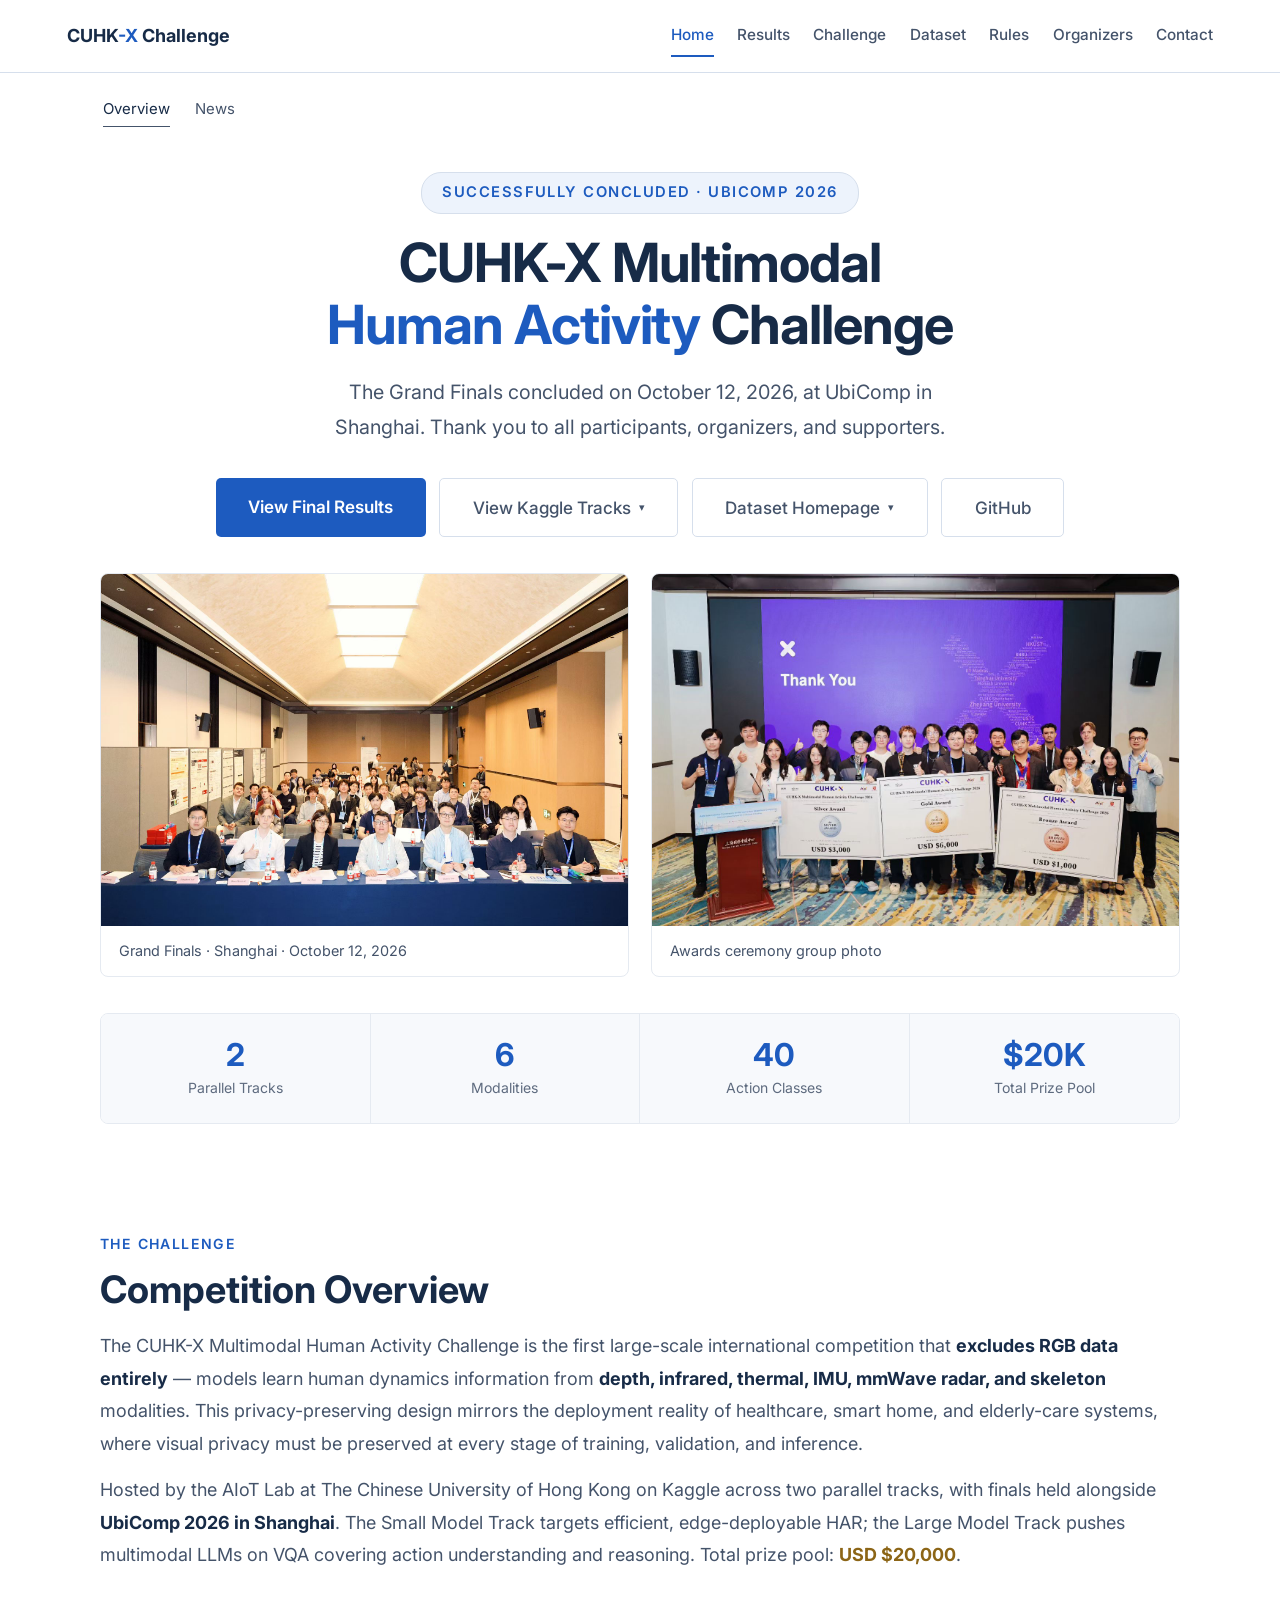
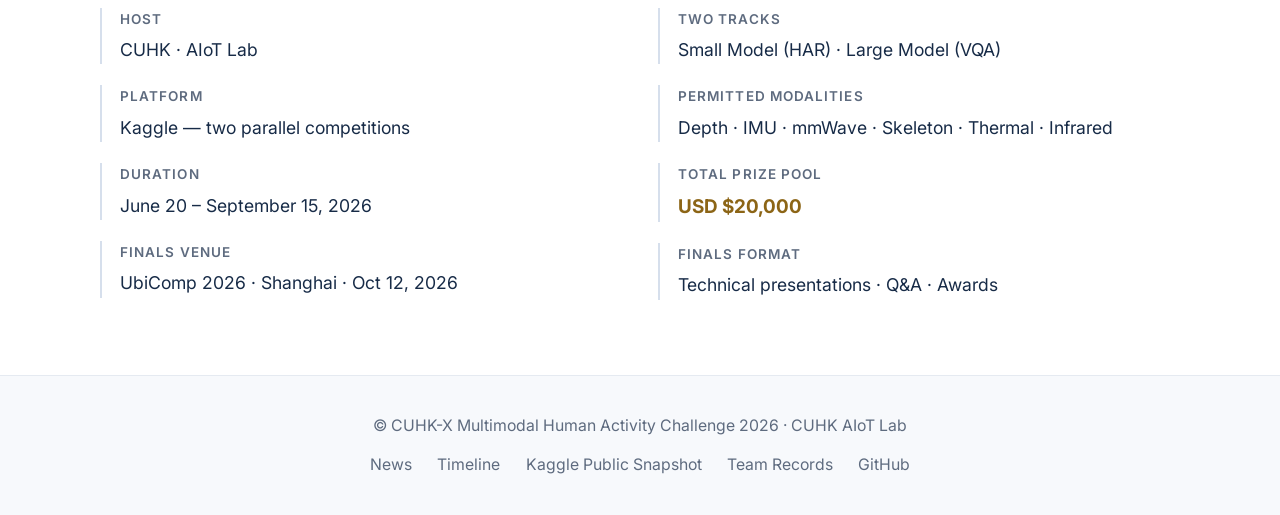
==== commit ad94e645: "Apply white site theme and celebrate completed Grand Finals" ====
--- a/index.html
+++ b/index.html
@@ -4,14 +4,14 @@
 <meta charset="UTF-8"/>
 <meta name="viewport" content="width=device-width, initial-scale=1.0"/>
 <title>CUHK-X Multimodal Human Activity Challenge</title>
-<meta name="description" content="CUHK-X Multimodal Human Activity Challenge at UbiComp 2026. Explore the final results, two RGB-free competition tracks, dataset, and organizers."/>
+<meta name="description" content="The CUHK-X Challenge successfully concluded at UbiComp 2026 in Shanghai. View the Grand Finals photos, winning teams, and competition results."/>
 <link rel="canonical" href="https://openaiotlab.github.io/CUHK-X-Challenge/"/>
 <meta property="og:type" content="website"/>
 <meta property="og:title" content="CUHK-X Multimodal Human Activity Challenge"/>
-<meta property="og:description" content="CUHK-X Multimodal Human Activity Challenge at UbiComp 2026. Explore the final results, two RGB-free competition tracks, dataset, and organizers."/>
+<meta property="og:description" content="The CUHK-X Challenge successfully concluded at UbiComp 2026 in Shanghai. View the Grand Finals photos, winning teams, and competition results."/>
 <meta property="og:url" content="https://openaiotlab.github.io/CUHK-X-Challenge/"/>
-<meta property="og:image" content="https://openaiotlab.github.io/CUHK-X-Challenge/assets/banner.png"/>
-<meta property="og:image:alt" content="CUHK-X Multimodal Human Activity Challenge"/>
+<meta property="og:image" content="https://openaiotlab.github.io/CUHK-X-Challenge/assets/finals/group-photo.jpg"/>
+<meta property="og:image:alt" content="CUHK-X Challenge 2026 awards ceremony group photo"/>
 <meta name="twitter:card" content="summary_large_image"/>
 <link rel="preconnect" href="https://fonts.googleapis.com"/>
 <link rel="preconnect" href="https://fonts.gstatic.com" crossorigin/>
@@ -44,9 +44,9 @@
 <main id="main-content" tabindex="-1">
 <section id="hero">
   <div class="inner">
-    <div class="hero-badge">Co-located with UbiComp 2026 · Kaggle · Two Tracks</div>
+    <div class="hero-badge">Successfully concluded · UbiComp 2026</div>
     <h1>CUHK-X Multimodal<br/><span>Human Activity</span> Challenge</h1>
-    <p class="lead">An international competition spanning lightweight efficient models and frontier multimodal LLMs on depth, infrared, thermal, IMU, mmWave radar, and skeleton modalities — built on the CUHK-X benchmark for HAR, HAU, and HARn tasks.</p>
+    <p class="lead">The Grand Finals concluded on October 12, 2026, at UbiComp in Shanghai. Thank you to all participants, organizers, and supporters.</p>
     <div class="hero-btns">
       <a href="results.html" class="btn-p">View Final Results</a>
       <div class="hero-dd">
@@ -70,6 +70,16 @@
         </div>
       </div>
       <a href="https://github.com/openaiotlab/CUHK-X" class="btn-o">GitHub</a>
+    </div>
+    <div class="finals-gallery">
+      <figure>
+        <a href="assets/finals/audience.jpg"><img src="assets/finals/audience.jpg" width="1920" height="1280" fetchpriority="high" alt="Participants and organizers in the CUHK-X Grand Finals audience"></a>
+        <figcaption>Grand Finals · Shanghai · October 12, 2026</figcaption>
+      </figure>
+      <figure>
+        <a href="assets/finals/group-photo.jpg"><img src="assets/finals/group-photo.jpg" width="1440" height="960" alt="CUHK-X Challenge participants at the awards ceremony"></a>
+        <figcaption>Awards ceremony group photo</figcaption>
+      </figure>
     </div>
     <div class="hero-stats">
       <div class="hero-stat"><div class="val">2</div><div class="lbl">Parallel Tracks</div></div>
--- a/assets/site.css
+++ b/assets/site.css
@@ -1,24 +1,25 @@
 :root {
-    --navy: #06101f;
-    --navy2: #0c1a30;
-    --navy3: #112240;
-    --navy4: #1a3050;
-    --navy5: #223d63;
-    --cyan: #38bdf8;
+    color-scheme: light;
+    --navy: #ffffff;
+    --navy2: #f7f9fc;
+    --navy3: #f1f5fa;
+    --navy4: #e9eef5;
+    --navy5: #dce5f0;
+    --cyan: #1d5bbf;
     --accent-primary: var(--cyan);  /* alias for Rule links (LICENSE / IP clauses) — matches site accent */
-    --cyan-dim: rgba(56,189,248,0.13);
-    --teal: #2dd4bf;
-    --teal-dim: rgba(45,212,191,0.11);
-    --amber: #fbbf24;
-    --red: #f87171;
-    --text-primary: #e2eaf5;
-    --text-secondary: #8faac8;
-    --text-muted: #4d6b8a;
-    --border: rgba(56,189,248,0.1);
-    --border2: rgba(56,189,248,0.22);
-    --section-alt: #08121f;
-    --card-bg: #0d1e33;
-    --card-border: rgba(56,189,248,0.13);
+    --cyan-dim: #edf3fc;
+    --teal: #0f766e;
+    --teal-dim: #eef8f5;
+    --amber: #8c6516;
+    --red: #b93838;
+    --text-primary: #172b47;
+    --text-secondary: #44536a;
+    --text-muted: #5e6b7f;
+    --border: #e5eaf1;
+    --border2: #d6dfec;
+    --section-alt: #ffffff;
+    --card-bg: #ffffff;
+    --card-border: #e0e6ef;
   }
   *, *::before, *::after { box-sizing: border-box; margin: 0; padding: 0; }
   html { scroll-behavior: smooth; font-size: 18px; }
@@ -34,7 +35,7 @@
     flex-direction: column;
   }
   a { color: var(--cyan); text-decoration: none; }
-  a:hover { opacity: 0.8; }
+  a:hover { color: #174c9f; }
   [hidden] { display: none !important; }
   main { flex: 1; }
   a:focus-visible, button:focus-visible {
@@ -55,7 +56,7 @@
     position: sticky;
     top: 0;
     z-index: 100;
-    background: rgba(6, 16, 31, 0.97);
+    background: rgba(255, 255, 255, 0.97);
     border-bottom: 1px solid var(--border2);
     backdrop-filter: blur(12px);
   }
@@ -161,6 +162,9 @@
   .results-track h2 { margin-bottom: 0.85rem; font-size: 1.25rem; }
   .results-podium { display: grid; grid-template-columns: repeat(3, minmax(0, 1fr)); gap: 1rem; }
   .results-podium figure { border: 1px solid var(--border2); border-radius: 8px; background: var(--card-bg); }
+  .results-podium figure, .track-card, .award-card, .contact-card, .org-card {
+    box-shadow: 0 3px 16px rgba(23, 43, 71, 0.04);
+  }
   .results-podium a { display: block; }
   .results-podium img { display: block; width: 100%; height: auto; border-radius: 7px 7px 0 0; }
   .results-podium figcaption { padding: 0.8rem 1rem 1rem; line-height: 1.45; }
@@ -182,23 +186,23 @@
   }
   .result-place { font-size: 0.8rem; font-weight: 600; }
   .result-place.gold { color: var(--amber); }
-  .result-place.silver { color: #c7d3e1; }
-  .result-place.bronze { color: #edb289; }
+  .result-place.silver { color: #5f6b7d; }
+  .result-place.bronze { color: #8c5333; }
   @media (max-width: 650px) {
     .results-podium { grid-template-columns: 1fr; }
   }
 
   /* HERO */
-  #hero { padding-top: 3.5rem; padding-bottom: 3rem; text-align: center; }
-  .hero-badge { display: inline-block; font-size: 0.82rem; font-weight: 600; letter-spacing: 0.1em; text-transform: uppercase; background: var(--cyan-dim); border: 1px solid var(--border2); padding: 0.4rem 1.1rem; border-radius: 20px; color: var(--cyan); margin-bottom: 1.5rem; }
-  #hero h1 { font-size: clamp(2.2rem, 4.5vw, 3.4rem); font-weight: 700; line-height: 1.15; color: var(--text-primary); margin-bottom: 1rem; letter-spacing: -0.02em; }
+  #hero { padding-top: 2.5rem; padding-bottom: 3rem; text-align: center; }
+  .hero-badge { display: inline-block; font-size: 0.82rem; font-weight: 600; letter-spacing: 0.1em; text-transform: uppercase; background: var(--cyan-dim); border: 1px solid var(--border2); padding: 0.4rem 1.1rem; border-radius: 20px; color: var(--cyan); margin-bottom: 1rem; }
+  #hero h1 { font-size: clamp(2.2rem, 4.5vw, 3rem); font-weight: 700; line-height: 1.15; color: var(--text-primary); margin-bottom: 1rem; letter-spacing: -0.02em; }
   #hero h1 span { color: var(--cyan); }
-  #hero .lead { font-size: 1.1rem; color: var(--text-secondary); max-width: 660px; margin: 0 auto 2.5rem; line-height: 1.8; }
+  #hero .lead { font-size: 1.1rem; color: var(--text-secondary); max-width: 660px; margin: 0 auto 1.8rem; line-height: 1.8; }
   .hero-btns { display: flex; gap: 0.75rem; justify-content: center; flex-wrap: wrap; }
-  .btn-p { background: var(--cyan); color: #06101f; font-weight: 600; font-size: 0.95rem; padding: 0.75rem 1.8rem; border-radius: 5px; transition: opacity 0.15s; }
-  .btn-p:hover { opacity: 0.85; }
-  .btn-o { border: 1px solid var(--border2); color: var(--text-secondary); font-size: 0.95rem; padding: 0.75rem 1.8rem; border-radius: 5px; transition: all 0.15s; font-weight: 500; }
-  .btn-o:hover { border-color: var(--cyan); color: var(--cyan); }
+  .btn-p { background: var(--cyan); color: #ffffff; font-weight: 600; font-size: 0.95rem; padding: 0.75rem 1.8rem; border-radius: 5px; transition: background-color 0.15s; }
+  .btn-p:hover { background: #174c9f; color: #ffffff; }
+  .btn-o { background: var(--card-bg); border: 1px solid var(--border2); color: var(--text-secondary); font-size: 0.95rem; padding: 0.75rem 1.8rem; border-radius: 5px; transition: all 0.15s; font-weight: 500; }
+  .btn-o:hover { background: var(--cyan-dim); border-color: var(--cyan); color: var(--cyan); }
   /* Hero dropdowns (Kaggle tracks / dataset mirrors) */
   .hero-dd { position: relative; display: inline-flex; }
   .hero-dd-toggle { cursor: pointer; font-family: inherit; display: inline-flex; align-items: center; gap: 0.45rem; }
@@ -206,7 +210,7 @@
   .btn-o.hero-dd-toggle { background: transparent; }
   .hero-dd-toggle .caret { font-size: 0.65em; line-height: 1; transition: transform 0.18s; }
   .hero-dd.open .hero-dd-toggle .caret { transform: rotate(180deg); }
-  .hero-dd-menu { position: absolute; top: calc(100% + 0.55rem); left: 50%; transform: translateX(-50%) translateY(-6px); min-width: 250px; max-width: calc(100vw - 2rem); background: var(--card-bg); border: 1px solid var(--border2); border-radius: 10px; padding: 0.4rem; box-shadow: 0 18px 44px rgba(0,0,0,0.5); display: flex; flex-direction: column; gap: 0.15rem; z-index: 60; max-height: min(72vh, 440px); overflow-y: auto; opacity: 0; visibility: hidden; pointer-events: none; transition: opacity 0.15s, transform 0.15s; text-align: left; }
+  .hero-dd-menu { position: absolute; top: calc(100% + 0.55rem); left: 50%; transform: translateX(-50%) translateY(-6px); min-width: 250px; max-width: calc(100vw - 2rem); background: var(--card-bg); border: 1px solid var(--border2); border-radius: 10px; padding: 0.4rem; box-shadow: 0 16px 40px rgba(23,43,71,0.12); display: flex; flex-direction: column; gap: 0.15rem; z-index: 60; max-height: min(72vh, 440px); overflow-y: auto; opacity: 0; visibility: hidden; pointer-events: none; transition: opacity 0.15s, transform 0.15s; text-align: left; }
   .hero-dd.open .hero-dd-menu { opacity: 1; visibility: visible; pointer-events: auto; transform: translateX(-50%) translateY(0); }
   .hero-dd-menu a { display: flex; flex-direction: column; gap: 0.12rem; padding: 0.6rem 0.85rem; border-radius: 6px; color: var(--text-primary); font-weight: 600; font-size: 0.92rem; transition: background 0.12s, color 0.12s; }
   .hero-dd-menu a:hover { background: var(--cyan-dim); color: var(--cyan); }
@@ -214,8 +218,28 @@
   .hero-dd-menu a:hover .dd-sub { color: var(--cyan); }
   .hero-dd-menu .dd-section { font-size: 0.66rem; font-weight: 700; text-transform: uppercase; letter-spacing: 0.09em; color: var(--text-muted); padding: 0.55rem 0.85rem 0.3rem; }
   .hero-dd-menu .dd-section ~ .dd-section { border-top: 1px solid var(--border); margin-top: 0.25rem; }
-  .hero-stats { display: grid; grid-template-columns: repeat(4,1fr); gap: 0; margin-top: 4rem; border: 1px solid var(--border); border-radius: 8px; overflow: hidden; }
-  .hero-stat { background: var(--card-bg); padding: 1.4rem 0.5rem; text-align: center; border-right: 1px solid var(--border); }
+  .finals-gallery {
+    display: grid;
+    grid-template-columns: repeat(2, minmax(0, 1fr));
+    gap: 1.2rem;
+    margin-top: 2rem;
+    text-align: left;
+  }
+  .finals-gallery figure {
+    overflow: hidden;
+    background: var(--card-bg);
+    border: 1px solid var(--border);
+    border-radius: 8px;
+  }
+  .finals-gallery a, .finals-gallery img { display: block; }
+  .finals-gallery img { width: 100%; height: auto; }
+  .finals-gallery figcaption {
+    padding: 0.7rem 1rem;
+    color: var(--text-secondary);
+    font-size: 0.8rem;
+  }
+  .hero-stats { display: grid; grid-template-columns: repeat(4,1fr); gap: 0; margin-top: 2rem; border: 1px solid var(--border); border-radius: 8px; overflow: hidden; }
+  .hero-stat { background: var(--navy2); padding: 1.4rem 0.5rem; text-align: center; border-right: 1px solid var(--border); }
   .hero-stat:last-child { border-right: none; }
   .hero-stat .val { font-size: 1.75rem; font-weight: 700; color: var(--cyan); line-height: 1; }
   .hero-stat .lbl { font-size: 0.78rem; color: var(--text-muted); margin-top: 0.4rem; line-height: 1.4; }
@@ -234,12 +258,12 @@
   #overview { background: var(--navy); }
   #dataset { background: var(--navy); }
   .ov-cols { display: grid; grid-template-columns: 1fr 1fr; gap: 2rem; margin-top: 2rem; }
-  .no-rgb-callout { background: linear-gradient(135deg, rgba(248,113,113,0.09), rgba(56,189,248,0.05)); border: 1px solid rgba(248,113,113,0.28); border-radius: 8px; padding: 1.3rem 1.6rem; margin-top: 1.8rem; margin-bottom: 0.5rem; }
+  .no-rgb-callout { background: linear-gradient(135deg, rgba(185,56,56,0.09), rgba(29,91,191,0.05)); border: 1px solid rgba(185,56,56,0.28); border-radius: 8px; padding: 1.3rem 1.6rem; margin-top: 1.8rem; margin-bottom: 0.5rem; }
   .callout-head { display: flex; align-items: center; gap: 0.65rem; margin-bottom: 0.6rem; }
   .callout-icon { font-size: 1.4rem; color: var(--red); font-weight: 700; line-height: 1; }
   .callout-title { font-size: 1rem; font-weight: 700; color: var(--text-primary); letter-spacing: 0.01em; }
   .no-rgb-callout p { font-size: 0.95rem; color: var(--text-secondary); line-height: 1.75; }
-  .tag-excluded { background: rgba(248,113,113,0.08); border: 1px solid rgba(248,113,113,0.25); color: var(--red); text-decoration: line-through; opacity: 0.85; }
+  .tag-excluded { background: rgba(185,56,56,0.08); border: 1px solid rgba(185,56,56,0.25); color: var(--red); text-decoration: line-through; }
   .info-block { border-left: 2px solid var(--border2); padding-left: 1rem; margin-bottom: 1.2rem; }
   .info-block dt { font-size: 0.75rem; font-weight: 600; text-transform: uppercase; letter-spacing: 0.08em; color: var(--text-muted); margin-bottom: 0.25rem; }
   .info-block dd { font-size: 0.98rem; color: var(--text-primary); line-height: 1.6; }
@@ -260,7 +284,7 @@
   .tag-row { display: flex; flex-wrap: wrap; gap: 0.5rem; margin-top: 1rem; }
   .tag { background: var(--navy3); border: 1px solid var(--border); padding: 0.32rem 0.8rem; border-radius: 4px; font-size: 0.85rem; color: var(--text-secondary); font-weight: 500; }
   .tag.b { background: var(--cyan-dim); border-color: var(--border2); color: var(--cyan); }
-  .tag.t { background: var(--teal-dim); border-color: rgba(45,212,191,0.25); color: var(--teal); }
+  .tag.t { background: var(--teal-dim); border-color: rgba(15,118,110,0.25); color: var(--teal); }
   .tag-label { font-size: 0.75rem; font-weight: 600; text-transform: uppercase; letter-spacing: 0.09em; color: var(--text-muted); margin-top: 1.3rem; margin-bottom: 0.5rem; }
 
   /* TRACKS */
@@ -271,7 +295,7 @@
   .track-head-top { display: flex; align-items: center; gap: 0.6rem; margin-bottom: 0.2rem; }
   .track-head h3 { font-size: 1.1rem; font-weight: 600; color: var(--text-primary); }
   .track-badge { font-size: 0.68rem; font-weight: 700; letter-spacing: 0.07em; text-transform: uppercase; padding: 0.22rem 0.65rem; border-radius: 3px; }
-  .track-badge.sm { background: var(--teal-dim); color: var(--teal); border: 1px solid rgba(45,212,191,0.25); }
+  .track-badge.sm { background: var(--teal-dim); color: var(--teal); border: 1px solid rgba(15,118,110,0.25); }
   .track-badge.lm { background: var(--cyan-dim); color: var(--cyan); border: 1px solid var(--border2); }
   .track-head p { font-size: 0.82rem; color: var(--text-muted); }
   .track-body { padding: 1.4rem; }
@@ -298,14 +322,14 @@
   .vqa-table td:first-child { color: var(--cyan); font-weight: 600; font-size: 0.85rem; }
 
   /* STAGES */
-  .stages-intro { margin-top: 1.5rem; padding: 1rem 1.3rem; background: linear-gradient(135deg, rgba(56,189,248,0.10), rgba(45,212,191,0.04)); border-left: 3px solid var(--cyan); border-radius: 0 6px 6px 0; font-size: 0.95rem; color: var(--text-secondary); line-height: 1.7; }
+  .stages-intro { margin-top: 1.5rem; padding: 1rem 1.3rem; background: linear-gradient(135deg, rgba(29,91,191,0.10), rgba(15,118,110,0.04)); border-left: 3px solid var(--cyan); border-radius: 0 6px 6px 0; font-size: 0.95rem; color: var(--text-secondary); line-height: 1.7; }
   .stages-intro strong { color: var(--text-primary); }
   .report-award-note { text-align: justify; text-justify: inter-word; }
   .stages { display: grid; grid-template-columns: repeat(3, 1fr); gap: 1.2rem; margin-top: 1.2rem; }
-  .stage.stage-selection { border-color: rgba(251,191,36,0.25); background: linear-gradient(135deg, var(--card-bg), rgba(251,191,36,0.04)); }
+  .stage.stage-selection { border-color: rgba(170,122,36,0.25); background: linear-gradient(135deg, var(--card-bg), rgba(170,122,36,0.04)); }
   .stage { background: var(--card-bg); border: 1px solid var(--border); border-radius: 8px; padding: 1.4rem 1.5rem; position: relative; }
-  .stage.stage-finals { border-color: var(--border2); background: linear-gradient(135deg, var(--card-bg), rgba(56,189,248,0.04)); }
-  .stage-n { font-size: 1.9rem; font-weight: 700; color: rgba(56,189,248,0.12); line-height: 1; margin-bottom: 0.5rem; }
+  .stage.stage-finals { border-color: var(--border2); background: linear-gradient(135deg, var(--card-bg), rgba(29,91,191,0.04)); }
+  .stage-n { font-size: 1.9rem; font-weight: 700; color: #71839c; line-height: 1; margin-bottom: 0.5rem; }
   .stage h4 { font-size: 1.02rem; font-weight: 600; color: var(--cyan); margin-bottom: 0.35rem; }
   .stage-period { font-size: 0.82rem; color: var(--text-muted); margin-bottom: 0.7rem; font-family: 'SF Mono', Menlo, monospace; }
   .stage p { font-size: 0.87rem; color: var(--text-secondary); line-height: 1.7; }
@@ -348,7 +372,7 @@
   .verif-cards { display: grid; grid-template-columns: 1fr 1fr; gap: 1.5rem; margin-top: 2rem; }
   .verif-card { background: var(--card-bg); border: 1px solid var(--card-border); border-radius: 8px; padding: 1.5rem; }
   .verif-badge { display: inline-block; font-size: 0.7rem; font-weight: 700; letter-spacing: 0.08em; text-transform: uppercase; padding: 0.25rem 0.7rem; border-radius: 3px; margin-bottom: 0.8rem; }
-  .verif-badge.a { background: var(--teal-dim); color: var(--teal); border: 1px solid rgba(45,212,191,0.25); }
+  .verif-badge.a { background: var(--teal-dim); color: var(--teal); border: 1px solid rgba(15,118,110,0.25); }
   .verif-badge.b { background: var(--cyan-dim); color: var(--cyan); border: 1px solid var(--border2); }
   .verif-card h3 { font-size: 1.05rem; color: var(--text-primary); margin-bottom: 0.5rem; }
   .verif-card p { font-size: 0.88rem; color: var(--text-secondary); line-height: 1.65; margin-bottom: 0.8rem; }
@@ -373,7 +397,7 @@
   .tier-table tr.tier-1 td { color: var(--amber); }
   .tier-table tr.tier-1 td strong { color: var(--amber); }
 
-  .travel-grants { margin-top: 2rem; background: linear-gradient(135deg, rgba(251,191,36,0.08), rgba(56,189,248,0.04)); border: 1px solid rgba(251,191,36,0.22); border-radius: 10px; padding: 1.5rem 1.7rem; }
+  .travel-grants { margin-top: 2rem; background: linear-gradient(135deg, rgba(170,122,36,0.08), rgba(29,91,191,0.04)); border: 1px solid rgba(170,122,36,0.22); border-radius: 10px; padding: 1.5rem 1.7rem; }
   .travel-grants h3 { font-size: 1.05rem; font-weight: 700; color: var(--text-primary); margin-bottom: 0.3rem; }
   .travel-sub { font-size: 0.83rem; color: var(--text-muted); margin-bottom: 1rem; }
   .travel-list { display: grid; grid-template-columns: repeat(3,1fr); gap: 1rem; margin-bottom: 1rem; }
@@ -407,9 +431,9 @@
   .lb-empty { padding: 2.5rem 1rem; text-align: center; color: var(--text-muted); font-size: 0.9rem; line-height: 1.7; }
   .lb-empty strong { display: block; color: var(--text-secondary); font-size: 1rem; margin-bottom: 0.4rem; }
   .rc { display: inline-flex; align-items: center; justify-content: center; width: 26px; height: 26px; border-radius: 50%; font-size: 0.78rem; font-weight: 700; }
-  .rc.g { background: rgba(251,191,36,0.18); color: var(--amber); }
-  .rc.s { background: rgba(226,234,245,0.12); color: var(--text-primary); }
-  .rc.b { background: rgba(180,120,80,0.18); color: #d4a87a; }
+  .rc.g { background: rgba(170,122,36,0.1); color: var(--amber); }
+  .rc.s { background: #edf1f6; color: var(--text-primary); }
+  .rc.b { background: rgba(180,120,80,0.18); color: #8c5333; }
   .rc.n { background: var(--navy4); color: var(--text-muted); }
 
   /* AWARDS */
@@ -437,7 +461,7 @@
 
   /* REGISTRATION */
   #registration { background: var(--section-alt); }
-  .prereg-card { background: linear-gradient(135deg, rgba(56,189,248,0.10), rgba(45,212,191,0.05)); border: 1px solid var(--border2); border-radius: 10px; padding: 1.8rem 2rem; margin-top: 2rem; display: grid; grid-template-columns: 1.5fr 1fr; gap: 2rem; align-items: center; }
+  .prereg-card { background: linear-gradient(135deg, rgba(29,91,191,0.10), rgba(15,118,110,0.05)); border: 1px solid var(--border2); border-radius: 10px; padding: 1.8rem 2rem; margin-top: 2rem; display: grid; grid-template-columns: 1.5fr 1fr; gap: 2rem; align-items: center; }
   .prereg-left h3 { font-size: 1.2rem; font-weight: 700; color: var(--text-primary); margin-bottom: 0.55rem; }
   .prereg-left h3 .badge-soon { display: inline-block; font-size: 0.62rem; font-weight: 700; letter-spacing: 0.08em; text-transform: uppercase; background: var(--amber); color: var(--navy); padding: 0.18rem 0.5rem; border-radius: 3px; vertical-align: middle; margin-left: 0.5rem; }
   .prereg-left p { font-size: 0.93rem; color: var(--text-secondary); line-height: 1.7; margin-bottom: 1.2rem; }
@@ -450,14 +474,14 @@
   .reg-track-card { background: var(--card-bg); border: 1px solid var(--card-border); border-radius: 8px; padding: 1.5rem; display: flex; flex-direction: column; align-items: flex-start; transition: border-color 0.15s; }
   .reg-track-card:hover { border-color: var(--border2); }
   .reg-tag { font-size: 0.63rem; font-weight: 700; letter-spacing: 0.07em; text-transform: uppercase; padding: 0.2rem 0.6rem; border-radius: 3px; margin-bottom: 0.9rem; }
-  .reg-tag.sm { background: var(--teal-dim); color: var(--teal); border: 1px solid rgba(45,212,191,0.25); }
+  .reg-tag.sm { background: var(--teal-dim); color: var(--teal); border: 1px solid rgba(15,118,110,0.25); }
   .reg-tag.lm { background: var(--cyan-dim); color: var(--cyan); border: 1px solid var(--border2); }
   .reg-track-card h3 { font-size: 1.15rem; font-weight: 600; color: var(--text-primary); margin-bottom: 0.45rem; }
   .reg-track-card p { font-size: 0.93rem; color: var(--text-secondary); line-height: 1.75; margin-bottom: 1.3rem; flex-grow: 1; }
   .reg-btn { align-self: stretch; text-align: center; }
   .reg-steps { display: grid; grid-template-columns: repeat(4,1fr); gap: 0.9rem; margin-top: 1rem; }
   .reg-step { background: var(--card-bg); border: 1px solid var(--border); border-radius: 7px; padding: 1.1rem; }
-  .reg-step-n { font-size: 1.6rem; font-weight: 700; color: rgba(56,189,248,0.1); line-height: 1; margin-bottom: 0.45rem; }
+  .reg-step-n { font-size: 1.6rem; font-weight: 700; color: #71839c; line-height: 1; margin-bottom: 0.45rem; }
   .reg-step h4 { font-size: 0.95rem; font-weight: 600; color: var(--cyan); margin-bottom: 0.4rem; }
   .reg-step p { font-size: 0.85rem; color: var(--text-secondary); line-height: 1.65; }
   .reg-info { display: grid; grid-template-columns: 1fr 1fr; gap: 1.2rem; margin-top: 2rem; }
@@ -472,7 +496,7 @@
   .sponsor-row { display: flex; gap: 1.2rem; flex-wrap: wrap; margin-top: 2rem; align-items: center; }
   .sponsor-card { background: var(--card-bg); border: 1px solid var(--card-border); border-radius: 8px; padding: 1.2rem 2rem; display: flex; align-items: center; gap: 0.9rem; }
   .sponsor-name { font-size: 1.45rem; font-weight: 700; color: var(--text-primary); letter-spacing: -0.01em; }
-  .sponsor-tier { font-size: 0.72rem; font-weight: 700; text-transform: uppercase; letter-spacing: 0.1em; color: var(--amber); border: 1px solid rgba(251,191,36,0.25); background: rgba(251,191,36,0.08); padding: 0.25rem 0.65rem; border-radius: 3px; }
+  .sponsor-tier { font-size: 0.72rem; font-weight: 700; text-transform: uppercase; letter-spacing: 0.1em; color: var(--amber); border: 1px solid rgba(170,122,36,0.25); background: rgba(170,122,36,0.08); padding: 0.25rem 0.65rem; border-radius: 3px; }
 
   /* ORGANIZERS */
   #organizers { background: var(--navy); }
@@ -505,9 +529,9 @@
   .past-link:hover { border-color: var(--cyan); color: var(--cyan); }
 
   /* REGISTRATION MODAL */
-  .modal-backdrop { position: fixed; inset: 0; background: rgba(6,16,31,0.85); backdrop-filter: blur(6px); z-index: 1000; display: none; align-items: flex-start; justify-content: center; padding: 4rem 1rem 2rem; overflow-y: auto; }
+  .modal-backdrop { position: fixed; inset: 0; background: rgba(23,43,71,0.32); backdrop-filter: blur(6px); z-index: 1000; display: none; align-items: flex-start; justify-content: center; padding: 4rem 1rem 2rem; overflow-y: auto; }
   .modal-backdrop.open { display: flex; }
-  .modal { background: var(--card-bg); border: 1px solid var(--border2); border-radius: 12px; max-width: 640px; width: 100%; padding: 2rem 2.2rem; box-shadow: 0 20px 60px rgba(0,0,0,0.5); position: relative; }
+  .modal { background: var(--card-bg); border: 1px solid var(--border2); border-radius: 12px; max-width: 640px; width: 100%; padding: 2rem 2.2rem; box-shadow: 0 20px 60px rgba(23,43,71,0.16); position: relative; }
   .modal-close { position: absolute; top: 1rem; right: 1.2rem; background: transparent; border: none; color: var(--text-muted); font-size: 1.5rem; cursor: pointer; line-height: 1; padding: 0.3rem; }
   .modal-close:hover { color: var(--cyan); }
   .modal h3 { font-size: 1.4rem; font-weight: 700; color: var(--text-primary); margin-bottom: 0.3rem; }
@@ -516,7 +540,7 @@
   .form-row.two-col { display: grid; grid-template-columns: 1fr 1fr; gap: 1rem; }
   .form-row label { display: block; font-size: 0.78rem; font-weight: 600; color: var(--text-secondary); margin-bottom: 0.4rem; letter-spacing: 0.02em; }
   .form-row label .req { color: var(--red); margin-left: 0.2rem; }
-  .form-row input, .form-row select, .form-row textarea { width: 100%; background: var(--navy3); border: 1px solid var(--border); border-radius: 5px; padding: 0.6rem 0.8rem; color: var(--text-primary); font-family: inherit; font-size: 0.92rem; transition: border-color 0.15s; }
+  .form-row input, .form-row select, .form-row textarea { width: 100%; background: var(--card-bg); border: 1px solid #8393a8; border-radius: 5px; padding: 0.6rem 0.8rem; color: var(--text-primary); font-family: inherit; font-size: 0.92rem; transition: border-color 0.15s; }
   .form-row input:focus, .form-row select:focus, .form-row textarea:focus { outline: none; border-color: var(--cyan); }
   .form-row textarea { resize: vertical; min-height: 70px; }
   .form-row .helper { font-size: 0.75rem; color: var(--text-muted); margin-top: 0.3rem; }
@@ -548,6 +572,7 @@
     .tracks { grid-template-columns: 1fr; }
     .stages { grid-template-columns: 1fr; }
     .hero-stats { grid-template-columns: repeat(2,1fr); }
+    .finals-gallery { grid-template-columns: 1fr; }
     .ov-cols { grid-template-columns: 1fr; }
     .contact-grid { grid-template-columns: 1fr; }
     .awards-top { grid-template-columns: 1fr; }
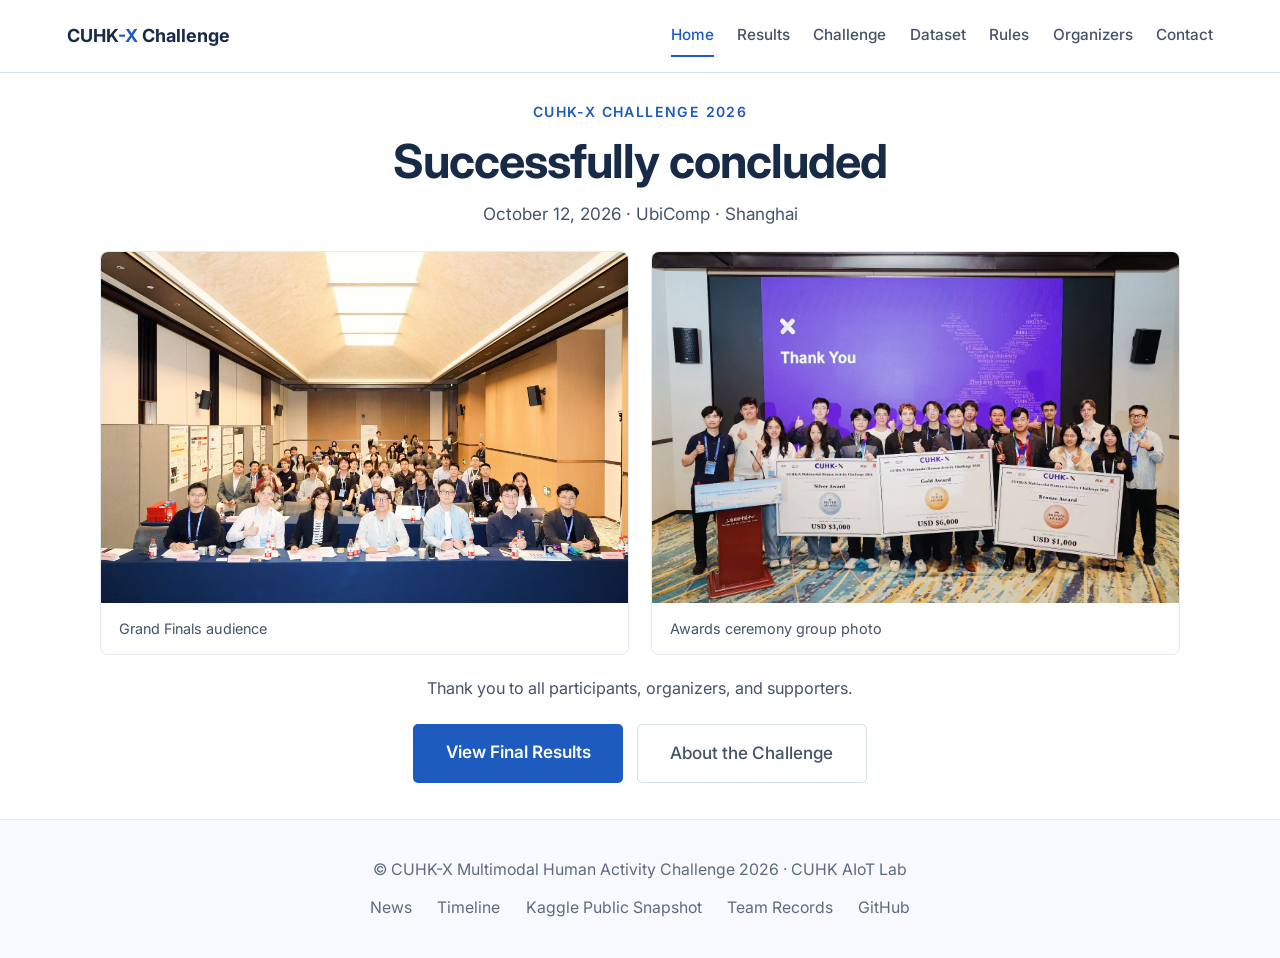
==== commit 56974127: "Simplify finals homepage and refresh organizer GitHub avatar" ====
--- a/index.html
+++ b/index.html
@@ -37,107 +37,26 @@
     </ul>
   </nav>
 </header>
-<nav class="page-nav" aria-label="Home pages">
-  <a href="index.html" aria-current="page">Overview</a>
-  <a href="news.html">News</a>
-</nav>
 <main id="main-content" tabindex="-1">
 <section id="hero">
   <div class="inner">
-    <div class="hero-badge">Successfully concluded · UbiComp 2026</div>
-    <h1>CUHK-X Multimodal<br/><span>Human Activity</span> Challenge</h1>
-    <p class="lead">The Grand Finals concluded on October 12, 2026, at UbiComp in Shanghai. Thank you to all participants, organizers, and supporters.</p>
-    <div class="hero-btns">
-      <a href="results.html" class="btn-p">View Final Results</a>
-      <div class="hero-dd">
-        <button type="button" class="btn-o hero-dd-toggle" aria-haspopup="true" aria-expanded="false">View Kaggle Tracks <span class="caret">▾</span></button>
-        <div class="hero-dd-menu" role="menu">
-          <a href="https://www.kaggle.com/competitions/cuhk-x-competition-small-model-track" role="menuitem" target="_blank" rel="noopener">Small Model Track<span class="dd-sub">Lightweight HAR</span></a>
-          <a href="https://www.kaggle.com/competitions/cuhk-x-competition-large-model-track" role="menuitem" target="_blank" rel="noopener">Large Model Track<span class="dd-sub">VQA · HAU &amp; HARn</span></a>
-        </div>
-      </div>
-      <div class="hero-dd">
-        <button type="button" class="btn-o hero-dd-toggle" aria-haspopup="true" aria-expanded="false">Dataset Homepage <span class="caret">▾</span></button>
-        <div class="hero-dd-menu" role="menu">
-          <div class="dd-section">Large Model Track</div>
-          <a href="https://huggingface.co/datasets/Kevin-Pal/CUHK-X_Large_Model_Track" role="menuitem" target="_blank" rel="noopener">Hugging Face 🤗</a>
-          <a href="https://drive.google.com/drive/folders/1USLiJKosAyA7oSuxU27d-s_lxJyKKjya?usp=sharing" role="menuitem" target="_blank" rel="noopener">Google Drive</a>
-          <a href="https://pan.baidu.com/s/1uvaN88D8oHKkaa5O_b4x5g?pwd=5855" role="menuitem" target="_blank" rel="noopener">Baidu Netdisk</a>
-          <div class="dd-section">Small Model Track</div>
-          <a href="https://huggingface.co/datasets/Kevin-Pal/CUHK-X_Small_Model_Track" role="menuitem" target="_blank" rel="noopener">Hugging Face 🤗</a>
-          <a href="https://drive.google.com/drive/folders/1wZOPpTFLqDKjBLJGjMdOZyuJygLHbwCZ?usp=sharing" role="menuitem" target="_blank" rel="noopener">Google Drive</a>
-          <a href="https://pan.baidu.com/s/10uVVQiWr5gXiiReXQxUkdQ?pwd=huxi" role="menuitem" target="_blank" rel="noopener">Baidu Netdisk</a>
-        </div>
-      </div>
-      <a href="https://github.com/openaiotlab/CUHK-X" class="btn-o">GitHub</a>
-    </div>
+    <span class="section-tag">CUHK-X Challenge 2026</span>
+    <h1>Successfully concluded</h1>
+    <p class="lead">October 12, 2026 · UbiComp · Shanghai</p>
     <div class="finals-gallery">
       <figure>
         <a href="assets/finals/audience.jpg"><img src="assets/finals/audience.jpg" width="1920" height="1280" fetchpriority="high" alt="Participants and organizers in the CUHK-X Grand Finals audience"></a>
-        <figcaption>Grand Finals · Shanghai · October 12, 2026</figcaption>
+        <figcaption>Grand Finals audience</figcaption>
       </figure>
       <figure>
         <a href="assets/finals/group-photo.jpg"><img src="assets/finals/group-photo.jpg" width="1440" height="960" alt="CUHK-X Challenge participants at the awards ceremony"></a>
         <figcaption>Awards ceremony group photo</figcaption>
       </figure>
     </div>
-    <div class="hero-stats">
-      <div class="hero-stat"><div class="val">2</div><div class="lbl">Parallel Tracks</div></div>
-      <div class="hero-stat"><div class="val">6</div><div class="lbl">Modalities</div></div>
-      <div class="hero-stat"><div class="val">40</div><div class="lbl">Action Classes</div></div>
-      <div class="hero-stat"><div class="val">$20K</div><div class="lbl">Total Prize Pool</div></div>
-    </div>
-  </div>
-</section>
-
-<section id="overview">
-  <div class="inner">
-    <span class="section-tag">The Challenge</span>
-    <h2 class="section-title">Competition Overview</h2>
-    <p class="section-desc">
-      The CUHK-X Multimodal Human Activity Challenge is the first large-scale international competition that <strong style="color:var(--text-primary)">excludes RGB data entirely</strong> — models learn human dynamics information from <strong style="color:var(--text-primary)">depth, infrared, thermal, IMU, mmWave radar, and skeleton</strong> modalities. This privacy-preserving design mirrors the deployment reality of healthcare, smart home, and elderly-care systems, where visual privacy must be preserved at every stage of training, validation, and inference.
-    </p>
-    <p class="section-desc" style="margin-top:0.8rem;">
-      Hosted by the AIoT Lab at The Chinese University of Hong Kong on Kaggle across two parallel tracks, with finals held alongside <strong style="color:var(--text-primary)">UbiComp 2026 in Shanghai</strong>. The Small Model Track targets efficient, edge-deployable HAR; the Large Model Track pushes multimodal LLMs on VQA covering action understanding and reasoning. Total prize pool: <strong style="color:var(--amber)">USD $20,000</strong>.
-    </p>
-
-    <div class="ov-cols">
-      <div>
-        <div class="info-block">
-          <dt>Host</dt>
-          <dd>CUHK · AIoT Lab</dd>
-        </div>
-        <div class="info-block">
-          <dt>Platform</dt>
-          <dd>Kaggle — two parallel competitions</dd>
-        </div>
-        <div class="info-block">
-          <dt>Duration</dt>
-          <dd>June 20 – September 15, 2026</dd>
-        </div>
-        <div class="info-block">
-          <dt>Finals Venue</dt>
-          <dd>UbiComp 2026 · Shanghai · Oct 12, 2026</dd>
-        </div>
-      </div>
-      <div>
-        <div class="info-block">
-          <dt>Two Tracks</dt>
-          <dd>Small Model (HAR) · Large Model (VQA)</dd>
-        </div>
-        <div class="info-block">
-          <dt>Permitted Modalities</dt>
-          <dd>Depth · IMU · mmWave · Skeleton · Thermal · Infrared</dd>
-        </div>
-        <div class="info-block">
-          <dt>Total Prize Pool</dt>
-          <dd style="color:var(--amber);font-weight:700;font-size:1.05rem;">USD $20,000</dd>
-        </div>
-        <div class="info-block">
-          <dt>Finals Format</dt>
-          <dd>Technical presentations · Q&amp;A · Awards</dd>
-        </div>
-      </div>
+    <p class="home-thanks">Thank you to all participants, organizers, and supporters.</p>
+    <div class="hero-btns">
+      <a href="results.html" class="btn-p">View Final Results</a>
+      <a href="competition.html" class="btn-o">About the Challenge</a>
     </div>
   </div>
 </section>
--- a/assets/site.css
+++ b/assets/site.css
@@ -193,12 +193,12 @@
   }
 
   /* HERO */
-  #hero { padding-top: 2.5rem; padding-bottom: 3rem; text-align: center; }
-  .hero-badge { display: inline-block; font-size: 0.82rem; font-weight: 600; letter-spacing: 0.1em; text-transform: uppercase; background: var(--cyan-dim); border: 1px solid var(--border2); padding: 0.4rem 1.1rem; border-radius: 20px; color: var(--cyan); margin-bottom: 1rem; }
-  #hero h1 { font-size: clamp(2.2rem, 4.5vw, 3rem); font-weight: 700; line-height: 1.15; color: var(--text-primary); margin-bottom: 1rem; letter-spacing: -0.02em; }
-  #hero h1 span { color: var(--cyan); }
-  #hero .lead { font-size: 1.1rem; color: var(--text-secondary); max-width: 660px; margin: 0 auto 1.8rem; line-height: 1.8; }
+  #hero { padding-top: 1.5rem; padding-bottom: 2rem; text-align: center; }
+  #hero h1 { font-size: clamp(1.8rem, 4.5vw, 2.6rem); font-weight: 700; line-height: 1.15; color: var(--text-primary); margin-bottom: 0.6rem; letter-spacing: -0.02em; }
+  #hero .lead { font-size: 0.95rem; color: var(--text-secondary); margin: 0 auto; line-height: 1.6; }
+  .home-thanks { margin: 1.2rem auto; color: var(--text-secondary); font-size: 0.9rem; line-height: 1.6; }
   .hero-btns { display: flex; gap: 0.75rem; justify-content: center; flex-wrap: wrap; }
+  #overview .hero-btns { justify-content: flex-start; margin-top: 1.5rem; }
   .btn-p { background: var(--cyan); color: #ffffff; font-weight: 600; font-size: 0.95rem; padding: 0.75rem 1.8rem; border-radius: 5px; transition: background-color 0.15s; }
   .btn-p:hover { background: #174c9f; color: #ffffff; }
   .btn-o { background: var(--card-bg); border: 1px solid var(--border2); color: var(--text-secondary); font-size: 0.95rem; padding: 0.75rem 1.8rem; border-radius: 5px; transition: all 0.15s; font-weight: 500; }
@@ -222,7 +222,7 @@
     display: grid;
     grid-template-columns: repeat(2, minmax(0, 1fr));
     gap: 1.2rem;
-    margin-top: 2rem;
+    margin-top: 1.3rem;
     text-align: left;
   }
   .finals-gallery figure {
